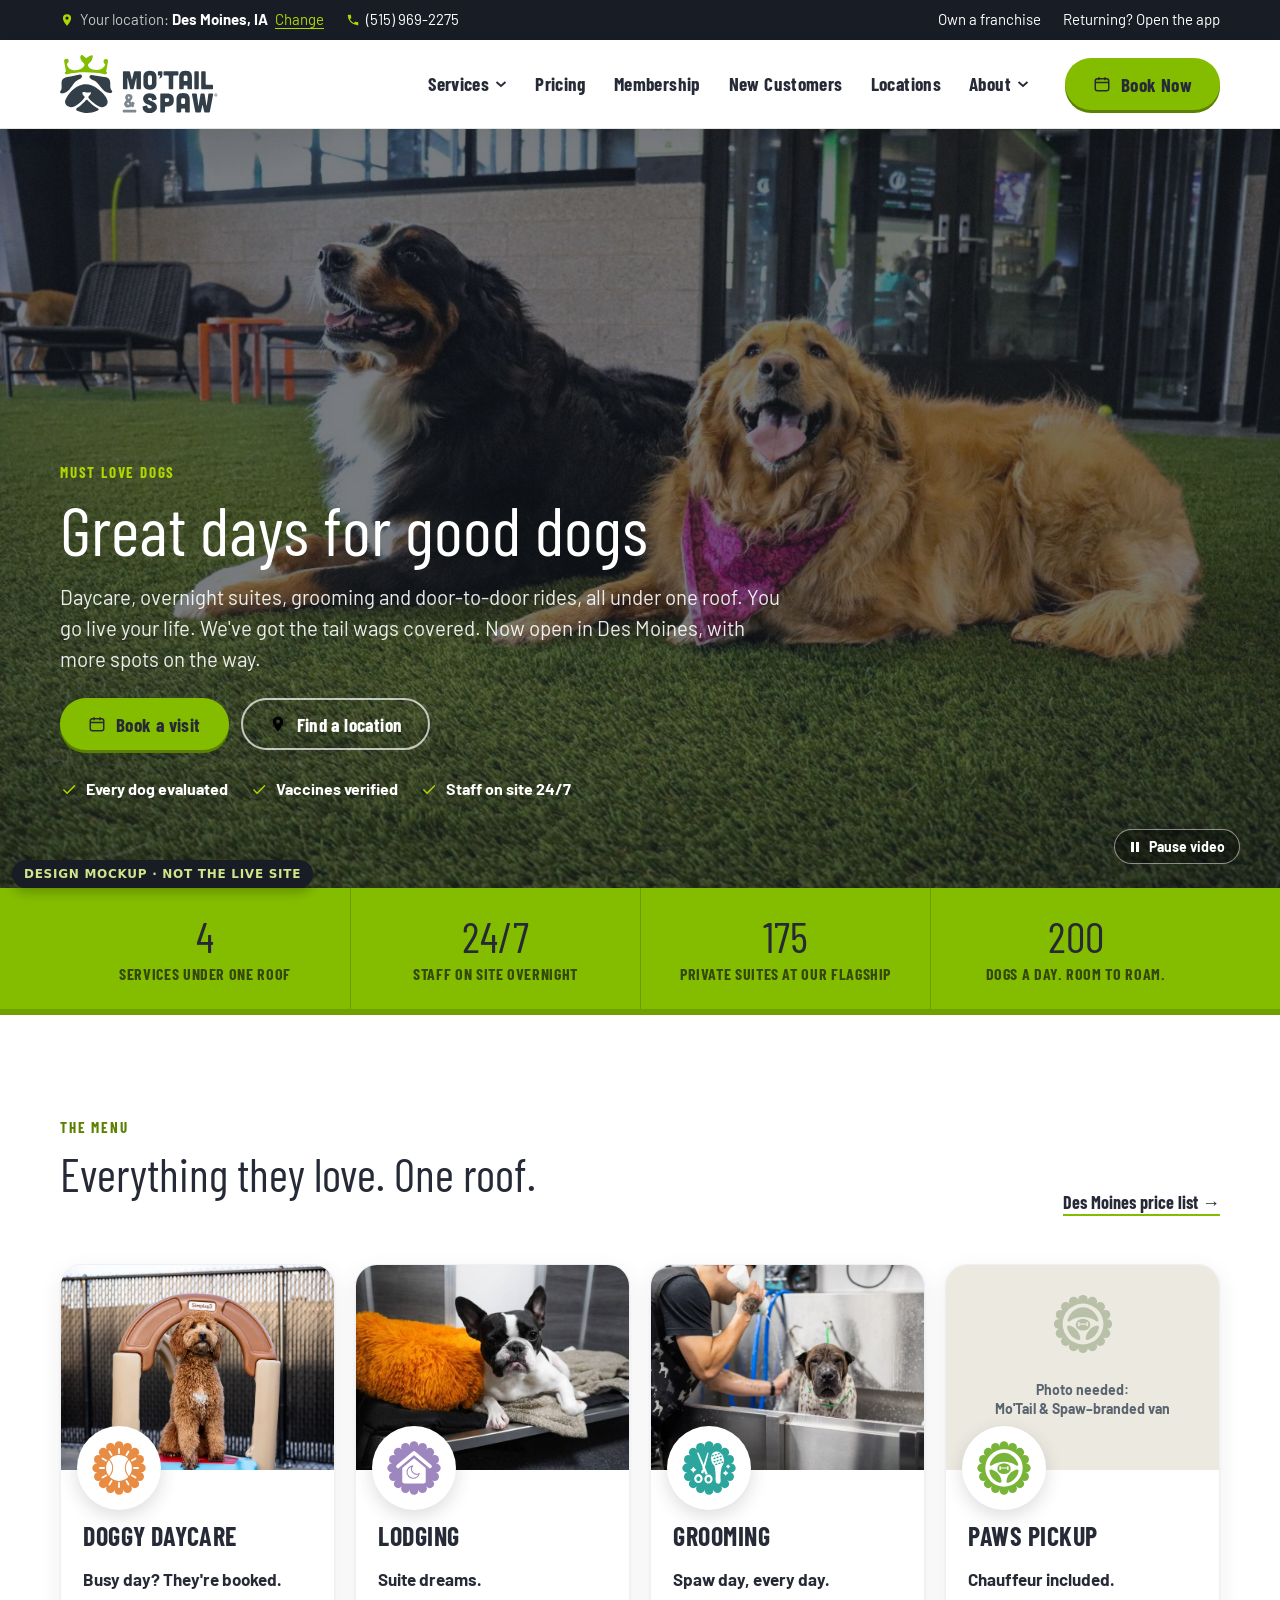
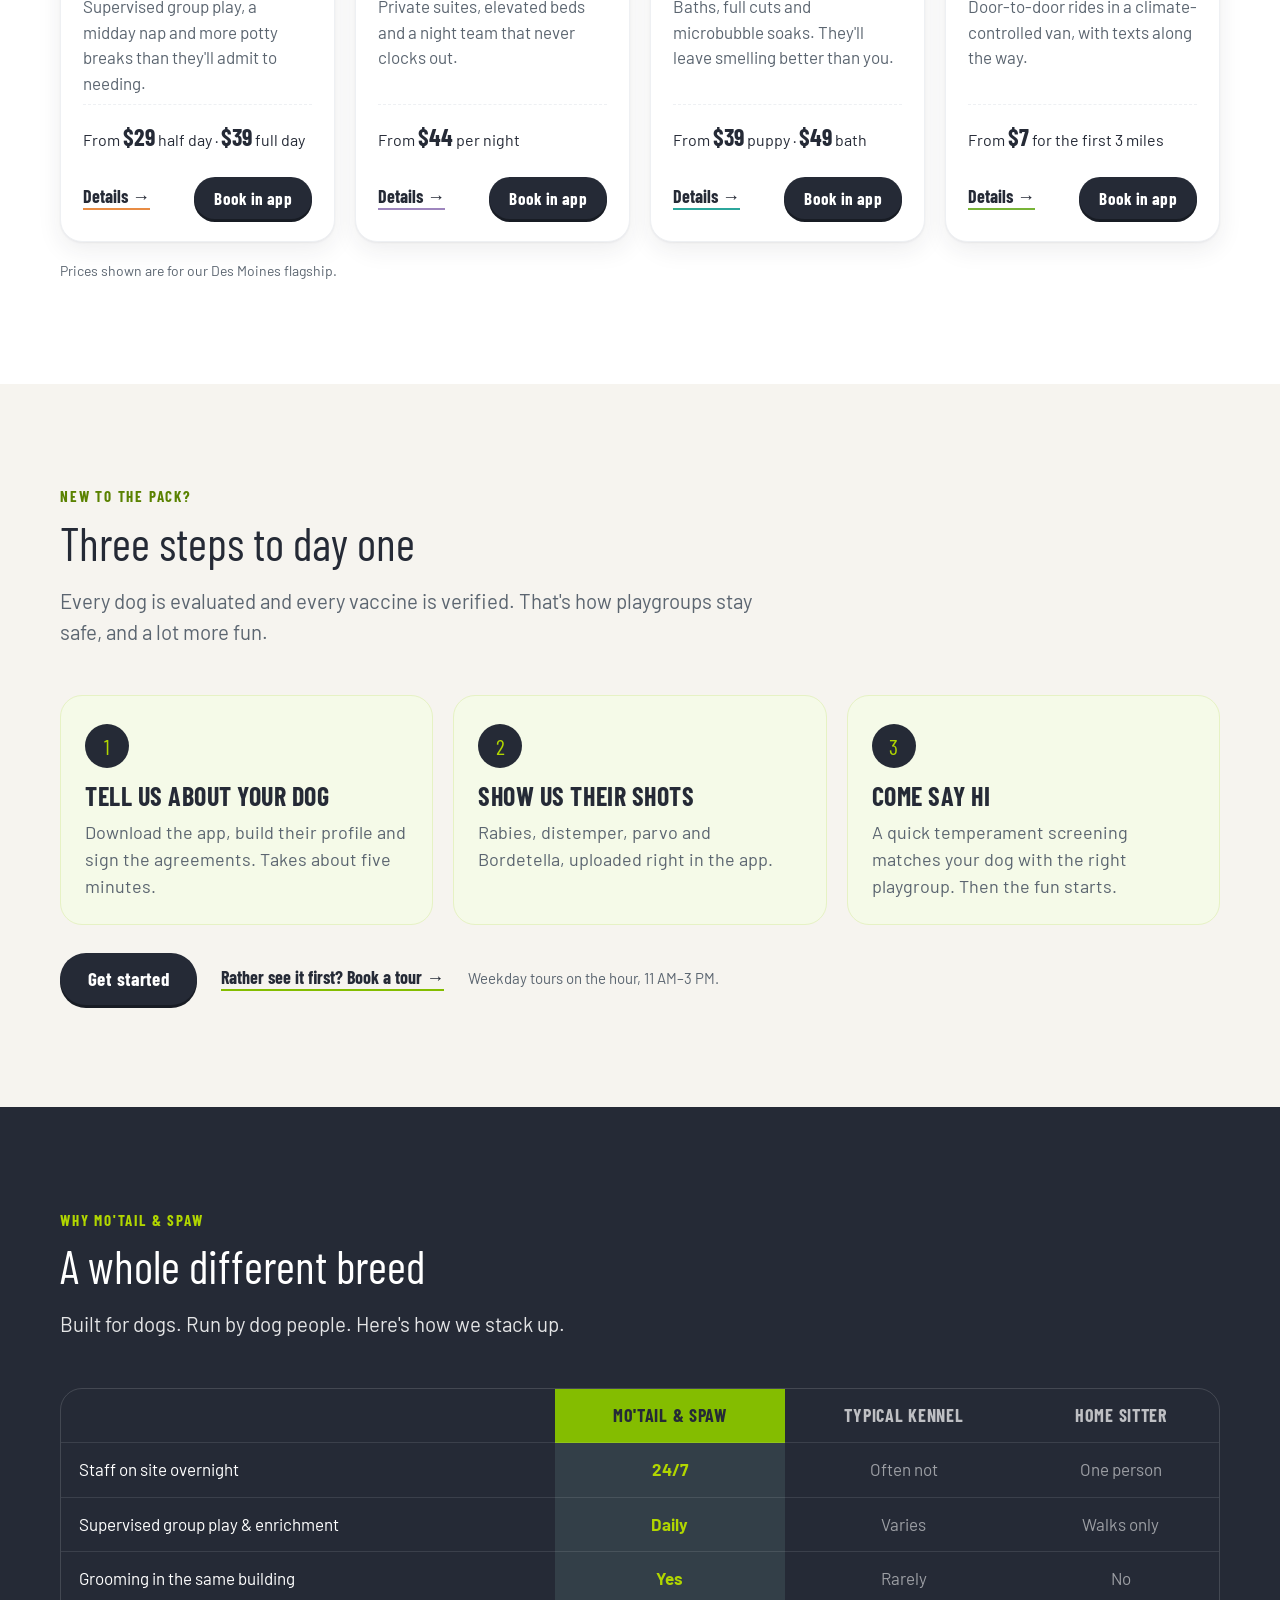
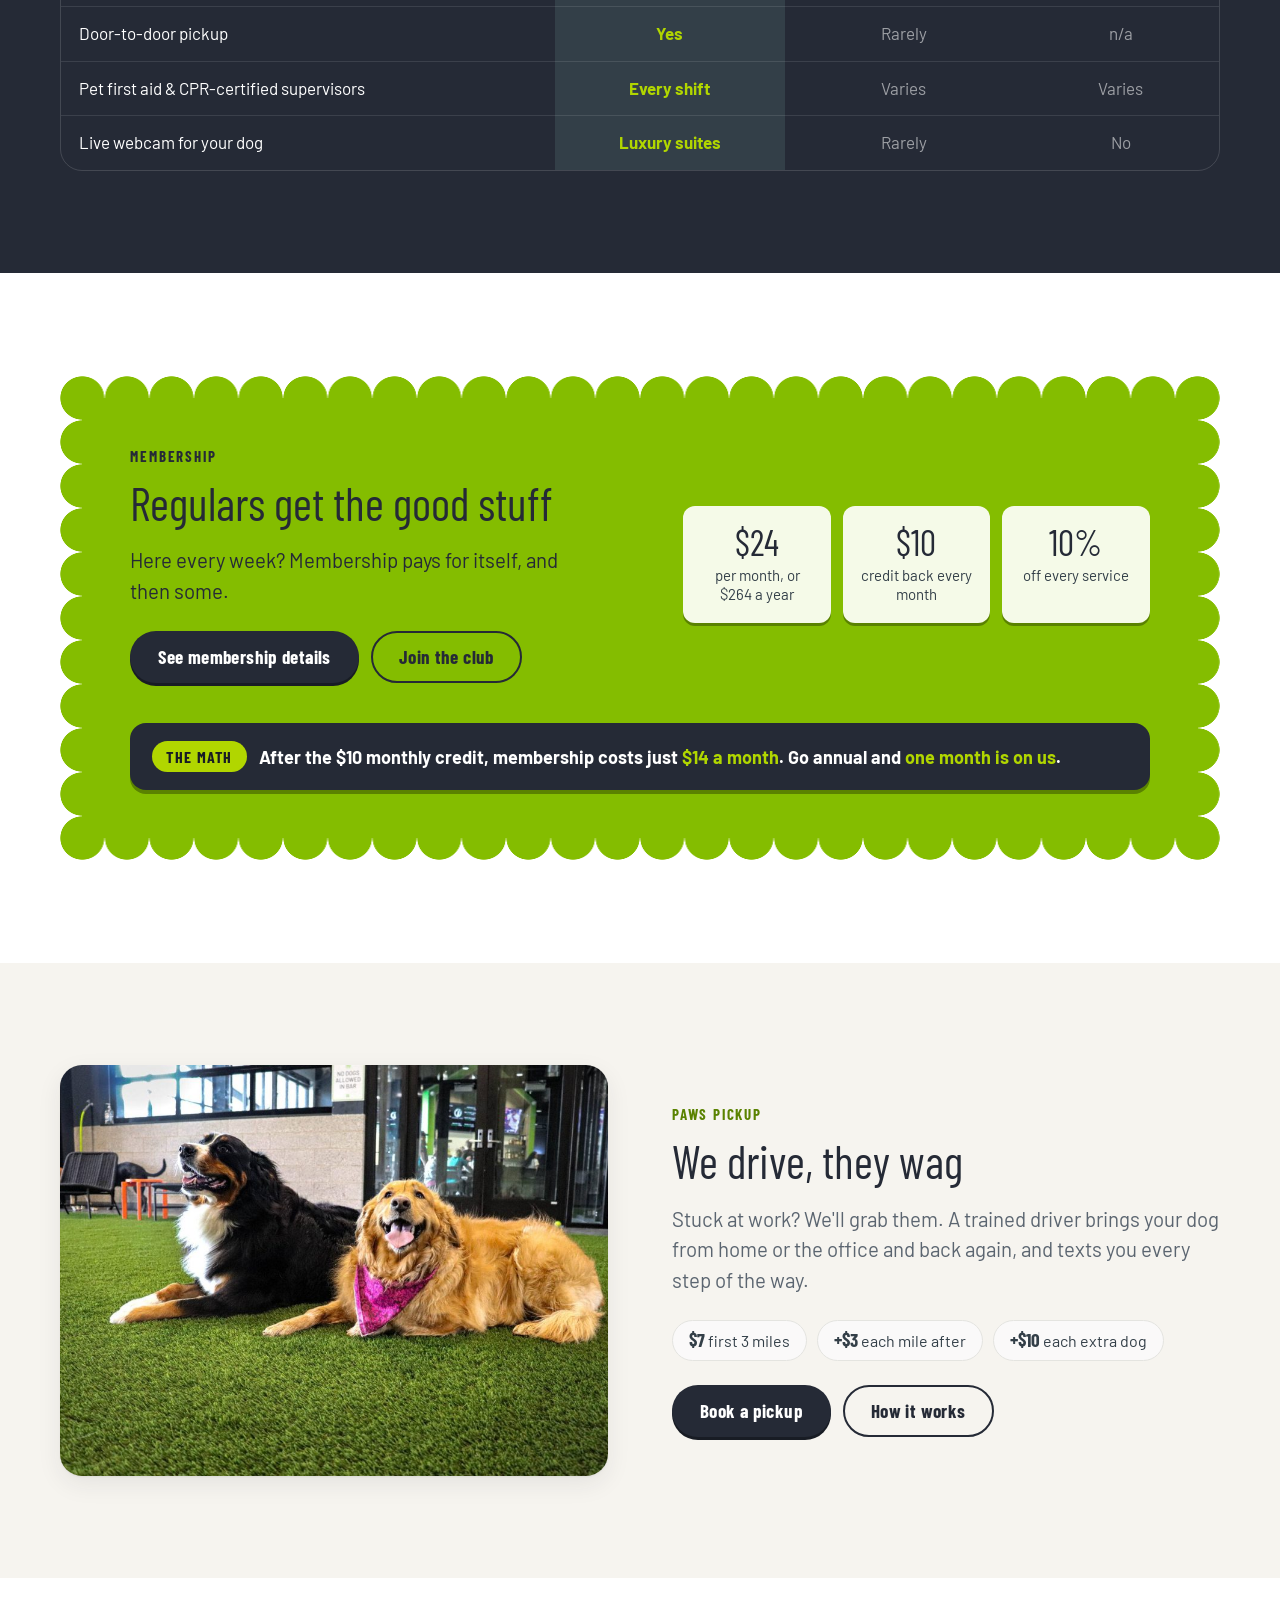
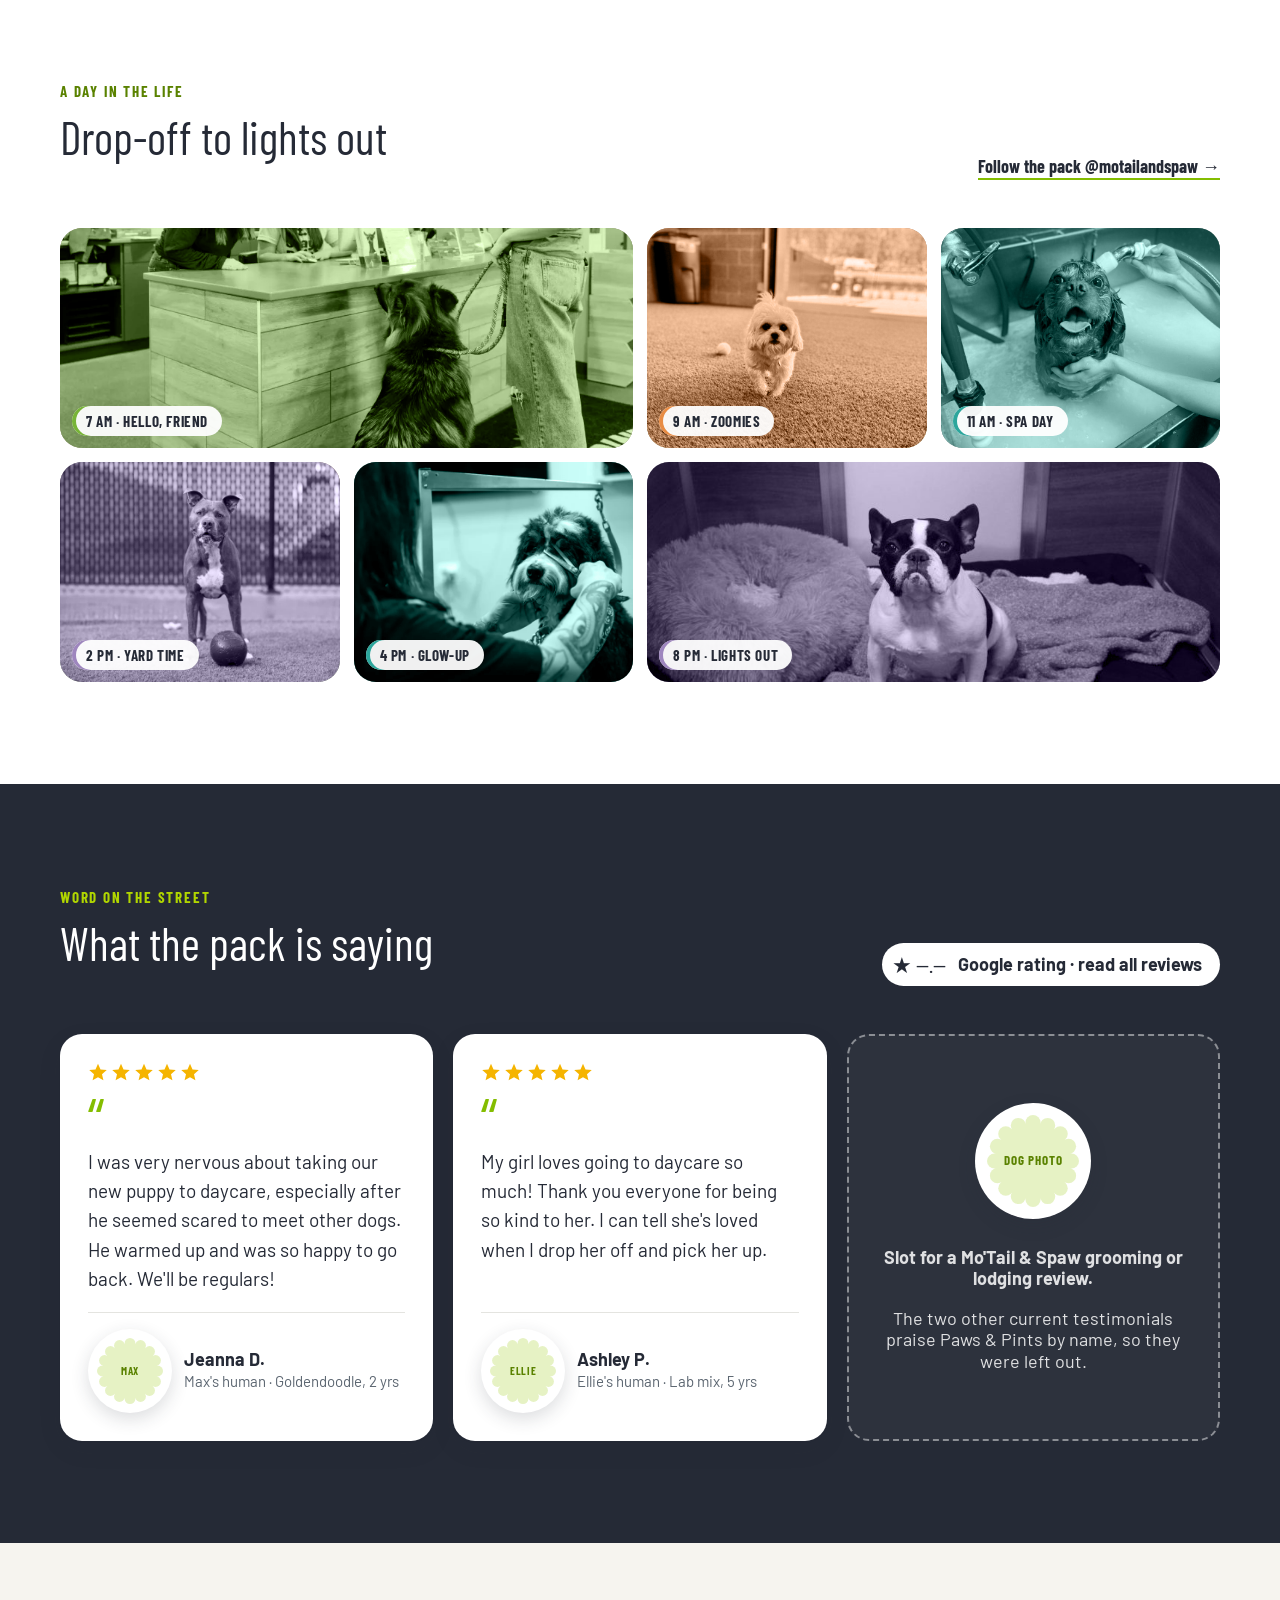
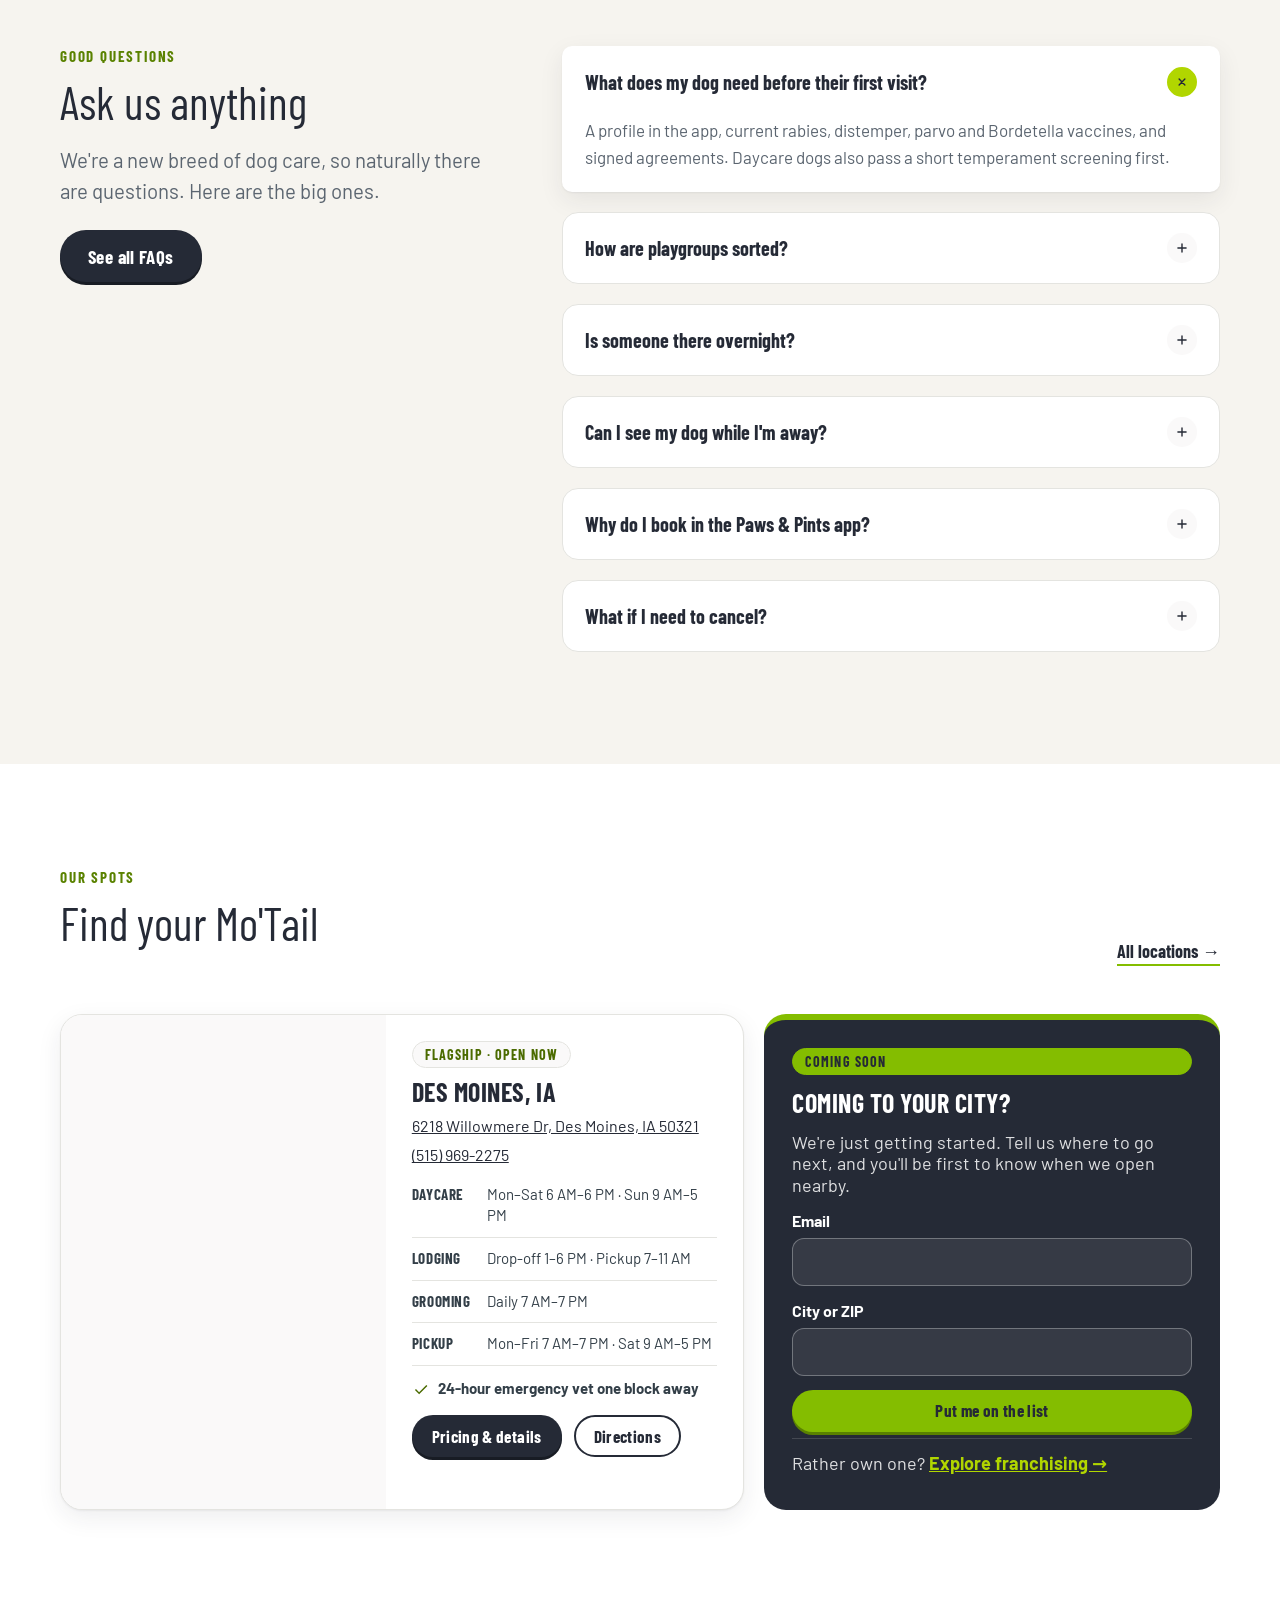
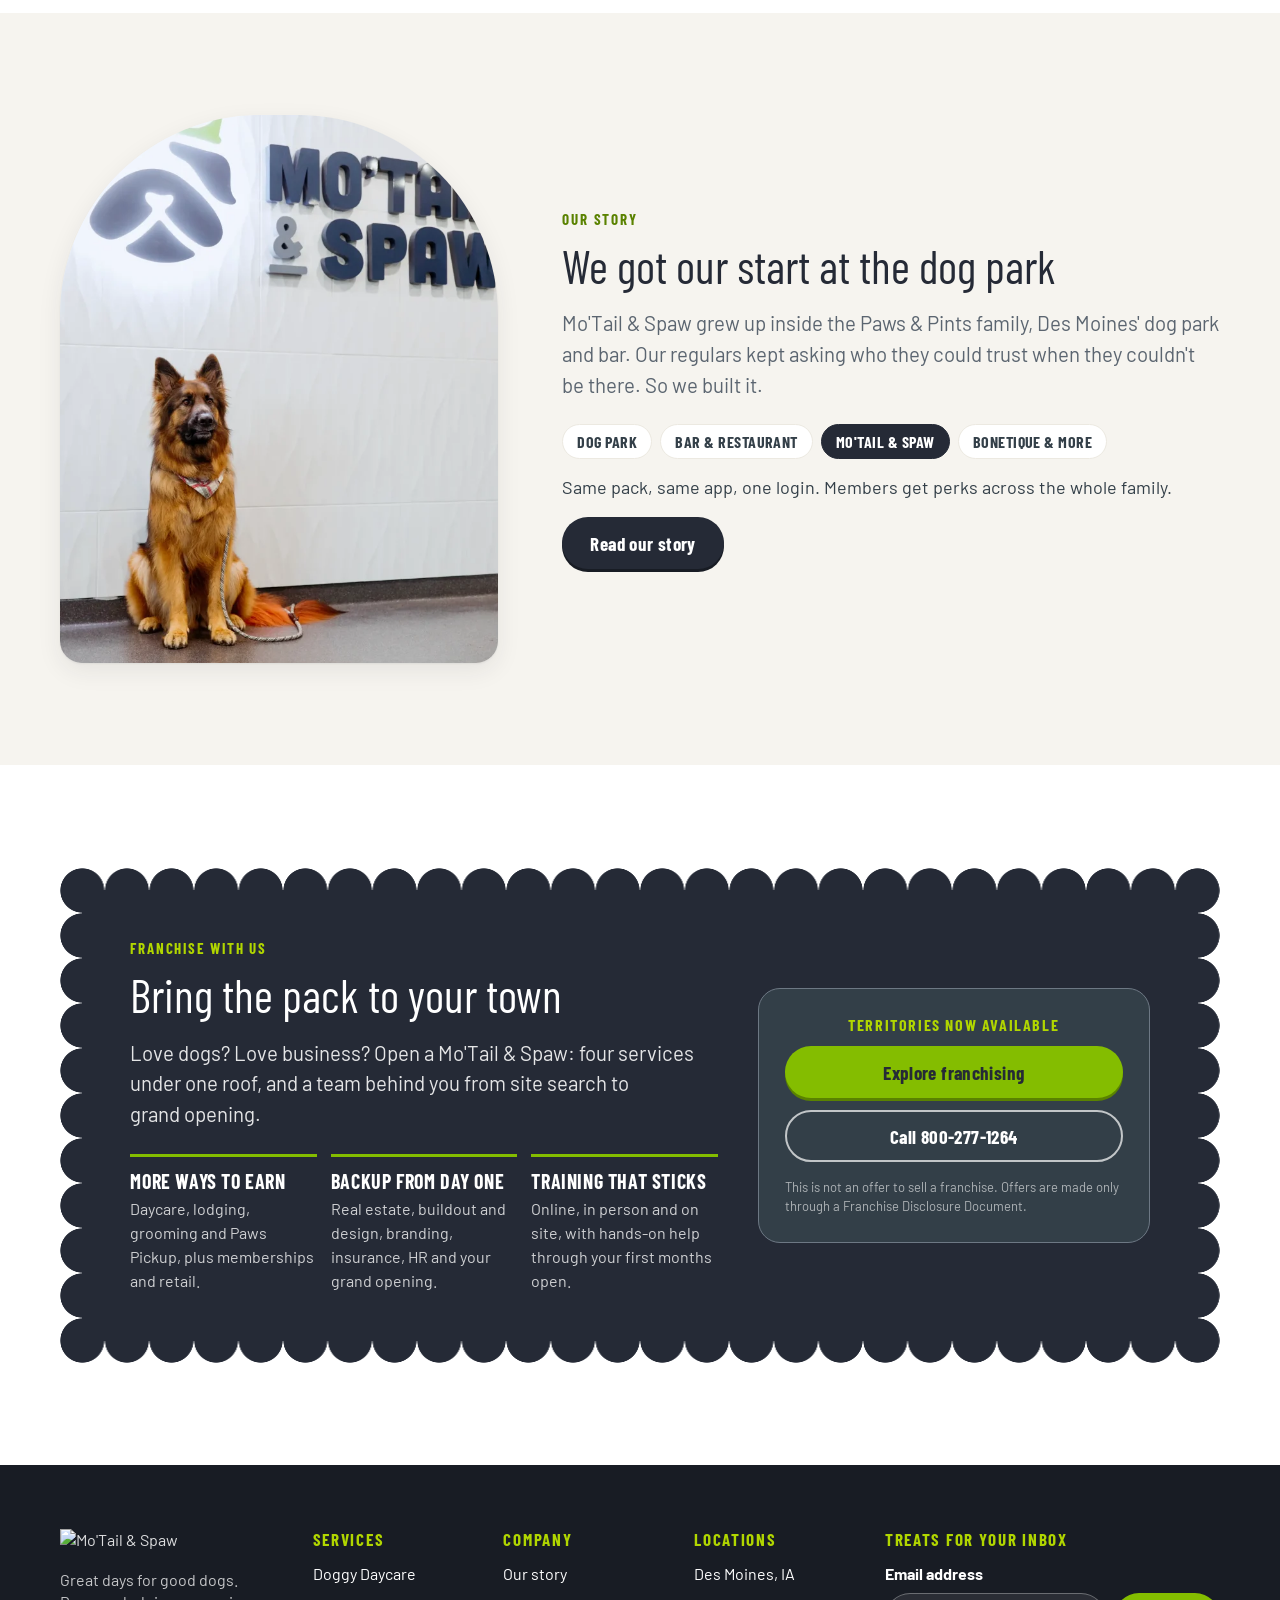
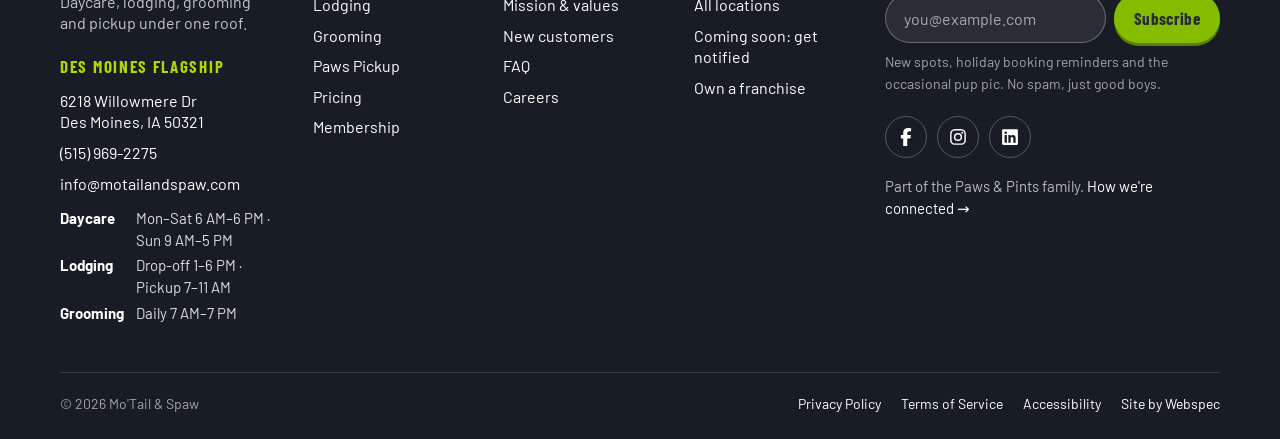
==== index.html @ 23d1eb72 "Add files via upload" ====
<!DOCTYPE html>
<html lang="en-US">
<head>
<meta name="robots" content="noindex, nofollow">
	<meta charset="UTF-8" />


	<meta name="viewport" content="width=device-width, initial-scale=1" />

<link rel="stylesheet" href="https://use.typekit.net/zso1pbc.css">
<title>Mo’Tail &amp; Spaw | Dog Daycare, Grooming &amp; Lodging</title>
<meta name="description" content="Premier dog daycare, grooming, lodging, and pickup services. Safe, fun, and caring experiences designed for happy, healthy pups.">
<meta name="robots" content="index, follow, max-snippet:-1, max-image-preview:large, max-video-preview:-1">
<link rel="canonical" href="index.html">

<meta property="og:url" content="https://motailandspaw.com/">
<meta property="og:site_name" content="MoTail and Spaw">
<meta property="og:locale" content="en_US">
<meta property="og:type" content="website">
<meta property="og:title" content="Mo’Tail &amp; Spaw | Dog Daycare, Grooming &amp; Lodging">
<meta property="og:description" content="Premier dog daycare, grooming, lodging, and pickup services. Safe, fun, and caring experiences designed for happy, healthy pups.">
<meta property="fb:pages" content="">
<meta property="fb:app_id" content="">
<meta name="twitter:card" content="summary">
<meta name="twitter:site" content="">
<meta name="twitter:creator" content="">
<meta name="twitter:title" content="Mo’Tail &amp; Spaw | Dog Daycare, Grooming &amp; Lodging">
<meta name="twitter:description" content="Premier dog daycare, grooming, lodging, and pickup services. Safe, fun, and caring experiences designed for happy, healthy pups.">
<link rel='dns-prefetch' href='https://use.fontawesome.com' />
<style id="wp-img-auto-sizes-contain-inline-css">img:is([sizes=auto i],[sizes^="auto," i]){contain-intrinsic-size:3000px 1500px}
/*# sourceURL=wp-img-auto-sizes-contain-inline-css */
</style>
<style id="wp-block-site-logo-inline-css">.wp-block-site-logo{box-sizing:border-box;line-height:0}.wp-block-site-logo a{display:inline-block;line-height:0}.wp-block-site-logo.is-default-size img{height:auto;width:120px}.wp-block-site-logo img{height:auto;max-width:100%}.wp-block-site-logo a,.wp-block-site-logo img{border-radius:inherit}.wp-block-site-logo.aligncenter{margin-left:auto;margin-right:auto;text-align:center}:root :where(.wp-block-site-logo.is-style-rounded){border-radius:9999px}
/*# sourceURL=https://motailandspaw.com/wp-includes/blocks/site-logo/style.min.css */
</style>
<style id="wp-block-image-inline-css">.wp-block-image>a,.wp-block-image>figure>a{display:inline-block}.wp-block-image img{box-sizing:border-box;height:auto;max-width:100%;vertical-align:bottom}@media not (prefers-reduced-motion){.wp-block-image img.hide{visibility:hidden}.wp-block-image img.show{animation:show-content-image .4s}}.wp-block-image[style*=border-radius] img,.wp-block-image[style*=border-radius]>a{border-radius:inherit}.wp-block-image.has-custom-border img{box-sizing:border-box}.wp-block-image.aligncenter{text-align:center}.wp-block-image.alignfull>a,.wp-block-image.alignwide>a{width:100%}.wp-block-image.alignfull img,.wp-block-image.alignwide img{height:auto;width:100%}.wp-block-image .aligncenter,.wp-block-image .alignleft,.wp-block-image .alignright,.wp-block-image.aligncenter,.wp-block-image.alignleft,.wp-block-image.alignright{display:table}.wp-block-image .aligncenter>figcaption,.wp-block-image .alignleft>figcaption,.wp-block-image .alignright>figcaption,.wp-block-image.aligncenter>figcaption,.wp-block-image.alignleft>figcaption,.wp-block-image.alignright>figcaption{caption-side:bottom;display:table-caption}.wp-block-image .alignleft{float:left;margin:.5em 1em .5em 0}.wp-block-image .alignright{float:right;margin:.5em 0 .5em 1em}.wp-block-image .aligncenter{margin-left:auto;margin-right:auto}.wp-block-image :where(figcaption){margin-bottom:1em;margin-top:.5em}.wp-block-image.is-style-circle-mask img{border-radius:9999px}@supports ((-webkit-mask-image:none) or (mask-image:none)) or (-webkit-mask-image:none){.wp-block-image.is-style-circle-mask img{border-radius:0;-webkit-mask-image:url('data:image/svg+xml;utf8,<svg viewBox="0 0 100 100" xmlns="http://www.w3.org/2000/svg"><circle cx="50" cy="50" r="50"/></svg>');mask-image:url('data:image/svg+xml;utf8,<svg viewBox="0 0 100 100" xmlns="http://www.w3.org/2000/svg"><circle cx="50" cy="50" r="50"/></svg>');mask-mode:alpha;-webkit-mask-position:center;mask-position:center;-webkit-mask-repeat:no-repeat;mask-repeat:no-repeat;-webkit-mask-size:contain;mask-size:contain}}:root :where(.wp-block-image.is-style-rounded img,.wp-block-image .is-style-rounded img){border-radius:9999px}.wp-block-image figure{margin:0}.wp-lightbox-container{display:flex;flex-direction:column;position:relative}.wp-lightbox-container img{cursor:zoom-in}.wp-lightbox-container img:hover+button{opacity:1}.wp-lightbox-container button{align-items:center;backdrop-filter:blur(16px) saturate(180%);background-color:rgba(90,90,90,.25);border:none;border-radius:4px;cursor:zoom-in;display:flex;height:20px;justify-content:center;opacity:0;padding:0;position:absolute;right:16px;text-align:center;top:16px;width:20px;z-index:100}@media not (prefers-reduced-motion){.wp-lightbox-container button{transition:opacity .2s ease}}.wp-lightbox-container button:focus-visible{outline:3px auto rgba(90,90,90,.25);outline:3px auto -webkit-focus-ring-color;outline-offset:3px}.wp-lightbox-container button:hover{cursor:pointer;opacity:1}.wp-lightbox-container button:focus{opacity:1}.wp-lightbox-container button:focus,.wp-lightbox-container button:hover,.wp-lightbox-container button:not(:hover):not(:active):not(.has-background){background-color:rgba(90,90,90,.25);border:none}.wp-lightbox-overlay{box-sizing:border-box;cursor:zoom-out;height:100vh;left:0;overflow:hidden;position:fixed;top:0;visibility:hidden;width:100%;z-index:100000}.wp-lightbox-overlay .wp-lightbox-close-button{align-items:center;cursor:pointer;display:flex;font-family:inherit;gap:8px;justify-content:center;line-height:1;min-height:40px;min-width:40px;padding:0 4px;position:absolute;right:calc(env(safe-area-inset-right) + 16px);top:calc(env(safe-area-inset-top) + 16px);z-index:5000000}.wp-lightbox-overlay .wp-lightbox-close-button:focus,.wp-lightbox-overlay .wp-lightbox-close-button:hover,.wp-lightbox-overlay .wp-lightbox-close-button:not(:hover):not(:active):not(.has-background){background:none;border:none}.wp-lightbox-overlay .wp-lightbox-close-button:has(.wp-lightbox-close-text:not([hidden])) .wp-lightbox-close-icon svg{height:1em;width:1em}.wp-lightbox-overlay .wp-lightbox-close-icon svg{display:block}.wp-lightbox-overlay .wp-lightbox-navigation-button-next,.wp-lightbox-overlay .wp-lightbox-navigation-button-prev{align-items:center;bottom:16px;cursor:pointer;display:flex;font-family:inherit;gap:4px;justify-content:center;line-height:1;min-height:40px;min-width:40px;padding:0 8px;position:absolute;z-index:2000002}.wp-lightbox-overlay .wp-lightbox-navigation-button-next[hidden],.wp-lightbox-overlay .wp-lightbox-navigation-button-prev[hidden]{display:none}@media (min-width:960px){.wp-lightbox-overlay .wp-lightbox-navigation-button-next,.wp-lightbox-overlay .wp-lightbox-navigation-button-prev{bottom:50%;transform:translateY(-50%)}}.wp-lightbox-overlay .wp-lightbox-navigation-button-next:focus,.wp-lightbox-overlay .wp-lightbox-navigation-button-next:hover,.wp-lightbox-overlay .wp-lightbox-navigation-button-next:not(:hover):not(:active):not(.has-background),.wp-lightbox-overlay .wp-lightbox-navigation-button-prev:focus,.wp-lightbox-overlay .wp-lightbox-navigation-button-prev:hover,.wp-lightbox-overlay .wp-lightbox-navigation-button-prev:not(:hover):not(:active):not(.has-background){background:none;border:none;padding:0 8px}.wp-lightbox-overlay .wp-lightbox-navigation-button-next:has(.wp-lightbox-navigation-text:not([hidden])) .wp-lightbox-navigation-icon svg,.wp-lightbox-overlay .wp-lightbox-navigation-button-prev:has(.wp-lightbox-navigation-text:not([hidden])) .wp-lightbox-navigation-icon svg{display:block;height:1.5em;width:1.5em}.wp-lightbox-overlay .wp-lightbox-navigation-button-prev{left:calc(env(safe-area-inset-left) + 16px)}.wp-lightbox-overlay .wp-lightbox-navigation-button-next{right:calc(env(safe-area-inset-right) + 16px)}.wp-lightbox-overlay .wp-lightbox-navigation-icon svg{vertical-align:middle}.wp-lightbox-overlay .lightbox-image-container{height:var(--wp--lightbox-container-height);left:50%;overflow:hidden;position:absolute;top:50%;transform:translate(-50%,-50%);transform-origin:top left;width:var(--wp--lightbox-container-width);z-index:2000001}.wp-lightbox-overlay .wp-block-image{align-items:center;box-sizing:border-box;display:flex;height:100%;justify-content:center;margin:0;position:relative;transform-origin:0 0;width:100%;z-index:3000000}.wp-lightbox-overlay .wp-block-image img{height:var(--wp--lightbox-image-height);min-height:var(--wp--lightbox-image-height);min-width:var(--wp--lightbox-image-width);width:var(--wp--lightbox-image-width)}.wp-lightbox-overlay .wp-block-image figcaption{display:none}.wp-lightbox-overlay button{background:none;border:none}.wp-lightbox-overlay .scrim{background-color:#fff;height:100%;opacity:.9;position:absolute;width:100%;z-index:2000000}.wp-lightbox-overlay.active{visibility:visible}@media not (prefers-reduced-motion){.wp-lightbox-overlay.active{animation:turn-on-visibility .25s both}.wp-lightbox-overlay.active img{animation:turn-on-visibility .35s both}.wp-lightbox-overlay.show-closing-animation:not(.active){animation:turn-off-visibility .35s both}.wp-lightbox-overlay.show-closing-animation:not(.active) img{animation:turn-off-visibility .25s both}.wp-lightbox-overlay.zoom.active{animation:none;opacity:1;visibility:visible}.wp-lightbox-overlay.zoom.active .lightbox-image-container{animation:lightbox-zoom-in .4s}.wp-lightbox-overlay.zoom.active .lightbox-image-container img{animation:none}.wp-lightbox-overlay.zoom.active .scrim{animation:turn-on-visibility .4s forwards}.wp-lightbox-overlay.zoom.show-closing-animation:not(.active){animation:none}.wp-lightbox-overlay.zoom.show-closing-animation:not(.active) .lightbox-image-container{animation:lightbox-zoom-out .4s}.wp-lightbox-overlay.zoom.show-closing-animation:not(.active) .lightbox-image-container img{animation:none}.wp-lightbox-overlay.zoom.show-closing-animation:not(.active) .scrim{animation:turn-off-visibility .4s forwards}}@keyframes show-content-image{0%{visibility:hidden}99%{visibility:hidden}to{visibility:visible}}@keyframes turn-on-visibility{0%{opacity:0}to{opacity:1}}@keyframes turn-off-visibility{0%{opacity:1;visibility:visible}99%{opacity:0;visibility:visible}to{opacity:0;visibility:hidden}}@keyframes lightbox-zoom-in{0%{transform:translate(calc((-100vw + var(--wp--lightbox-scrollbar-width))/2 + var(--wp--lightbox-initial-left-position)),calc(-50vh + var(--wp--lightbox-initial-top-position))) scale(var(--wp--lightbox-scale))}to{transform:translate(-50%,-50%) scale(1)}}@keyframes lightbox-zoom-out{0%{transform:translate(-50%,-50%) scale(1);visibility:visible}99%{visibility:visible}to{transform:translate(calc((-100vw + var(--wp--lightbox-scrollbar-width))/2 + var(--wp--lightbox-initial-left-position)),calc(-50vh + var(--wp--lightbox-initial-top-position))) scale(var(--wp--lightbox-scale));visibility:hidden}}
/*# sourceURL=https://motailandspaw.com/wp-includes/blocks/image/style.min.css */
</style>
<style id="wp-block-group-inline-css">.wp-block-group{box-sizing:border-box}:where(.wp-block-group.wp-block-group-is-layout-constrained){position:relative}
/*# sourceURL=https://motailandspaw.com/wp-includes/blocks/group/style.min.css */
</style>
<style id="wp-block-paragraph-inline-css">.is-small-text{font-size:.875em}.is-regular-text{font-size:1em}.is-large-text{font-size:2.25em}.is-larger-text{font-size:3em}.has-drop-cap:not(:focus):first-letter{float:left;font-size:8.4em;font-style:normal;font-weight:100;line-height:.68;margin:.05em .1em 0 0;text-transform:uppercase}body.rtl .has-drop-cap:not(:focus):first-letter{float:none;margin-left:.1em}p.has-drop-cap.has-background{overflow:hidden}:root :where(p.has-background){padding:1.25em 2.375em}:where(p.has-text-color:not(.has-link-color)) a{color:inherit}p.has-text-align-left[style*="writing-mode:vertical-lr"],p.has-text-align-right[style*="writing-mode:vertical-rl"]{rotate:180deg}
/*# sourceURL=https://motailandspaw.com/wp-includes/blocks/paragraph/style.min.css */
</style>
<style id="wp-block-navigation-link-inline-css">.wp-block-navigation .wp-block-navigation-item__label{overflow-wrap:break-word}.wp-block-navigation .wp-block-navigation-item__description{display:none}.link-ui-tools{outline:1px solid #f0f0f0;padding:8px}.link-ui-block-inserter{padding-top:8px}.link-ui-block-inserter__back{margin-left:8px;text-transform:uppercase}
/*# sourceURL=https://motailandspaw.com/wp-includes/blocks/navigation-link/style.min.css */
</style>
<link rel='stylesheet' id='wp-block-navigation-css' href='style.min-ver=7.1.2.css' media='all' />
<style id="wp-block-heading-inline-css">h1:where(.wp-block-heading).has-background,h2:where(.wp-block-heading).has-background,h3:where(.wp-block-heading).has-background,h4:where(.wp-block-heading).has-background,h5:where(.wp-block-heading).has-background,h6:where(.wp-block-heading).has-background{padding:1.25em 2.375em}h1.has-text-align-left[style*=writing-mode]:where([style*=vertical-lr]),h1.has-text-align-right[style*=writing-mode]:where([style*=vertical-rl]),h2.has-text-align-left[style*=writing-mode]:where([style*=vertical-lr]),h2.has-text-align-right[style*=writing-mode]:where([style*=vertical-rl]),h3.has-text-align-left[style*=writing-mode]:where([style*=vertical-lr]),h3.has-text-align-right[style*=writing-mode]:where([style*=vertical-rl]),h4.has-text-align-left[style*=writing-mode]:where([style*=vertical-lr]),h4.has-text-align-right[style*=writing-mode]:where([style*=vertical-rl]),h5.has-text-align-left[style*=writing-mode]:where([style*=vertical-lr]),h5.has-text-align-right[style*=writing-mode]:where([style*=vertical-rl]),h6.has-text-align-left[style*=writing-mode]:where([style*=vertical-lr]),h6.has-text-align-right[style*=writing-mode]:where([style*=vertical-rl]){rotate:180deg}
/*# sourceURL=https://motailandspaw.com/wp-includes/blocks/heading/style.min.css */
</style>
<style id="wp-block-button-inline-css">.wp-block-button__link{align-content:center;box-sizing:border-box;cursor:pointer;display:inline-block;height:100%;text-align:center;word-break:break-word}.wp-block-button__link.aligncenter{text-align:center}.wp-block-button__link.alignright{text-align:right}:where(.wp-block-button__link){border-radius:9999px;box-shadow:none;padding:calc(.667em + 2px) calc(1.333em + 2px);text-decoration:none}.wp-block-button[style*=text-decoration] .wp-block-button__link{text-decoration:inherit}.wp-block-buttons>.wp-block-button.has-custom-width{max-width:none}.wp-block-buttons>.wp-block-button.has-custom-width .wp-block-button__link{width:100%}.wp-block-buttons>.wp-block-button.has-custom-font-size .wp-block-button__link{font-size:inherit}.wp-block-buttons>.wp-block-button[class*=wp-block-button__width]{width:calc(var(--wp--block-button--width)*1% - var(--wp--style--block-gap, .5em)*(1 - var(--wp--block-button--width)/100))}.wp-block-buttons>.wp-block-button.wp-block-button__width-25{width:calc(25% - var(--wp--style--block-gap, .5em)*.75)}.wp-block-buttons>.wp-block-button.wp-block-button__width-50{width:calc(50% - var(--wp--style--block-gap, .5em)*.5)}.wp-block-buttons>.wp-block-button.wp-block-button__width-75{width:calc(75% - var(--wp--style--block-gap, .5em)*.25)}.wp-block-buttons>.wp-block-button.wp-block-button__width-100{flex-basis:100%;width:100%}.wp-block-buttons.is-vertical>.wp-block-button[class*=wp-block-button__width]{width:calc(var(--wp--block-button--width)*1%)}.wp-block-buttons.is-vertical>.wp-block-button.wp-block-button__width-25{width:25%}.wp-block-buttons.is-vertical>.wp-block-button.wp-block-button__width-50{width:50%}.wp-block-buttons.is-vertical>.wp-block-button.wp-block-button__width-75{width:75%}.wp-block-button.is-style-squared,.wp-block-button__link.wp-block-button.is-style-squared{border-radius:0}.wp-block-button.no-border-radius,.wp-block-button__link.no-border-radius{border-radius:0!important}:root :where(.wp-block-button .wp-block-button__link.is-style-outline),:root :where(.wp-block-button.is-style-outline>.wp-block-button__link){border:2px solid;padding:.667em 1.333em}:root :where(.wp-block-button .wp-block-button__link.is-style-outline:not(.has-text-color)),:root :where(.wp-block-button.is-style-outline>.wp-block-button__link:not(.has-text-color)){color:currentColor}:root :where(.wp-block-button .wp-block-button__link.is-style-outline:not(.has-background)),:root :where(.wp-block-button.is-style-outline>.wp-block-button__link:not(.has-background)){background-color:transparent;background-image:none}
/*# sourceURL=https://motailandspaw.com/wp-includes/blocks/button/style.min.css */
</style>
<style id="wp-block-buttons-inline-css">.wp-block-buttons{box-sizing:border-box}.wp-block-buttons.is-vertical{flex-direction:column}.wp-block-buttons.is-vertical>.wp-block-button:last-child{margin-bottom:0}.wp-block-buttons>.wp-block-button{display:inline-block;margin:0}.wp-block-buttons.is-content-justification-left{justify-content:flex-start}.wp-block-buttons.is-content-justification-left.is-vertical{align-items:flex-start}.wp-block-buttons.is-content-justification-center{justify-content:center}.wp-block-buttons.is-content-justification-center.is-vertical{align-items:center}.wp-block-buttons.is-content-justification-right{justify-content:flex-end}.wp-block-buttons.is-content-justification-right.is-vertical{align-items:flex-end}.wp-block-buttons.is-content-justification-space-between{justify-content:space-between}.wp-block-buttons.aligncenter{text-align:center}.wp-block-buttons:not(.is-content-justification-space-between,.is-content-justification-right,.is-content-justification-left,.is-content-justification-center) .wp-block-button.aligncenter{margin-left:auto;margin-right:auto;width:100%}.wp-block-buttons[style*=text-decoration] .wp-block-button,.wp-block-buttons[style*=text-decoration] .wp-block-button__link{text-decoration:inherit}.wp-block-buttons.has-custom-font-size .wp-block-button__link{font-size:inherit}.wp-block-buttons .wp-block-button__link{width:100%}.wp-block-button.aligncenter{text-align:center}
/*# sourceURL=https://motailandspaw.com/wp-includes/blocks/buttons/style.min.css */
</style>
<link rel='stylesheet' id='wp-block-cover-css' href='style.min-ver=7.1.2-2.css' media='all' />
<style id="wp-block-video-inline-css">.wp-block-video{box-sizing:border-box}.wp-block-video video{height:auto;vertical-align:middle;width:100%}@supports (position:sticky){.wp-block-video [poster]{-o-object-fit:cover;object-fit:cover}}.wp-block-video.aligncenter{text-align:center}.wp-block-video :where(figcaption){margin-bottom:1em;margin-top:.5em}
/*# sourceURL=https://motailandspaw.com/wp-includes/blocks/video/style.min.css */
</style>
<style id="wp-block-columns-inline-css">.wp-block-columns{box-sizing:border-box;display:flex;flex-wrap:wrap!important}@media (min-width:782px){.wp-block-columns{flex-wrap:nowrap!important}}.wp-block-columns{align-items:normal!important}.wp-block-columns.are-vertically-aligned-top{align-items:flex-start}.wp-block-columns.are-vertically-aligned-center{align-items:center}.wp-block-columns.are-vertically-aligned-bottom{align-items:flex-end}@media (max-width:781px){.wp-block-columns:not(.is-not-stacked-on-mobile)>.wp-block-column{flex-basis:100%!important}}@media (min-width:782px){.wp-block-columns:not(.is-not-stacked-on-mobile)>.wp-block-column{flex-basis:0;flex-grow:1}.wp-block-columns:not(.is-not-stacked-on-mobile)>.wp-block-column[style*=flex-basis]{flex-grow:0}}.wp-block-columns.is-not-stacked-on-mobile{flex-wrap:nowrap!important}.wp-block-columns.is-not-stacked-on-mobile>.wp-block-column{flex-basis:0;flex-grow:1}.wp-block-columns.is-not-stacked-on-mobile>.wp-block-column[style*=flex-basis]{flex-grow:0}:where(.wp-block-columns){margin-bottom:1.75em}:where(.wp-block-columns.has-background){padding:1.25em 2.375em}.wp-block-column{flex-grow:1;min-width:0;overflow-wrap:break-word;word-break:break-word}.wp-block-column.is-vertically-aligned-top{align-self:flex-start}.wp-block-column.is-vertically-aligned-center{align-self:center}.wp-block-column.is-vertically-aligned-bottom{align-self:flex-end}.wp-block-column.is-vertically-aligned-stretch{align-self:stretch}.wp-block-column.is-vertically-aligned-bottom,.wp-block-column.is-vertically-aligned-center,.wp-block-column.is-vertically-aligned-top{width:100%}
/*# sourceURL=https://motailandspaw.com/wp-includes/blocks/columns/style.min.css */
</style>
<style id="wp-block-media-text-inline-css">.wp-block-media-text{box-sizing:border-box;direction:ltr;display:grid;grid-template-columns:50% 1fr;grid-template-rows:auto}.wp-block-media-text.has-media-on-the-right{grid-template-columns:1fr 50%}.wp-block-media-text.is-vertically-aligned-top>.wp-block-media-text__content,.wp-block-media-text.is-vertically-aligned-top>.wp-block-media-text__media{align-self:start}.wp-block-media-text.is-vertically-aligned-center>.wp-block-media-text__content,.wp-block-media-text.is-vertically-aligned-center>.wp-block-media-text__media,.wp-block-media-text>.wp-block-media-text__content,.wp-block-media-text>.wp-block-media-text__media{align-self:center}.wp-block-media-text.is-vertically-aligned-bottom>.wp-block-media-text__content,.wp-block-media-text.is-vertically-aligned-bottom>.wp-block-media-text__media{align-self:end}.wp-block-media-text>.wp-block-media-text__media{grid-column:1;grid-row:1;margin:0}.wp-block-media-text>.wp-block-media-text__content{direction:ltr;grid-column:2;grid-row:1;padding:0 8%;word-break:break-word}.wp-block-media-text.has-media-on-the-right>.wp-block-media-text__media{grid-column:2;grid-row:1}.wp-block-media-text.has-media-on-the-right>.wp-block-media-text__content{grid-column:1;grid-row:1}.wp-block-media-text__media a{display:block}.wp-block-media-text__media img,.wp-block-media-text__media video{height:auto;max-width:unset;vertical-align:middle;width:100%}.wp-block-media-text.is-image-fill>.wp-block-media-text__media{background-size:cover;height:100%;min-height:250px}.wp-block-media-text.is-image-fill>.wp-block-media-text__media>a{display:block;height:100%}.wp-block-media-text.is-image-fill>.wp-block-media-text__media img{clip:rect(0,0,0,0);border:0;height:1px;margin:-1px;overflow:hidden;padding:0;position:absolute;width:1px}.wp-block-media-text.is-image-fill-element>.wp-block-media-text__media{height:100%;min-height:250px;position:relative}.wp-block-media-text.is-image-fill-element>.wp-block-media-text__media>a{display:block;height:100%}.wp-block-media-text.is-image-fill-element>.wp-block-media-text__media img{height:100%;-o-object-fit:cover;object-fit:cover;position:absolute;width:100%}@media (max-width:600px){.wp-block-media-text.is-stacked-on-mobile{grid-template-columns:100%!important}.wp-block-media-text.is-stacked-on-mobile>.wp-block-media-text__media{grid-column:1;grid-row:1}.wp-block-media-text.is-stacked-on-mobile>.wp-block-media-text__content{grid-column:1;grid-row:2}}
/*# sourceURL=https://motailandspaw.com/wp-includes/blocks/media-text/style.min.css */
</style>
<style id="wp-block-post-content-inline-css">.wp-block-post-content{display:flow-root}
/*# sourceURL=https://motailandspaw.com/wp-includes/blocks/post-content/style.min.css */
</style>
<link rel='stylesheet' id='gravity_forms_theme_reset-css' href='gravity-forms-theme-reset.min-ver=3.1.2.css' media='all' />
<link rel='stylesheet' id='gravity_forms_theme_foundation-css' href='gravity-forms-theme-foundation.min-ver=3.1.2.css' media='all' />
<link rel='stylesheet' id='gravity_forms_theme_framework-css' href='gravity-forms-theme-framework.min-ver=3.1.2.css' media='all' />
<link rel='stylesheet' id='gravity_forms_orbital_theme-css' href='gravity-forms-orbital-theme.min-ver=3.1.2.css' media='all' />
<style id="wp-emoji-styles-inline-css">img.wp-smiley, img.emoji {
		display: inline !important;
		border: none !important;
		box-shadow: none !important;
		height: 1em !important;
		width: 1em !important;
		margin: 0 0.07em !important;
		vertical-align: -0.1em !important;
		background: none !important;
		padding: 0 !important;
	}
/*# sourceURL=wp-emoji-styles-inline-css */
</style>
<style id="wp-block-library-inline-css">:root{--wp-block-synced-color:#7a00df;--wp-block-synced-color--rgb:122,0,223;--wp-bound-block-color:var(--wp-block-synced-color);--wp-editor-canvas-background:#ddd;--wp-admin-theme-color:#007cba;--wp-admin-theme-color--rgb:0,124,186;--wp-admin-theme-color-darker-10:#006ba1;--wp-admin-theme-color-darker-10--rgb:0,107,160.5;--wp-admin-theme-color-darker-20:#005a87;--wp-admin-theme-color-darker-20--rgb:0,90,135;--wp-admin-border-width-focus:2px}@media (min-resolution:192dpi){:root{--wp-admin-border-width-focus:1.5px}}.wp-element-button{cursor:pointer}:root .has-very-light-gray-background-color{background-color:#eee}:root .has-very-dark-gray-background-color{background-color:#313131}:root .has-very-light-gray-color{color:#eee}:root .has-very-dark-gray-color{color:#313131}:root .has-vivid-green-cyan-to-vivid-cyan-blue-gradient-background{background:linear-gradient(135deg,#00d084,#0693e3)}:root .has-purple-crush-gradient-background{background:linear-gradient(135deg,#34e2e4,#4721fb 50%,#ab1dfe)}:root .has-hazy-dawn-gradient-background{background:linear-gradient(135deg,#faaca8,#dad0ec)}:root .has-subdued-olive-gradient-background{background:linear-gradient(135deg,#fafae1,#67a671)}:root .has-atomic-cream-gradient-background{background:linear-gradient(135deg,#fdd79a,#004a59)}:root .has-nightshade-gradient-background{background:linear-gradient(135deg,#330968,#31cdcf)}:root .has-midnight-gradient-background{background:linear-gradient(135deg,#020381,#2874fc)}:root{--wp--preset--font-size--normal:16px;--wp--preset--font-size--huge:42px}.has-regular-font-size{font-size:1em}.has-larger-font-size{font-size:2.625em}.has-normal-font-size{font-size:var(--wp--preset--font-size--normal)}.has-huge-font-size{font-size:var(--wp--preset--font-size--huge)}:root .has-text-align-center{text-align:center}:root .has-text-align-left{text-align:left}:root .has-text-align-right{text-align:right}.has-fit-text{white-space:nowrap!important}#end-resizable-editor-section{display:none}.aligncenter{clear:both}.items-justified-left{justify-content:flex-start}.items-justified-center{justify-content:center}.items-justified-right{justify-content:flex-end}.items-justified-space-between{justify-content:space-between}.screen-reader-text{word-wrap:normal!important;border:0;clip-path:inset(50%);height:1px;margin:-1px;overflow:hidden;padding:0;position:absolute;width:1px;word-break:normal!important}.screen-reader-text:focus{background-color:#ddd;clip-path:none;color:#444;display:block;font-size:1em;height:auto;left:5px;line-height:normal;padding:15px 23px 14px;text-decoration:none;top:5px;width:auto;z-index:100000}html :where(.has-border-color){border-style:solid}html :where([style^=border-color],[style*=";border-color"],[style*="; border-color"]){border-style:solid}html :where([style^=border-top-color],[style*=";border-top-color"],[style*="; border-top-color"]){border-top-style:solid}html :where([style^=border-right-color],[style*=";border-right-color"],[style*="; border-right-color"]){border-right-style:solid}html :where([style^=border-bottom-color],[style*=";border-bottom-color"],[style*="; border-bottom-color"]){border-bottom-style:solid}html :where([style^=border-left-color],[style*=";border-left-color"],[style*="; border-left-color"]){border-left-style:solid}html :where([style^=border-width],[style*=";border-width"],[style*="; border-width"]){border-style:solid}html :where([style^=border-top-width],[style*=";border-top-width"],[style*="; border-top-width"]){border-top-style:solid}html :where([style^=border-right-width],[style*=";border-right-width"],[style*="; border-right-width"]){border-right-style:solid}html :where([style^=border-bottom-width],[style*=";border-bottom-width"],[style*="; border-bottom-width"]){border-bottom-style:solid}html :where([style^=border-left-width],[style*=";border-left-width"],[style*="; border-left-width"]){border-left-style:solid}html :where(img[class*=wp-image-]){height:auto;max-width:100%}:where(figure){margin:0 0 1em}html :where(.is-position-sticky){--wp-admin--admin-bar--position-offset:var(--wp-admin--admin-bar--height,0px)}@media screen and (max-width:600px){html :where(.is-position-sticky){--wp-admin--admin-bar--position-offset:0px}}
/*# sourceURL=/wp-includes/css/dist/block-library/common.min.css */
</style>
<link rel='stylesheet' id='moraw-plugin-style-css' href='moraw.front-end.min-ver=1.2.0.css' media='all' />
<style id="global-styles-inline-css">:root{--wp--preset--aspect-ratio--square: 1;--wp--preset--aspect-ratio--4-3: 4/3;--wp--preset--aspect-ratio--3-4: 3/4;--wp--preset--aspect-ratio--3-2: 3/2;--wp--preset--aspect-ratio--2-3: 2/3;--wp--preset--aspect-ratio--16-9: 16/9;--wp--preset--aspect-ratio--9-16: 9/16;--wp--preset--color--black: #000000;--wp--preset--color--cyan-bluish-gray: #abb8c3;--wp--preset--color--white: #ffffff;--wp--preset--color--pale-pink: #f78da7;--wp--preset--color--vivid-red: #cf2e2e;--wp--preset--color--luminous-vivid-orange: #ff6900;--wp--preset--color--luminous-vivid-amber: #fcb900;--wp--preset--color--light-green-cyan: #7bdcb5;--wp--preset--color--vivid-green-cyan: #00d084;--wp--preset--color--pale-cyan-blue: #8ed1fc;--wp--preset--color--vivid-cyan-blue: #0693e3;--wp--preset--color--vivid-purple: #9b51e0;--wp--preset--color--base: #ffffff;--wp--preset--color--base-80: #ffffffcc;--wp--preset--color--base-50: #ffffff80;--wp--preset--color--contrast: #333f48;--wp--preset--color--primary: #84BD00;--wp--preset--color--secondary: #252A36;--wp--preset--color--tertiary: #dddddd;--wp--preset--color--transparent: transparent;--wp--preset--color--charcoal-blue: #333f48;--wp--preset--color--carbon: #252A36;--wp--preset--color--lime: #84BD00;--wp--preset--color--cloud: #FAF9F9;--wp--preset--color--mint: #BDE9C9;--wp--preset--color--turquoise: #00B2A9;--wp--preset--color--lilac: #D7B9E4;--wp--preset--color--lavender: #AD96DC;--wp--preset--color--chartreuse: #B1D600;--wp--preset--color--orange: #FF8200;--wp--preset--gradient--vivid-cyan-blue-to-vivid-purple: linear-gradient(135deg,rgb(6,147,227) 0%,rgb(155,81,224) 100%);--wp--preset--gradient--light-green-cyan-to-vivid-green-cyan: linear-gradient(135deg,rgb(122,220,180) 0%,rgb(0,208,130) 100%);--wp--preset--gradient--luminous-vivid-amber-to-luminous-vivid-orange: linear-gradient(135deg,rgb(252,185,0) 0%,rgb(255,105,0) 100%);--wp--preset--gradient--luminous-vivid-orange-to-vivid-red: linear-gradient(135deg,rgb(255,105,0) 0%,rgb(207,46,46) 100%);--wp--preset--gradient--very-light-gray-to-cyan-bluish-gray: linear-gradient(135deg,rgb(238,238,238) 0%,rgb(169,184,195) 100%);--wp--preset--gradient--cool-to-warm-spectrum: linear-gradient(135deg,rgb(74,234,220) 0%,rgb(151,120,209) 20%,rgb(207,42,186) 40%,rgb(238,44,130) 60%,rgb(251,105,98) 80%,rgb(254,248,76) 100%);--wp--preset--gradient--blush-light-purple: linear-gradient(135deg,rgb(255,206,236) 0%,rgb(152,150,240) 100%);--wp--preset--gradient--blush-bordeaux: linear-gradient(135deg,rgb(254,205,165) 0%,rgb(254,45,45) 50%,rgb(107,0,62) 100%);--wp--preset--gradient--luminous-dusk: linear-gradient(135deg,rgb(255,203,112) 0%,rgb(199,81,192) 50%,rgb(65,88,208) 100%);--wp--preset--gradient--pale-ocean: linear-gradient(135deg,rgb(255,245,203) 0%,rgb(182,227,212) 50%,rgb(51,167,181) 100%);--wp--preset--gradient--electric-grass: linear-gradient(135deg,rgb(202,248,128) 0%,rgb(113,206,126) 100%);--wp--preset--gradient--midnight: linear-gradient(135deg,rgb(2,3,129) 0%,rgb(40,116,252) 100%);--wp--preset--gradient--primary-contrast: linear-gradient(0deg, var(--wp--preset--color--primary) 0%, var(--wp--preset--color--contrast) 100%);--wp--preset--font-size--small: .875rem;--wp--preset--font-size--medium: 1rem;--wp--preset--font-size--large: clamp(1rem, 1rem + ((1vw - 0.2rem) * 0.8), 1.5rem);--wp--preset--font-size--x-large: clamp(1.125rem, 1.125rem + ((1vw - 0.2rem) * 1.4), 2rem);--wp--preset--font-size--body-1: 1.125rem;--wp--preset--font-size--xx-large: clamp(1.5rem, 1.5rem + ((1vw - 0.2rem) * 1.6), 2.5rem);--wp--preset--font-size--hero: clamp(1.5rem, 1.5rem + ((1vw - 0.2rem) * 3.2), 3.5rem);--wp--preset--font-family--barlow: Barlow, sans-serif;--wp--preset--font-family--barlow-condensed: 'Barlow Condensed', sans-serif;--wp--preset--font-family--cubano: Cubano, sans-serif;--wp--preset--font-family--primary: Barlow, sans-serif;--wp--preset--font-family--secondary: Barlow, sans-serif;--wp--preset--font-family--tertiary: Cubano, sans-serif;--wp--preset--font-family--monospace: Consolas,Menlo,Monaco,"SF Mono","DejaVu Sans Mono","Roboto Mono","Courier New",Courier,monospace;--wp--preset--spacing--20: 0.5rem;--wp--preset--spacing--30: 0.75rem;--wp--preset--spacing--40: 1rem;--wp--preset--spacing--50: 1.5rem;--wp--preset--spacing--60: 2.25rem;--wp--preset--spacing--70: 3rem;--wp--preset--spacing--80: 4rem;--wp--preset--spacing--10: 0.25rem;--wp--preset--spacing--90: 5rem;--wp--preset--spacing--100: 6.25rem;--wp--preset--spacing--r-60: clamp(1rem, 6vw, 2.25rem);--wp--preset--spacing--r-70: clamp(1rem, 6vw, 3rem);--wp--preset--spacing--r-80: clamp(1rem, 6vw, 4rem);--wp--preset--spacing--r-90: clamp(1rem, 6vw, 5rem);--wp--preset--spacing--r-100: clamp(1rem, 6vw, 6.25rem);--wp--preset--spacing--neg-r-60: clamp(-2.25rem, -6vw, -1rem);--wp--preset--spacing--neg-r-70: clamp(-3rem, -6vw, -1rem);--wp--preset--spacing--neg-r-80: clamp(-4rem, -6vw, -1rem);--wp--preset--spacing--neg-r-90: clamp(-5rem, -6vw, -1rem);--wp--preset--spacing--neg-r-100: clamp(-6.25rem, -6vw, -1rem);--wp--preset--shadow--natural: 6px 6px 9px rgba(0, 0, 0, 0.2);--wp--preset--shadow--deep: 12px 12px 50px rgba(0, 0, 0, 0.4);--wp--preset--shadow--sharp: 6px 6px 0px rgba(0, 0, 0, 0.2);--wp--preset--shadow--outlined: 6px 6px 0px -3px rgb(255, 255, 255), 6px 6px rgb(0, 0, 0);--wp--preset--shadow--crisp: 6px 6px 0px rgb(0, 0, 0);}.wp-block-button{--wp--preset--dimension--25: 25%;--wp--preset--dimension--50: 50%;--wp--preset--dimension--75: 75%;--wp--preset--dimension--100: 100%;}:root { --wp--style--global--content-size: 992px;--wp--style--global--wide-size: 1320px; }:where(body) { margin: 0; }.wp-site-blocks { padding-top: var(--wp--style--root--padding-top); padding-bottom: var(--wp--style--root--padding-bottom); }.has-global-padding { padding-right: var(--wp--style--root--padding-right); padding-left: var(--wp--style--root--padding-left); }.has-global-padding > .alignfull { margin-right: calc(var(--wp--style--root--padding-right) * -1); margin-left: calc(var(--wp--style--root--padding-left) * -1); }.has-global-padding :where(:not(.alignfull.is-layout-flow) > .has-global-padding:not(.wp-block-block, .alignfull)) { padding-right: 0; padding-left: 0; }.has-global-padding :where(:not(.alignfull.is-layout-flow) > .has-global-padding:not(.wp-block-block, .alignfull)) > .alignfull { margin-left: 0; margin-right: 0; }.wp-site-blocks > .alignleft { float: left; margin-right: 2em; }.wp-site-blocks > .alignright { float: right; margin-left: 2em; }.wp-site-blocks > .aligncenter { justify-content: center; margin-left: auto; margin-right: auto; }:where(.is-layout-flex){gap: 0.5em;}:where(.is-layout-grid){gap: 0.5em;}.is-layout-flow > .alignleft{float: left;margin-inline-start: 0;margin-inline-end: 2em;}.is-layout-flow > .alignright{float: right;margin-inline-start: 2em;margin-inline-end: 0;}.is-layout-flow > .aligncenter{margin-left: auto !important;margin-right: auto !important;}.is-layout-constrained > .alignleft{float: left;margin-inline-start: 0;margin-inline-end: 2em;}.is-layout-constrained > .alignright{float: right;margin-inline-start: 2em;margin-inline-end: 0;}.is-layout-constrained > .aligncenter{margin-left: auto !important;margin-right: auto !important;}.is-layout-constrained > :where(:not(.alignleft):not(.alignright):not(.alignfull)){max-width: var(--wp--style--global--content-size);margin-left: auto !important;margin-right: auto !important;}.is-layout-constrained > .alignwide{max-width: var(--wp--style--global--wide-size);}body .is-layout-flex{display: flex;}.is-layout-flex{flex-wrap: wrap;align-items: center;}.is-layout-flex > :is(*, div){margin: 0;}body .is-layout-grid{display: grid;}.is-layout-grid > :is(*, div){margin: 0;}body{background-color: var(--wp--preset--color--base);color: var(--wp--preset--color--contrast);font-family: var(--wp--preset--font-family--base);font-size: var(--wp--preset--font-size--regular);line-height: 1.61;--wp--style--root--padding-top: 0px;--wp--style--root--padding-right: 0px;--wp--style--root--padding-bottom: 0px;--wp--style--root--padding-left: 0px;}:root :where(.wp-element-button, .wp-block-button__link){background-color: #32373c;border-width: 0;color: #fff;font-family: inherit;font-size: inherit;font-style: inherit;font-weight: inherit;letter-spacing: inherit;line-height: inherit;padding-top: calc(0.667em + 2px);padding-right: calc(1.333em + 2px);padding-bottom: calc(0.667em + 2px);padding-left: calc(1.333em + 2px);text-decoration: none;text-transform: inherit;}.has-black-color{color: var(--wp--preset--color--black) !important;}.has-cyan-bluish-gray-color{color: var(--wp--preset--color--cyan-bluish-gray) !important;}.has-white-color{color: var(--wp--preset--color--white) !important;}.has-pale-pink-color{color: var(--wp--preset--color--pale-pink) !important;}.has-vivid-red-color{color: var(--wp--preset--color--vivid-red) !important;}.has-luminous-vivid-orange-color{color: var(--wp--preset--color--luminous-vivid-orange) !important;}.has-luminous-vivid-amber-color{color: var(--wp--preset--color--luminous-vivid-amber) !important;}.has-light-green-cyan-color{color: var(--wp--preset--color--light-green-cyan) !important;}.has-vivid-green-cyan-color{color: var(--wp--preset--color--vivid-green-cyan) !important;}.has-pale-cyan-blue-color{color: var(--wp--preset--color--pale-cyan-blue) !important;}.has-vivid-cyan-blue-color{color: var(--wp--preset--color--vivid-cyan-blue) !important;}.has-vivid-purple-color{color: var(--wp--preset--color--vivid-purple) !important;}.has-base-color{color: var(--wp--preset--color--base) !important;}.has-base-80-color{color: var(--wp--preset--color--base-80) !important;}.has-base-50-color{color: var(--wp--preset--color--base-50) !important;}.has-contrast-color{color: var(--wp--preset--color--contrast) !important;}.has-primary-color{color: var(--wp--preset--color--primary) !important;}.has-secondary-color{color: var(--wp--preset--color--secondary) !important;}.has-tertiary-color{color: var(--wp--preset--color--tertiary) !important;}.has-transparent-color{color: var(--wp--preset--color--transparent) !important;}.has-charcoal-blue-color{color: var(--wp--preset--color--charcoal-blue) !important;}.has-carbon-color{color: var(--wp--preset--color--carbon) !important;}.has-lime-color{color: var(--wp--preset--color--lime) !important;}.has-cloud-color{color: var(--wp--preset--color--cloud) !important;}.has-mint-color{color: var(--wp--preset--color--mint) !important;}.has-turquoise-color{color: var(--wp--preset--color--turquoise) !important;}.has-lilac-color{color: var(--wp--preset--color--lilac) !important;}.has-lavender-color{color: var(--wp--preset--color--lavender) !important;}.has-chartreuse-color{color: var(--wp--preset--color--chartreuse) !important;}.has-orange-color{color: var(--wp--preset--color--orange) !important;}.has-black-background-color{background-color: var(--wp--preset--color--black) !important;}.has-cyan-bluish-gray-background-color{background-color: var(--wp--preset--color--cyan-bluish-gray) !important;}.has-white-background-color{background-color: var(--wp--preset--color--white) !important;}.has-pale-pink-background-color{background-color: var(--wp--preset--color--pale-pink) !important;}.has-vivid-red-background-color{background-color: var(--wp--preset--color--vivid-red) !important;}.has-luminous-vivid-orange-background-color{background-color: var(--wp--preset--color--luminous-vivid-orange) !important;}.has-luminous-vivid-amber-background-color{background-color: var(--wp--preset--color--luminous-vivid-amber) !important;}.has-light-green-cyan-background-color{background-color: var(--wp--preset--color--light-green-cyan) !important;}.has-vivid-green-cyan-background-color{background-color: var(--wp--preset--color--vivid-green-cyan) !important;}.has-pale-cyan-blue-background-color{background-color: var(--wp--preset--color--pale-cyan-blue) !important;}.has-vivid-cyan-blue-background-color{background-color: var(--wp--preset--color--vivid-cyan-blue) !important;}.has-vivid-purple-background-color{background-color: var(--wp--preset--color--vivid-purple) !important;}.has-base-background-color{background-color: var(--wp--preset--color--base) !important;}.has-base-80-background-color{background-color: var(--wp--preset--color--base-80) !important;}.has-base-50-background-color{background-color: var(--wp--preset--color--base-50) !important;}.has-contrast-background-color{background-color: var(--wp--preset--color--contrast) !important;}.has-primary-background-color{background-color: var(--wp--preset--color--primary) !important;}.has-secondary-background-color{background-color: var(--wp--preset--color--secondary) !important;}.has-tertiary-background-color{background-color: var(--wp--preset--color--tertiary) !important;}.has-transparent-background-color{background-color: var(--wp--preset--color--transparent) !important;}.has-charcoal-blue-background-color{background-color: var(--wp--preset--color--charcoal-blue) !important;}.has-carbon-background-color{background-color: var(--wp--preset--color--carbon) !important;}.has-lime-background-color{background-color: var(--wp--preset--color--lime) !important;}.has-cloud-background-color{background-color: var(--wp--preset--color--cloud) !important;}.has-mint-background-color{background-color: var(--wp--preset--color--mint) !important;}.has-turquoise-background-color{background-color: var(--wp--preset--color--turquoise) !important;}.has-lilac-background-color{background-color: var(--wp--preset--color--lilac) !important;}.has-lavender-background-color{background-color: var(--wp--preset--color--lavender) !important;}.has-chartreuse-background-color{background-color: var(--wp--preset--color--chartreuse) !important;}.has-orange-background-color{background-color: var(--wp--preset--color--orange) !important;}.has-black-border-color{border-color: var(--wp--preset--color--black) !important;}.has-cyan-bluish-gray-border-color{border-color: var(--wp--preset--color--cyan-bluish-gray) !important;}.has-white-border-color{border-color: var(--wp--preset--color--white) !important;}.has-pale-pink-border-color{border-color: var(--wp--preset--color--pale-pink) !important;}.has-vivid-red-border-color{border-color: var(--wp--preset--color--vivid-red) !important;}.has-luminous-vivid-orange-border-color{border-color: var(--wp--preset--color--luminous-vivid-orange) !important;}.has-luminous-vivid-amber-border-color{border-color: var(--wp--preset--color--luminous-vivid-amber) !important;}.has-light-green-cyan-border-color{border-color: var(--wp--preset--color--light-green-cyan) !important;}.has-vivid-green-cyan-border-color{border-color: var(--wp--preset--color--vivid-green-cyan) !important;}.has-pale-cyan-blue-border-color{border-color: var(--wp--preset--color--pale-cyan-blue) !important;}.has-vivid-cyan-blue-border-color{border-color: var(--wp--preset--color--vivid-cyan-blue) !important;}.has-vivid-purple-border-color{border-color: var(--wp--preset--color--vivid-purple) !important;}.has-base-border-color{border-color: var(--wp--preset--color--base) !important;}.has-base-80-border-color{border-color: var(--wp--preset--color--base-80) !important;}.has-base-50-border-color{border-color: var(--wp--preset--color--base-50) !important;}.has-contrast-border-color{border-color: var(--wp--preset--color--contrast) !important;}.has-primary-border-color{border-color: var(--wp--preset--color--primary) !important;}.has-secondary-border-color{border-color: var(--wp--preset--color--secondary) !important;}.has-tertiary-border-color{border-color: var(--wp--preset--color--tertiary) !important;}.has-transparent-border-color{border-color: var(--wp--preset--color--transparent) !important;}.has-charcoal-blue-border-color{border-color: var(--wp--preset--color--charcoal-blue) !important;}.has-carbon-border-color{border-color: var(--wp--preset--color--carbon) !important;}.has-lime-border-color{border-color: var(--wp--preset--color--lime) !important;}.has-cloud-border-color{border-color: var(--wp--preset--color--cloud) !important;}.has-mint-border-color{border-color: var(--wp--preset--color--mint) !important;}.has-turquoise-border-color{border-color: var(--wp--preset--color--turquoise) !important;}.has-lilac-border-color{border-color: var(--wp--preset--color--lilac) !important;}.has-lavender-border-color{border-color: var(--wp--preset--color--lavender) !important;}.has-chartreuse-border-color{border-color: var(--wp--preset--color--chartreuse) !important;}.has-orange-border-color{border-color: var(--wp--preset--color--orange) !important;}.has-vivid-cyan-blue-to-vivid-purple-gradient-background{background: var(--wp--preset--gradient--vivid-cyan-blue-to-vivid-purple) !important;}.has-light-green-cyan-to-vivid-green-cyan-gradient-background{background: var(--wp--preset--gradient--light-green-cyan-to-vivid-green-cyan) !important;}.has-luminous-vivid-amber-to-luminous-vivid-orange-gradient-background{background: var(--wp--preset--gradient--luminous-vivid-amber-to-luminous-vivid-orange) !important;}.has-luminous-vivid-orange-to-vivid-red-gradient-background{background: var(--wp--preset--gradient--luminous-vivid-orange-to-vivid-red) !important;}.has-very-light-gray-to-cyan-bluish-gray-gradient-background{background: var(--wp--preset--gradient--very-light-gray-to-cyan-bluish-gray) !important;}.has-cool-to-warm-spectrum-gradient-background{background: var(--wp--preset--gradient--cool-to-warm-spectrum) !important;}.has-blush-light-purple-gradient-background{background: var(--wp--preset--gradient--blush-light-purple) !important;}.has-blush-bordeaux-gradient-background{background: var(--wp--preset--gradient--blush-bordeaux) !important;}.has-luminous-dusk-gradient-background{background: var(--wp--preset--gradient--luminous-dusk) !important;}.has-pale-ocean-gradient-background{background: var(--wp--preset--gradient--pale-ocean) !important;}.has-electric-grass-gradient-background{background: var(--wp--preset--gradient--electric-grass) !important;}.has-midnight-gradient-background{background: var(--wp--preset--gradient--midnight) !important;}.has-primary-contrast-gradient-background{background: var(--wp--preset--gradient--primary-contrast) !important;}.has-small-font-size{font-size: var(--wp--preset--font-size--small) !important;}.has-medium-font-size{font-size: var(--wp--preset--font-size--medium) !important;}.has-large-font-size{font-size: var(--wp--preset--font-size--large) !important;}.has-x-large-font-size{font-size: var(--wp--preset--font-size--x-large) !important;}.has-body-1-font-size{font-size: var(--wp--preset--font-size--body-1) !important;}.has-xx-large-font-size{font-size: var(--wp--preset--font-size--xx-large) !important;}.has-hero-font-size{font-size: var(--wp--preset--font-size--hero) !important;}.has-barlow-font-family{font-family: var(--wp--preset--font-family--barlow) !important;}.has-barlow-condensed-font-family{font-family: var(--wp--preset--font-family--barlow-condensed) !important;}.has-cubano-font-family{font-family: var(--wp--preset--font-family--cubano) !important;}.has-primary-font-family{font-family: var(--wp--preset--font-family--primary) !important;}.has-secondary-font-family{font-family: var(--wp--preset--font-family--secondary) !important;}.has-tertiary-font-family{font-family: var(--wp--preset--font-family--tertiary) !important;}.has-monospace-font-family{font-family: var(--wp--preset--font-family--monospace) !important;}
:where(.wp-block-columns.is-layout-flex){gap: 2em;}:where(.wp-block-columns.is-layout-grid){gap: 2em;}
:root{--wp--preset--duotone--lime-and-white:url(#wp-duotone-lime-and-white);}
/*# sourceURL=global-styles-inline-css */
</style>
<style id="core-block-supports-inline-css">.wp-container-core-group-is-layout-8f186e88{flex-wrap:nowrap;justify-content:flex-end;}.wp-container-core-group-is-layout-e616b6fd{flex-wrap:nowrap;justify-content:flex-end;align-items:center;}.wp-container-content-759e20a8{flex-basis:100px;}.wp-container-core-group-is-layout-8f761849{flex-wrap:nowrap;}.wp-container-core-navigation-is-layout-89b4c9e9{justify-content:flex-end;}.wp-container-core-group-is-layout-2b4002ad{flex-direction:column;align-items:flex-end;}.wp-container-core-group-is-layout-725db651{flex-wrap:nowrap;justify-content:space-between;align-items:flex-end;}.wp-elements-1 a:where(:not(.wp-element-button)){color:var(--wp--preset--color--contrast);}.wp-container-core-group-is-layout-3fe3ecfb{flex-direction:column;align-items:flex-start;justify-content:center;}.wp-container-core-buttons-is-layout-89b4c9e9{justify-content:flex-end;}.wp-container-core-group-is-layout-3350038e{flex-direction:column;align-items:center;justify-content:center;}.wp-container-core-cover-is-layout-03061418 > .alignfull{margin-right:calc(0px * -1);margin-left:calc(0px * -1);}.wp-container-core-group-is-layout-efdcd2e1 > .alignfull{margin-right:calc(0px * -1);margin-left:calc(0px * -1);}.wp-container-core-group-is-layout-b590d2c1{flex-direction:column;align-items:flex-start;}.wp-container-core-columns-is-layout-8f761849{flex-wrap:nowrap;}.wp-container-core-group-is-layout-9d3e8bdf{flex-wrap:nowrap;}.wp-container-core-group-is-layout-1374db3b > .alignfull{margin-right:calc(var(--wp--preset--spacing--r-60) * -1);margin-left:calc(var(--wp--preset--spacing--r-60) * -1);}.wp-container-core-buttons-is-layout-fe48e5de{justify-content:center;}.wp-container-core-group-is-layout-7374356c > :where(:not(.alignleft):not(.alignright):not(.alignfull)){max-width:80%;margin-left:auto !important;margin-right:auto !important;}.wp-container-core-group-is-layout-7374356c > .alignwide{max-width:80%;}.wp-container-core-group-is-layout-7374356c .alignfull{max-width:none;}.wp-container-core-group-is-layout-c703152f{flex-direction:column;align-items:stretch;justify-content:space-between;}.wp-container-core-group-is-layout-0a662810{grid-template-columns:repeat(auto-fill, minmax(min(30rem, 100%), 1fr));container-type:inline-size;}.wp-elements-2 a:where(:not(.wp-element-button)){color:var(--wp--preset--color--contrast);}.wp-elements-3 a:where(:not(.wp-element-button)){color:var(--wp--preset--color--contrast);}.wp-elements-4 a:where(:not(.wp-element-button)){color:var(--wp--preset--color--contrast);}.wp-container-core-group-is-layout-a3408592 > .alignfull{margin-right:calc(var(--wp--preset--spacing--r-90) * -1);margin-left:calc(var(--wp--preset--spacing--r-90) * -1);}.wp-elements-5 a:where(:not(.wp-element-button)){color:var(--wp--preset--color--contrast);}.wp-elements-6 a:where(:not(.wp-element-button)){color:var(--wp--preset--color--contrast);}.wp-elements-7 a:where(:not(.wp-element-button)){color:var(--wp--preset--color--contrast);}.wp-elements-8 a:where(:not(.wp-element-button)){color:var(--wp--preset--color--contrast);}.wp-elements-9 a:where(:not(.wp-element-button)){color:var(--wp--preset--color--contrast);}.wp-elements-10 a:where(:not(.wp-element-button)){color:var(--wp--preset--color--contrast);}.wp-elements-11 a:where(:not(.wp-element-button)){color:var(--wp--preset--color--contrast);}.wp-elements-12 a:where(:not(.wp-element-button)){color:var(--wp--preset--color--contrast);}.wp-elements-13 a:where(:not(.wp-element-button)){color:var(--wp--preset--color--contrast);}.wp-elements-14 a:where(:not(.wp-element-button)){color:var(--wp--preset--color--contrast);}.wp-elements-15 a:where(:not(.wp-element-button)){color:var(--wp--preset--color--contrast);}.wp-elements-16 a:where(:not(.wp-element-button)){color:var(--wp--preset--color--contrast);}.wp-elements-17 a:where(:not(.wp-element-button)){color:var(--wp--preset--color--contrast);}.wp-elements-18 a:where(:not(.wp-element-button)){color:var(--wp--preset--color--contrast);}.wp-container-core-columns-is-layout-3dca9b5c{flex-wrap:nowrap;}.wp-container-core-group-is-layout-180fc936 > .alignfull{margin-right:calc(0px * -1);margin-left:calc(0px * -1);}.wp-elements-19 a:where(:not(.wp-element-button)){color:var(--wp--preset--color--base);}.wp-elements-20 a:where(:not(.wp-element-button)){color:var(--wp--preset--color--base);}.wp-container-core-navigation-is-layout-ed7c805a{flex-wrap:nowrap;flex-direction:column;align-items:flex-start;}.wp-elements-21 a:where(:not(.wp-element-button)){color:var(--wp--preset--color--base);}.wp-container-core-group-is-layout-33ccc8b1{flex-direction:column;align-items:stretch;}.wp-duotone-lime-and-white.wp-block-image img, .wp-duotone-lime-and-white.wp-block-image .components-placeholder{filter:var(--wp--preset--duotone--lime-and-white);}
/*# sourceURL=core-block-supports-inline-css */
</style>
<style id="wp-block-template-skip-link-inline-css">/*! This file is auto-generated */
.skip-link.screen-reader-text{border:0;clip-path:inset(50%);height:1px;margin:-1px;overflow:hidden;padding:0;position:absolute!important;width:1px;word-wrap:normal!important;word-break:normal!important}.skip-link.screen-reader-text:focus{background-color:#eee;clip-path:none;color:#444;display:block;font-size:1em;height:auto;left:5px;line-height:normal;padding:15px 23px 14px;text-decoration:none;top:5px;width:auto;z-index:100000}
/*# sourceURL=/wp-includes/css/wp-block-template-skip-link.min.css */
</style>
<link rel='stylesheet' id='font-awesome-5-css' href='https://use.fontawesome.com/releases/v5.15.4/css/all.css?ver=5.15.4' media='all' />
<link rel='stylesheet' id='moraw-theme-frontend-css-css' href='style-ver=1.1.0.css' media='all' />






<meta name="generator" content="WordPress 7.1.2" />
<link rel="icon" href="logo-mark-150x150.png" />
<link rel="icon" href="logo-mark-300x300.png" />
<link rel="apple-touch-icon" href="logo-mark-300x300.png" />
<meta name="msapplication-TileImage" content="wp-content/uploads/2026/01/logo-mark-300x300.png" />



<!-- Google Tag Manager -->

<!-- End Google Tag Manager --><link rel="stylesheet" href="redesign.css">
<meta property="og:image" content="https://motailandspaw.com/wp-content/uploads/2026/03/Edit-1-13-scaled-1-1536x1024.jpg">

</head>

<body class="home wp-singular page-template-default page page-id-281 wp-custom-logo wp-embed-responsive wp-theme-moraw-theme">

<!-- Google Tag Manager (noscript) -->

<!-- End Google Tag Manager (noscript) -->
<a class="skip-link screen-reader-text" id="wp-skip-link" href="#site-content">Skip to content</a><div class="wp-site-blocks">

<div class="rd-util" role="region" aria-label="Location and quick links">
  <div class="rd-wrap">
    <div class="rd-util__left">
      <a class="rd-loc" href="#" data-mock-off title="Not part of this homepage mockup"><svg viewBox="0 0 24 24" aria-hidden="true"><path d="M12 2a7 7 0 0 0-7 7c0 5.3 7 13 7 13s7-7.7 7-13a7 7 0 0 0-7-7zm0 9.5A2.5 2.5 0 1 1 12 6a2.5 2.5 0 0 1 0 5.5z"/></svg><span class="rd-util__hide-sm">Your location:</span> <b>Des Moines, IA</b> <u>Change</u></a>
      <a href="tel:+15159692275" class="rd-util__hide-sm"><svg viewBox="0 0 24 24" aria-hidden="true"><path d="M6.6 10.8a15.1 15.1 0 0 0 6.6 6.6l2.2-2.2c.3-.3.7-.4 1-.2 1.1.4 2.3.6 3.6.6.6 0 1 .4 1 1V20c0 .6-.4 1-1 1A17 17 0 0 1 3 4c0-.6.4-1 1-1h3.5c.6 0 1 .4 1 1 0 1.3.2 2.5.6 3.6.1.3 0 .7-.2 1z"/></svg>(515) 969-2275</a>
    </div>
    <div class="rd-util__right">
      <a href="#" data-mock-off title="Not part of this homepage mockup">Own a franchise</a>
      <a href="https://pawsandpints.app.link/app" data-book="login" data-book-label="your account">Returning? Open the app</a>
    </div>
  </div>
</div>
<header class="rd-header">
  <div class="rd-wrap">
    <a class="rd-logo" href="index.html" aria-current="page"><img src="Logo.svg" alt="Mo'Tail &amp; Spaw home"></a>
    <nav class="rd-nav" id="rd-nav" aria-label="Main">
      <button class="rd-burger rd-nav__close" type="button" aria-label="Close menu"><svg viewBox="0 0 24 24" aria-hidden="true"><path d="M6 6l12 12M18 6 6 18" stroke="currentColor" stroke-width="2"/></svg></button>
      <ul>
        <li class="rd-nav__item">
          <button class="rd-nav__parent" type="button" aria-expanded="false" aria-controls="rd-svc">Services <svg viewBox="0 0 12 12" aria-hidden="true"><path d="M1.5 4 6 8l4.5-4" fill="none" stroke="currentColor" stroke-width="1.8"/></svg></button>
          <ul class="rd-nav__menu" id="rd-svc"><li><a href="#" data-mock-off title="Not part of this homepage mockup">Doggy Daycare<small>Full & half days</small></a></li><li><a href="#" data-mock-off title="Not part of this homepage mockup">Lodging<small>Private suites, staffed 24/7</small></a></li><li><a href="#" data-mock-off title="Not part of this homepage mockup">Grooming<small>Baths, full grooms, microbubble</small></a></li><li><a href="#" data-mock-off title="Not part of this homepage mockup">Paws Pickup<small>Door-to-door rides</small></a></li></ul>
        </li>
        <li><a href="#" data-mock-off title="Not part of this homepage mockup">Pricing</a></li>
        <li><a href="#" data-mock-off title="Not part of this homepage mockup">Membership</a></li>
        <li><a href="#" data-mock-off title="Not part of this homepage mockup">New Customers</a></li>
        <li><a href="#" data-mock-off title="Not part of this homepage mockup">Locations</a></li>
        <li class="rd-nav__item">
          <button class="rd-nav__parent" type="button" aria-expanded="false" aria-controls="rd-about">About <svg viewBox="0 0 12 12" aria-hidden="true"><path d="M1.5 4 6 8l4.5-4" fill="none" stroke="currentColor" stroke-width="1.8"/></svg></button>
          <ul class="rd-nav__menu" id="rd-about"><li><a href="#" data-mock-off title="Not part of this homepage mockup">Our Story<small>Where we came from, and Paws & Pints</small></a></li><li><a href="#" data-mock-off title="Not part of this homepage mockup">Mission & Values<small>What we believe about dog care</small></a></li><li><a href="#" data-mock-off title="Not part of this homepage mockup">FAQ<small>Answers before you book</small></a></li></ul>
        </li>
      </ul>
    </nav>
    <a class="rd-btn rd-btn--primary rd-header__cta" href="https://pawsandpints.app.link/app" data-book="header" data-book-label="a visit"><svg viewBox="0 0 24 24" fill="none" stroke="currentColor" stroke-width="2" aria-hidden="true"><rect x="3" y="5" width="18" height="16" rx="3"/><path d="M3 10h18M8 3v4M16 3v4"/></svg>Book Now</a>
    <button class="rd-burger" type="button" aria-label="Open menu" aria-expanded="false" aria-controls="rd-nav"><svg viewBox="0 0 24 24" aria-hidden="true"><path d="M4 7h16M4 12h16M4 17h16" stroke="currentColor" stroke-width="2"/></svg></button>
  </div>
</header>
<div class="rd-scrim"></div>




<main id="site-content">

  <!-- HERO: brand-level, not city-level, so it works for every future location -->
  <section class="rd-hero rd-on-dark" aria-labelledby="rd-hero-h1">
    <div class="rd-hero__media">
      <video autoplay muted loop playsinline preload="metadata" poster="Edit-1-13-scaled-1-1536x1024.jpg" aria-hidden="true">
        <source src="MoTail_Edited.mp4" type="video/mp4">
      </video>
    </div>
    <div class="rd-wrap rd-hero__body">
      <div class="rd-hero__inner">
        <p class="rd-eyebrow">Must love dogs</p>
        <h1 class="rd-h1" id="rd-hero-h1">Great days for good dogs</h1>
        <p class="rd-lead">Daycare, overnight suites, grooming and door-to-door rides, all under one roof. You go live your life. We've got the tail wags covered. Now open in Des Moines, with more spots on the way.</p>
        <div class="rd-btns">
          <a class="rd-btn rd-btn--primary" href="https://pawsandpints.app.link/app" data-book="hero" data-book-label="a visit"><svg viewBox="0 0 24 24" fill="none" stroke="currentColor" stroke-width="2" aria-hidden="true"><rect x="3" y="5" width="18" height="16" rx="3"/><path d="M3 10h18M8 3v4M16 3v4"/></svg>Book a visit</a>
          <a class="rd-btn rd-btn--ghost" href="#" data-mock-off title="Not part of this homepage mockup"><svg viewBox="0 0 24 24" aria-hidden="true"><path d="M12 2a7 7 0 0 0-7 7c0 5.3 7 13 7 13s7-7.7 7-13a7 7 0 0 0-7-7zm0 9.5A2.5 2.5 0 1 1 12 6a2.5 2.5 0 0 1 0 5.5z"/></svg>Find a location</a>
        </div>
        <ul class="rd-hero__proof">
          <li><svg viewBox="0 0 24 24" aria-hidden="true"><path d="M9.5 16.2 5.3 12l-1.4 1.4 5.6 5.6 11-11-1.4-1.4z"/></svg>Every dog evaluated</li>
          <li><svg viewBox="0 0 24 24" aria-hidden="true"><path d="M9.5 16.2 5.3 12l-1.4 1.4 5.6 5.6 11-11-1.4-1.4z"/></svg>Vaccines verified</li>
          <li><svg viewBox="0 0 24 24" aria-hidden="true"><path d="M9.5 16.2 5.3 12l-1.4 1.4 5.6 5.6 11-11-1.4-1.4z"/></svg>Staff on site 24/7</li>
        </ul>
      </div>
    </div>
    <button class="rd-hero__pause" type="button" aria-pressed="false"><svg viewBox="0 0 12 12" aria-hidden="true"><path d="M2 1h3v10H2zM7 1h3v10H7z"/></svg><span>Pause video</span></button>
  </section>

  <!-- STATS BAND -->
  <section class="rd-stats" aria-label="Mo'Tail &amp; Spaw at a glance">
    <div class="rd-wrap rd-stats__row">
      <div><strong>4</strong><span>services under one roof</span></div>
      <div><strong>24/7</strong><span>staff on site overnight</span></div>
      <div><strong>175</strong><span>private suites at our flagship</span></div>
      <div><strong>200</strong><span>dogs a day. Room to roam.</span></div>
    </div>
  </section>

  <!-- SERVICES 4-up -->
  <section class="rd-section" aria-labelledby="rd-svc-h">
    <div class="rd-wrap">
      <div class="rd-section__head rd-section__head--split">
        <div>
          <p class="rd-eyebrow">The menu</p>
          <h2 class="rd-h2" id="rd-svc-h">Everything they love. One roof.</h2>
        </div>
        <a class="rd-link" href="#" data-mock-off title="Not part of this homepage mockup">Des Moines price list</a>
      </div>
      <div class="rd-services">
        
      <article class="rd-card rd-card--daycare">
        <div class="rd-card__img"><img style="object-position:50% 6%" src="Daycare_0030-731x1024.webp" alt="Doodle sitting on a playground arch in the outdoor play yard" loading="lazy"></div>
        <div class="rd-card__body">
          <span class="rd-card__icon rd-card__icon--daycare"><svg xmlns="http://www.w3.org/2000/svg" viewBox="0 0 64 64" aria-hidden="true" focusable="false" ><defs><mask id="rd-m-daycare" maskUnits="userSpaceOnUse" x="0" y="0" width="1024" height="1024"><rect width="1024" height="1024" fill="#fff"/><g fill="#000" stroke="#000"><circle cx="512" cy="512" r="200" stroke="none"/><line x1="512.0" y1="744.0" x2="512.0" y2="808.0" stroke-width="28" stroke-linecap="round"/><line x1="396.0" y1="712.9" x2="364.0" y2="768.3" stroke-width="28" stroke-linecap="round"/><line x1="311.1" y1="628.0" x2="255.7" y2="660.0" stroke-width="28" stroke-linecap="round"/><line x1="280.0" y1="512.0" x2="216.0" y2="512.0" stroke-width="28" stroke-linecap="round"/><line x1="311.1" y1="396.0" x2="255.7" y2="364.0" stroke-width="28" stroke-linecap="round"/><line x1="396.0" y1="311.1" x2="364.0" y2="255.7" stroke-width="28" stroke-linecap="round"/><line x1="512.0" y1="280.0" x2="512.0" y2="216.0" stroke-width="28" stroke-linecap="round"/><line x1="628.0" y1="311.1" x2="660.0" y2="255.7" stroke-width="28" stroke-linecap="round"/><line x1="712.9" y1="396.0" x2="768.3" y2="364.0" stroke-width="28" stroke-linecap="round"/><line x1="744.0" y1="512.0" x2="808.0" y2="512.0" stroke-width="28" stroke-linecap="round"/><line x1="712.9" y1="628.0" x2="768.3" y2="660.0" stroke-width="28" stroke-linecap="round"/><line x1="628.0" y1="712.9" x2="660.0" y2="768.3" stroke-width="28" stroke-linecap="round"/></g><g fill="#fff" stroke="#fff"><path d="M356 380C432 450 432 574 356 644M668 380C592 450 592 574 668 644" fill="none" stroke-width="16" stroke-linecap="round"/></g></mask></defs><g transform="scale(.0625)" fill="currentColor"><g mask="url(#rd-m-daycare)"><circle cx="512" cy="512" r="346"/><circle cx="858.0" cy="512.0" r="68"/><circle cx="831.7" cy="644.4" r="68"/><circle cx="756.7" cy="756.7" r="68"/><circle cx="644.4" cy="831.7" r="68"/><circle cx="512.0" cy="858.0" r="68"/><circle cx="379.6" cy="831.7" r="68"/><circle cx="267.3" cy="756.7" r="68"/><circle cx="192.3" cy="644.4" r="68"/><circle cx="166.0" cy="512.0" r="68"/><circle cx="192.3" cy="379.6" r="68"/><circle cx="267.3" cy="267.3" r="68"/><circle cx="379.6" cy="192.3" r="68"/><circle cx="512.0" cy="166.0" r="68"/><circle cx="644.4" cy="192.3" r="68"/><circle cx="756.7" cy="267.3" r="68"/><circle cx="831.7" cy="379.6" r="68"/></g></g></svg></span>
          <h3 class="rd-h3">Doggy Daycare</h3>
          <p><b>Busy day? They're booked.</b> Supervised group play, a midday nap and more potty breaks than they'll admit to needing.</p>
          <p class="rd-card__price">From <strong>$29</strong> half day · <strong>$39</strong> full day</p>
        </div>
        <div class="rd-card__actions">
          <a class="rd-link" href="#" data-mock-off title="Not part of this homepage mockup">Details<span class="rd-sr"> about Doggy Daycare</span></a>
          <a class="rd-btn rd-btn--dark rd-btn--sm" href="https://pawsandpints.app.link/app" data-book="daycare" data-book-label="daycare">Book in app</a>
        </div>
      </article>
        
      <article class="rd-card rd-card--lodging">
        <div class="rd-card__img"><img style="object-position:60% 30%" src="DSC08694-2-768x512.jpg" alt="French bulldog relaxing on an elevated bed in a lodging suite" loading="lazy"></div>
        <div class="rd-card__body">
          <span class="rd-card__icon rd-card__icon--lodging"><svg xmlns="http://www.w3.org/2000/svg" viewBox="0 0 64 64" aria-hidden="true" focusable="false" ><defs><mask id="rd-m-lodging" maskUnits="userSpaceOnUse" x="0" y="0" width="1024" height="1024"><rect width="1024" height="1024" fill="#fff"/><g fill="#000" stroke="#000"><path d="M262 488 512 278 762 488" fill="none" stroke-width="54" stroke-linecap="round" stroke-linejoin="round"/><path d="M330 512 512 360 694 512V718a34 34 0 0 1-34 34H364a34 34 0 0 1-34-34z" stroke="none"/></g><g fill="#fff" stroke="#fff"><path d="M492.7 479.3A96 96 0 1 0 593.7 595.9A78 78 0 0 1 492.7 479.3Z" fill="none" stroke-width="16" stroke-linejoin="round"/></g></mask></defs><g transform="scale(.0625)" fill="currentColor"><g mask="url(#rd-m-lodging)"><circle cx="512" cy="512" r="346"/><circle cx="858.0" cy="512.0" r="68"/><circle cx="831.7" cy="644.4" r="68"/><circle cx="756.7" cy="756.7" r="68"/><circle cx="644.4" cy="831.7" r="68"/><circle cx="512.0" cy="858.0" r="68"/><circle cx="379.6" cy="831.7" r="68"/><circle cx="267.3" cy="756.7" r="68"/><circle cx="192.3" cy="644.4" r="68"/><circle cx="166.0" cy="512.0" r="68"/><circle cx="192.3" cy="379.6" r="68"/><circle cx="267.3" cy="267.3" r="68"/><circle cx="379.6" cy="192.3" r="68"/><circle cx="512.0" cy="166.0" r="68"/><circle cx="644.4" cy="192.3" r="68"/><circle cx="756.7" cy="267.3" r="68"/><circle cx="831.7" cy="379.6" r="68"/></g></g></svg></span>
          <h3 class="rd-h3">Lodging</h3>
          <p><b>Suite dreams.</b> Private suites, elevated beds and a night team that never clocks out.</p>
          <p class="rd-card__price">From <strong>$44</strong> per night</p>
        </div>
        <div class="rd-card__actions">
          <a class="rd-link" href="#" data-mock-off title="Not part of this homepage mockup">Details<span class="rd-sr"> about Lodging</span></a>
          <a class="rd-btn rd-btn--dark rd-btn--sm" href="https://pawsandpints.app.link/app" data-book="lodging" data-book-label="lodging">Book in app</a>
        </div>
      </article>
        
      <article class="rd-card rd-card--grooming">
        <div class="rd-card__img"><img style="object-position:55% 38%" src="grooming_0033-768x512.webp" alt="Groomer bathing a smiling shar-pei mix in the grooming tub" loading="lazy"></div>
        <div class="rd-card__body">
          <span class="rd-card__icon rd-card__icon--grooming"><svg xmlns="http://www.w3.org/2000/svg" viewBox="0 0 64 64" aria-hidden="true" focusable="false" ><defs><mask id="rd-m-grooming" maskUnits="userSpaceOnUse" x="0" y="0" width="1024" height="1024"><rect width="1024" height="1024" fill="#fff"/><g fill="#000" stroke="#000"><g stroke="none"><path d="M330 286c-4-16 14-22 22-8l140 324-34 16z"/><path d="M484 282c4-16 22-12 20 4L424 596l-36-12z"/><path fill-rule="evenodd" d="M348 606a66 70 0 1 1 0 140 66 70 0 0 1 0-140zm0 38a32 36 0 1 0 0 72 32 36 0 0 0 0-72z"/><path fill-rule="evenodd" d="M504 614a64 70 0 1 1 0 140 64 70 0 0 1 0-140zm0 38a31 36 0 1 0 0 72 31 36 0 0 0 0-72z"/><ellipse cx="644" cy="380" rx="98" ry="128" transform="rotate(-18 644 380)"/><path d="M598 480c14 70 20 140 16 214-2 44 20 66 44 64 26-2 38-26 34-64-6-74 0-146 22-214z"/><path d="M270,492 Q284.4,525.6 318,540 Q284.4,554.4 270,588 Q255.6,554.4 222,540 Q255.6,525.6 270,492 Z"/><path d="M808,454 Q818.2,477.8 842,488 Q818.2,498.2 808,522 Q797.8,498.2 774,488 Q797.8,477.8 808,454 Z"/><path d="M770,546 Q783.2,576.8 814,590 Q783.2,603.2 770,634 Q756.8,603.2 726,590 Q756.8,576.8 770,546 Z"/></g></g><g fill="#fff" stroke="#fff"><circle cx="410" cy="530" r="11" stroke="none"/><g transform="translate(640 384) rotate(-18)" stroke="none"><rect x="-66" y="-92" width="36" height="22" rx="11"/><rect x="-16" y="-92" width="36" height="22" rx="11"/><rect x="34" y="-92" width="36" height="22" rx="11"/><rect x="-52" y="-44" width="36" height="22" rx="11"/><rect x="-2" y="-44" width="36" height="22" rx="11"/><rect x="48" y="-44" width="36" height="22" rx="11"/><rect x="-66" y="4" width="36" height="22" rx="11"/><rect x="-16" y="4" width="36" height="22" rx="11"/><rect x="34" y="4" width="36" height="22" rx="11"/><rect x="-52" y="52" width="36" height="22" rx="11"/><rect x="-2" y="52" width="36" height="22" rx="11"/><rect x="48" y="52" width="36" height="22" rx="11"/></g></g></mask></defs><g transform="scale(.0625)" fill="currentColor"><g mask="url(#rd-m-grooming)"><circle cx="512" cy="512" r="346"/><circle cx="858.0" cy="512.0" r="68"/><circle cx="831.7" cy="644.4" r="68"/><circle cx="756.7" cy="756.7" r="68"/><circle cx="644.4" cy="831.7" r="68"/><circle cx="512.0" cy="858.0" r="68"/><circle cx="379.6" cy="831.7" r="68"/><circle cx="267.3" cy="756.7" r="68"/><circle cx="192.3" cy="644.4" r="68"/><circle cx="166.0" cy="512.0" r="68"/><circle cx="192.3" cy="379.6" r="68"/><circle cx="267.3" cy="267.3" r="68"/><circle cx="379.6" cy="192.3" r="68"/><circle cx="512.0" cy="166.0" r="68"/><circle cx="644.4" cy="192.3" r="68"/><circle cx="756.7" cy="267.3" r="68"/><circle cx="831.7" cy="379.6" r="68"/></g></g></svg></span>
          <h3 class="rd-h3">Grooming</h3>
          <p><b>Spaw day, every day.</b> Baths, full cuts and microbubble soaks. They'll leave smelling better than you.</p>
          <p class="rd-card__price">From <strong>$39</strong> puppy · <strong>$49</strong> bath</p>
        </div>
        <div class="rd-card__actions">
          <a class="rd-link" href="#" data-mock-off title="Not part of this homepage mockup">Details<span class="rd-sr"> about Grooming</span></a>
          <a class="rd-btn rd-btn--dark rd-btn--sm" href="https://pawsandpints.app.link/app" data-book="grooming" data-book-label="grooming">Book in app</a>
        </div>
      </article>
        
      <article class="rd-card rd-card--pickup">
        <div class="rd-card__img"><div class="rd-ph"><svg xmlns="http://www.w3.org/2000/svg" viewBox="0 0 64 64" aria-hidden="true" focusable="false" ><defs><mask id="rd-p-pickup" maskUnits="userSpaceOnUse" x="0" y="0" width="1024" height="1024"><rect width="1024" height="1024" fill="#fff"/><g fill="#000" stroke="#000"><circle cx="512" cy="512" r="290" stroke="none"/></g><g fill="#fff" stroke="#fff"><g stroke="none"><path d="M292 450C330 340 420 274 512 274S694 340 732 450c6 18-12 32-30 22-60-38-120-58-190-58s-130 20-190 58c-18 10-36-4-30-22z"/><ellipse cx="512" cy="522" rx="104" ry="84"/><path d="M286 566c-6-22 12-36 32-31 84 22 146 96 156 176 3 22-14 34-34 28-80-26-138-92-154-173z"/><path d="M738 566c6-22-12-36-32-31-84 22-146 96-156 176-3 22 14 34 34 28 80-26 138-92 154-173z"/></g></g><g fill="#000" stroke="none"><rect x="452" y="505" width="120" height="16" rx="8"/><circle cx="452" cy="498" r="15"/><circle cx="452" cy="528" r="15"/><circle cx="572" cy="498" r="15"/><circle cx="572" cy="528" r="15"/></g></mask></defs><g transform="scale(.0625)" fill="currentColor"><g mask="url(#rd-p-pickup)"><circle cx="512" cy="512" r="346"/><circle cx="858.0" cy="512.0" r="68"/><circle cx="831.7" cy="644.4" r="68"/><circle cx="756.7" cy="756.7" r="68"/><circle cx="644.4" cy="831.7" r="68"/><circle cx="512.0" cy="858.0" r="68"/><circle cx="379.6" cy="831.7" r="68"/><circle cx="267.3" cy="756.7" r="68"/><circle cx="192.3" cy="644.4" r="68"/><circle cx="166.0" cy="512.0" r="68"/><circle cx="192.3" cy="379.6" r="68"/><circle cx="267.3" cy="267.3" r="68"/><circle cx="379.6" cy="192.3" r="68"/><circle cx="512.0" cy="166.0" r="68"/><circle cx="644.4" cy="192.3" r="68"/><circle cx="756.7" cy="267.3" r="68"/><circle cx="831.7" cy="379.6" r="68"/></g></g></svg>Photo needed:<br>Mo'Tail &amp; Spaw–branded van</div></div>
        <div class="rd-card__body">
          <span class="rd-card__icon rd-card__icon--pickup"><svg xmlns="http://www.w3.org/2000/svg" viewBox="0 0 64 64" aria-hidden="true" focusable="false" ><defs><mask id="rd-m-pickup" maskUnits="userSpaceOnUse" x="0" y="0" width="1024" height="1024"><rect width="1024" height="1024" fill="#fff"/><g fill="#000" stroke="#000"><circle cx="512" cy="512" r="290" stroke="none"/></g><g fill="#fff" stroke="#fff"><g stroke="none"><path d="M292 450C330 340 420 274 512 274S694 340 732 450c6 18-12 32-30 22-60-38-120-58-190-58s-130 20-190 58c-18 10-36-4-30-22z"/><ellipse cx="512" cy="522" rx="104" ry="84"/><path d="M286 566c-6-22 12-36 32-31 84 22 146 96 156 176 3 22-14 34-34 28-80-26-138-92-154-173z"/><path d="M738 566c6-22-12-36-32-31-84 22-146 96-156 176-3 22 14 34 34 28 80-26 138-92 154-173z"/></g></g><g fill="#000" stroke="none"><rect x="452" y="505" width="120" height="16" rx="8"/><circle cx="452" cy="498" r="15"/><circle cx="452" cy="528" r="15"/><circle cx="572" cy="498" r="15"/><circle cx="572" cy="528" r="15"/></g></mask></defs><g transform="scale(.0625)" fill="currentColor"><g mask="url(#rd-m-pickup)"><circle cx="512" cy="512" r="346"/><circle cx="858.0" cy="512.0" r="68"/><circle cx="831.7" cy="644.4" r="68"/><circle cx="756.7" cy="756.7" r="68"/><circle cx="644.4" cy="831.7" r="68"/><circle cx="512.0" cy="858.0" r="68"/><circle cx="379.6" cy="831.7" r="68"/><circle cx="267.3" cy="756.7" r="68"/><circle cx="192.3" cy="644.4" r="68"/><circle cx="166.0" cy="512.0" r="68"/><circle cx="192.3" cy="379.6" r="68"/><circle cx="267.3" cy="267.3" r="68"/><circle cx="379.6" cy="192.3" r="68"/><circle cx="512.0" cy="166.0" r="68"/><circle cx="644.4" cy="192.3" r="68"/><circle cx="756.7" cy="267.3" r="68"/><circle cx="831.7" cy="379.6" r="68"/></g></g></svg></span>
          <h3 class="rd-h3">Paws Pickup</h3>
          <p><b>Chauffeur included.</b> Door-to-door rides in a climate-controlled van, with texts along the way.</p>
          <p class="rd-card__price">From <strong>$7</strong> for the first 3 miles</p>
        </div>
        <div class="rd-card__actions">
          <a class="rd-link" href="#" data-mock-off title="Not part of this homepage mockup">Details<span class="rd-sr"> about Paws Pickup</span></a>
          <a class="rd-btn rd-btn--dark rd-btn--sm" href="https://pawsandpints.app.link/app" data-book="pickup" data-book-label="a pickup">Book in app</a>
        </div>
      </article>
      </div>
      <p class="rd-fineprint">Prices shown are for our Des Moines flagship.</p>
    </div>
  </section>

  <!-- FIRST VISIT -->
  <section class="rd-section rd-section--cloud" aria-labelledby="rd-first-h">
    <div class="rd-wrap">
      <div class="rd-section__head">
        <p class="rd-eyebrow">New to the pack?</p>
        <h2 class="rd-h2" id="rd-first-h">Three steps to day one</h2>
        <p class="rd-lead">Every dog is evaluated and every vaccine is verified. That's how playgroups stay safe, and a lot more fun.</p>
      </div>
      <ol class="rd-steps">
        <li class="rd-step"><h3 class="rd-h3">Tell us about your dog</h3><p>Download the app, build their profile and sign the agreements. Takes about five minutes.</p></li>
        <li class="rd-step"><h3 class="rd-h3">Show us their shots</h3><p>Rabies, distemper, parvo and Bordetella, uploaded right in the app.</p></li>
        <li class="rd-step"><h3 class="rd-h3">Come say hi</h3><p>A quick temperament screening matches your dog with the right playgroup. Then the fun starts.</p></li>
      </ol>
      <div class="rd-steps-cta">
        <a class="rd-btn rd-btn--dark" href="#" data-mock-off title="Not part of this homepage mockup">Get started</a>
        <a class="rd-link" href="#" data-mock-off title="Not part of this homepage mockup">Rather see it first? Book a tour</a>
        <small>Weekday tours on the hour, 11 AM–3 PM.</small>
      </div>
    </div>
  </section>

  <!-- WHY US -->
  <section class="rd-section rd-section--dark rd-on-dark" aria-labelledby="rd-why-h">
    <div class="rd-wrap">
      <div class="rd-section__head">
        <p class="rd-eyebrow">Why Mo'Tail &amp; Spaw</p>
        <h2 class="rd-h2" id="rd-why-h">A whole different breed</h2>
        <p class="rd-lead">Built for dogs. Run by dog people. Here's how we stack up.</p>
      </div>
      <div class="rd-compare-wrap" tabindex="0" role="region" aria-label="Comparison table, scrolls sideways on small screens">
        <table class="rd-compare">
          <thead><tr><th scope="col"><span class="rd-sr">Feature</span></th><th scope="col" class="rd-us">Mo'Tail &amp; Spaw</th><th scope="col">Typical kennel</th><th scope="col">Home sitter</th></tr></thead>
          <tbody>
            <tr><td>Staff on site overnight</td><td class="rd-us"><span class="rd-yes">24/7</span></td><td class="rd-dim">Often not</td><td class="rd-dim">One person</td></tr>
            <tr><td>Supervised group play &amp; enrichment</td><td class="rd-us"><span class="rd-yes">Daily</span></td><td class="rd-dim">Varies</td><td class="rd-dim">Walks only</td></tr>
            <tr><td>Grooming in the same building</td><td class="rd-us"><span class="rd-yes">Yes</span></td><td class="rd-dim">Rarely</td><td class="rd-dim">No</td></tr>
            <tr><td>Door-to-door pickup</td><td class="rd-us"><span class="rd-yes">Yes</span></td><td class="rd-dim">Rarely</td><td class="rd-dim">n/a</td></tr>
            <tr><td>Pet first aid &amp; CPR-certified supervisors</td><td class="rd-us"><span class="rd-yes">Every shift</span></td><td class="rd-dim">Varies</td><td class="rd-dim">Varies</td></tr>
            <tr><td>Live webcam for your dog</td><td class="rd-us"><span class="rd-yes">Luxury suites</span></td><td class="rd-dim">Rarely</td><td class="rd-dim">No</td></tr>
          </tbody>
        </table>
      </div>
    </div>
  </section>

  <!-- MEMBERSHIP -->
  <section class="rd-section" aria-labelledby="rd-mem-h">
    <div class="rd-wrap">
      <div class="rd-member">
        <div>
          <p class="rd-eyebrow" style="color:var(--rd-carbon)">Membership</p>
          <h2 class="rd-h2" id="rd-mem-h">Regulars get the good stuff</h2>
          <p class="rd-lead">Here every week? Membership pays for itself, and then some.</p>
          <div class="rd-btns">
            <a class="rd-btn rd-btn--dark" href="#" data-mock-off title="Not part of this homepage mockup">See membership details</a>
            <a class="rd-btn rd-btn--ghost" href="https://pawsandpints.app.link/app" data-book="membership" data-book-label="a membership">Join the club</a>
          </div>
        </div>
        <div class="rd-member__stats">
          <div class="rd-stat"><strong>$24</strong><span>per month, or $264 a year</span></div>
          <div class="rd-stat"><strong>$10</strong><span>credit back every month</span></div>
          <div class="rd-stat"><strong>10%</strong><span>off every service</span></div>
        </div>
        <p class="rd-member__math"><span>The math</span>After the $10 monthly credit, membership costs just <b>$14 a month</b>. Go annual and <b>one month is on us</b>.</p>
      </div>
    </div>
  </section>

  <!-- PAWS PICKUP -->
  <section class="rd-section rd-section--cloud" aria-labelledby="rd-pick-h">
    <div class="rd-wrap rd-split">
      <div class="rd-split__media"><img style="object-position:50% 48%" src="Edit-1-13-scaled-1-1024x683.jpg" alt="Bernese mountain dog and golden retriever lying on the turf in the indoor play yard" loading="lazy"></div>
      <div>
        <p class="rd-eyebrow">Paws Pickup</p>
        <h2 class="rd-h2" id="rd-pick-h">We drive, they wag</h2>
        <p class="rd-lead">Stuck at work? We'll grab them. A trained driver brings your dog from home or the office and back again, and texts you every step of the way.</p>
        <ul class="rd-pricechips">
          <li><strong>$7</strong> first 3 miles</li>
          <li><strong>+$3</strong> each mile after</li>
          <li><strong>+$10</strong> each extra dog</li>
        </ul>
        <div class="rd-btns">
          <a class="rd-btn rd-btn--dark" href="https://pawsandpints.app.link/app" data-book="pickup" data-book-label="a pickup">Book a pickup</a>
          <a class="rd-btn rd-btn--ghost" href="#" data-mock-off title="Not part of this homepage mockup">How it works</a>
        </div>
      </div>
    </div>
  </section>

  <!-- A DAY AT MO'TAIL: real photography, no stock -->
  <section class="rd-section" aria-labelledby="rd-day-h">
    <div class="rd-wrap">
      <div class="rd-section__head rd-section__head--split">
        <div>
          <p class="rd-eyebrow">A day in the life</p>
          <h2 class="rd-h2" id="rd-day-h">Drop-off to lights out</h2>
        </div>
        <a class="rd-link" href="https://www.instagram.com/motailandspaw/" target="_blank" rel="noopener">Follow the pack @motailandspaw</a>
      </div>
      <div class="rd-gallery">
        <figure class="rd-shot rd-shot--wide rd-tone--green"><img style="object-position:55% 82%" src="general-1-768x512.webp" alt="Front desk staff greeting a dog and owner at check-in" loading="lazy"><figcaption>7 AM · Hello, friend</figcaption></figure>
        <figure class="rd-shot rd-tone--orange"><img style="object-position:50% 62%" src="IMG_5407-1-scaled-1-768x768.jpeg" alt="Small fluffy dog trotting across the indoor turf" loading="lazy"><figcaption>9 AM · Zoomies</figcaption></figure>
        <figure class="rd-shot rd-tone--teal"><img style="object-position:45% 32%" src="IMG_4110-2-scaled-1-768x656.jpeg" alt="Soapy dog enjoying a bath" loading="lazy"><figcaption>11 AM · Spa day</figcaption></figure>
        <figure class="rd-shot rd-tone--purple"><img style="object-position:50% 28%" src="Daycare_0012-768x512.webp" alt="Pit bull mix with a ball in the outdoor play yard" loading="lazy"><figcaption>2 PM · Yard time</figcaption></figure>
        <figure class="rd-shot rd-tone--teal"><img style="object-position:72% 38%" src="Grooming_0014-768x512.webp" alt="Groomer brushing a Bernedoodle on the grooming table" loading="lazy"><figcaption>4 PM · Glow-up</figcaption></figure>
        <figure class="rd-shot rd-shot--wide rd-tone--purple"><img style="object-position:50% 34%" src="DSC08709-768x512.jpg" alt="French bulldog resting in a lodging suite" loading="lazy"><figcaption>8 PM · Lights out</figcaption></figure>
      </div>
    </div>
  </section>

  <!-- REVIEWS -->
  <section class="rd-section rd-section--dark rd-on-dark" aria-labelledby="rd-rev-h">
    <div class="rd-wrap">
      <div class="rd-section__head rd-section__head--split">
        <div>
          <p class="rd-eyebrow">Word on the street</p>
          <h2 class="rd-h2" id="rd-rev-h">What the pack is saying</h2>
        </div>
        <a class="rd-rating" href="https://maps.app.goo.gl/TuUTK9XTyUs4bWcH9" target="_blank" rel="noopener"><b>★ —.—</b> Google rating · read all reviews</a>
      </div>
      <div class="rd-reviews">
        <figure class="rd-review">
          <div class="rd-stars" aria-label="5 out of 5 stars"><svg viewBox="0 0 24 24" aria-hidden="true"><path d="M12 2l3 6.9 7.5.7-5.7 5 1.7 7.4L12 18.3 5.5 22l1.7-7.4-5.7-5 7.5-.7z"/></svg><svg viewBox="0 0 24 24" aria-hidden="true"><path d="M12 2l3 6.9 7.5.7-5.7 5 1.7 7.4L12 18.3 5.5 22l1.7-7.4-5.7-5 7.5-.7z"/></svg><svg viewBox="0 0 24 24" aria-hidden="true"><path d="M12 2l3 6.9 7.5.7-5.7 5 1.7 7.4L12 18.3 5.5 22l1.7-7.4-5.7-5 7.5-.7z"/></svg><svg viewBox="0 0 24 24" aria-hidden="true"><path d="M12 2l3 6.9 7.5.7-5.7 5 1.7 7.4L12 18.3 5.5 22l1.7-7.4-5.7-5 7.5-.7z"/></svg><svg viewBox="0 0 24 24" aria-hidden="true"><path d="M12 2l3 6.9 7.5.7-5.7 5 1.7 7.4L12 18.3 5.5 22l1.7-7.4-5.7-5 7.5-.7z"/></svg></div>
          <blockquote>I was very nervous about taking our new puppy to daycare, especially after he seemed scared to meet other dogs. He warmed up and was so happy to go back. We'll be regulars!</blockquote>
          <figcaption><span class="rd-ring"><span class="rd-dogpic" role="img" aria-label="Photo of Max (placeholder)"><span>Max</span></span></span><div><cite>Jeanna D.</cite><small>Max's human · Goldendoodle, 2 yrs</small></div></figcaption>
        </figure>
        <figure class="rd-review">
          <div class="rd-stars" aria-label="5 out of 5 stars"><svg viewBox="0 0 24 24" aria-hidden="true"><path d="M12 2l3 6.9 7.5.7-5.7 5 1.7 7.4L12 18.3 5.5 22l1.7-7.4-5.7-5 7.5-.7z"/></svg><svg viewBox="0 0 24 24" aria-hidden="true"><path d="M12 2l3 6.9 7.5.7-5.7 5 1.7 7.4L12 18.3 5.5 22l1.7-7.4-5.7-5 7.5-.7z"/></svg><svg viewBox="0 0 24 24" aria-hidden="true"><path d="M12 2l3 6.9 7.5.7-5.7 5 1.7 7.4L12 18.3 5.5 22l1.7-7.4-5.7-5 7.5-.7z"/></svg><svg viewBox="0 0 24 24" aria-hidden="true"><path d="M12 2l3 6.9 7.5.7-5.7 5 1.7 7.4L12 18.3 5.5 22l1.7-7.4-5.7-5 7.5-.7z"/></svg><svg viewBox="0 0 24 24" aria-hidden="true"><path d="M12 2l3 6.9 7.5.7-5.7 5 1.7 7.4L12 18.3 5.5 22l1.7-7.4-5.7-5 7.5-.7z"/></svg></div>
          <blockquote>My girl loves going to daycare so much! Thank you everyone for being so kind to her. I can tell she's loved when I drop her off and pick her up.</blockquote>
          <figcaption><span class="rd-ring"><span class="rd-dogpic" role="img" aria-label="Photo of Ellie (placeholder)"><span>Ellie</span></span></span><div><cite>Ashley P.</cite><small>Ellie's human · Lab mix, 5 yrs</small></div></figcaption>
        </figure>
        <div class="rd-review rd-review--todo">
          <span class="rd-ring rd-ring--lg"><span class="rd-dogpic rd-dogpic--lg" aria-hidden="true"><span>Dog photo</span></span></span>
          <p><strong>Slot for a Mo'Tail &amp; Spaw grooming or lodging review.</strong></p>
          <p>The two other current testimonials praise Paws &amp; Pints by name, so they were left out.</p>
        </div>
      </div>
    </div>
  </section>

  <!-- FAQ (sample accordion) -->
  <section class="rd-section rd-section--cloud" aria-labelledby="rd-hfaq-h">
    <div class="rd-wrap rd-hfaq">
      <div class="rd-hfaq__intro">
        <p class="rd-eyebrow">Good questions</p>
        <h2 class="rd-h2" id="rd-hfaq-h">Ask us anything</h2>
        <p class="rd-lead">We're a new breed of dog care, so naturally there are questions. Here are the big ones.</p>
        <div class="rd-btns"><a class="rd-btn rd-btn--dark" href="#" data-mock-off title="Not part of this homepage mockup">See all FAQs</a></div>
      </div>
      <div class="rd-accordion">
        <details class="rd-acc" open><summary>What does my dog need before their first visit?</summary><div><p>A profile in the app, current rabies, distemper, parvo and Bordetella vaccines, and signed agreements. Daycare dogs also pass a short temperament screening first.</p></div></details>
        <details class="rd-acc"><summary>How are playgroups sorted?</summary><div><p>By size, age and play style, based on the temperament screening. Dogs who prefer a quieter day can book a Day Stay instead of group play.</p></div></details>
        <details class="rd-acc"><summary>Is someone there overnight?</summary><div><p>Yes. Our lodging is staffed 24 hours a day, 7 days a week, and every supervisor is certified in pet first aid and CPR.</p></div></details>
        <details class="rd-acc"><summary>Can I see my dog while I'm away?</summary><div><p>Luxury suites include a live webcam, and our team is happy to send updates during business hours.</p></div></details>
        <details class="rd-acc"><summary>Why do I book in the Paws &amp; Pints app?</summary><div><p>Mo'Tail &amp; Spaw is part of the Paws &amp; Pints family, so both share one app and one login. <a href="#" data-mock-off title="Not part of this homepage mockup">Read our story</a>.</p></div></details>
        <details class="rd-acc"><summary>What if I need to cancel?</summary><div><p>Lodging needs 48 hours' notice. Paws Pickup can be cancelled up to 2 hours before the trip.</p></div></details>
      </div>
    </div>
  </section>

  <!-- LOCATIONS: flagship today, built to list more -->
  <section class="rd-section" aria-labelledby="rd-loc-h">
    <div class="rd-wrap">
      <div class="rd-section__head rd-section__head--split">
        <div>
          <p class="rd-eyebrow">Our spots</p>
          <h2 class="rd-h2" id="rd-loc-h">Find your Mo'Tail</h2>
        </div>
        <a class="rd-link" href="#" data-mock-off title="Not part of this homepage mockup">All locations</a>
      </div>
      
      <div class="rd-locs">
        <article class="rd-loc-card">
          <div class="rd-loc-card__map"><iframe title="Map to Mo'Tail &amp; Spaw Des Moines" loading="lazy" referrerpolicy="no-referrer-when-downgrade" src="https://maps.google.com/maps?q=6218%20Willowmere%20Dr%2C%20Des%20Moines%2C%20IA%2050321&amp;z=14&amp;output=embed"></iframe></div>
          <div class="rd-loc-card__body">
            <p class="rd-badge">Flagship · Open now</p>
            <h3 class="rd-h3">Des Moines, IA</h3>
            <ul class="rd-contact-list">
              <li><a href="https://maps.app.goo.gl/TuUTK9XTyUs4bWcH9" target="_blank" rel="noopener">6218 Willowmere Dr, Des Moines, IA 50321</a></li>
              <li><a href="tel:+15159692275">(515) 969-2275</a></li>
            </ul>
            <table class="rd-hours">
              <caption class="rd-sr">Des Moines hours by service</caption>
              <tr><th scope="row">Daycare</th><td>Mon–Sat 6 AM–6 PM · Sun 9 AM–5 PM</td></tr>
              <tr><th scope="row">Lodging</th><td>Drop-off 1–6 PM · Pickup 7–11 AM</td></tr>
              <tr><th scope="row">Grooming</th><td>Daily 7 AM–7 PM</td></tr>
              <tr><th scope="row">Pickup</th><td>Mon–Fri 7 AM–7 PM · Sat 9 AM–5 PM</td></tr>
            </table>
            <p class="rd-loc-card__note"><svg viewBox="0 0 24 24" aria-hidden="true"><path d="M9.5 16.2 5.3 12l-1.4 1.4 5.6 5.6 11-11-1.4-1.4z"/></svg>24-hour emergency vet one block away</p>
            <div class="rd-btns">
              <a class="rd-btn rd-btn--dark rd-btn--sm" href="#" data-mock-off title="Not part of this homepage mockup">Pricing &amp; details</a>
              <a class="rd-btn rd-btn--ghost rd-btn--sm" href="https://maps.app.goo.gl/TuUTK9XTyUs4bWcH9" target="_blank" rel="noopener">Directions</a>
            </div>
          </div>
        </article>
        <aside class="rd-loc-next rd-on-dark" id="notify">
          <p class="rd-badge rd-badge--lime">Coming soon</p>
          <h3 class="rd-h3">Coming to your city?</h3>
          <p>We're just getting started. Tell us where to go next, and you'll be first to know when we open nearby.</p>
          <form class="rd-form rd-form--dark" data-mock>
            <label>Email<input type="email" autocomplete="email" required></label>
            <label>City or ZIP<input autocomplete="postal-code" required></label>
            <button class="rd-btn rd-btn--primary rd-btn--sm" type="submit">Put me on the list</button>
            <p class="rd-note" data-mock-msg hidden tabindex="-1">Mockup only: this form isn't connected.</p>
          </form>
          <p class="rd-loc-next__fr">Rather own one? <a href="#" data-mock-off title="Not part of this homepage mockup">Explore franchising →</a></p>
        </aside>
      </div>
    </div>
  </section>

  <!-- OUR STORY: explains the Paws & Pints overlap and points to the story page -->
  <section class="rd-section rd-section--cloud" aria-labelledby="rd-story-h">
    <div class="rd-wrap rd-story">
      <div class="rd-story__media"><img style="object-position:50% 64%" src="general-3-683x1024.webp" alt="German shepherd sitting in front of the Mo'Tail &amp; Spaw logo wall" loading="lazy"></div>
      <div>
        <p class="rd-eyebrow">Our story</p>
        <h2 class="rd-h2" id="rd-story-h">We got our start at the dog park</h2>
        <p class="rd-lead">Mo'Tail &amp; Spaw grew up inside the Paws &amp; Pints family, Des Moines' dog park and bar. Our regulars kept asking who they could trust when they couldn't be there. So we built it.</p>
        <ul class="rd-family" aria-label="The Paws &amp; Pints family">
          <li>Dog park</li><li>Bar &amp; restaurant</li><li class="is-us">Mo'Tail &amp; Spaw</li><li>Bonetique &amp; more</li>
        </ul>
        <p>Same pack, same app, one login. Members get perks across the whole family.</p>
        <div class="rd-btns"><a class="rd-btn rd-btn--dark" href="#" data-mock-off title="Not part of this homepage mockup">Read our story</a></div>
      </div>
    </div>
  </section>

  <!-- FRANCHISE -->
  
  <section class="rd-section" aria-labelledby="rd-fr-h">
    <div class="rd-wrap">
      <div class="rd-fr rd-on-dark">
        <div class="rd-fr__main">
          <p class="rd-eyebrow">Franchise with us</p>
          <h2 class="rd-h2" id="rd-fr-h">Bring the pack to your town</h2>
          <p class="rd-lead">Love dogs? Love business? Open a Mo'Tail &amp; Spaw: four services under one roof, and a team behind you from site search to grand opening.</p>
          <ul class="rd-fr__pillars">
            <li><strong>More ways to earn</strong><span>Daycare, lodging, grooming and Paws Pickup, plus memberships and retail.</span></li>
            <li><strong>Backup from day one</strong><span>Real estate, buildout and design, branding, insurance, HR and your grand opening.</span></li>
            <li><strong>Training that sticks</strong><span>Online, in person and on site, with hands-on help through your first months open.</span></li>
          </ul>
        </div>
        <div class="rd-fr__cta">
          <p class="rd-fr__kicker">Territories now available</p>
          <a class="rd-btn rd-btn--primary" href="#" data-mock-off title="Not part of this homepage mockup">Explore franchising</a>
          <a class="rd-btn rd-btn--ghost" href="tel:+18002771264">Call 800-277-1264</a>
          <p class="rd-fr__fine">This is not an offer to sell a franchise. Offers are made only through a Franchise Disclosure Document.</p>
        </div>
      </div>
    </div>
  </section>
</main>




<footer class="rd-footer">
  <div class="rd-wrap">
    <div class="rd-footer__grid">
      <div>
        <img class="rd-footer__logo" src="Logo-white.svg" alt="Mo'Tail &amp; Spaw">
        <p class="rd-footer__tag">Great days for good dogs. Daycare, lodging, grooming and pickup under one roof.</p>
        <h2>Des Moines flagship</h2>
        <ul>
          <li><a href="https://maps.app.goo.gl/TuUTK9XTyUs4bWcH9" target="_blank" rel="noopener">6218 Willowmere Dr<br>Des Moines, IA 50321</a></li>
          <li><a href="tel:+15159692275">(515) 969-2275</a></li>
          <li><a href="mailto:info@motailandspaw.com">info@motailandspaw.com</a></li>
        </ul>
        <dl class="rd-footer__hours">
          <dt>Daycare</dt><dd>Mon–Sat 6 AM–6 PM · Sun 9 AM–5 PM</dd>
          <dt>Lodging</dt><dd>Drop-off 1–6 PM · Pickup 7–11 AM</dd>
          <dt>Grooming</dt><dd>Daily 7 AM–7 PM</dd>
        </dl>
      </div>
      <div>
        <h2>Services</h2>
        <ul>
          <li><a href="#" data-mock-off title="Not part of this homepage mockup">Doggy Daycare</a></li>
          <li><a href="#" data-mock-off title="Not part of this homepage mockup">Lodging</a></li>
          <li><a href="#" data-mock-off title="Not part of this homepage mockup">Grooming</a></li>
          <li><a href="#" data-mock-off title="Not part of this homepage mockup">Paws Pickup</a></li>
          <li><a href="#" data-mock-off title="Not part of this homepage mockup">Pricing</a></li>
          <li><a href="#" data-mock-off title="Not part of this homepage mockup">Membership</a></li>
        </ul>
      </div>
      <div>
        <h2>Company</h2>
        <ul>
          <li><a href="#" data-mock-off title="Not part of this homepage mockup">Our story</a></li>
          <li><a href="#" data-mock-off title="Not part of this homepage mockup">Mission &amp; values</a></li>
          <li><a href="#" data-mock-off title="Not part of this homepage mockup">New customers</a></li>
          <li><a href="#" data-mock-off title="Not part of this homepage mockup">FAQ</a></li>
          <li><a href="#" data-mock-off title="Not part of this homepage mockup">Careers</a></li>
        </ul>
      </div>
      <div>
        <h2>Locations</h2>
        <ul>
          <li><a href="#" data-mock-off title="Not part of this homepage mockup">Des Moines, IA</a></li>
          <li><a href="#" data-mock-off title="Not part of this homepage mockup">All locations</a></li>
          <li><a href="#" data-mock-off title="Not part of this homepage mockup">Coming soon: get notified</a></li>
          <li><a href="#" data-mock-off title="Not part of this homepage mockup">Own a franchise</a></li>
        </ul>
      </div>
      <div>
        <h2>Treats for your inbox</h2>
        <form class="rd-subscribe" data-mock>
          <label for="rd-sub-email">Email address</label>
          <div class="rd-subscribe__row">
            <input id="rd-sub-email" type="email" autocomplete="email" placeholder="you@example.com" required>
            <button class="rd-btn rd-btn--primary rd-btn--sm" type="submit">Subscribe</button>
          </div>
          <small>New spots, holiday booking reminders and the occasional pup pic. No spam, just good boys.</small>
          <small data-mock-msg hidden tabindex="-1">Mockup only: this form isn't connected.</small>
        </form>
        <div class="rd-social">
          <a href="https://www.facebook.com/motailandspaw/" target="_blank" rel="noopener" aria-label="Facebook"><img src="facebook-f-brands-solid.svg" alt=""></a>
          <a href="https://www.instagram.com/motailandspaw/" target="_blank" rel="noopener" aria-label="Instagram"><img src="instagram-brands-solid.svg" alt=""></a>
          <a href="https://www.linkedin.com/company/mo-tail-and-spaw/" target="_blank" rel="noopener" aria-label="LinkedIn"><img src="linkedin-brands-solid.svg" alt=""></a>
        </div>
        <p class="rd-footer__sister">Part of the Paws &amp; Pints family. <a href="#" data-mock-off title="Not part of this homepage mockup">How we're connected →</a></p>
      </div>
    </div>
    <div class="rd-footer__bottom">
      <span>© 2026 Mo'Tail &amp; Spaw</span>
      <ul>
        <li><a href="#" data-mock-off title="Not part of this homepage mockup">Privacy Policy</a></li>
        <li><a href="#" data-mock-off title="Not part of this homepage mockup">Terms of Service</a></li>
        <li><a href="#" data-mock-off title="Not part of this homepage mockup">Accessibility</a></li>
        <li><a href="https://www.webspec.com" target="_blank" rel="noopener">Site by Webspec</a></li>
      </ul>
    </div>
  </div>
</footer>
<nav class="rd-actionbar" aria-label="Quick actions">
  <a class="rd-btn rd-btn--ghost" href="tel:+15159692275">Call</a>
  <a class="rd-btn rd-btn--primary" href="https://pawsandpints.app.link/app" data-book="mobilebar" data-book-label="a visit">Book</a>
  <a class="rd-btn rd-btn--ghost" href="https://maps.app.goo.gl/TuUTK9XTyUs4bWcH9" target="_blank" rel="noopener">Directions</a>
</nav>
<dialog class="rd-modal" id="rd-book" aria-labelledby="rd-book-title">
  <button class="rd-modal__close" type="button" aria-label="Close">×</button>
  <div class="rd-modal__body">
    <p class="rd-eyebrow">Book <span data-intent>a visit</span></p>
    <h2 class="rd-h3" id="rd-book-title">Booking happens in our app</h2>
    <p>Scan with your phone's camera to open it. New here? You'll create your dog's profile first.</p>
    <div class="rd-modal__qr" aria-hidden="true"></div>
    <p>Prefer to talk to a person? Call <a href="tel:+15159692275">(515) 969-2275</a>.</p>
    <div class="rd-btns">
      <a class="rd-btn rd-btn--primary rd-btn--sm" data-open-app href="https://pawsandpints.app.link/app" target="_blank" rel="noopener">Open the app link</a>
      <a class="rd-btn rd-btn--ghost rd-btn--sm" href="#" data-mock-off title="Not part of this homepage mockup">First time? Start here</a>
    </div>
  </div>
</dialog>

</div>

<svg xmlns="http://www.w3.org/2000/svg" viewBox="0 0 0 0" width="0" height="0" focusable="false" role="none" style="visibility: hidden; position: absolute; left: -9999px; overflow: hidden;" ><defs><filter id="wp-duotone-lime-and-white"><feColorMatrix color-interpolation-filters="sRGB" type="matrix" values=" .299 .587 .114 0 0 .299 .587 .114 0 0 .299 .587 .114 0 0 .299 .587 .114 0 0 " /><feComponentTransfer color-interpolation-filters="sRGB" ><feFuncR type="table" tableValues="0.51764705882353 1" /><feFuncG type="table" tableValues="0.74117647058824 1" /><feFuncB type="table" tableValues="0 1" /><feFuncA type="table" tableValues="1 1" /></feComponentTransfer><feComposite in2="SourceGraphic" operator="in" /></filter></defs></svg>
















<script src="https://cdnjs.cloudflare.com/ajax/libs/qrcodejs/1.0.0/qrcode.min.js"></script>
<script src="redesign.js"></script>
<div style="position:fixed;left:12px;bottom:12px;z-index:2000;background:#181C24;color:#CFE68A;font:700 12px/1 system-ui,sans-serif;letter-spacing:.06em;text-transform:uppercase;padding:8px 12px;border-radius:999px;box-shadow:0 4px 12px rgba(0,0,0,.25);pointer-events:none">Design mockup · not the live site</div><script>
document.addEventListener('click', function (e) {
  var a = e.target.closest('a[data-mock-off]');
  if (!a) return;
  e.preventDefault();
  var t = document.getElementById('rd-mock-toast');
  if (!t) { t = document.createElement('div'); t.id = 'rd-mock-toast'; t.setAttribute('role', 'status');
    t.style.cssText = 'position:fixed;left:50%;bottom:24px;transform:translateX(-50%);z-index:2001;background:#181C24;color:#fff;font:600 15px system-ui,sans-serif;padding:12px 18px;border-radius:12px;box-shadow:0 8px 24px rgba(0,0,0,.3)';
    document.body.appendChild(t); }
  t.textContent = 'This mockup covers the homepage only.';
  clearTimeout(t._h); t._h = setTimeout(function () { t.remove(); }, 2200);
});
</script></body>
</html>
---- style.min-ver=7.1.2.css ----
.wp-block-navigation{position:relative}.wp-block-navigation ul{margin-bottom:0;margin-left:0;margin-top:0;padding-left:0}.wp-block-navigation ul,.wp-block-navigation ul li{list-style:none}.wp-block-navigation .wp-block-navigation-item{align-items:center;background-color:inherit;display:flex;position:relative}.wp-block-navigation .wp-block-navigation-item .wp-block-navigation__submenu-container:empty{display:none}.wp-block-navigation .wp-block-navigation-item__content{display:block;z-index:1}.wp-block-navigation .wp-block-navigation-item__content.wp-block-navigation-item__content{color:inherit}.wp-block-navigation.has-text-decoration-underline .wp-block-navigation-item__content,.wp-block-navigation.has-text-decoration-underline .wp-block-navigation-item__content:active,.wp-block-navigation.has-text-decoration-underline .wp-block-navigation-item__content:focus{text-decoration:underline}.wp-block-navigation.has-text-decoration-line-through .wp-block-navigation-item__content,.wp-block-navigation.has-text-decoration-line-through .wp-block-navigation-item__content:active,.wp-block-navigation.has-text-decoration-line-through .wp-block-navigation-item__content:focus{text-decoration:line-through}.wp-block-navigation :where(a),.wp-block-navigation :where(a:active),.wp-block-navigation :where(a:focus){text-decoration:none}.wp-block-navigation .wp-block-navigation__submenu-icon{align-self:center;background-color:inherit;border:none;color:currentColor;display:inline-block;font-size:inherit;height:.6em;line-height:0;margin-left:.25em;padding:0;width:.6em}.wp-block-navigation .wp-block-navigation__submenu-icon svg{stroke:currentColor;display:inline-block;height:inherit;margin-top:.075em;width:inherit}.wp-block-navigation{--navigation-layout-justification-setting:flex-start;--navigation-layout-direction:row;--navigation-layout-wrap:wrap;--navigation-layout-justify:flex-start;--navigation-layout-align:center}.wp-block-navigation.is-vertical{--navigation-layout-direction:column;--navigation-layout-justify:initial;--navigation-layout-align:flex-start}.wp-block-navigation.no-wrap{--navigation-layout-wrap:nowrap}.wp-block-navigation.items-justified-center{--navigation-layout-justification-setting:center;--navigation-layout-justify:center}.wp-block-navigation.items-justified-center.is-vertical{--navigation-layout-align:center}.wp-block-navigation.items-justified-right{--navigation-layout-justification-setting:flex-end;--navigation-layout-justify:flex-end}.wp-block-navigation.items-justified-right.is-vertical{--navigation-layout-align:flex-end}.wp-block-navigation.items-justified-space-between{--navigation-layout-justification-setting:space-between;--navigation-layout-justify:space-between}:where(.wp-block-navigation) ul li{padding:0}.wp-block-navigation .has-child .wp-block-navigation__submenu-container{align-items:normal;background-color:inherit;color:inherit;display:flex;flex-direction:column;opacity:0;position:absolute;z-index:2}@media not (prefers-reduced-motion){.wp-block-navigation .has-child .wp-block-navigation__submenu-container{transition:opacity .1s linear}}.wp-block-navigation .has-child .wp-block-navigation__submenu-container{height:0;overflow:hidden;visibility:hidden;width:0}.wp-block-navigation .has-child .wp-block-navigation__submenu-container>.wp-block-navigation-item>.wp-block-navigation-item__content{display:flex;flex-grow:1;padding:.5em 1em}.wp-block-navigation .has-child .wp-block-navigation__submenu-container>.wp-block-navigation-item>.wp-block-navigation-item__content .wp-block-navigation__submenu-icon{margin-left:auto;margin-right:0}.wp-block-navigation .has-child .wp-block-navigation__submenu-container .wp-block-navigation-item__content{margin:0}.wp-block-navigation .has-child .wp-block-navigation__submenu-container{left:-1px;top:100%}@media (min-width:782px){.wp-block-navigation .has-child .wp-block-navigation__submenu-container .wp-block-navigation__submenu-container{left:100%;top:-1px}.wp-block-navigation .has-child .wp-block-navigation__submenu-container .wp-block-navigation__submenu-container:before{background:transparent;content:"";display:block;height:100%;position:absolute;right:100%;width:.5em}.wp-block-navigation .has-child .wp-block-navigation__submenu-container .wp-block-navigation__submenu-icon{margin-right:.25em}.wp-block-navigation .has-child .wp-block-navigation__submenu-container .wp-block-navigation__submenu-icon svg{transform:rotate(-90deg)}}@media (hover:hover){.wp-block-navigation .has-child:not(.open-on-click):hover>.wp-block-navigation__submenu-container{height:auto;min-width:200px;opacity:1;overflow:visible;visibility:visible;width:auto}}.wp-block-navigation .has-child .wp-block-navigation-submenu__toggle[aria-expanded=true]~.wp-block-navigation__submenu-container,.wp-block-navigation .has-child:not(.open-on-click):not(.open-on-hover-click):focus-within>.wp-block-navigation__submenu-container{height:auto;min-width:200px;opacity:1;overflow:visible;visibility:visible;width:auto}.wp-block-navigation .has-child.open-always{align-items:var(--navigation-layout-align,initial);flex-direction:var(--navigation-layout-direction,initial);flex-wrap:var(--navigation-layout-wrap,wrap);gap:var(--wp--style--block-gap,2em)}.wp-block-navigation .has-child.open-always,.wp-block-navigation .has-child.open-always .wp-block-navigation-item{justify-content:var(--navigation-layout-justify,initial)}.wp-block-navigation .has-child.open-always .wp-block-navigation__submenu-container,.wp-block-navigation .has-child.open-always.wp-block-navigation-submenu{gap:var(--wp--style--block-gap,2em)}.wp-block-navigation .has-child.open-always .wp-block-navigation-item,.wp-block-navigation .has-child.open-always .wp-block-navigation__submenu-container,.wp-block-navigation .has-child.open-always.wp-block-navigation-submenu{padding-bottom:0;padding-top:0}.wp-block-navigation .has-child.open-always .wp-block-navigation__submenu-container{padding-left:var(--wp--style--block-gap,2em);padding-right:var(--wp--style--block-gap,2em)}.wp-block-navigation .has-child.open-always .wp-block-navigation__submenu-container .wp-block-navigation-item__content{padding:0}.wp-block-navigation .has-child.open-always .wp-block-navigation__submenu-container>.wp-block-navigation-item>.wp-block-navigation-item__content,.wp-block-navigation .has-child.open-always>.wp-block-navigation-item__content{flex-grow:0}.wp-block-navigation .has-child.open-always>.wp-block-navigation__submenu-container{background-color:transparent;border:none;color:inherit;flex-basis:100%;height:auto;opacity:1;overflow:visible;position:static;visibility:visible;width:auto}.wp-block-navigation.has-background .has-child .wp-block-navigation__submenu-container{left:0;top:100%}@media (min-width:782px){.wp-block-navigation.has-background .has-child .wp-block-navigation__submenu-container .wp-block-navigation__submenu-container{left:100%;top:0}}.wp-block-navigation-submenu{display:flex;position:relative}.wp-block-navigation-submenu .wp-block-navigation__submenu-icon svg{stroke:currentColor}button.wp-block-navigation-item__content{background-color:transparent;border:none;color:currentColor;font-family:inherit;font-size:inherit;font-style:inherit;font-weight:inherit;letter-spacing:inherit;line-height:inherit;text-align:left;text-transform:inherit}.wp-block-navigation-submenu__toggle{cursor:pointer}.wp-block-navigation-submenu__toggle[aria-expanded=true]+.wp-block-navigation__submenu-icon>svg,.wp-block-navigation-submenu__toggle[aria-expanded=true]>svg{transform:rotate(180deg)}.wp-block-navigation-item.open-on-click .wp-block-navigation-submenu__toggle{padding-left:0;padding-right:.85em}.wp-block-navigation-item.open-on-click .wp-block-navigation-submenu__toggle+.wp-block-navigation__submenu-icon{margin-left:-.6em;pointer-events:none}.wp-block-navigation-item.open-on-click button.wp-block-navigation-item__content:not(.wp-block-navigation-submenu__toggle){padding:0}.wp-block-navigation .wp-block-page-list,.wp-block-navigation__container,.wp-block-navigation__responsive-close,.wp-block-navigation__responsive-container,.wp-block-navigation__responsive-container-content,.wp-block-navigation__responsive-dialog{gap:inherit}:where(.wp-block-navigation.has-background .wp-block-navigation-item a:not(.wp-element-button)),:where(.wp-block-navigation.has-background .wp-block-navigation-submenu a:not(.wp-element-button)){padding:.5em 1em}:where(.wp-block-navigation .wp-block-navigation__submenu-container .wp-block-navigation-item a:not(.wp-element-button)),:where(.wp-block-navigation .wp-block-navigation__submenu-container .wp-block-navigation-submenu a:not(.wp-element-button)),:where(.wp-block-navigation .wp-block-navigation__submenu-container .wp-block-navigation-submenu button.wp-block-navigation-item__content),:where(.wp-block-navigation .wp-block-navigation__submenu-container .wp-block-pages-list__item button.wp-block-navigation-item__content){padding:.5em 1em}.wp-block-navigation.items-justified-right .wp-block-navigation__container .has-child .wp-block-navigation__submenu-container,.wp-block-navigation.items-justified-right .wp-block-page-list>.has-child .wp-block-navigation__submenu-container,.wp-block-navigation.items-justified-space-between .wp-block-page-list>.has-child:last-child .wp-block-navigation__submenu-container,.wp-block-navigation.items-justified-space-between>.wp-block-navigation__container>.has-child:last-child .wp-block-navigation__submenu-container{left:auto;right:0}.wp-block-navigation.items-justified-right .wp-block-navigation__container .has-child .wp-block-navigation__submenu-container .wp-block-navigation__submenu-container,.wp-block-navigation.items-justified-right .wp-block-page-list>.has-child .wp-block-navigation__submenu-container .wp-block-navigation__submenu-container,.wp-block-navigation.items-justified-space-between .wp-block-page-list>.has-child:last-child .wp-block-navigation__submenu-container .wp-block-navigation__submenu-container,.wp-block-navigation.items-justified-space-between>.wp-block-navigation__container>.has-child:last-child .wp-block-navigation__submenu-container .wp-block-navigation__submenu-container{left:-1px;right:-1px}@media (min-width:782px){.wp-block-navigation.items-justified-right .wp-block-navigation__container .has-child .wp-block-navigation__submenu-container .wp-block-navigation__submenu-container,.wp-block-navigation.items-justified-right .wp-block-page-list>.has-child .wp-block-navigation__submenu-container .wp-block-navigation__submenu-container,.wp-block-navigation.items-justified-space-between .wp-block-page-list>.has-child:last-child .wp-block-navigation__submenu-container .wp-block-navigation__submenu-container,.wp-block-navigation.items-justified-space-between>.wp-block-navigation__container>.has-child:last-child .wp-block-navigation__submenu-container .wp-block-navigation__submenu-container{left:auto;right:100%}}.wp-block-navigation:not(.has-background) .wp-block-navigation__submenu-container{background-color:#fff;border:1px solid rgba(0,0,0,.15)}.wp-block-navigation.has-background .wp-block-navigation__submenu-container{background-color:inherit}.wp-block-navigation:not(.has-text-color) .wp-block-navigation__submenu-container{color:#000}.wp-block-navigation__container{align-items:var(--navigation-layout-align,initial);display:flex;flex-direction:var(--navigation-layout-direction,initial);flex-wrap:var(--navigation-layout-wrap,wrap);justify-content:var(--navigation-layout-justify,initial);list-style:none;margin:0;padding-left:0}.wp-block-navigation__container .is-responsive{display:none}.wp-block-navigation__container:only-child,.wp-block-page-list:only-child{flex-grow:1}@keyframes overlay-menu__fade-in-animation{0%{opacity:0;transform:translateY(.5em)}to{opacity:1;transform:translateY(0)}}.wp-block-navigation__responsive-container{bottom:0;display:none;left:0;position:fixed;right:0;top:0}.wp-block-navigation__responsive-container :where(.wp-block-navigation-item a){color:inherit}.wp-block-navigation__responsive-container .wp-block-navigation__responsive-container-content{align-items:var(--navigation-layout-align,initial);display:flex;flex-direction:var(--navigation-layout-direction,initial);flex-wrap:var(--navigation-layout-wrap,wrap);justify-content:var(--navigation-layout-justify,initial)}.wp-block-navigation__responsive-container:not(.is-menu-open.is-menu-open){background-color:inherit!important;color:inherit!important}.wp-block-navigation__responsive-container.is-menu-open{background-color:inherit;display:flex;flex-direction:column}@media not (prefers-reduced-motion){.wp-block-navigation__responsive-container.is-menu-open{animation:overlay-menu__fade-in-animation .1s ease-out;animation-fill-mode:forwards}}.wp-block-navigation__responsive-container.is-menu-open:not(.disable-default-overlay){padding:clamp(1rem,var(--wp--style--root--padding-top),20rem) clamp(1rem,var(--wp--style--root--padding-right),20rem) clamp(1rem,var(--wp--style--root--padding-bottom),20rem) clamp(1rem,var(--wp--style--root--padding-left),20rem)}.wp-block-navigation__responsive-container.is-menu-open{overflow:auto;z-index:100000}.wp-block-navigation__responsive-container.is-menu-open:not(.disable-default-overlay) .wp-block-navigation__responsive-container-content{padding-top:calc(2rem + 24px)}.wp-block-navigation__responsive-container.is-menu-open:where(:not(.disable-default-overlay)) .wp-block-navigation__responsive-container-content{align-items:var(--navigation-layout-justification-setting,inherit);display:flex;flex-direction:column;flex-wrap:nowrap;overflow:visible}.wp-block-navigation__responsive-container.is-menu-open:where(:not(.disable-default-overlay)) .wp-block-navigation__responsive-container-content,.wp-block-navigation__responsive-container.is-menu-open:where(:not(.disable-default-overlay)) .wp-block-navigation__responsive-container-content .wp-block-navigation__container,.wp-block-navigation__responsive-container.is-menu-open:where(:not(.disable-default-overlay)) .wp-block-navigation__responsive-container-content .wp-block-page-list{justify-content:flex-start}.wp-block-navigation__responsive-container.is-menu-open:where(:not(.disable-default-overlay)) .wp-block-navigation__responsive-container-content .wp-block-navigation__submenu-icon{display:none}.wp-block-navigation__responsive-container.is-menu-open:where(:not(.disable-default-overlay)) .wp-block-navigation__responsive-container-content .has-child .wp-block-navigation__submenu-container{border:none;height:auto;min-width:200px;opacity:1;overflow:initial;padding-left:2rem;padding-right:2rem;position:static;visibility:visible;width:auto}.wp-block-navigation__responsive-container.is-menu-open:where(:not(.disable-default-overlay)) .wp-block-navigation__responsive-container-content .wp-block-navigation__container,.wp-block-navigation__responsive-container.is-menu-open:where(:not(.disable-default-overlay)) .wp-block-navigation__responsive-container-content .wp-block-navigation__submenu-container{gap:inherit}.wp-block-navigation__responsive-container.is-menu-open:where(:not(.disable-default-overlay)) .wp-block-navigation__responsive-container-content .wp-block-navigation__submenu-container{padding-top:var(--wp--style--block-gap,2em)}.wp-block-navigation__responsive-container.is-menu-open:where(:not(.disable-default-overlay)) .wp-block-navigation__responsive-container-content .wp-block-navigation-item__content{padding:0}.wp-block-navigation__responsive-container.is-menu-open:where(:not(.disable-default-overlay)) .wp-block-navigation__responsive-container-content .wp-block-navigation-item,.wp-block-navigation__responsive-container.is-menu-open:where(:not(.disable-default-overlay)) .wp-block-navigation__responsive-container-content .wp-block-navigation__container,.wp-block-navigation__responsive-container.is-menu-open:where(:not(.disable-default-overlay)) .wp-block-navigation__responsive-container-content .wp-block-page-list{align-items:var(--navigation-layout-justification-setting,initial);display:flex;flex-direction:column}.wp-block-navigation__responsive-container.is-menu-open:where(:not(.disable-default-overlay)) .wp-block-navigation-item,.wp-block-navigation__responsive-container.is-menu-open:where(:not(.disable-default-overlay)) .wp-block-navigation-item .wp-block-navigation__submenu-container,.wp-block-navigation__responsive-container.is-menu-open:where(:not(.disable-default-overlay)) .wp-block-navigation__container,.wp-block-navigation__responsive-container.is-menu-open:where(:not(.disable-default-overlay)) .wp-block-page-list{background:transparent!important;color:inherit!important}.wp-block-navigation__responsive-container.is-menu-open:where(:not(.disable-default-overlay)) .wp-block-navigation__submenu-container.wp-block-navigation__submenu-container.wp-block-navigation__submenu-container.wp-block-navigation__submenu-container{left:auto;right:auto}.wp-block-navigation__responsive-container.disable-default-overlay .wp-block-navigation__overlay-container{display:none;width:100%}.wp-block-navigation__responsive-container.disable-default-overlay .wp-block-navigation__responsive-close{max-width:none}.wp-block-navigation__responsive-container.disable-default-overlay.is-menu-open .wp-block-navigation__responsive-container-content>:not(.wp-block-navigation__overlay-container){display:none}.wp-block-navigation__responsive-container.disable-default-overlay.is-menu-open .wp-block-navigation__responsive-container-content .wp-block-navigation__overlay-container{display:block}.wp-block-navigation__responsive-container.disable-default-overlay.is-menu-open .wp-block-navigation__responsive-container-content .wp-block-navigation__overlay-container .wp-block-navigation__submenu-container{left:0;right:auto}@media (min-width:600px){.wp-block-navigation__responsive-container:not(.hidden-by-default):not(.is-menu-open){background-color:inherit;display:block;position:relative;width:100%;z-index:auto}.wp-block-navigation__responsive-container:not(.hidden-by-default):not(.is-menu-open) .wp-block-navigation__responsive-container-close{display:none}.wp-block-navigation__responsive-container.is-menu-open .wp-block-navigation__submenu-container.wp-block-navigation__submenu-container.wp-block-navigation__submenu-container.wp-block-navigation__submenu-container{left:0}}.wp-block-navigation:not(.has-background) .wp-block-navigation__responsive-container.is-menu-open:not(.disable-default-overlay){background-color:#fff}.wp-block-navigation:not(.has-text-color) .wp-block-navigation__responsive-container.is-menu-open:not(.disable-default-overlay){color:#000}.wp-block-navigation__toggle_button_label{font-size:1rem;font-weight:700}.wp-block-navigation__responsive-container-close,.wp-block-navigation__responsive-container-open{background:transparent;border:none;color:currentColor;cursor:pointer;margin:0;padding:0;text-transform:inherit;vertical-align:middle}.wp-block-navigation__responsive-container-close svg,.wp-block-navigation__responsive-container-open svg{fill:currentColor;display:block;height:24px;pointer-events:none;width:24px}.wp-block-navigation__responsive-container-open{display:flex}.wp-block-navigation__responsive-container-open.wp-block-navigation__responsive-container-open.wp-block-navigation__responsive-container-open{font-family:inherit;font-size:inherit;font-weight:inherit}@media (min-width:600px){.wp-block-navigation__responsive-container-open:not(.always-shown){display:none}}.wp-block-navigation__responsive-container-close{position:absolute;right:0;top:0;z-index:2}.wp-block-navigation__responsive-container-close.wp-block-navigation__responsive-container-close.wp-block-navigation__responsive-container-close{font-family:inherit;font-size:inherit;font-weight:inherit}.disable-default-overlay .wp-block-navigation__responsive-container-close{right:clamp(1rem,var(--wp--style--root--padding-left),20rem);top:clamp(1rem,var(--wp--style--root--padding-left),20rem)}.wp-block-navigation__responsive-close{width:100%}.has-modal-open .wp-block-navigation__responsive-close{margin-left:auto;margin-right:auto;max-width:var(--wp--style--global--wide-size,100%)}.wp-block-navigation__responsive-close:focus{outline:none}.is-menu-open .wp-block-navigation__responsive-close,.is-menu-open .wp-block-navigation__responsive-container-content,.is-menu-open .wp-block-navigation__responsive-dialog{box-sizing:border-box}.wp-block-navigation__responsive-dialog{position:relative}.has-modal-open .admin-bar .is-menu-open:where(:not(.disable-default-overlay)) .wp-block-navigation__responsive-dialog{margin-top:46px}@media (min-width:782px){.has-modal-open .admin-bar .is-menu-open:where(:not(.disable-default-overlay)) .wp-block-navigation__responsive-dialog{margin-top:32px}}html.has-modal-open{overflow:hidden}
---- style.min-ver=7.1.2-2.css ----
.wp-block-cover,.wp-block-cover-image{align-items:center;background-position:50%;box-sizing:border-box;display:flex;justify-content:center;min-height:430px;overflow:hidden;overflow:clip;padding:1em;position:relative}.wp-block-cover .has-background-dim:not([class*=-background-color]),.wp-block-cover-image .has-background-dim:not([class*=-background-color]),.wp-block-cover-image.has-background-dim:not([class*=-background-color]),.wp-block-cover.has-background-dim:not([class*=-background-color]){background-color:#000}.wp-block-cover .has-background-dim.has-background-gradient,.wp-block-cover-image .has-background-dim.has-background-gradient{background-color:transparent}.wp-block-cover-image.has-background-dim:before,.wp-block-cover.has-background-dim:before{background-color:inherit;content:""}.wp-block-cover .wp-block-cover__background,.wp-block-cover .wp-block-cover__gradient-background,.wp-block-cover-image .wp-block-cover__background,.wp-block-cover-image .wp-block-cover__gradient-background,.wp-block-cover-image.has-background-dim:not(.has-background-gradient):before,.wp-block-cover.has-background-dim:not(.has-background-gradient):before{bottom:0;left:0;opacity:.5;position:absolute;right:0;top:0}.wp-block-cover-image.has-background-dim.has-background-dim-10 .wp-block-cover__background,.wp-block-cover-image.has-background-dim.has-background-dim-10 .wp-block-cover__gradient-background,.wp-block-cover-image.has-background-dim.has-background-dim-10:not(.has-background-gradient):before,.wp-block-cover.has-background-dim.has-background-dim-10 .wp-block-cover__background,.wp-block-cover.has-background-dim.has-background-dim-10 .wp-block-cover__gradient-background,.wp-block-cover.has-background-dim.has-background-dim-10:not(.has-background-gradient):before{opacity:.1}.wp-block-cover-image.has-background-dim.has-background-dim-20 .wp-block-cover__background,.wp-block-cover-image.has-background-dim.has-background-dim-20 .wp-block-cover__gradient-background,.wp-block-cover-image.has-background-dim.has-background-dim-20:not(.has-background-gradient):before,.wp-block-cover.has-background-dim.has-background-dim-20 .wp-block-cover__background,.wp-block-cover.has-background-dim.has-background-dim-20 .wp-block-cover__gradient-background,.wp-block-cover.has-background-dim.has-background-dim-20:not(.has-background-gradient):before{opacity:.2}.wp-block-cover-image.has-background-dim.has-background-dim-30 .wp-block-cover__background,.wp-block-cover-image.has-background-dim.has-background-dim-30 .wp-block-cover__gradient-background,.wp-block-cover-image.has-background-dim.has-background-dim-30:not(.has-background-gradient):before,.wp-block-cover.has-background-dim.has-background-dim-30 .wp-block-cover__background,.wp-block-cover.has-background-dim.has-background-dim-30 .wp-block-cover__gradient-background,.wp-block-cover.has-background-dim.has-background-dim-30:not(.has-background-gradient):before{opacity:.3}.wp-block-cover-image.has-background-dim.has-background-dim-40 .wp-block-cover__background,.wp-block-cover-image.has-background-dim.has-background-dim-40 .wp-block-cover__gradient-background,.wp-block-cover-image.has-background-dim.has-background-dim-40:not(.has-background-gradient):before,.wp-block-cover.has-background-dim.has-background-dim-40 .wp-block-cover__background,.wp-block-cover.has-background-dim.has-background-dim-40 .wp-block-cover__gradient-background,.wp-block-cover.has-background-dim.has-background-dim-40:not(.has-background-gradient):before{opacity:.4}.wp-block-cover-image.has-background-dim.has-background-dim-50 .wp-block-cover__background,.wp-block-cover-image.has-background-dim.has-background-dim-50 .wp-block-cover__gradient-background,.wp-block-cover-image.has-background-dim.has-background-dim-50:not(.has-background-gradient):before,.wp-block-cover.has-background-dim.has-background-dim-50 .wp-block-cover__background,.wp-block-cover.has-background-dim.has-background-dim-50 .wp-block-cover__gradient-background,.wp-block-cover.has-background-dim.has-background-dim-50:not(.has-background-gradient):before{opacity:.5}.wp-block-cover-image.has-background-dim.has-background-dim-60 .wp-block-cover__background,.wp-block-cover-image.has-background-dim.has-background-dim-60 .wp-block-cover__gradient-background,.wp-block-cover-image.has-background-dim.has-background-dim-60:not(.has-background-gradient):before,.wp-block-cover.has-background-dim.has-background-dim-60 .wp-block-cover__background,.wp-block-cover.has-background-dim.has-background-dim-60 .wp-block-cover__gradient-background,.wp-block-cover.has-background-dim.has-background-dim-60:not(.has-background-gradient):before{opacity:.6}.wp-block-cover-image.has-background-dim.has-background-dim-70 .wp-block-cover__background,.wp-block-cover-image.has-background-dim.has-background-dim-70 .wp-block-cover__gradient-background,.wp-block-cover-image.has-background-dim.has-background-dim-70:not(.has-background-gradient):before,.wp-block-cover.has-background-dim.has-background-dim-70 .wp-block-cover__background,.wp-block-cover.has-background-dim.has-background-dim-70 .wp-block-cover__gradient-background,.wp-block-cover.has-background-dim.has-background-dim-70:not(.has-background-gradient):before{opacity:.7}.wp-block-cover-image.has-background-dim.has-background-dim-80 .wp-block-cover__background,.wp-block-cover-image.has-background-dim.has-background-dim-80 .wp-block-cover__gradient-background,.wp-block-cover-image.has-background-dim.has-background-dim-80:not(.has-background-gradient):before,.wp-block-cover.has-background-dim.has-background-dim-80 .wp-block-cover__background,.wp-block-cover.has-background-dim.has-background-dim-80 .wp-block-cover__gradient-background,.wp-block-cover.has-background-dim.has-background-dim-80:not(.has-background-gradient):before{opacity:.8}.wp-block-cover-image.has-background-dim.has-background-dim-90 .wp-block-cover__background,.wp-block-cover-image.has-background-dim.has-background-dim-90 .wp-block-cover__gradient-background,.wp-block-cover-image.has-background-dim.has-background-dim-90:not(.has-background-gradient):before,.wp-block-cover.has-background-dim.has-background-dim-90 .wp-block-cover__background,.wp-block-cover.has-background-dim.has-background-dim-90 .wp-block-cover__gradient-background,.wp-block-cover.has-background-dim.has-background-dim-90:not(.has-background-gradient):before{opacity:.9}.wp-block-cover-image.has-background-dim.has-background-dim-100 .wp-block-cover__background,.wp-block-cover-image.has-background-dim.has-background-dim-100 .wp-block-cover__gradient-background,.wp-block-cover-image.has-background-dim.has-background-dim-100:not(.has-background-gradient):before,.wp-block-cover.has-background-dim.has-background-dim-100 .wp-block-cover__background,.wp-block-cover.has-background-dim.has-background-dim-100 .wp-block-cover__gradient-background,.wp-block-cover.has-background-dim.has-background-dim-100:not(.has-background-gradient):before{opacity:1}.wp-block-cover .wp-block-cover__background.has-background-dim.has-background-dim-0,.wp-block-cover .wp-block-cover__gradient-background.has-background-dim.has-background-dim-0,.wp-block-cover-image .wp-block-cover__background.has-background-dim.has-background-dim-0,.wp-block-cover-image .wp-block-cover__gradient-background.has-background-dim.has-background-dim-0{opacity:0}.wp-block-cover .wp-block-cover__background.has-background-dim.has-background-dim-10,.wp-block-cover .wp-block-cover__gradient-background.has-background-dim.has-background-dim-10,.wp-block-cover-image .wp-block-cover__background.has-background-dim.has-background-dim-10,.wp-block-cover-image .wp-block-cover__gradient-background.has-background-dim.has-background-dim-10{opacity:.1}.wp-block-cover .wp-block-cover__background.has-background-dim.has-background-dim-20,.wp-block-cover .wp-block-cover__gradient-background.has-background-dim.has-background-dim-20,.wp-block-cover-image .wp-block-cover__background.has-background-dim.has-background-dim-20,.wp-block-cover-image .wp-block-cover__gradient-background.has-background-dim.has-background-dim-20{opacity:.2}.wp-block-cover .wp-block-cover__background.has-background-dim.has-background-dim-30,.wp-block-cover .wp-block-cover__gradient-background.has-background-dim.has-background-dim-30,.wp-block-cover-image .wp-block-cover__background.has-background-dim.has-background-dim-30,.wp-block-cover-image .wp-block-cover__gradient-background.has-background-dim.has-background-dim-30{opacity:.3}.wp-block-cover .wp-block-cover__background.has-background-dim.has-background-dim-40,.wp-block-cover .wp-block-cover__gradient-background.has-background-dim.has-background-dim-40,.wp-block-cover-image .wp-block-cover__background.has-background-dim.has-background-dim-40,.wp-block-cover-image .wp-block-cover__gradient-background.has-background-dim.has-background-dim-40{opacity:.4}.wp-block-cover .wp-block-cover__background.has-background-dim.has-background-dim-50,.wp-block-cover .wp-block-cover__gradient-background.has-background-dim.has-background-dim-50,.wp-block-cover-image .wp-block-cover__background.has-background-dim.has-background-dim-50,.wp-block-cover-image .wp-block-cover__gradient-background.has-background-dim.has-background-dim-50{opacity:.5}.wp-block-cover .wp-block-cover__background.has-background-dim.has-background-dim-60,.wp-block-cover .wp-block-cover__gradient-background.has-background-dim.has-background-dim-60,.wp-block-cover-image .wp-block-cover__background.has-background-dim.has-background-dim-60,.wp-block-cover-image .wp-block-cover__gradient-background.has-background-dim.has-background-dim-60{opacity:.6}.wp-block-cover .wp-block-cover__background.has-background-dim.has-background-dim-70,.wp-block-cover .wp-block-cover__gradient-background.has-background-dim.has-background-dim-70,.wp-block-cover-image .wp-block-cover__background.has-background-dim.has-background-dim-70,.wp-block-cover-image .wp-block-cover__gradient-background.has-background-dim.has-background-dim-70{opacity:.7}.wp-block-cover .wp-block-cover__background.has-background-dim.has-background-dim-80,.wp-block-cover .wp-block-cover__gradient-background.has-background-dim.has-background-dim-80,.wp-block-cover-image .wp-block-cover__background.has-background-dim.has-background-dim-80,.wp-block-cover-image .wp-block-cover__gradient-background.has-background-dim.has-background-dim-80{opacity:.8}.wp-block-cover .wp-block-cover__background.has-background-dim.has-background-dim-90,.wp-block-cover .wp-block-cover__gradient-background.has-background-dim.has-background-dim-90,.wp-block-cover-image .wp-block-cover__background.has-background-dim.has-background-dim-90,.wp-block-cover-image .wp-block-cover__gradient-background.has-background-dim.has-background-dim-90{opacity:.9}.wp-block-cover .wp-block-cover__background.has-background-dim.has-background-dim-100,.wp-block-cover .wp-block-cover__gradient-background.has-background-dim.has-background-dim-100,.wp-block-cover-image .wp-block-cover__background.has-background-dim.has-background-dim-100,.wp-block-cover-image .wp-block-cover__gradient-background.has-background-dim.has-background-dim-100{opacity:1}.wp-block-cover-image.alignleft,.wp-block-cover-image.alignright,.wp-block-cover.alignleft,.wp-block-cover.alignright{max-width:420px;width:100%}.wp-block-cover-image.aligncenter,.wp-block-cover-image.alignleft,.wp-block-cover-image.alignright,.wp-block-cover.aligncenter,.wp-block-cover.alignleft,.wp-block-cover.alignright{display:flex}.wp-block-cover .wp-block-cover__inner-container,.wp-block-cover-image .wp-block-cover__inner-container{color:inherit;position:relative;width:100%}.wp-block-cover-image.is-position-top-left,.wp-block-cover.is-position-top-left{align-items:flex-start;justify-content:flex-start}.wp-block-cover-image.is-position-top-center,.wp-block-cover.is-position-top-center{align-items:flex-start;justify-content:center}.wp-block-cover-image.is-position-top-right,.wp-block-cover.is-position-top-right{align-items:flex-start;justify-content:flex-end}.wp-block-cover-image.is-position-center-left,.wp-block-cover.is-position-center-left{align-items:center;justify-content:flex-start}.wp-block-cover-image.is-position-center-center,.wp-block-cover.is-position-center-center{align-items:center;justify-content:center}.wp-block-cover-image.is-position-center-right,.wp-block-cover.is-position-center-right{align-items:center;justify-content:flex-end}.wp-block-cover-image.is-position-bottom-left,.wp-block-cover.is-position-bottom-left{align-items:flex-end;justify-content:flex-start}.wp-block-cover-image.is-position-bottom-center,.wp-block-cover.is-position-bottom-center{align-items:flex-end;justify-content:center}.wp-block-cover-image.is-position-bottom-right,.wp-block-cover.is-position-bottom-right{align-items:flex-end;justify-content:flex-end}.wp-block-cover-image.has-custom-content-position.has-custom-content-position .wp-block-cover__inner-container,.wp-block-cover.has-custom-content-position.has-custom-content-position .wp-block-cover__inner-container{margin:0}.wp-block-cover-image.has-custom-content-position.has-custom-content-position.is-position-bottom-left .wp-block-cover__inner-container,.wp-block-cover-image.has-custom-content-position.has-custom-content-position.is-position-bottom-right .wp-block-cover__inner-container,.wp-block-cover-image.has-custom-content-position.has-custom-content-position.is-position-center-left .wp-block-cover__inner-container,.wp-block-cover-image.has-custom-content-position.has-custom-content-position.is-position-center-right .wp-block-cover__inner-container,.wp-block-cover-image.has-custom-content-position.has-custom-content-position.is-position-top-left .wp-block-cover__inner-container,.wp-block-cover-image.has-custom-content-position.has-custom-content-position.is-position-top-right .wp-block-cover__inner-container,.wp-block-cover.has-custom-content-position.has-custom-content-position.is-position-bottom-left .wp-block-cover__inner-container,.wp-block-cover.has-custom-content-position.has-custom-content-position.is-position-bottom-right .wp-block-cover__inner-container,.wp-block-cover.has-custom-content-position.has-custom-content-position.is-position-center-left .wp-block-cover__inner-container,.wp-block-cover.has-custom-content-position.has-custom-content-position.is-position-center-right .wp-block-cover__inner-container,.wp-block-cover.has-custom-content-position.has-custom-content-position.is-position-top-left .wp-block-cover__inner-container,.wp-block-cover.has-custom-content-position.has-custom-content-position.is-position-top-right .wp-block-cover__inner-container{margin:0;width:auto}.wp-block-cover .wp-block-cover__image-background,.wp-block-cover video.wp-block-cover__video-background,.wp-block-cover-image .wp-block-cover__image-background,.wp-block-cover-image video.wp-block-cover__video-background{border:none;bottom:0;box-shadow:none;height:100%;left:0;margin:0;max-height:none;max-width:none;-o-object-fit:cover;object-fit:cover;outline:none;padding:0;position:absolute;right:0;top:0;width:100%}.wp-block-cover .wp-block-cover__embed-background,.wp-block-cover-image .wp-block-cover__embed-background{border:none;bottom:0;box-shadow:none;height:100%;left:0;margin:0;max-height:none;max-width:none;outline:none;padding:0;pointer-events:none;position:absolute;right:0;top:0;width:100%}.wp-block-cover .wp-block-cover__embed-background .wp-block-embed__wrapper,.wp-block-cover-image .wp-block-cover__embed-background .wp-block-embed__wrapper{bottom:0;height:100%;left:0;margin:0;padding:0;position:absolute;right:0;top:0;width:100%}.wp-block-cover .wp-block-cover__embed-background .wp-block-embed__wrapper iframe,.wp-block-cover .wp-block-cover__embed-background iframe,.wp-block-cover-image .wp-block-cover__embed-background .wp-block-embed__wrapper iframe,.wp-block-cover-image .wp-block-cover__embed-background iframe{height:100vh;left:50%;min-height:100%;min-width:100%;pointer-events:none;position:absolute;top:50%;transform:translate(-50%,-50%);width:100vw}.wp-block-cover-image.has-parallax,.wp-block-cover.has-parallax,.wp-block-cover__image-background.has-parallax,video.wp-block-cover__video-background.has-parallax{background-attachment:fixed;background-repeat:no-repeat;background-size:cover}@supports (-webkit-touch-callout:inherit){.wp-block-cover-image.has-parallax,.wp-block-cover.has-parallax,.wp-block-cover__image-background.has-parallax,video.wp-block-cover__video-background.has-parallax{background-attachment:scroll}}@media (prefers-reduced-motion:reduce){.wp-block-cover-image.has-parallax,.wp-block-cover.has-parallax,.wp-block-cover__image-background.has-parallax,video.wp-block-cover__video-background.has-parallax{background-attachment:scroll}}.wp-block-cover-image.is-repeated,.wp-block-cover.is-repeated,.wp-block-cover__image-background.is-repeated,video.wp-block-cover__video-background.is-repeated{background-repeat:repeat;background-size:auto}.wp-block-cover-image-text,.wp-block-cover-image-text a,.wp-block-cover-image-text a:active,.wp-block-cover-image-text a:focus,.wp-block-cover-image-text a:hover,.wp-block-cover-text,.wp-block-cover-text a,.wp-block-cover-text a:active,.wp-block-cover-text a:focus,.wp-block-cover-text a:hover,section.wp-block-cover-image h2,section.wp-block-cover-image h2 a,section.wp-block-cover-image h2 a:active,section.wp-block-cover-image h2 a:focus,section.wp-block-cover-image h2 a:hover{color:#fff}.wp-block-cover-image .wp-block-cover.has-left-content{justify-content:flex-start}.wp-block-cover-image .wp-block-cover.has-right-content{justify-content:flex-end}.wp-block-cover-image.has-left-content .wp-block-cover-image-text,.wp-block-cover.has-left-content .wp-block-cover-text,section.wp-block-cover-image.has-left-content>h2{margin-left:0;text-align:left}.wp-block-cover-image.has-right-content .wp-block-cover-image-text,.wp-block-cover.has-right-content .wp-block-cover-text,section.wp-block-cover-image.has-right-content>h2{margin-right:0;text-align:right}.wp-block-cover .wp-block-cover-text,.wp-block-cover-image .wp-block-cover-image-text,section.wp-block-cover-image>h2{font-size:2em;line-height:1.25;margin-bottom:0;max-width:840px;padding:.44em;text-align:center;z-index:1}:where(.wp-block-cover-image:not(.has-text-color)),:where(.wp-block-cover:not(.has-text-color)){color:#fff}:where(.wp-block-cover-image.is-light:not(.has-text-color)),:where(.wp-block-cover.is-light:not(.has-text-color)){color:#000}:root :where(.wp-block-cover h1:not(.has-text-color)),:root :where(.wp-block-cover h2:not(.has-text-color)),:root :where(.wp-block-cover h3:not(.has-text-color)),:root :where(.wp-block-cover h4:not(.has-text-color)),:root :where(.wp-block-cover h5:not(.has-text-color)),:root :where(.wp-block-cover h6:not(.has-text-color)),:root :where(.wp-block-cover p:not(.has-text-color)){color:inherit}body:not(.editor-styles-wrapper) .wp-block-cover:not(.wp-block-cover:has(.wp-block-cover__background+.wp-block-cover__inner-container)) .wp-block-cover__video-background{z-index:0}body:not(.editor-styles-wrapper) .wp-block-cover:not(.wp-block-cover:has(.wp-block-cover__background+.wp-block-cover__inner-container)) .wp-block-cover__embed-background{z-index:0}body:not(.editor-styles-wrapper) .wp-block-cover:not(.wp-block-cover:has(.wp-block-cover__background+.wp-block-cover__inner-container)) .wp-block-cover__image-background{z-index:0}body:not(.editor-styles-wrapper) .wp-block-cover:not(.wp-block-cover:has(.wp-block-cover__background+.wp-block-cover__inner-container)) .wp-block-cover__background,body:not(.editor-styles-wrapper) .wp-block-cover:not(.wp-block-cover:has(.wp-block-cover__background+.wp-block-cover__inner-container)) .wp-block-cover__gradient-background,body:not(.editor-styles-wrapper) .wp-block-cover:not(.wp-block-cover:has(.wp-block-cover__background+.wp-block-cover__inner-container)).has-background-dim:not(.has-background-gradient):before{z-index:1}body:not(.editor-styles-wrapper) .wp-block-cover:not(.wp-block-cover:has(.wp-block-cover__background+.wp-block-cover__inner-container)) .wp-block-cover__inner-container{z-index:1}.has-modal-open body:not(.editor-styles-wrapper) .wp-block-cover:not(.wp-block-cover:has(.wp-block-cover__background+.wp-block-cover__inner-container)) .wp-block-cover__inner-container{z-index:auto}
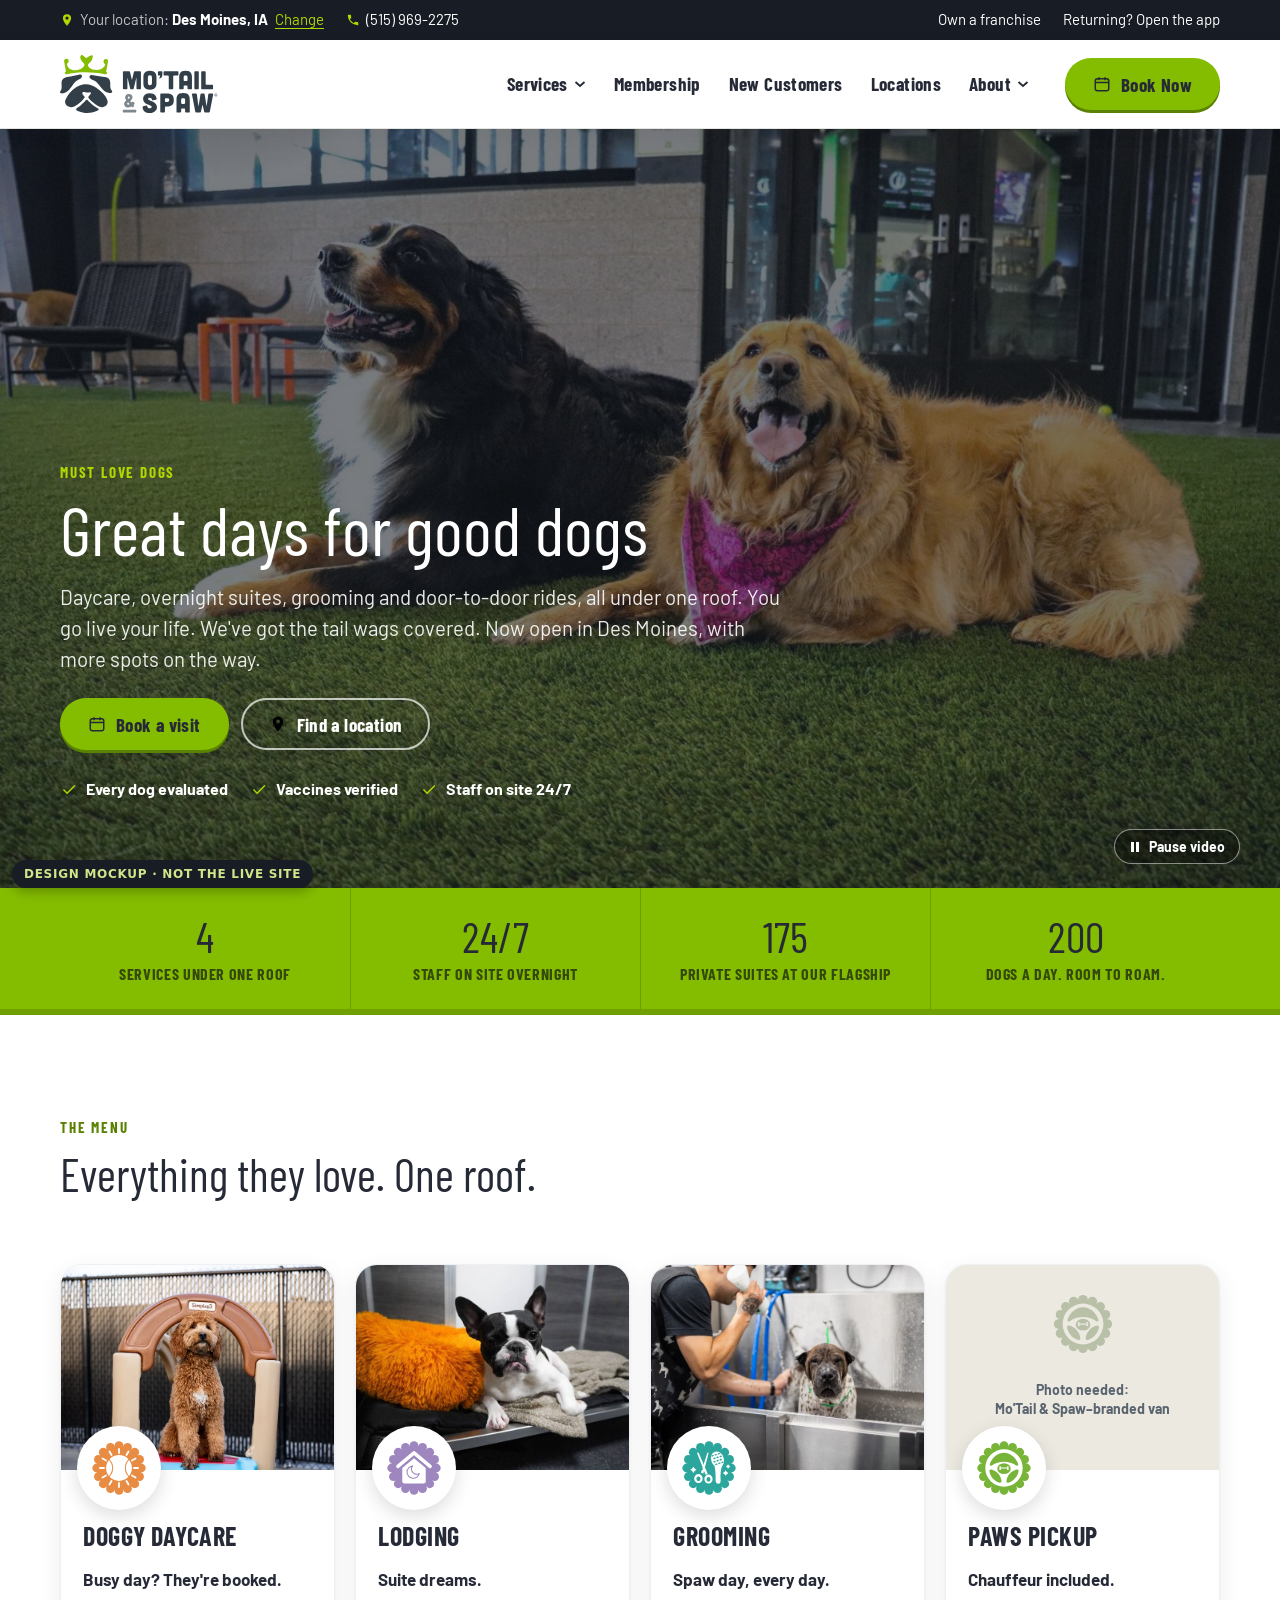
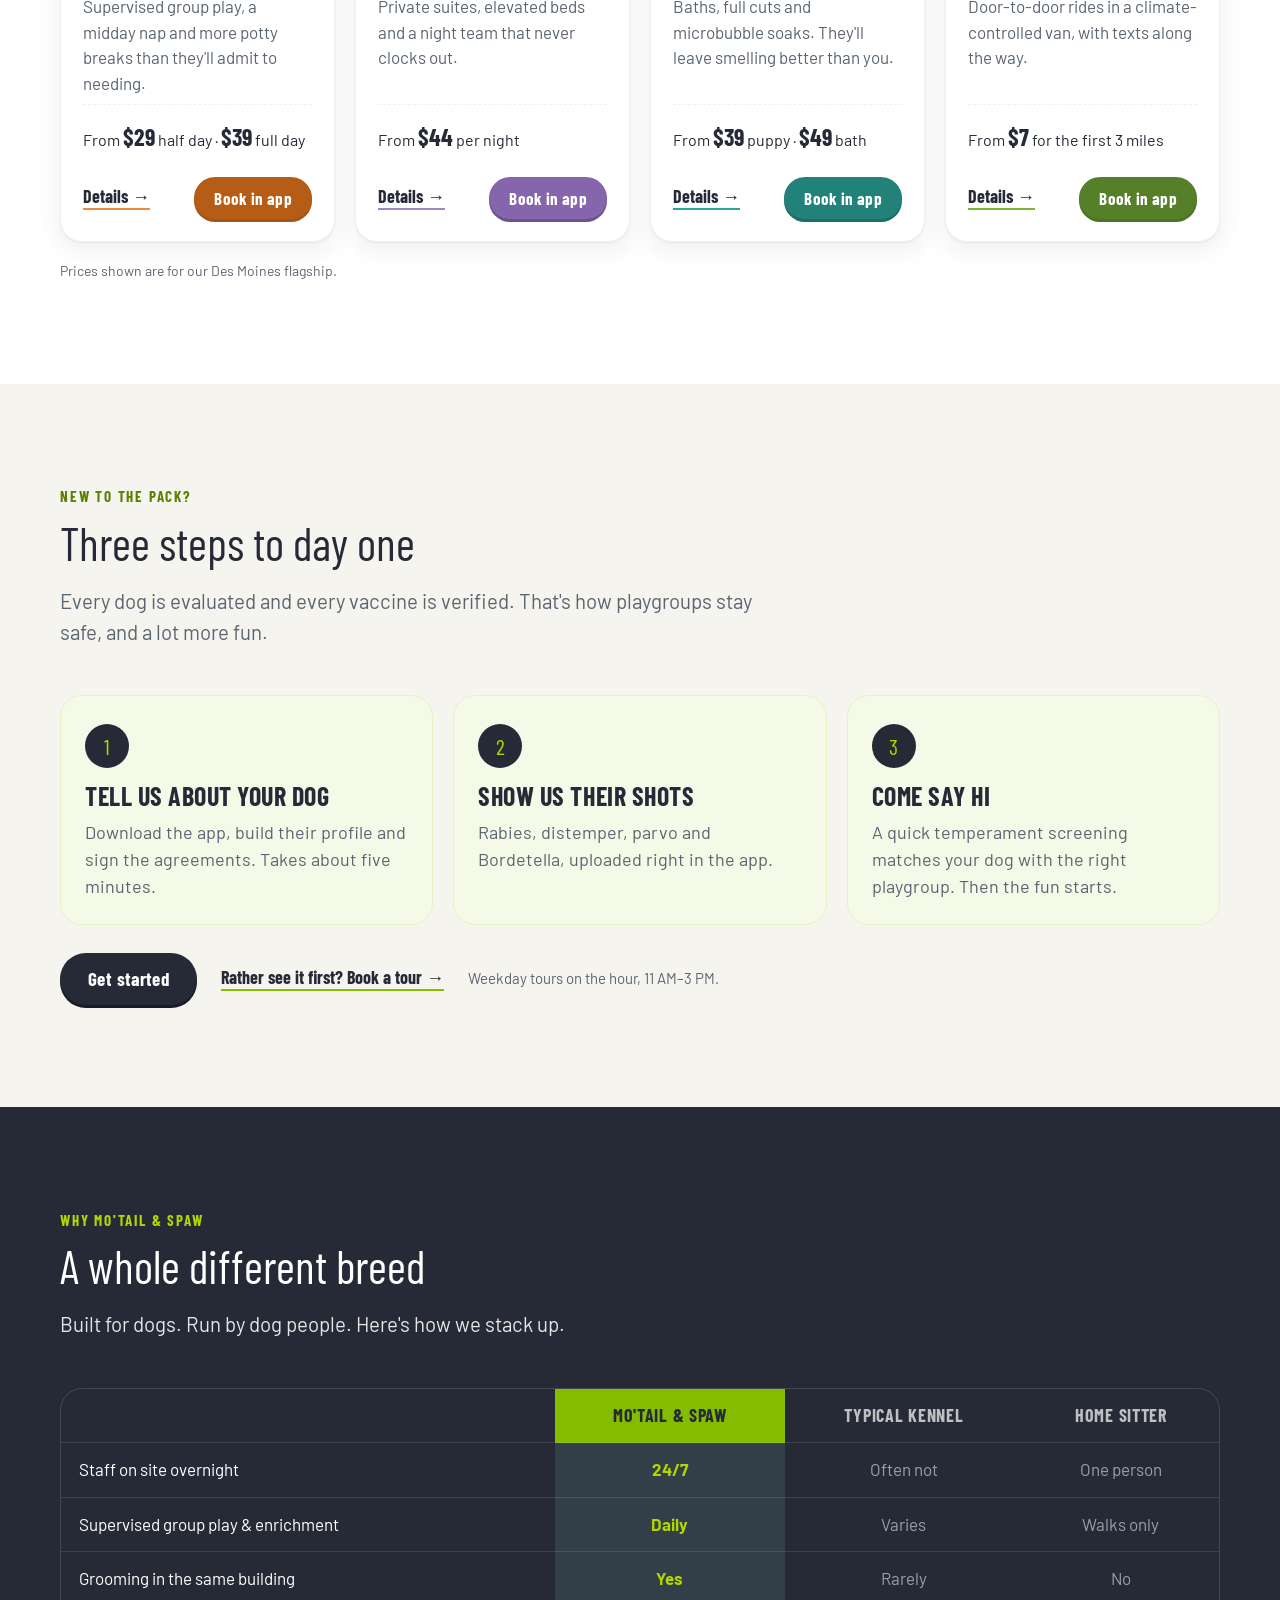
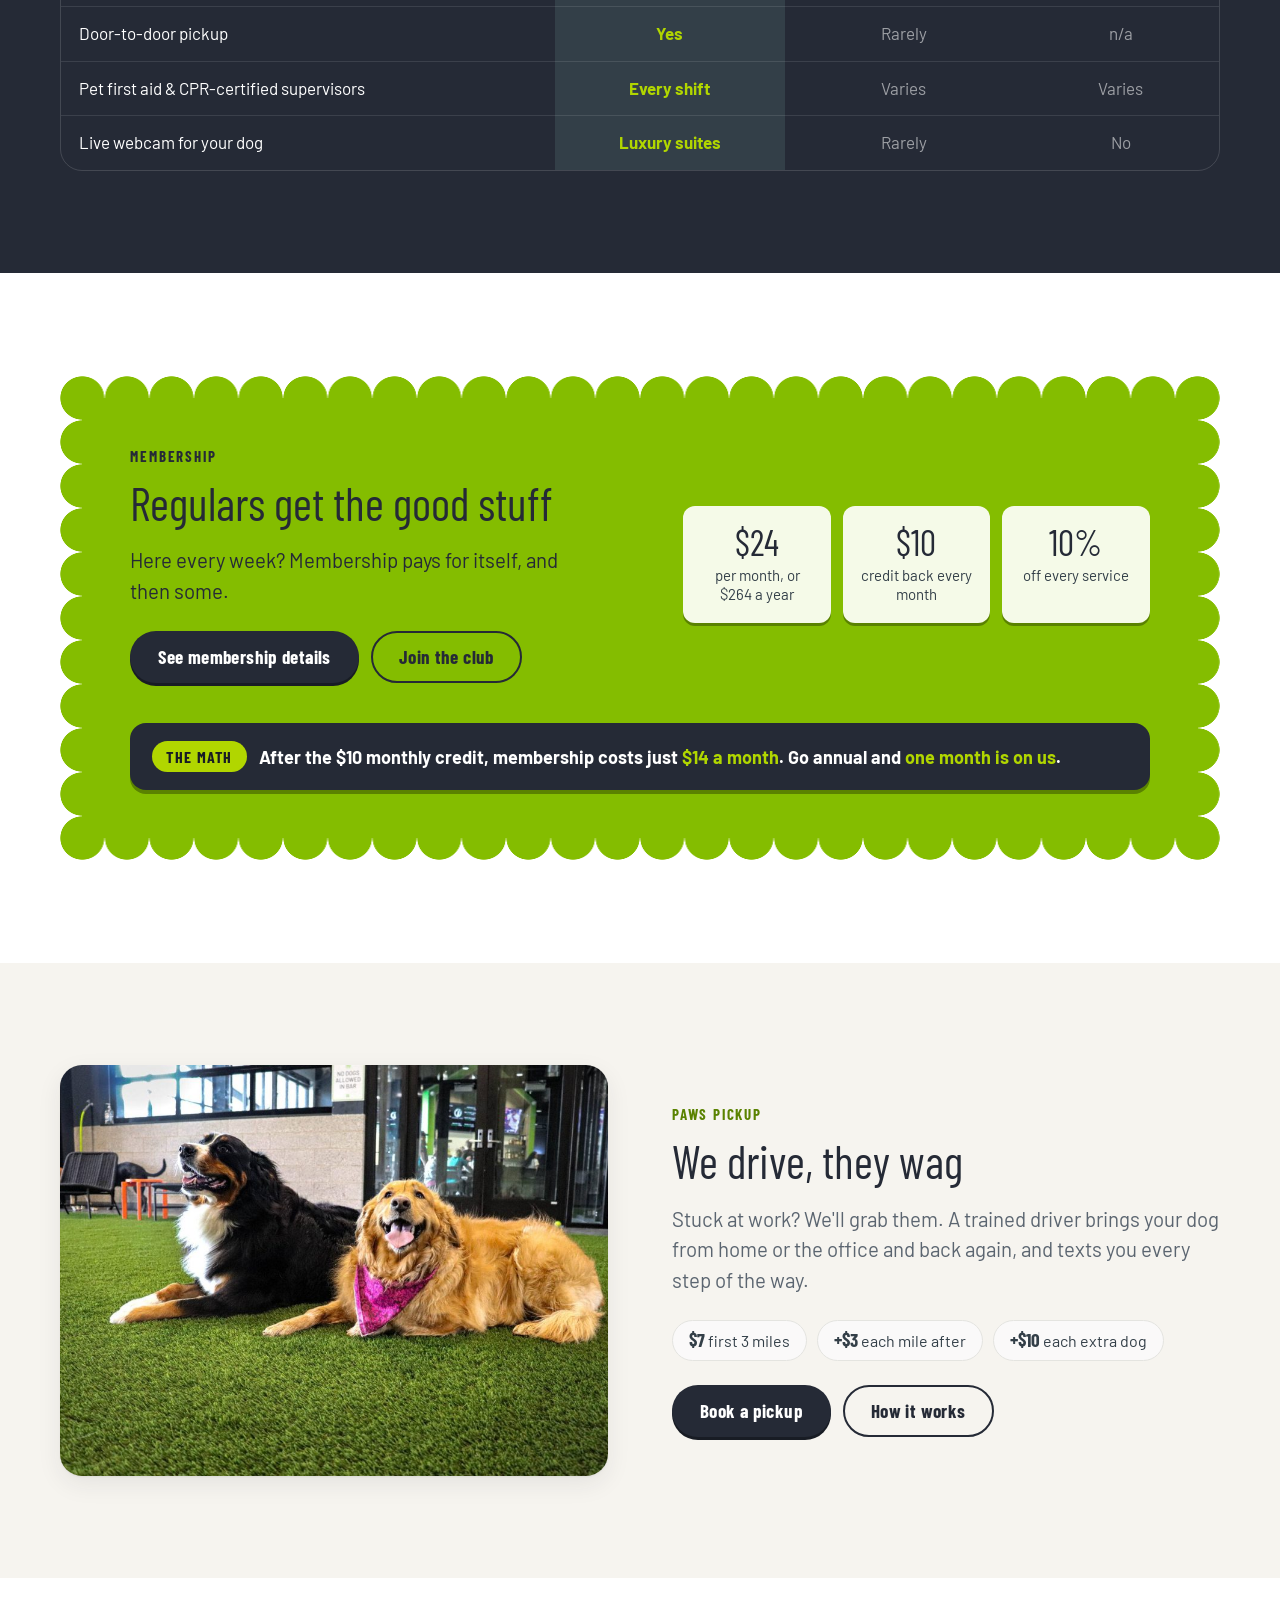
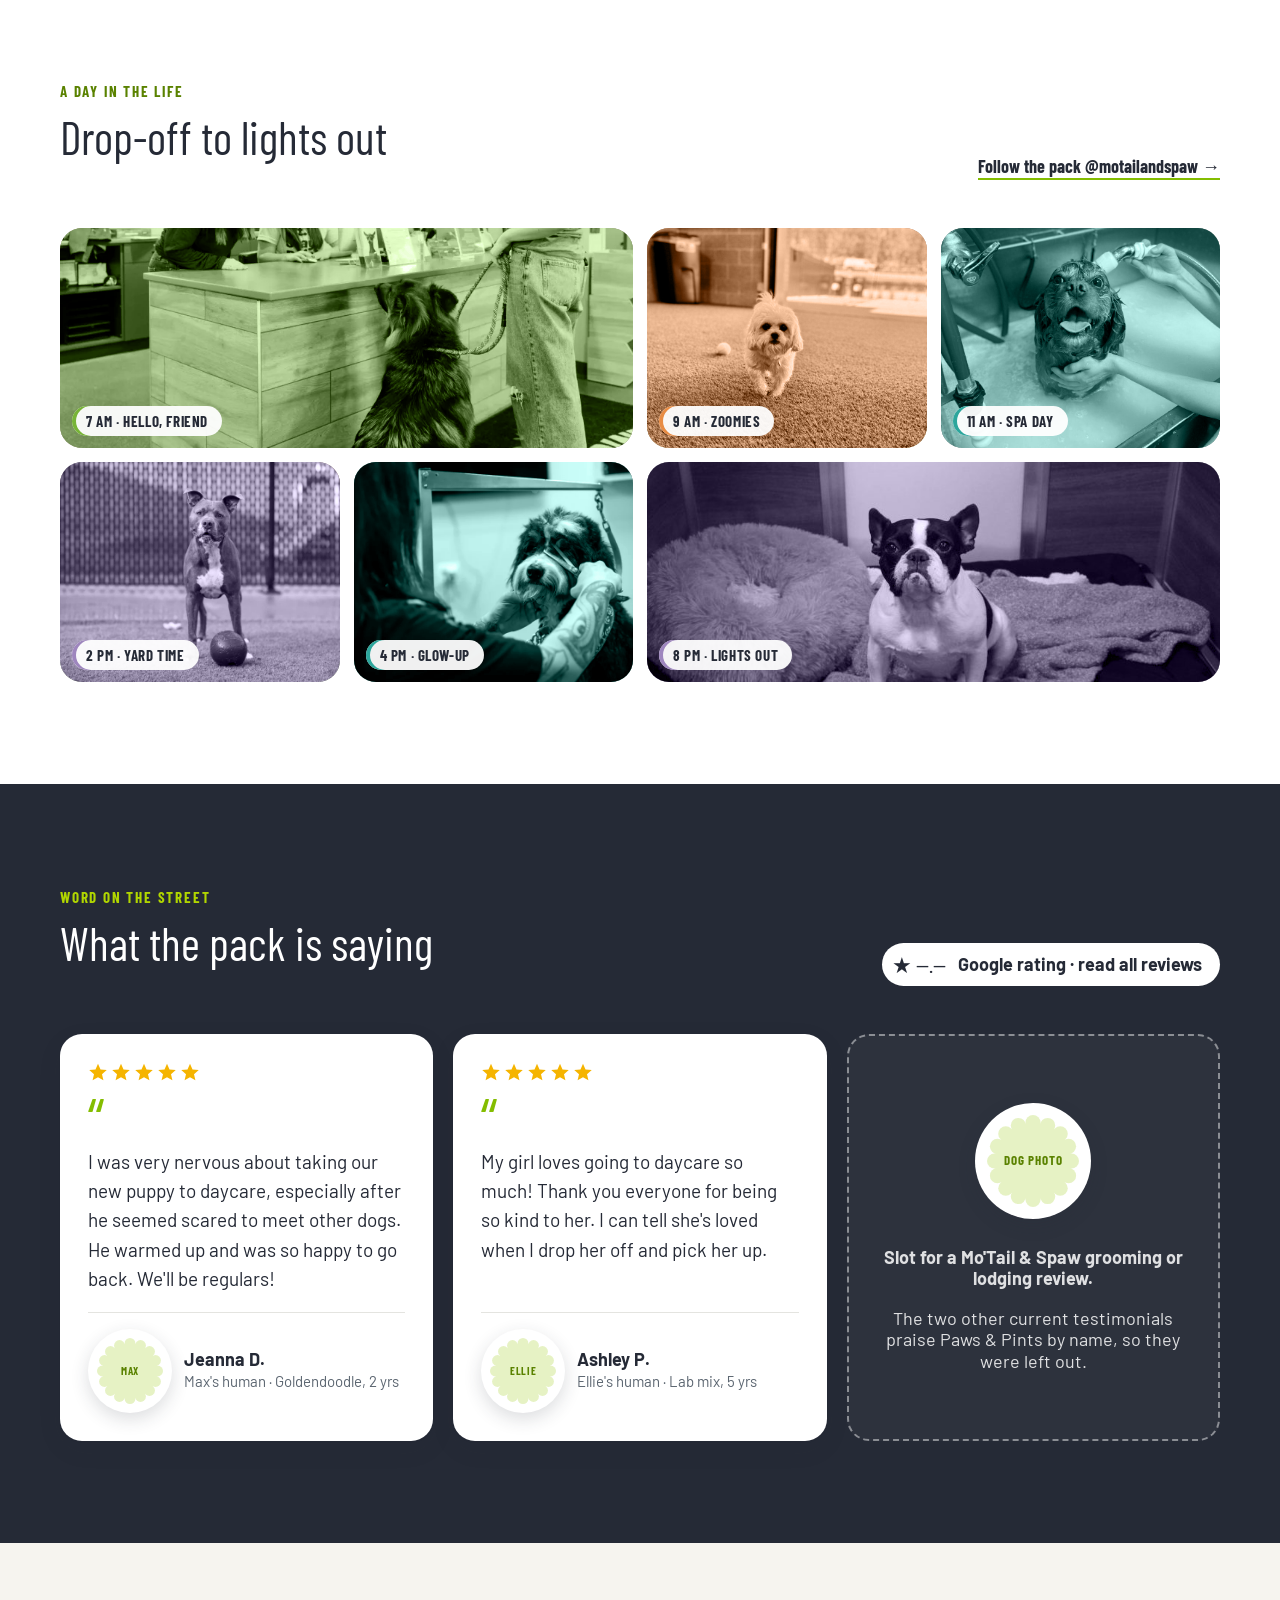
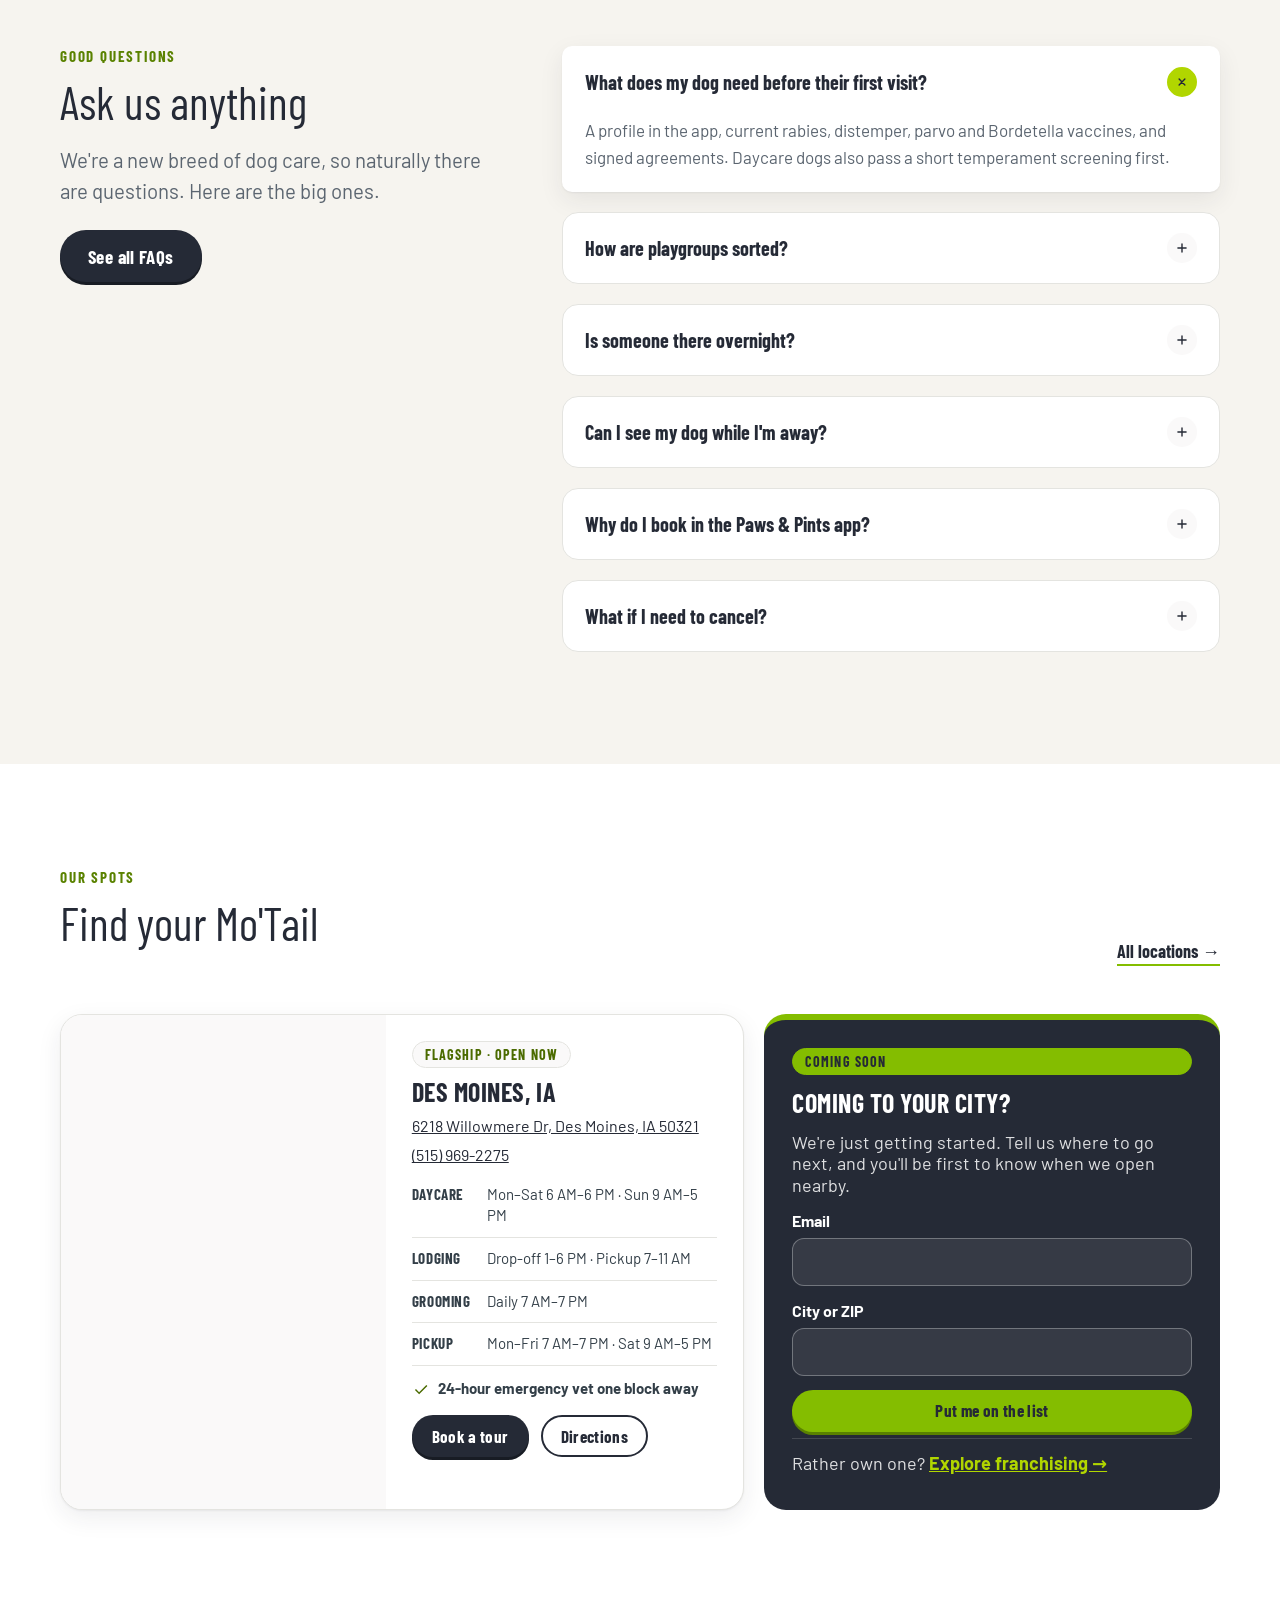
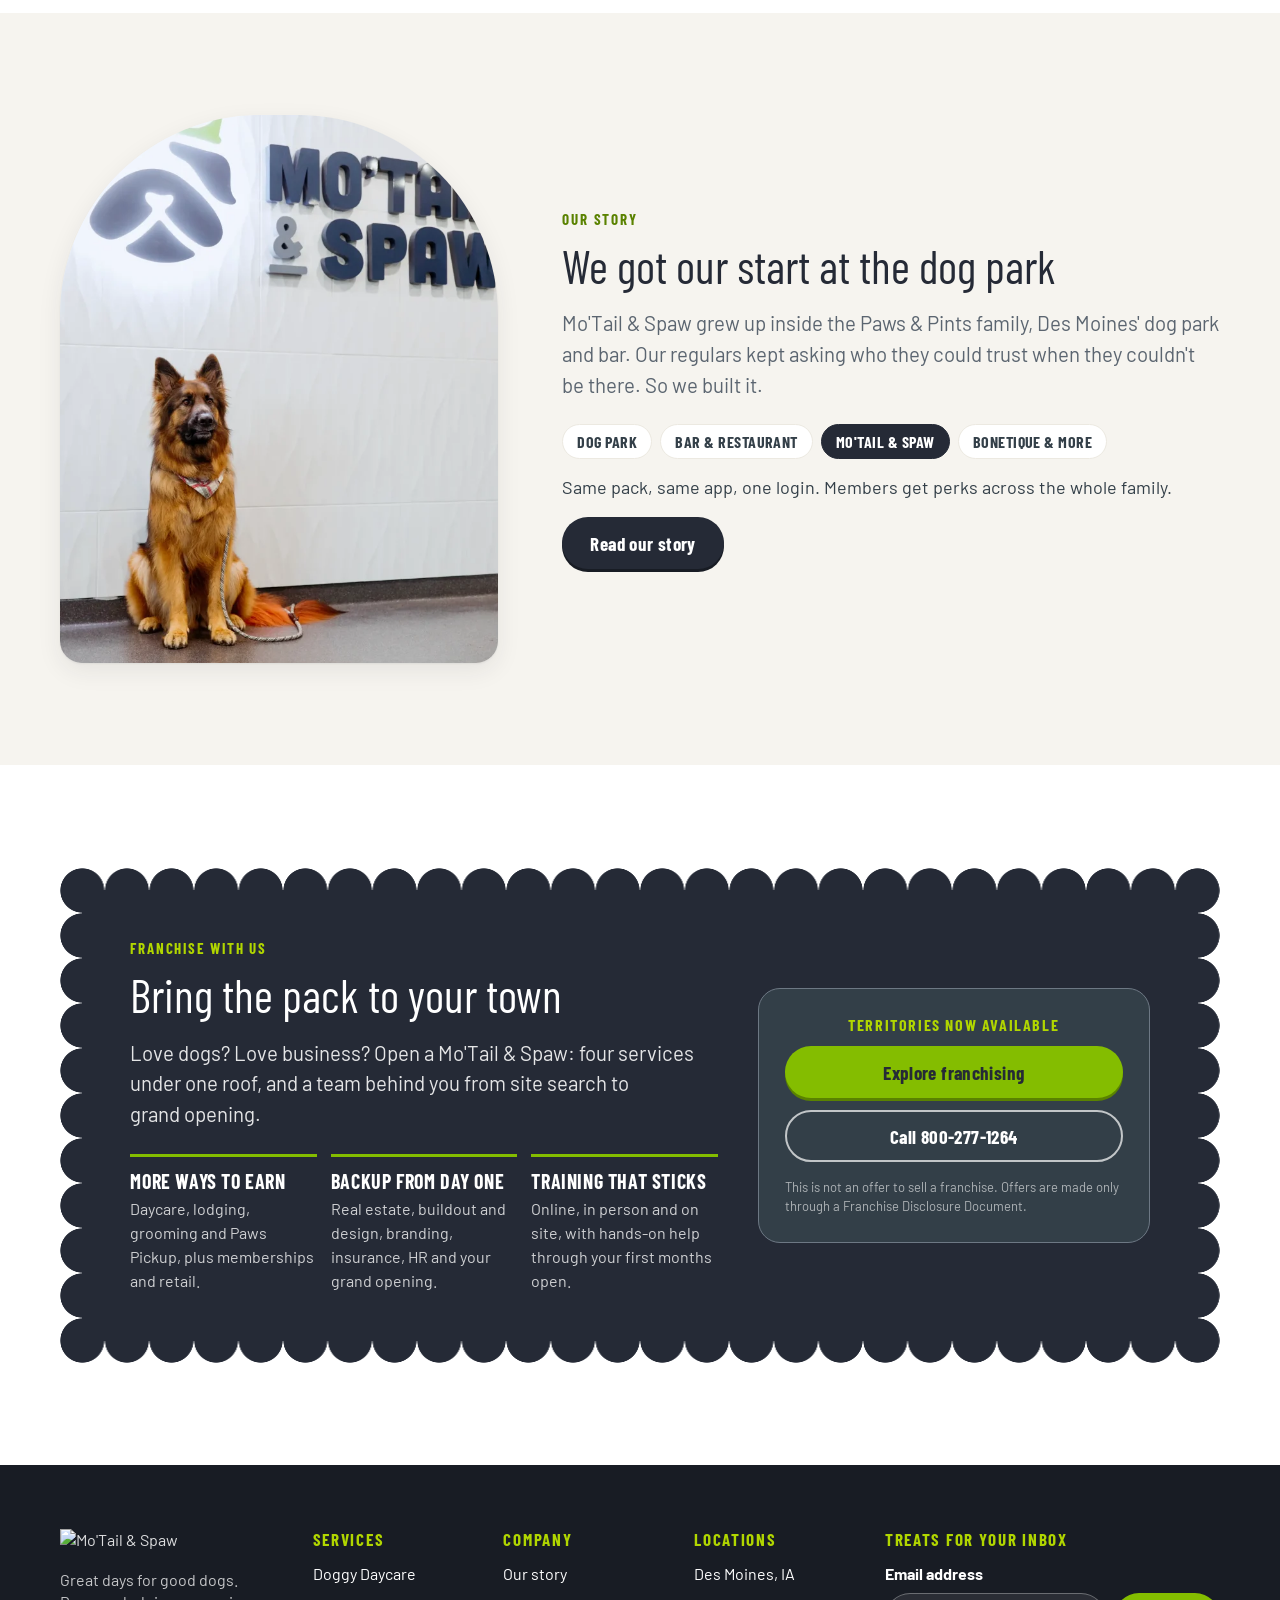
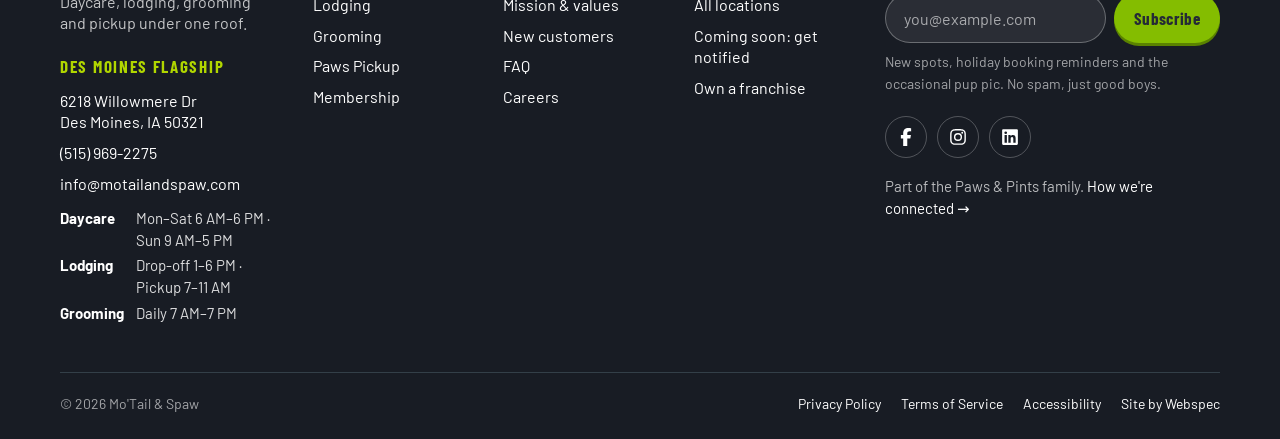
==== commit de9e82d0: "Add rebuilt Grooming and Membership pages; park Pricing page Co-Authored-By: Claude Opus 5.5 <norepl" ====
--- a/index.html
+++ b/index.html
@@ -134,11 +134,11 @@
 <div class="rd-util" role="region" aria-label="Location and quick links">
   <div class="rd-wrap">
     <div class="rd-util__left">
-      <a class="rd-loc" href="#" data-mock-off title="Not part of this homepage mockup"><svg viewBox="0 0 24 24" aria-hidden="true"><path d="M12 2a7 7 0 0 0-7 7c0 5.3 7 13 7 13s7-7.7 7-13a7 7 0 0 0-7-7zm0 9.5A2.5 2.5 0 1 1 12 6a2.5 2.5 0 0 1 0 5.5z"/></svg><span class="rd-util__hide-sm">Your location:</span> <b>Des Moines, IA</b> <u>Change</u></a>
+      <a class="rd-loc" href="#" data-mock-off title="Not part of this mockup yet"><svg viewBox="0 0 24 24" aria-hidden="true"><path d="M12 2a7 7 0 0 0-7 7c0 5.3 7 13 7 13s7-7.7 7-13a7 7 0 0 0-7-7zm0 9.5A2.5 2.5 0 1 1 12 6a2.5 2.5 0 0 1 0 5.5z"/></svg><span class="rd-util__hide-sm">Your location:</span> <b>Des Moines, IA</b> <u>Change</u></a>
       <a href="tel:+15159692275" class="rd-util__hide-sm"><svg viewBox="0 0 24 24" aria-hidden="true"><path d="M6.6 10.8a15.1 15.1 0 0 0 6.6 6.6l2.2-2.2c.3-.3.7-.4 1-.2 1.1.4 2.3.6 3.6.6.6 0 1 .4 1 1V20c0 .6-.4 1-1 1A17 17 0 0 1 3 4c0-.6.4-1 1-1h3.5c.6 0 1 .4 1 1 0 1.3.2 2.5.6 3.6.1.3 0 .7-.2 1z"/></svg>(515) 969-2275</a>
     </div>
     <div class="rd-util__right">
-      <a href="#" data-mock-off title="Not part of this homepage mockup">Own a franchise</a>
+      <a href="franchise.html">Own a franchise</a>
       <a href="https://pawsandpints.app.link/app" data-book="login" data-book-label="your account">Returning? Open the app</a>
     </div>
   </div>
@@ -151,15 +151,14 @@
       <ul>
         <li class="rd-nav__item">
           <button class="rd-nav__parent" type="button" aria-expanded="false" aria-controls="rd-svc">Services <svg viewBox="0 0 12 12" aria-hidden="true"><path d="M1.5 4 6 8l4.5-4" fill="none" stroke="currentColor" stroke-width="1.8"/></svg></button>
-          <ul class="rd-nav__menu" id="rd-svc"><li><a href="#" data-mock-off title="Not part of this homepage mockup">Doggy Daycare<small>Full & half days</small></a></li><li><a href="#" data-mock-off title="Not part of this homepage mockup">Lodging<small>Private suites, staffed 24/7</small></a></li><li><a href="#" data-mock-off title="Not part of this homepage mockup">Grooming<small>Baths, full grooms, microbubble</small></a></li><li><a href="#" data-mock-off title="Not part of this homepage mockup">Paws Pickup<small>Door-to-door rides</small></a></li></ul>
+          <ul class="rd-nav__menu" id="rd-svc"><li><a href="doggy-daycare.html">Doggy Daycare<small>Full & half days</small></a></li><li><a href="lodging.html">Lodging<small>Private suites, staffed 24/7</small></a></li><li><a href="grooming.html">Grooming<small>Baths, full grooms, microbubble</small></a></li><li><a href="#" data-mock-off title="Not part of this mockup yet">Paws Pickup<small>Door-to-door rides</small></a></li></ul>
         </li>
-        <li><a href="#" data-mock-off title="Not part of this homepage mockup">Pricing</a></li>
-        <li><a href="#" data-mock-off title="Not part of this homepage mockup">Membership</a></li>
-        <li><a href="#" data-mock-off title="Not part of this homepage mockup">New Customers</a></li>
-        <li><a href="#" data-mock-off title="Not part of this homepage mockup">Locations</a></li>
+        <li><a href="membership.html">Membership</a></li>
+        <li><a href="#" data-mock-off title="Not part of this mockup yet">New Customers</a></li>
+        <li><a href="#" data-mock-off title="Not part of this mockup yet">Locations</a></li>
         <li class="rd-nav__item">
           <button class="rd-nav__parent" type="button" aria-expanded="false" aria-controls="rd-about">About <svg viewBox="0 0 12 12" aria-hidden="true"><path d="M1.5 4 6 8l4.5-4" fill="none" stroke="currentColor" stroke-width="1.8"/></svg></button>
-          <ul class="rd-nav__menu" id="rd-about"><li><a href="#" data-mock-off title="Not part of this homepage mockup">Our Story<small>Where we came from, and Paws & Pints</small></a></li><li><a href="#" data-mock-off title="Not part of this homepage mockup">Mission & Values<small>What we believe about dog care</small></a></li><li><a href="#" data-mock-off title="Not part of this homepage mockup">FAQ<small>Answers before you book</small></a></li></ul>
+          <ul class="rd-nav__menu" id="rd-about"><li><a href="#" data-mock-off title="Not part of this mockup yet">Our Story<small>Where we came from, and Paws & Pints</small></a></li><li><a href="#" data-mock-off title="Not part of this mockup yet">Mission & Values<small>What we believe about dog care</small></a></li><li><a href="#" data-mock-off title="Not part of this mockup yet">FAQ<small>Answers before you book</small></a></li></ul>
         </li>
       </ul>
     </nav>
@@ -188,7 +187,7 @@
         <p class="rd-lead">Daycare, overnight suites, grooming and door-to-door rides, all under one roof. You go live your life. We've got the tail wags covered. Now open in Des Moines, with more spots on the way.</p>
         <div class="rd-btns">
           <a class="rd-btn rd-btn--primary" href="https://pawsandpints.app.link/app" data-book="hero" data-book-label="a visit"><svg viewBox="0 0 24 24" fill="none" stroke="currentColor" stroke-width="2" aria-hidden="true"><rect x="3" y="5" width="18" height="16" rx="3"/><path d="M3 10h18M8 3v4M16 3v4"/></svg>Book a visit</a>
-          <a class="rd-btn rd-btn--ghost" href="#" data-mock-off title="Not part of this homepage mockup"><svg viewBox="0 0 24 24" aria-hidden="true"><path d="M12 2a7 7 0 0 0-7 7c0 5.3 7 13 7 13s7-7.7 7-13a7 7 0 0 0-7-7zm0 9.5A2.5 2.5 0 1 1 12 6a2.5 2.5 0 0 1 0 5.5z"/></svg>Find a location</a>
+          <a class="rd-btn rd-btn--ghost" href="#" data-mock-off title="Not part of this mockup yet"><svg viewBox="0 0 24 24" aria-hidden="true"><path d="M12 2a7 7 0 0 0-7 7c0 5.3 7 13 7 13s7-7.7 7-13a7 7 0 0 0-7-7zm0 9.5A2.5 2.5 0 1 1 12 6a2.5 2.5 0 0 1 0 5.5z"/></svg>Find a location</a>
         </div>
         <ul class="rd-hero__proof">
           <li><svg viewBox="0 0 24 24" aria-hidden="true"><path d="M9.5 16.2 5.3 12l-1.4 1.4 5.6 5.6 11-11-1.4-1.4z"/></svg>Every dog evaluated</li>
@@ -218,7 +217,6 @@
           <p class="rd-eyebrow">The menu</p>
           <h2 class="rd-h2" id="rd-svc-h">Everything they love. One roof.</h2>
         </div>
-        <a class="rd-link" href="#" data-mock-off title="Not part of this homepage mockup">Des Moines price list</a>
       </div>
       <div class="rd-services">
         
@@ -231,7 +229,7 @@
           <p class="rd-card__price">From <strong>$29</strong> half day · <strong>$39</strong> full day</p>
         </div>
         <div class="rd-card__actions">
-          <a class="rd-link" href="#" data-mock-off title="Not part of this homepage mockup">Details<span class="rd-sr"> about Doggy Daycare</span></a>
+          <a class="rd-link" href="doggy-daycare.html">Details<span class="rd-sr"> about Doggy Daycare</span></a>
           <a class="rd-btn rd-btn--dark rd-btn--sm" href="https://pawsandpints.app.link/app" data-book="daycare" data-book-label="daycare">Book in app</a>
         </div>
       </article>
@@ -245,7 +243,7 @@
           <p class="rd-card__price">From <strong>$44</strong> per night</p>
         </div>
         <div class="rd-card__actions">
-          <a class="rd-link" href="#" data-mock-off title="Not part of this homepage mockup">Details<span class="rd-sr"> about Lodging</span></a>
+          <a class="rd-link" href="lodging.html">Details<span class="rd-sr"> about Lodging</span></a>
           <a class="rd-btn rd-btn--dark rd-btn--sm" href="https://pawsandpints.app.link/app" data-book="lodging" data-book-label="lodging">Book in app</a>
         </div>
       </article>
@@ -259,7 +257,7 @@
           <p class="rd-card__price">From <strong>$39</strong> puppy · <strong>$49</strong> bath</p>
         </div>
         <div class="rd-card__actions">
-          <a class="rd-link" href="#" data-mock-off title="Not part of this homepage mockup">Details<span class="rd-sr"> about Grooming</span></a>
+          <a class="rd-link" href="grooming.html">Details<span class="rd-sr"> about Grooming</span></a>
           <a class="rd-btn rd-btn--dark rd-btn--sm" href="https://pawsandpints.app.link/app" data-book="grooming" data-book-label="grooming">Book in app</a>
         </div>
       </article>
@@ -273,7 +271,7 @@
           <p class="rd-card__price">From <strong>$7</strong> for the first 3 miles</p>
         </div>
         <div class="rd-card__actions">
-          <a class="rd-link" href="#" data-mock-off title="Not part of this homepage mockup">Details<span class="rd-sr"> about Paws Pickup</span></a>
+          <a class="rd-link" href="#" data-mock-off title="Not part of this mockup yet">Details<span class="rd-sr"> about Paws Pickup</span></a>
           <a class="rd-btn rd-btn--dark rd-btn--sm" href="https://pawsandpints.app.link/app" data-book="pickup" data-book-label="a pickup">Book in app</a>
         </div>
       </article>
@@ -296,8 +294,8 @@
         <li class="rd-step"><h3 class="rd-h3">Come say hi</h3><p>A quick temperament screening matches your dog with the right playgroup. Then the fun starts.</p></li>
       </ol>
       <div class="rd-steps-cta">
-        <a class="rd-btn rd-btn--dark" href="#" data-mock-off title="Not part of this homepage mockup">Get started</a>
-        <a class="rd-link" href="#" data-mock-off title="Not part of this homepage mockup">Rather see it first? Book a tour</a>
+        <a class="rd-btn rd-btn--dark" href="#" data-mock-off title="Not part of this mockup yet">Get started</a>
+        <a class="rd-link" href="#" data-mock-off title="Not part of this mockup yet">Rather see it first? Book a tour</a>
         <small>Weekday tours on the hour, 11 AM–3 PM.</small>
       </div>
     </div>
@@ -336,7 +334,7 @@
           <h2 class="rd-h2" id="rd-mem-h">Regulars get the good stuff</h2>
           <p class="rd-lead">Here every week? Membership pays for itself, and then some.</p>
           <div class="rd-btns">
-            <a class="rd-btn rd-btn--dark" href="#" data-mock-off title="Not part of this homepage mockup">See membership details</a>
+            <a class="rd-btn rd-btn--dark" href="membership.html">See membership details</a>
             <a class="rd-btn rd-btn--ghost" href="https://pawsandpints.app.link/app" data-book="membership" data-book-label="a membership">Join the club</a>
           </div>
         </div>
@@ -365,7 +363,7 @@
         </ul>
         <div class="rd-btns">
           <a class="rd-btn rd-btn--dark" href="https://pawsandpints.app.link/app" data-book="pickup" data-book-label="a pickup">Book a pickup</a>
-          <a class="rd-btn rd-btn--ghost" href="#" data-mock-off title="Not part of this homepage mockup">How it works</a>
+          <a class="rd-btn rd-btn--ghost" href="#" data-mock-off title="Not part of this mockup yet">How it works</a>
         </div>
       </div>
     </div>
@@ -429,14 +427,14 @@
         <p class="rd-eyebrow">Good questions</p>
         <h2 class="rd-h2" id="rd-hfaq-h">Ask us anything</h2>
         <p class="rd-lead">We're a new breed of dog care, so naturally there are questions. Here are the big ones.</p>
-        <div class="rd-btns"><a class="rd-btn rd-btn--dark" href="#" data-mock-off title="Not part of this homepage mockup">See all FAQs</a></div>
+        <div class="rd-btns"><a class="rd-btn rd-btn--dark" href="#" data-mock-off title="Not part of this mockup yet">See all FAQs</a></div>
       </div>
       <div class="rd-accordion">
         <details class="rd-acc" open><summary>What does my dog need before their first visit?</summary><div><p>A profile in the app, current rabies, distemper, parvo and Bordetella vaccines, and signed agreements. Daycare dogs also pass a short temperament screening first.</p></div></details>
         <details class="rd-acc"><summary>How are playgroups sorted?</summary><div><p>By size, age and play style, based on the temperament screening. Dogs who prefer a quieter day can book a Day Stay instead of group play.</p></div></details>
         <details class="rd-acc"><summary>Is someone there overnight?</summary><div><p>Yes. Our lodging is staffed 24 hours a day, 7 days a week, and every supervisor is certified in pet first aid and CPR.</p></div></details>
         <details class="rd-acc"><summary>Can I see my dog while I'm away?</summary><div><p>Luxury suites include a live webcam, and our team is happy to send updates during business hours.</p></div></details>
-        <details class="rd-acc"><summary>Why do I book in the Paws &amp; Pints app?</summary><div><p>Mo'Tail &amp; Spaw is part of the Paws &amp; Pints family, so both share one app and one login. <a href="#" data-mock-off title="Not part of this homepage mockup">Read our story</a>.</p></div></details>
+        <details class="rd-acc"><summary>Why do I book in the Paws &amp; Pints app?</summary><div><p>Mo'Tail &amp; Spaw is part of the Paws &amp; Pints family, so both share one app and one login. <a href="#" data-mock-off title="Not part of this mockup yet">Read our story</a>.</p></div></details>
         <details class="rd-acc"><summary>What if I need to cancel?</summary><div><p>Lodging needs 48 hours' notice. Paws Pickup can be cancelled up to 2 hours before the trip.</p></div></details>
       </div>
     </div>
@@ -450,7 +448,7 @@
           <p class="rd-eyebrow">Our spots</p>
           <h2 class="rd-h2" id="rd-loc-h">Find your Mo'Tail</h2>
         </div>
-        <a class="rd-link" href="#" data-mock-off title="Not part of this homepage mockup">All locations</a>
+        <a class="rd-link" href="#" data-mock-off title="Not part of this mockup yet">All locations</a>
       </div>
       
       <div class="rd-locs">
@@ -472,7 +470,7 @@
             </table>
             <p class="rd-loc-card__note"><svg viewBox="0 0 24 24" aria-hidden="true"><path d="M9.5 16.2 5.3 12l-1.4 1.4 5.6 5.6 11-11-1.4-1.4z"/></svg>24-hour emergency vet one block away</p>
             <div class="rd-btns">
-              <a class="rd-btn rd-btn--dark rd-btn--sm" href="#" data-mock-off title="Not part of this homepage mockup">Pricing &amp; details</a>
+              <a class="rd-btn rd-btn--dark rd-btn--sm" href="#" data-mock-off title="Not part of this mockup yet">Book a tour</a>
               <a class="rd-btn rd-btn--ghost rd-btn--sm" href="https://maps.app.goo.gl/TuUTK9XTyUs4bWcH9" target="_blank" rel="noopener">Directions</a>
             </div>
           </div>
@@ -487,7 +485,7 @@
             <button class="rd-btn rd-btn--primary rd-btn--sm" type="submit">Put me on the list</button>
             <p class="rd-note" data-mock-msg hidden tabindex="-1">Mockup only: this form isn't connected.</p>
           </form>
-          <p class="rd-loc-next__fr">Rather own one? <a href="#" data-mock-off title="Not part of this homepage mockup">Explore franchising →</a></p>
+          <p class="rd-loc-next__fr">Rather own one? <a href="franchise.html">Explore franchising →</a></p>
         </aside>
       </div>
     </div>
@@ -505,7 +503,7 @@
           <li>Dog park</li><li>Bar &amp; restaurant</li><li class="is-us">Mo'Tail &amp; Spaw</li><li>Bonetique &amp; more</li>
         </ul>
         <p>Same pack, same app, one login. Members get perks across the whole family.</p>
-        <div class="rd-btns"><a class="rd-btn rd-btn--dark" href="#" data-mock-off title="Not part of this homepage mockup">Read our story</a></div>
+        <div class="rd-btns"><a class="rd-btn rd-btn--dark" href="#" data-mock-off title="Not part of this mockup yet">Read our story</a></div>
       </div>
     </div>
   </section>
@@ -527,7 +525,7 @@
         </div>
         <div class="rd-fr__cta">
           <p class="rd-fr__kicker">Territories now available</p>
-          <a class="rd-btn rd-btn--primary" href="#" data-mock-off title="Not part of this homepage mockup">Explore franchising</a>
+          <a class="rd-btn rd-btn--primary" href="franchise.html">Explore franchising</a>
           <a class="rd-btn rd-btn--ghost" href="tel:+18002771264">Call 800-277-1264</a>
           <p class="rd-fr__fine">This is not an offer to sell a franchise. Offers are made only through a Franchise Disclosure Document.</p>
         </div>
@@ -560,31 +558,30 @@
       <div>
         <h2>Services</h2>
         <ul>
-          <li><a href="#" data-mock-off title="Not part of this homepage mockup">Doggy Daycare</a></li>
-          <li><a href="#" data-mock-off title="Not part of this homepage mockup">Lodging</a></li>
-          <li><a href="#" data-mock-off title="Not part of this homepage mockup">Grooming</a></li>
-          <li><a href="#" data-mock-off title="Not part of this homepage mockup">Paws Pickup</a></li>
-          <li><a href="#" data-mock-off title="Not part of this homepage mockup">Pricing</a></li>
-          <li><a href="#" data-mock-off title="Not part of this homepage mockup">Membership</a></li>
+          <li><a href="doggy-daycare.html">Doggy Daycare</a></li>
+          <li><a href="lodging.html">Lodging</a></li>
+          <li><a href="grooming.html">Grooming</a></li>
+          <li><a href="#" data-mock-off title="Not part of this mockup yet">Paws Pickup</a></li>
+          <li><a href="membership.html">Membership</a></li>
         </ul>
       </div>
       <div>
         <h2>Company</h2>
         <ul>
-          <li><a href="#" data-mock-off title="Not part of this homepage mockup">Our story</a></li>
-          <li><a href="#" data-mock-off title="Not part of this homepage mockup">Mission &amp; values</a></li>
-          <li><a href="#" data-mock-off title="Not part of this homepage mockup">New customers</a></li>
-          <li><a href="#" data-mock-off title="Not part of this homepage mockup">FAQ</a></li>
-          <li><a href="#" data-mock-off title="Not part of this homepage mockup">Careers</a></li>
+          <li><a href="#" data-mock-off title="Not part of this mockup yet">Our story</a></li>
+          <li><a href="#" data-mock-off title="Not part of this mockup yet">Mission &amp; values</a></li>
+          <li><a href="#" data-mock-off title="Not part of this mockup yet">New customers</a></li>
+          <li><a href="#" data-mock-off title="Not part of this mockup yet">FAQ</a></li>
+          <li><a href="#" data-mock-off title="Not part of this mockup yet">Careers</a></li>
         </ul>
       </div>
       <div>
         <h2>Locations</h2>
         <ul>
-          <li><a href="#" data-mock-off title="Not part of this homepage mockup">Des Moines, IA</a></li>
-          <li><a href="#" data-mock-off title="Not part of this homepage mockup">All locations</a></li>
-          <li><a href="#" data-mock-off title="Not part of this homepage mockup">Coming soon: get notified</a></li>
-          <li><a href="#" data-mock-off title="Not part of this homepage mockup">Own a franchise</a></li>
+          <li><a href="#" data-mock-off title="Not part of this mockup yet">Des Moines, IA</a></li>
+          <li><a href="#" data-mock-off title="Not part of this mockup yet">All locations</a></li>
+          <li><a href="#" data-mock-off title="Not part of this mockup yet">Coming soon: get notified</a></li>
+          <li><a href="franchise.html">Own a franchise</a></li>
         </ul>
       </div>
       <div>
@@ -603,15 +600,15 @@
           <a href="https://www.instagram.com/motailandspaw/" target="_blank" rel="noopener" aria-label="Instagram"><img src="instagram-brands-solid.svg" alt=""></a>
           <a href="https://www.linkedin.com/company/mo-tail-and-spaw/" target="_blank" rel="noopener" aria-label="LinkedIn"><img src="linkedin-brands-solid.svg" alt=""></a>
         </div>
-        <p class="rd-footer__sister">Part of the Paws &amp; Pints family. <a href="#" data-mock-off title="Not part of this homepage mockup">How we're connected →</a></p>
+        <p class="rd-footer__sister">Part of the Paws &amp; Pints family. <a href="#" data-mock-off title="Not part of this mockup yet">How we're connected →</a></p>
       </div>
     </div>
     <div class="rd-footer__bottom">
       <span>© 2026 Mo'Tail &amp; Spaw</span>
       <ul>
-        <li><a href="#" data-mock-off title="Not part of this homepage mockup">Privacy Policy</a></li>
-        <li><a href="#" data-mock-off title="Not part of this homepage mockup">Terms of Service</a></li>
-        <li><a href="#" data-mock-off title="Not part of this homepage mockup">Accessibility</a></li>
+        <li><a href="#" data-mock-off title="Not part of this mockup yet">Privacy Policy</a></li>
+        <li><a href="#" data-mock-off title="Not part of this mockup yet">Terms of Service</a></li>
+        <li><a href="#" data-mock-off title="Not part of this mockup yet">Accessibility</a></li>
         <li><a href="https://www.webspec.com" target="_blank" rel="noopener">Site by Webspec</a></li>
       </ul>
     </div>
@@ -632,7 +629,7 @@
     <p>Prefer to talk to a person? Call <a href="tel:+15159692275">(515) 969-2275</a>.</p>
     <div class="rd-btns">
       <a class="rd-btn rd-btn--primary rd-btn--sm" data-open-app href="https://pawsandpints.app.link/app" target="_blank" rel="noopener">Open the app link</a>
-      <a class="rd-btn rd-btn--ghost rd-btn--sm" href="#" data-mock-off title="Not part of this homepage mockup">First time? Start here</a>
+      <a class="rd-btn rd-btn--ghost rd-btn--sm" href="#" data-mock-off title="Not part of this mockup yet">First time? Start here</a>
     </div>
   </div>
 </dialog>
@@ -667,7 +664,7 @@
   if (!t) { t = document.createElement('div'); t.id = 'rd-mock-toast'; t.setAttribute('role', 'status');
     t.style.cssText = 'position:fixed;left:50%;bottom:24px;transform:translateX(-50%);z-index:2001;background:#181C24;color:#fff;font:600 15px system-ui,sans-serif;padding:12px 18px;border-radius:12px;box-shadow:0 8px 24px rgba(0,0,0,.3)';
     document.body.appendChild(t); }
-  t.textContent = 'This mockup covers the homepage only.';
+  t.textContent = "This page isn't part of the mockup yet.";
   clearTimeout(t._h); t._h = setTimeout(function () { t.remove(); }, 2200);
 });
 </script></body>
--- a/redesign.css
+++ b/redesign.css
@@ -670,3 +670,480 @@
   .rd-gallery .rd-shot:nth-child(1), .rd-gallery .rd-shot:nth-child(4),
   .rd-gallery .rd-shot:nth-child(5), .rd-gallery .rd-shot:nth-child(6) { grid-column: 1 / -1; }
 }
+
+/* =====================================================================
+   SERVICE PAGE TEMPLATE (Doggy Daycare first). Flat library colours only;
+   the service colour appears on the icon badge alone.
+   ===================================================================== */
+.rd-phero { background: var(--rd-cloud-100); padding: clamp(40px, 6vw, 80px) 0; }
+.rd-phero__grid { display: grid; grid-template-columns: 1.1fr .9fr; gap: clamp(28px, 5vw, 72px); align-items: center; }
+@media (max-width: 860px) { .rd-phero__grid { grid-template-columns: 1fr; } }
+.rd-phero .rd-h1 { font-size: clamp(40px, 5.6vw, 76px); }
+.rd-phero__proof { display: flex; flex-wrap: wrap; gap: 8px 20px; list-style: none; padding: 0; margin: 24px 0 0; font-weight: 600; }
+.rd-phero__proof li { display: flex; align-items: center; gap: 8px; }
+.rd-phero__proof svg { width: 18px; height: 18px; fill: var(--rd-lime-700); }
+.rd-phero__media { position: relative; }
+.rd-phero__media img { width: 100%; aspect-ratio: 4 / 5; max-height: 560px; object-fit: cover; object-position: 50% 12%; display: block;
+  border-radius: 240px 240px var(--rd-radius) var(--rd-radius); }
+.rd-phero__badge { position: absolute; left: -18px; bottom: 28px; width: 104px; height: 104px; border-radius: 50%; background: #fff;
+  display: grid; place-items: center; color: var(--rd-svc, var(--rd-svc-daycare)); box-shadow: 0 6px 18px rgba(37,42,54,.16); }
+.rd-phero__badge svg { width: 82px; height: 82px; fill: currentColor; }
+@media (max-width: 860px) { .rd-phero__badge { left: 12px; } }
+
+.rd-facts { background: var(--rd-ink-800); color: #fff; }
+.rd-facts__row { display: grid; grid-template-columns: repeat(4, 1fr); }
+.rd-facts__row > div { padding: 22px 18px; border-left: 1px solid var(--rd-ink-600); display: grid; gap: 2px; }
+.rd-facts__row > div:first-child { border-left: 0; }
+.rd-facts span { font: 700 13px var(--rd-condensed); letter-spacing: .1em; text-transform: uppercase; color: var(--rd-lime-300); }
+.rd-facts strong { font: 400 clamp(22px, 2.4vw, 30px)/1.1 var(--rd-display); }
+.rd-facts small { color: var(--rd-ink-200); font-size: 14px; }
+@media (max-width: 760px) { .rd-facts__row { grid-template-columns: 1fr 1fr; } .rd-facts__row > div:nth-child(3) { border-left: 0; } .rd-facts__row > div:nth-child(n+3) { border-top: 1px solid var(--rd-ink-600); } }
+
+.rd-included { list-style: none; margin: 0; padding: 0; display: grid; grid-template-columns: repeat(3, 1fr); gap: 0; border-top: 1px solid var(--rd-cloud-200); }
+.rd-included li { padding: 26px 24px 26px 0; border-bottom: 1px solid var(--rd-cloud-200); }
+.rd-included li:not(:nth-child(3n+1)) { padding-left: 24px; border-left: 1px solid var(--rd-cloud-200); }
+.rd-included p { margin: 0; color: var(--rd-muted); }
+@media (max-width: 860px) { .rd-included { grid-template-columns: 1fr; } .rd-included li, .rd-included li:not(:nth-child(3n+1)) { padding: 20px 0; border-left: 0; } }
+
+.rd-sched { display: grid; grid-template-columns: .8fr 1.2fr; gap: clamp(28px, 5vw, 64px); align-items: start; }
+@media (max-width: 860px) { .rd-sched { grid-template-columns: 1fr; } }
+.rd-sched__media img { width: 100%; aspect-ratio: 1; object-fit: cover; object-position: 50% 62%; border-radius: var(--rd-radius); display: block; position: sticky; top: 120px; }
+.rd-schedule { list-style: none; margin: 8px 0 12px; padding: 0; display: grid; gap: 0; }
+.rd-schedule li { display: grid; grid-template-columns: 96px 1fr; gap: 16px; padding: 14px 0; border-bottom: 1px solid var(--rd-cloud-200); }
+.rd-schedule time { font: 700 17px var(--rd-condensed); letter-spacing: .04em; text-transform: uppercase; color: var(--rd-lime-700); font-variant-numeric: tabular-nums; }
+.rd-schedule strong { display: block; color: var(--rd-carbon); font-size: 18px; }
+.rd-schedule span { color: var(--rd-muted); }
+
+.rd-fit { display: grid; grid-template-columns: 1fr 1fr; gap: 20px; max-width: 980px; margin: 0 auto; }
+@media (max-width: 760px) { .rd-fit { grid-template-columns: 1fr; } }
+.rd-fit__card { background: var(--rd-lime-50); border: 1px solid var(--rd-lime-100); border-radius: var(--rd-radius); padding: 28px; display: flex; flex-direction: column; gap: 12px; }
+.rd-fit__card p { margin: 0; color: var(--rd-muted); }
+.rd-fit__card .rd-badge { align-self: flex-start; }
+.rd-fit__card .rd-btn { align-self: flex-start; margin-top: auto; }
+.rd-fit__card--alt { background: #fff; border-color: var(--rd-cloud-200); }
+
+.rd-prices { display: grid; grid-template-columns: .8fr 1.2fr; gap: 24px; align-items: start; }
+@media (max-width: 900px) { .rd-prices { grid-template-columns: 1fr; } }
+.rd-price-single { display: grid; grid-template-columns: 1fr 1fr; gap: 12px; }
+.rd-price-single__item { background: var(--rd-lime-500); border-radius: var(--rd-radius); padding: 22px; display: grid; gap: 4px; box-shadow: 0 3px 0 var(--rd-lime-700); }
+.rd-price-single__item span { font: 700 14px var(--rd-condensed); letter-spacing: .1em; text-transform: uppercase; color: var(--rd-lime-900); }
+.rd-price-single__item strong { font: 400 clamp(40px, 4.6vw, 56px)/1 var(--rd-display); color: var(--rd-carbon); }
+.rd-price-single__item small { color: var(--rd-lime-900); font-size: 14px; }
+.rd-price-single__note { grid-column: 1 / -1; background: #fff; border: 1px solid var(--rd-cloud-200); border-radius: 16px; padding: 16px 18px; color: var(--rd-muted); }
+.rd-price-single__note strong, .rd-price-single__note b { color: var(--rd-carbon); }
+.rd-price-tables { display: grid; gap: 16px; }
+.rd-tablewrap { overflow-x: auto; background: #fff; border: 1px solid var(--rd-cloud-200); border-radius: var(--rd-radius); }
+.rd-ptable { width: 100%; border-collapse: collapse; font-size: 17px; font-variant-numeric: tabular-nums; }
+.rd-ptable caption { text-align: left; padding: 16px 20px 6px; font: 700 18px var(--rd-condensed); letter-spacing: .06em; text-transform: uppercase; color: var(--rd-carbon); }
+.rd-ptable th, .rd-ptable td { padding: 12px 20px; text-align: left; border-top: 1px solid var(--rd-cloud-100); white-space: nowrap; }
+.rd-ptable thead th { font: 700 13px var(--rd-condensed); letter-spacing: .1em; text-transform: uppercase; color: var(--rd-ink-400); border-top: 0; padding-top: 4px; }
+.rd-ptable td:nth-child(2) { font-weight: 700; color: var(--rd-carbon); }
+.rd-ptable .rd-save { color: var(--rd-lime-700); font-weight: 700; text-align: right; }
+.rd-ptable tr.is-best { background: var(--rd-lime-50); }
+.rd-tag { display: inline-block; margin-left: 8px; padding: 2px 8px; border-radius: 999px; background: var(--rd-ink-800); color: var(--rd-lime-300); font: 700 11px var(--rd-condensed); letter-spacing: .08em; text-transform: uppercase; vertical-align: 2px; }
+.rd-addons { list-style: none; margin: 0; padding: 0; display: grid; grid-template-columns: 1fr 1fr; gap: 12px; }
+@media (max-width: 560px) { .rd-addons { grid-template-columns: 1fr; } }
+.rd-addons li { background: #fff; border: 1px solid var(--rd-cloud-200); border-radius: 16px; padding: 14px 18px; display: grid; }
+.rd-addons strong { color: var(--rd-carbon); }
+.rd-addons span { color: var(--rd-muted); font-size: 15px; }
+.rd-member-strip { margin-top: 20px; display: flex; flex-wrap: wrap; align-items: center; justify-content: space-between; gap: 12px 24px;
+  background: var(--rd-ink-800); color: #fff; border-radius: var(--rd-radius); padding: 18px 24px; box-shadow: 0 4px 0 var(--rd-lime-700); }
+.rd-member-strip p { margin: 0; font-size: 18px; }
+.rd-member-strip .rd-link { color: #fff; border-bottom-color: var(--rd-lime-300); }
+
+.rd-reviews--two { grid-template-columns: repeat(2, 1fr); max-width: 980px; }
+@media (max-width: 760px) { .rd-reviews--two { grid-template-columns: 1fr; } }
+
+.rd-crosses { display: grid; grid-template-columns: repeat(3, 1fr); gap: 16px; }
+@media (max-width: 860px) { .rd-crosses { grid-template-columns: 1fr; } }
+.rd-cross { display: flex; align-items: center; gap: 16px; padding: 18px; border: 1px solid var(--rd-cloud-200); border-radius: var(--rd-radius); background: #fff; color: var(--rd-carbon); text-decoration: none; transition: border-color .2s, transform .2s; }
+.rd-cross:hover { border-color: var(--rd-svc); transform: translateY(-2px); }
+.rd-cross__icon { flex: none; width: 64px; height: 64px; border-radius: 50%; display: grid; place-items: center; background: #fff; box-shadow: 0 4px 12px rgba(37,42,54,.14); color: var(--rd-svc); }
+.rd-cross__icon svg { width: 50px; height: 50px; fill: currentColor; }
+.rd-cross strong { display: block; font: 700 20px var(--rd-condensed); text-transform: uppercase; letter-spacing: .03em; }
+.rd-cross small { color: var(--rd-muted); font-size: 15px; }
+.rd-cross__go { margin-left: auto; font-size: 22px; color: var(--rd-svc); }
+.rd-cta-band .rd-fr__cta .rd-btn { width: 100%; }
+
+/* Service-page accent: one splash of the service colour on accordion toggles and price headers.
+   --rd-svc = fill, --rd-svc-tint = pale fill, --rd-svc-ink = text-safe shade (≥ 5:1 on white) */
+:root {
+  --rd-svc-daycare-tint: #FBE8D9;  --rd-svc-daycare-ink: #A2561A;
+  --rd-svc-lodging-tint: #ECE6F4;  --rd-svc-lodging-ink: #6A558C;
+  --rd-svc-grooming-tint: #D9F0EE; --rd-svc-grooming-ink: #1D6E67;
+  --rd-svc-pickup-tint: #E6F2D8;   --rd-svc-pickup-ink: #4D7424;
+}
+.rd-svcpage--daycare  { --rd-svc: var(--rd-svc-daycare);  --rd-svc-tint: var(--rd-svc-daycare-tint);  --rd-svc-ink: var(--rd-svc-daycare-ink); }
+.rd-svcpage--lodging  { --rd-svc: var(--rd-svc-lodging);  --rd-svc-tint: var(--rd-svc-lodging-tint);  --rd-svc-ink: var(--rd-svc-lodging-ink); }
+.rd-svcpage--grooming { --rd-svc: var(--rd-svc-grooming); --rd-svc-tint: var(--rd-svc-grooming-tint); --rd-svc-ink: var(--rd-svc-grooming-ink); }
+.rd-svcpage--pickup   { --rd-svc: var(--rd-svc-pickup);   --rd-svc-tint: var(--rd-svc-pickup-tint);   --rd-svc-ink: var(--rd-svc-pickup-ink); }
+
+/* Accordion + toggles in the service colour (plus drawn with a mask so it takes any colour) */
+.rd-svcpage details.rd-acc summary::after {
+  background-color: var(--rd-svc-tint) !important; background-image: none !important;
+  box-shadow: inset 0 0 0 30px var(--rd-svc-tint);
+}
+.rd-svcpage details.rd-acc summary { position: relative; }
+.rd-svcpage details.rd-acc summary::before {
+  content: ""; position: absolute; right: 22px; top: 50%; width: 30px; height: 30px; margin-top: -15px; z-index: 1;
+  background: var(--rd-svc-ink);
+  -webkit-mask: url("data:image/svg+xml;utf8,<svg xmlns='http://www.w3.org/2000/svg' viewBox='0 0 24 24'><path d='M12 7v10M7 12h10' stroke='black' stroke-width='2.6' stroke-linecap='round'/></svg>") center/20px no-repeat;
+          mask: url("data:image/svg+xml;utf8,<svg xmlns='http://www.w3.org/2000/svg' viewBox='0 0 24 24'><path d='M12 7v10M7 12h10' stroke='black' stroke-width='2.6' stroke-linecap='round'/></svg>") center/20px no-repeat;
+  transition: transform .25s;
+}
+.rd-svcpage details.rd-acc[open] summary::after { background-color: var(--rd-svc) !important; box-shadow: inset 0 0 0 30px var(--rd-svc); }
+.rd-svcpage details.rd-acc[open] summary::before { background: #fff; transform: rotate(45deg); }
+.rd-svcpage details.rd-acc summary:hover { color: var(--rd-svc-ink) !important; }
+
+/* Price headers */
+.rd-svcpage .rd-ptable caption { color: var(--rd-svc-ink); caption-side: top; }
+.rd-svcpage .rd-ptable caption::before { content: ""; display: inline-block; width: 12px; height: 12px; margin-right: 10px; border-radius: 50%; background: var(--rd-svc); vertical-align: 0; }
+.rd-svcpage .rd-price-single__item span { color: var(--rd-lime-900); }
+.rd-svcpage .rd-addons strong { color: var(--rd-svc-ink); }
+
+@media (max-width: 560px) {
+  .rd-ptable th, .rd-ptable td { padding: 10px 10px; font-size: 15px; }
+  .rd-ptable caption { padding: 14px 12px 4px; }
+  .rd-ptable .rd-tag { display: none; }
+  .rd-util__right { display: none; }          /* the sticky Book bar covers this on phones */
+  .rd-util .rd-wrap { justify-content: center; }
+}
+
+/* =====================================================================
+   FRANCHISE PAGE: lime + charcoal only (no service colour except the stream icons)
+   ===================================================================== */
+.rd-phero--dark { background: var(--rd-ink-800); color: #fff; }
+.rd-phero--dark .rd-h1 { color: #fff; }
+.rd-phero--dark .rd-lead { color: var(--rd-ink-200); }
+.rd-phero__note { margin: 20px 0 0; display: inline-block; padding: 6px 14px; border-radius: 999px; border: 1px solid var(--rd-ink-600);
+  font: 700 14px var(--rd-condensed); letter-spacing: .1em; text-transform: uppercase; color: var(--rd-lime-300); }
+
+.rd-streams { list-style: none; margin: 0; padding: 0; display: grid; grid-template-columns: repeat(3, 1fr); gap: 16px; }
+@media (max-width: 960px) { .rd-streams { grid-template-columns: 1fr 1fr; } }
+@media (max-width: 600px) { .rd-streams { grid-template-columns: 1fr; } }
+.rd-streams li { display: flex; gap: 16px; align-items: flex-start; padding: 20px; border: 1px solid var(--rd-cloud-200); border-radius: var(--rd-radius); background: #fff; }
+.rd-streams p { margin: 0; color: var(--rd-muted); }
+.rd-streams .rd-cross__icon { color: var(--rd-svc); }
+.rd-stream__dot { flex: none; width: 64px; height: 64px; border-radius: 50%; display: grid; place-items: center; background: var(--rd-lime-100);
+  color: var(--rd-lime-700); font: 400 30px var(--rd-display); }
+
+.rd-path { list-style: none; margin: 0; padding: 0; display: grid; grid-template-columns: repeat(6, 1fr); gap: 14px; counter-reset: path; position: relative; }
+.rd-path::before { content: ""; position: absolute; left: 0; right: 0; top: 23px; height: 3px; background: var(--rd-lime-100); }
+.rd-path li { position: relative; padding-top: 62px; counter-increment: path; }
+.rd-path li::before { content: counter(path); position: absolute; top: 0; left: 0; width: 48px; height: 48px; border-radius: 50%; display: grid; place-items: center;
+  background: var(--rd-ink-800); color: var(--rd-lime-300); font: 400 22px var(--rd-display); box-shadow: 0 0 0 6px #fff; }
+.rd-path li:last-child::before { background: var(--rd-lime-500); color: var(--rd-ink-900); }
+.rd-path p { margin: 0; color: var(--rd-muted); font-size: 16px; }
+@media (max-width: 1000px) { .rd-path { grid-template-columns: 1fr 1fr 1fr; row-gap: 28px; } .rd-path::before { display: none; } }
+@media (max-width: 600px) { .rd-path { grid-template-columns: 1fr; } .rd-path li { padding: 4px 0 0 66px; min-height: 48px; } }
+
+.rd-invest__figure { background: var(--rd-ink-800); color: #fff; border-radius: var(--rd-radius); padding: 24px 26px; margin: 8px 0 16px; display: grid; gap: 4px; box-shadow: 0 4px 0 var(--rd-lime-700); }
+.rd-invest__figure span { font: 700 14px var(--rd-condensed); letter-spacing: .1em; text-transform: uppercase; color: var(--rd-lime-300); }
+.rd-invest__figure strong { font: 400 clamp(40px, 5vw, 60px)/1 var(--rd-display); }
+.rd-invest__figure small { color: var(--rd-ink-200); font-size: 15px; }
+.rd-invest p { color: var(--rd-muted); }
+.rd-traits { list-style: none; margin: 0; padding: 0; display: flex; flex-wrap: wrap; gap: 10px; }
+.rd-traits li { padding: 10px 16px; border-radius: 999px; background: #fff; border: 1px solid var(--rd-lime-200); font: 700 17px var(--rd-condensed); letter-spacing: .03em; text-transform: uppercase; color: var(--rd-carbon); }
+
+.rd-inquire { display: grid; grid-template-columns: .9fr 1.1fr; gap: clamp(28px, 5vw, 64px); align-items: start; }
+@media (max-width: 900px) { .rd-inquire { grid-template-columns: 1fr; } }
+.rd-next { list-style: none; margin: 8px 0 20px; padding: 0; display: grid; gap: 14px; counter-reset: nx; }
+.rd-next li { counter-increment: nx; display: grid; grid-template-columns: 36px 1fr; column-gap: 12px; }
+.rd-next li::before { content: counter(nx); grid-row: span 2; width: 32px; height: 32px; border-radius: 50%; display: grid; place-items: center; background: var(--rd-lime-100); color: var(--rd-lime-900); font-weight: 700; }
+.rd-next strong { color: var(--rd-carbon); }
+.rd-next span { color: var(--rd-muted); }
+.rd-inquire__phone { font-size: 18px; }
+.rd-inquire__phone a { color: var(--rd-carbon); font-weight: 700; }
+.rd-legal { margin: 32px 0 0; padding-top: 18px; border-top: 1px solid var(--rd-cloud-200); color: var(--rd-muted); font-size: 13px; line-height: 1.5; max-width: 90ch; }
+
+/* Leadership: five across on desktop, wraps evenly (3 + 2, centred) on smaller screens */
+.rd-leaders { list-style: none; margin: 0; padding: 0; display: flex; flex-wrap: wrap; justify-content: center; gap: 28px 20px; }
+.rd-leaders li { flex: 0 1 calc((100% - 80px) / 5); min-width: 170px; text-align: center; }
+.rd-leaders p { margin: 0; color: var(--rd-muted); }
+.rd-leader__ph { display: grid; place-items: center; width: 100%; max-width: 180px; aspect-ratio: 1; margin: 0 auto 14px; border-radius: 50%;
+  background: var(--rd-lime-100); color: var(--rd-lime-700); font: 400 clamp(34px, 3.4vw, 46px) var(--rd-display); box-shadow: inset 0 0 0 6px #fff, 0 0 0 1px var(--rd-lime-200); }
+@media (max-width: 1000px) { .rd-leaders li { flex-basis: calc((100% - 40px) / 3); } }
+@media (max-width: 560px) { .rd-leaders li { flex-basis: calc((100% - 20px) / 2); min-width: 0; } }
+
+/* Path to ownership: three phases, every step marker identical */
+.rd-phases { list-style: none; margin: 0; padding: 0; display: grid; grid-template-columns: repeat(3, 1fr); gap: 36px; position: relative; }
+.rd-phase { position: relative; display: flex; flex-direction: column; background: var(--rd-cloud-100); border: 1px solid var(--rd-cloud-200); border-radius: var(--rd-radius); padding: 26px 24px 22px; }
+.rd-phase + .rd-phase::before { content: ""; position: absolute; left: -30px; top: 42px; width: 24px; height: 24px;
+  background: var(--rd-lime-700);
+  -webkit-mask: url("data:image/svg+xml;utf8,<svg xmlns='http://www.w3.org/2000/svg' viewBox='0 0 24 24'><path d='M9 5l7 7-7 7' fill='none' stroke='black' stroke-width='2.6' stroke-linecap='round' stroke-linejoin='round'/></svg>") center/contain no-repeat;
+          mask: url("data:image/svg+xml;utf8,<svg xmlns='http://www.w3.org/2000/svg' viewBox='0 0 24 24'><path d='M9 5l7 7-7 7' fill='none' stroke='black' stroke-width='2.6' stroke-linecap='round' stroke-linejoin='round'/></svg>") center/contain no-repeat; }
+.rd-phase__label { margin: 0; font: 700 13px var(--rd-condensed); letter-spacing: .12em; text-transform: uppercase; color: var(--rd-lime-700); }
+.rd-phase .rd-h3 { font-size: 30px; margin: 2px 0 4px; }
+.rd-phase__blurb { margin: 0 0 16px; color: var(--rd-muted); }
+.rd-phase__steps { list-style: none; margin: 0 0 18px; padding: 0; display: grid; gap: 14px; }
+.rd-phase__steps li { display: grid; grid-template-columns: 38px 1fr; gap: 12px; align-items: start; }
+.rd-phase__num { width: 38px; height: 38px; border-radius: 50%; display: grid; place-items: center; background: var(--rd-ink-800); color: var(--rd-lime-300); font: 400 18px var(--rd-display); }
+.rd-phase__steps h4 { margin: 6px 0 2px; font: 700 18px var(--rd-condensed); letter-spacing: .02em; text-transform: uppercase; color: var(--rd-carbon); }
+.rd-phase__steps p { margin: 0; color: var(--rd-muted); font-size: 15px; line-height: 1.5; }
+.rd-phase__out { margin: auto 0 0; padding: 14px 16px; border-radius: 14px; background: #fff; border: 1px solid var(--rd-lime-200); font-weight: 700; color: var(--rd-carbon); }
+.rd-phase__out span { display: block; font: 700 12px var(--rd-condensed); letter-spacing: .1em; text-transform: uppercase; color: var(--rd-lime-700); margin-bottom: 2px; }
+@media (max-width: 960px) {
+  .rd-phases { grid-template-columns: 1fr; gap: 40px; }
+  .rd-phase + .rd-phase::before { left: 50%; top: -32px; transform: translateX(-50%) rotate(90deg); }
+}
+.rd-leader__photo { display: block; width: 100%; max-width: 180px; aspect-ratio: 1; margin: 0 auto 14px; border-radius: 50%; object-fit: cover; object-position: 50% 38%;
+  box-shadow: inset 0 0 0 6px #fff, 0 0 0 1px var(--rd-lime-200); border: 6px solid #fff; outline: 1px solid var(--rd-lime-200); }
+/* Headshots from different shoots: black & white keeps the set consistent */
+.rd-leader__photo { filter: grayscale(1) contrast(1.08) brightness(1.02); }
+
+
+/* =====================================================================
+   LODGING PAGE (purple splash via .rd-svcpage--lodging)
+   ===================================================================== */
+.rd-suites { display: grid; grid-template-columns: repeat(3, 1fr); gap: 20px; align-items: stretch; }
+@media (max-width: 960px) { .rd-suites { grid-template-columns: 1fr; max-width: 560px; margin: 0 auto; } }
+.rd-suite { display: flex; flex-direction: column; background: #fff; border: 1px solid var(--rd-cloud-200); border-radius: var(--rd-radius); overflow: hidden; }
+.rd-suite.is-top { border-color: var(--rd-svc); box-shadow: 0 0 0 1px var(--rd-svc); }
+.rd-suite__img { aspect-ratio: 3 / 2; overflow: hidden; }
+.rd-suite__img img { width: 100%; height: 100%; object-fit: cover; display: block; }
+.rd-suite__body { padding: 22px; display: flex; flex-direction: column; gap: 10px; flex: 1; }
+.rd-suite__tag { margin: 0; align-self: flex-start; padding: 3px 10px; border-radius: 999px; background: var(--rd-svc-tint); color: var(--rd-svc-ink); font: 700 12px var(--rd-condensed); letter-spacing: .1em; text-transform: uppercase; }
+.rd-suite .rd-h3 { margin: 0; color: var(--rd-svc-ink); }
+.rd-suite__meta { margin: 0; color: var(--rd-muted); font-weight: 600; }
+.rd-suite__prices { display: grid; grid-template-columns: 1fr 1fr; gap: 10px; margin: 4px 0 6px; }
+.rd-suite__prices div { background: var(--rd-cloud-100); border-radius: 14px; padding: 12px 14px; display: grid; }
+.rd-suite__prices span { font: 700 12px var(--rd-condensed); letter-spacing: .1em; text-transform: uppercase; color: var(--rd-ink-400); }
+.rd-suite__prices strong { font: 400 34px/1.05 var(--rd-display); color: var(--rd-carbon); }
+.rd-suite__prices small { color: var(--rd-muted); font-size: 13px; }
+.rd-suite .rd-checklist { margin-top: 4px; }
+
+.rd-menus { display: grid; grid-template-columns: 1fr 1fr; gap: 20px; align-items: start; }
+@media (max-width: 860px) { .rd-menus { grid-template-columns: 1fr; } }
+.rd-menu th { font-weight: 600; color: var(--rd-carbon); white-space: normal; }
+.rd-menu td { text-align: right; font-weight: 700; color: var(--rd-carbon); }
+.rd-policy th { width: 38%; color: var(--rd-carbon); white-space: normal; font-weight: 700; vertical-align: top; }
+.rd-policy td { white-space: normal; color: var(--rd-muted); font-weight: 400 !important; }
+
+.rd-safety { list-style: none; margin: 0; padding: 0; display: grid; grid-template-columns: repeat(4, 1fr); gap: 16px; }
+@media (max-width: 900px) { .rd-safety { grid-template-columns: 1fr 1fr; } }
+@media (max-width: 520px) { .rd-safety { grid-template-columns: 1fr; } }
+.rd-safety li { background: var(--rd-ink-600); border-radius: var(--rd-radius); padding: 22px; display: grid; gap: 6px; }
+.rd-safety strong { font: 400 30px/1 var(--rd-display); color: var(--rd-lime-300); }
+.rd-safety span { color: var(--rd-ink-50); }
+.rd-safety__note { margin: 22px 0 0; max-width: 80ch; color: var(--rd-ink-200); font-size: 15px; }
+
+/* =====================================================================
+   SERVICE-COLOURED BUTTONS
+   Filled with the service colour at rest (dark text: 5.4–6.8:1),
+   white with a service-colour outline and text on hover (5.4–6.4:1).
+   Applies to booking buttons on service pages and the homepage service cards.
+   Site-wide buttons (header Book Now, phone action bar) stay lime.
+   ===================================================================== */
+.rd-card--daycare  { --rd-svc-ink: var(--rd-svc-daycare-ink); }
+.rd-card--lodging  { --rd-svc-ink: var(--rd-svc-lodging-ink); }
+.rd-card--grooming { --rd-svc-ink: var(--rd-svc-grooming-ink); }
+.rd-card--pickup   { --rd-svc-ink: var(--rd-svc-pickup-ink); }
+
+.rd-svcpage .rd-btn--primary,
+.rd-svcpage .rd-btn--dark,
+.rd-card .rd-card__actions .rd-btn--dark {
+  background: var(--rd-svc);
+  color: var(--rd-ink-900) !important;
+  border: 2px solid var(--rd-svc);
+  box-shadow: 0 3px 0 var(--rd-svc-ink);
+}
+.rd-svcpage .rd-btn--primary:hover, .rd-svcpage .rd-btn--primary:focus-visible,
+.rd-svcpage .rd-btn--dark:hover, .rd-svcpage .rd-btn--dark:focus-visible,
+.rd-card .rd-card__actions .rd-btn--dark:hover, .rd-card .rd-card__actions .rd-btn--dark:focus-visible {
+  background: #fff;
+  color: var(--rd-svc-ink) !important;
+  border-color: var(--rd-svc);
+  box-shadow: 0 3px 0 var(--rd-svc);
+}
+
+/* Button shade of each service colour: the lightest shade that carries WHITE text at ≥ 4.6:1 */
+:root { --rd-svc-daycare-btn: #B55C16; --rd-svc-lodging-btn: #8566AD; --rd-svc-grooming-btn: #22827A; --rd-svc-pickup-btn: #557F28; }
+.rd-svcpage--daycare, .rd-card--daycare   { --rd-svc-btn: var(--rd-svc-daycare-btn); }
+.rd-svcpage--lodging, .rd-card--lodging   { --rd-svc-btn: var(--rd-svc-lodging-btn); }
+.rd-svcpage--grooming, .rd-card--grooming { --rd-svc-btn: var(--rd-svc-grooming-btn); }
+.rd-svcpage--pickup, .rd-card--pickup     { --rd-svc-btn: var(--rd-svc-pickup-btn); }
+
+.rd-svcpage .rd-btn--primary,
+.rd-svcpage .rd-btn--dark,
+.rd-card .rd-card__actions .rd-btn--dark {
+  background: var(--rd-svc-btn);
+  border-color: var(--rd-svc-btn);
+  color: #fff !important;
+  box-shadow: 0 3px 0 var(--rd-svc-ink);
+}
+.rd-svcpage .rd-btn--primary:hover, .rd-svcpage .rd-btn--primary:focus-visible,
+.rd-svcpage .rd-btn--dark:hover, .rd-svcpage .rd-btn--dark:focus-visible,
+.rd-card .rd-card__actions .rd-btn--dark:hover, .rd-card .rd-card__actions .rd-btn--dark:focus-visible {
+  background: #fff;
+  border-color: var(--rd-svc-btn);
+  color: var(--rd-svc-btn) !important;
+  box-shadow: 0 3px 0 var(--rd-svc-btn);
+}
+
+/* Invisible bridge over the gap between a nav item and its dropdown, so moving the
+   pointer down to the menu never counts as leaving it */
+@media (min-width: 1025px) {
+  .rd-nav__menu::before { content: ""; position: absolute; left: 0; right: 0; top: -14px; height: 14px; }
+}
+
+/* =====================================================================
+   GROOMING PAGE (teal splash via .rd-svcpage--grooming)
+   ===================================================================== */
+.rd-sizes { list-style: none; margin: 0; padding: 0; display: grid; grid-template-columns: repeat(6, 1fr); border: 1px solid var(--rd-cloud-200); border-radius: var(--rd-radius); overflow: hidden; }
+.rd-sizes li { padding: 18px 16px; display: grid; gap: 2px; border-left: 1px solid var(--rd-cloud-200); background: #fff; }
+.rd-sizes li:first-child { border-left: 0; }
+.rd-sizes strong { font: 700 19px var(--rd-condensed); text-transform: uppercase; letter-spacing: .03em; color: var(--rd-svc-ink); }
+.rd-sizes span { color: var(--rd-muted); font-variant-numeric: tabular-nums; }
+@media (max-width: 860px) { .rd-sizes { grid-template-columns: repeat(3, 1fr); } .rd-sizes li:nth-child(4) { border-left: 0; } .rd-sizes li:nth-child(n+4) { border-top: 1px solid var(--rd-cloud-200); } }
+@media (max-width: 480px) { .rd-sizes { grid-template-columns: 1fr 1fr; } .rd-sizes li:nth-child(odd) { border-left: 0; } .rd-sizes li:nth-child(4) { border-left: 1px solid var(--rd-cloud-200); } .rd-sizes li:nth-child(n+3) { border-top: 1px solid var(--rd-cloud-200); } }
+
+.rd-pkgs { display: grid; grid-template-columns: 1.3fr 1fr; gap: 20px; align-items: start; }
+@media (max-width: 960px) { .rd-pkgs { grid-template-columns: 1fr; } }
+.rd-pkg-cards { display: grid; grid-template-columns: 1fr 1fr; gap: 16px; }
+@media (max-width: 600px) { .rd-pkg-cards { grid-template-columns: 1fr; } }
+.rd-pkg { background: #fff; border: 1px solid var(--rd-cloud-200); border-radius: var(--rd-radius); padding: 22px; display: flex; flex-direction: column; gap: 10px; }
+.rd-pkg > p { margin: 0; color: var(--rd-muted); }
+.rd-pkg .rd-h3 { margin: 0; color: var(--rd-svc-ink); }
+.rd-pkg--top { border-color: var(--rd-svc); box-shadow: 0 0 0 1px var(--rd-svc); }
+.rd-pkg--top .rd-suite__tag { align-self: flex-start; }
+.rd-matrix th small { display: block; font-weight: 400; color: var(--rd-muted); font-size: 13px; }
+.rd-matrix tbody th { color: var(--rd-carbon); font-weight: 700; }
+.rd-matrix td { font-weight: 700; color: var(--rd-carbon); }
+.rd-matrix thead th:nth-child(3), .rd-matrix td:nth-child(3) { background: var(--rd-svc-tint); }
+.rd-pkg-extra { margin-top: 20px; display: grid; grid-template-columns: 1fr 1fr; gap: 16px; }
+@media (max-width: 760px) { .rd-pkg-extra { grid-template-columns: 1fr; } }
+.rd-pkg__prices { list-style: none; margin: auto 0 0; padding: 12px 0 0; border-top: 1px dashed var(--rd-cloud-200); display: flex; flex-wrap: wrap; gap: 10px 22px; }
+.rd-pkg__prices li { display: grid; }
+.rd-pkg__prices span { font: 700 12px var(--rd-condensed); letter-spacing: .08em; text-transform: uppercase; color: var(--rd-ink-400); }
+.rd-pkg__prices strong { font: 400 28px/1.1 var(--rd-display); color: var(--rd-carbon); }
+
+.rd-mb { display: grid; grid-template-columns: 1.1fr .9fr; gap: clamp(28px, 5vw, 64px); align-items: center; }
+@media (max-width: 860px) { .rd-mb { grid-template-columns: 1fr; } }
+.rd-mb p { color: var(--rd-muted); }
+.rd-mb__prices { display: grid; grid-template-columns: 1fr 1fr; gap: 12px; }
+.rd-mb__item { background: var(--rd-svc-tint); border-radius: var(--rd-radius); padding: 20px; display: grid; gap: 4px; }
+.rd-mb__item span { font: 700 12px var(--rd-condensed); letter-spacing: .1em; text-transform: uppercase; color: var(--rd-svc-ink); }
+.rd-mb__item strong { font: 400 38px/1 var(--rd-display); color: var(--rd-carbon); }
+.rd-mb__item small { color: var(--rd-muted); font-size: 14px; }
+.rd-mb__item--pkg { grid-column: 1 / -1; background: var(--rd-ink-800); }
+.rd-mb__item--pkg span { color: var(--rd-lime-300); }
+.rd-mb__item--pkg strong { color: #fff; }
+.rd-mb__item--pkg small { color: var(--rd-ink-200); }
+
+.rd-grid-stack { display: grid; gap: 16px; }
+.rd-strip { display: grid; grid-template-columns: repeat(3, 1fr); gap: 14px; }
+.rd-strip img { width: 100%; aspect-ratio: 4 / 3; object-fit: cover; border-radius: var(--rd-radius); display: block; }
+@media (max-width: 700px) { .rd-strip { grid-template-columns: 1fr; } }
+
+/* =====================================================================
+   PRICING PAGE: one section per service, each in its own colour
+   ===================================================================== */
+.rd-phero--compact { padding: clamp(40px, 6vw, 72px) 0 clamp(28px, 4vw, 48px); }
+.rd-phero--compact .rd-h1 { font-size: clamp(40px, 5.4vw, 68px); }
+
+.rd-tabs--dots a { display: inline-flex; align-items: center; gap: 8px; }
+.rd-tabs--dots a::before { content: ""; width: 10px; height: 10px; border-radius: 50%; background: var(--dot, var(--rd-lime-500)); flex: none; }
+.rd-dot--daycare  { --dot: var(--rd-svc-daycare); }
+.rd-dot--lodging  { --dot: var(--rd-svc-lodging); }
+.rd-dot--grooming { --dot: var(--rd-svc-grooming); }
+.rd-dot--pickup   { --dot: var(--rd-svc-pickup); }
+.rd-dot--member   { --dot: var(--rd-lime-500); }
+.rd-dot--visit    { --dot: var(--rd-ink-600); }
+.rd-tabs--dots a:hover::before, .rd-tabs--dots a.is-active::before { box-shadow: 0 0 0 2px #fff; }
+
+.rd-psec { scroll-margin-top: 170px; }
+.rd-psec__head { display: flex; align-items: center; gap: 18px; margin-bottom: 28px; flex-wrap: wrap; }
+.rd-psec__head .rd-h2 { margin: 0; }
+.rd-psec__head .rd-eyebrow { margin-bottom: 4px; }
+.rd-psec__head .rd-cross__icon { color: var(--rd-svc); width: 72px; height: 72px; }
+.rd-psec__head .rd-cross__icon svg { width: 56px; height: 56px; }
+.rd-psec__head .rd-link { margin-left: auto; border-bottom-color: var(--rd-svc); }
+.rd-psec__grid { display: grid; grid-template-columns: repeat(3, 1fr); gap: 20px; align-items: start; }
+.rd-psec__grid--two { grid-template-columns: 1fr 1fr; }
+@media (max-width: 1000px) { .rd-psec__grid { grid-template-columns: 1fr 1fr; } }
+@media (max-width: 680px) { .rd-psec__grid, .rd-psec__grid--two { grid-template-columns: 1fr; } }
+.rd-psec .rd-price-single { grid-template-columns: 1fr; }
+.rd-psec__note { margin: 16px 0 0; color: var(--rd-muted); font-size: 15px; }
+.rd-ptable td small { display: block; font-weight: 400; color: var(--rd-muted); font-size: 13px; }
+.rd-menu td { vertical-align: top; }
+
+.rd-example { background: #fff; border: 1px solid var(--rd-cloud-200); border-radius: var(--rd-radius); padding: 22px; }
+.rd-example__label { margin: 0; display: inline-block; padding: 3px 10px; border-radius: 999px; background: var(--rd-svc-tint); color: var(--rd-svc-ink); font: 700 12px var(--rd-condensed); letter-spacing: .1em; text-transform: uppercase; }
+.rd-example__q { margin: 10px 0 12px; font-weight: 700; color: var(--rd-carbon); font-size: 18px; }
+.rd-example__math { list-style: none; margin: 0; padding: 0; display: grid; font-variant-numeric: tabular-nums; }
+.rd-example__math li { display: flex; justify-content: space-between; padding: 9px 0; border-bottom: 1px solid var(--rd-cloud-100); color: var(--rd-muted); }
+.rd-example__math b { color: var(--rd-carbon); }
+.rd-example__math li.is-total { border-bottom: 0; border-top: 2px solid var(--rd-svc); margin-top: 4px; font-weight: 700; color: var(--rd-carbon); }
+.rd-example__math li.is-total b { font: 400 26px var(--rd-display); color: var(--rd-svc-ink); }
+.rd-example__hours { margin: 14px 0 0; color: var(--rd-muted); font-size: 15px; }
+
+.rd-perks { list-style: none; margin: 0 0 20px; padding: 0; display: grid; gap: 8px; }
+.rd-perks li { position: relative; padding-left: 30px; font-weight: 600; color: var(--rd-carbon); }
+.rd-perks li::before { content: ""; position: absolute; left: 0; top: 2px; width: 20px; height: 20px; border-radius: 50%; background: var(--rd-ink-800) url("data:image/svg+xml;utf8,<svg xmlns='http://www.w3.org/2000/svg' viewBox='0 0 24 24'><path d='M6 12.5l4 4 8-9' fill='none' stroke='%23B1D600' stroke-width='3' stroke-linecap='round' stroke-linejoin='round'/></svg>") center/14px no-repeat; }
+
+/* =====================================================================
+   MEMBERSHIP PAGE (lime + charcoal; membership spans every service)
+   ===================================================================== */
+.rd-mcard-wrap { display: grid; place-items: center; padding: 20px 0; }
+.rd-mcard { width: min(420px, 100%); aspect-ratio: 1.586; border-radius: 22px; padding: 26px 28px; display: flex; flex-direction: column;
+  background: var(--rd-ink-800); color: #fff; box-shadow: 0 24px 50px rgba(24,28,36,.28), 0 0 0 1px var(--rd-ink-600) inset;
+  transform: rotate(-4deg); position: relative; overflow: hidden; }
+.rd-mcard::after { content: ""; position: absolute; right: -60px; top: -60px; width: 220px; height: 220px; border-radius: 50%; background: var(--rd-lime-500); opacity: .16; }
+.rd-mcard__top { display: flex; justify-content: space-between; align-items: center; }
+.rd-mcard__mark { width: 44px; height: 48px; fill: var(--rd-lime-300); }
+.rd-mcard__tier { padding: 5px 12px; border-radius: 999px; background: var(--rd-lime-500); color: var(--rd-ink-900); font: 700 13px var(--rd-condensed); letter-spacing: .14em; text-transform: uppercase; }
+.rd-mcard__brand { margin: auto 0 2px; font: 400 26px/1 var(--rd-display); color: #fff; }
+.rd-mcard__name { margin: 0 0 14px; font: 700 15px var(--rd-condensed); letter-spacing: .12em; text-transform: uppercase; color: var(--rd-lime-200); }
+.rd-mcard__foot { display: flex; justify-content: space-between; gap: 12px; font-size: 13px; color: var(--rd-ink-200); border-top: 1px solid var(--rd-ink-600); padding-top: 10px; }
+@media (prefers-reduced-motion: no-preference) { .rd-mcard { transition: transform .4s ease; } .rd-mcard-wrap:hover .rd-mcard { transform: rotate(0deg) translateY(-4px); } }
+
+.rd-plans { display: grid; grid-template-columns: 1fr 1fr; gap: 20px; max-width: 820px; margin: 0 auto; }
+@media (max-width: 680px) { .rd-plans { grid-template-columns: 1fr; } }
+.rd-plan { position: relative; background: #fff; border: 1px solid var(--rd-cloud-200); border-radius: var(--rd-radius); padding: 30px 28px; display: flex; flex-direction: column; gap: 8px; align-items: flex-start; }
+.rd-plan--best { background: var(--rd-lime-50); border-color: var(--rd-lime-500); box-shadow: 0 0 0 1px var(--rd-lime-500); }
+.rd-plan__flag { position: absolute; top: -13px; right: 22px; margin: 0; padding: 4px 12px; border-radius: 999px; background: var(--rd-ink-800); color: var(--rd-lime-300); font: 700 13px var(--rd-condensed); letter-spacing: .1em; text-transform: uppercase; }
+.rd-plan__price { margin: 4px 0 0; display: flex; align-items: baseline; gap: 6px; }
+.rd-plan__price strong { font: 400 clamp(48px, 5vw, 64px)/1 var(--rd-display); color: var(--rd-carbon); }
+.rd-plan__price span { color: var(--rd-muted); font-weight: 600; }
+.rd-plan__net { margin: 0 0 12px; color: var(--rd-muted); }
+.rd-plan .rd-btn { margin-top: auto; }
+
+.rd-perkgrid { list-style: none; margin: 0; padding: 0; display: grid; grid-template-columns: repeat(3, 1fr); gap: 16px; }
+@media (max-width: 960px) { .rd-perkgrid { grid-template-columns: 1fr 1fr; } }
+@media (max-width: 600px) { .rd-perkgrid { grid-template-columns: 1fr; } }
+.rd-perkgrid li { background: #fff; border: 1px solid var(--rd-cloud-200); border-radius: var(--rd-radius); padding: 24px; display: grid; gap: 6px; align-content: start; }
+.rd-perkgrid strong { font: 400 34px/1 var(--rd-display); color: var(--rd-lime-700); }
+.rd-perkgrid .rd-h3 { margin: 4px 0 0; }
+.rd-perkgrid p { margin: 0; color: var(--rd-muted); }
+
+.rd-calc { display: grid; grid-template-columns: 1.1fr .9fr; gap: 24px; align-items: start; }
+@media (max-width: 900px) { .rd-calc { grid-template-columns: 1fr; } }
+.rd-calc__inputs { display: grid; grid-template-columns: 1fr 1fr; gap: 20px 24px; background: var(--rd-cloud-100); border: 1px solid var(--rd-cloud-200); border-radius: var(--rd-radius); padding: 26px; }
+@media (max-width: 600px) { .rd-calc__inputs { grid-template-columns: 1fr; } }
+.rd-calc__field { display: grid; gap: 10px; align-content: start; }
+.rd-calc__field label, .rd-calc__label { display: flex; justify-content: space-between; align-items: baseline; font-weight: 700; color: var(--rd-carbon); }
+.rd-calc__field output { font: 400 24px var(--rd-display); color: var(--rd-lime-700); min-width: 2ch; text-align: right; }
+.rd-calc input[type=range] { width: 100%; accent-color: var(--rd-lime-600); height: 28px; }
+.rd-calc select { min-height: 46px; border-radius: 12px; border: 1px solid #C9CDD2; padding: 8px 12px; font: 16px var(--rd-body); background: #fff; }
+.rd-seg { display: flex; gap: 6px; background: #fff; border: 1px solid #C9CDD2; border-radius: 12px; padding: 4px; }
+.rd-seg label { flex: 1; justify-content: center; padding: 8px 10px; border-radius: 9px; cursor: pointer; font-weight: 600 !important; }
+.rd-seg input { position: absolute; opacity: 0; pointer-events: none; }
+.rd-seg label:has(input:checked) { background: var(--rd-ink-800); color: #fff; }
+.rd-seg label:has(input:focus-visible) { outline: 3px solid var(--rd-lime-500); outline-offset: 2px; }
+.rd-calc__result { background: var(--rd-ink-800); color: #fff; border-radius: var(--rd-radius); padding: 28px; display: grid; gap: 10px; position: sticky; top: 120px; box-shadow: 0 4px 0 var(--rd-lime-700); }
+.rd-calc__kicker { margin: 0; font: 700 13px var(--rd-condensed); letter-spacing: .12em; text-transform: uppercase; color: var(--rd-lime-300); }
+.rd-calc__spend { margin: 0; font-size: 18px; color: var(--rd-ink-200); }
+.rd-calc__spend b { color: #fff; font-variant-numeric: tabular-nums; }
+.rd-calc__rows { margin: 4px 0; display: grid; font-variant-numeric: tabular-nums; }
+.rd-calc__rows div { display: flex; justify-content: space-between; padding: 9px 0; border-bottom: 1px solid var(--rd-ink-600); }
+.rd-calc__rows dt { color: var(--rd-ink-200); }
+.rd-calc__rows dd { margin: 0; font-weight: 700; }
+.rd-calc__net { margin: 6px 0 0; display: grid; gap: 2px; }
+.rd-calc__net span { color: var(--rd-ink-200); }
+.rd-calc__net strong { font: 400 clamp(44px, 5vw, 60px)/1 var(--rd-display); color: #F2B8A0; font-variant-numeric: tabular-nums; }
+.rd-calc.is-ahead .rd-calc__net strong { color: var(--rd-lime-300); }
+.rd-calc__net small { color: var(--rd-ink-200); }
+.rd-calc__alt { margin: 0; color: var(--rd-ink-200); }
+.rd-calc__alt b { color: #fff; }
+.rd-calc__result .rd-btn { justify-self: start; margin-top: 6px; }
+.rd-calc__fine { margin: 4px 0 0; font-size: 12px; color: var(--rd-ink-400); line-height: 1.45; }
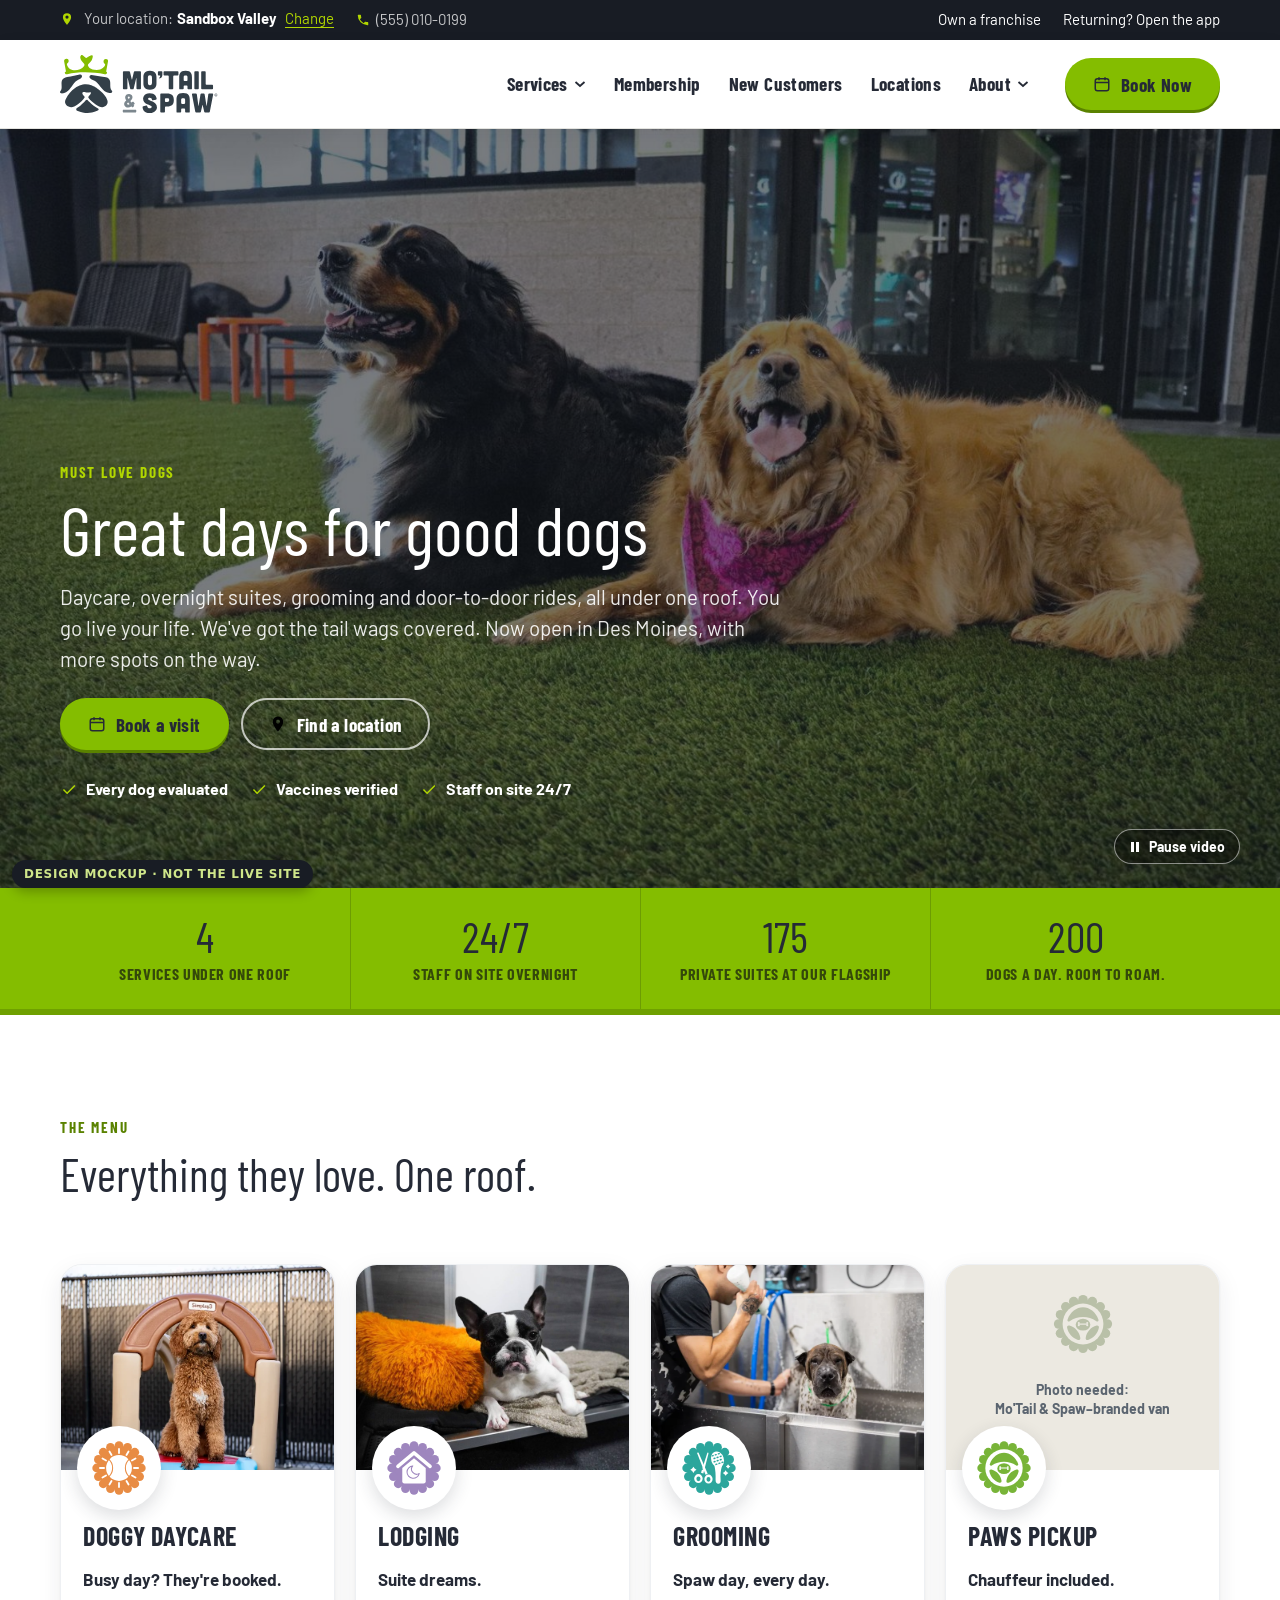
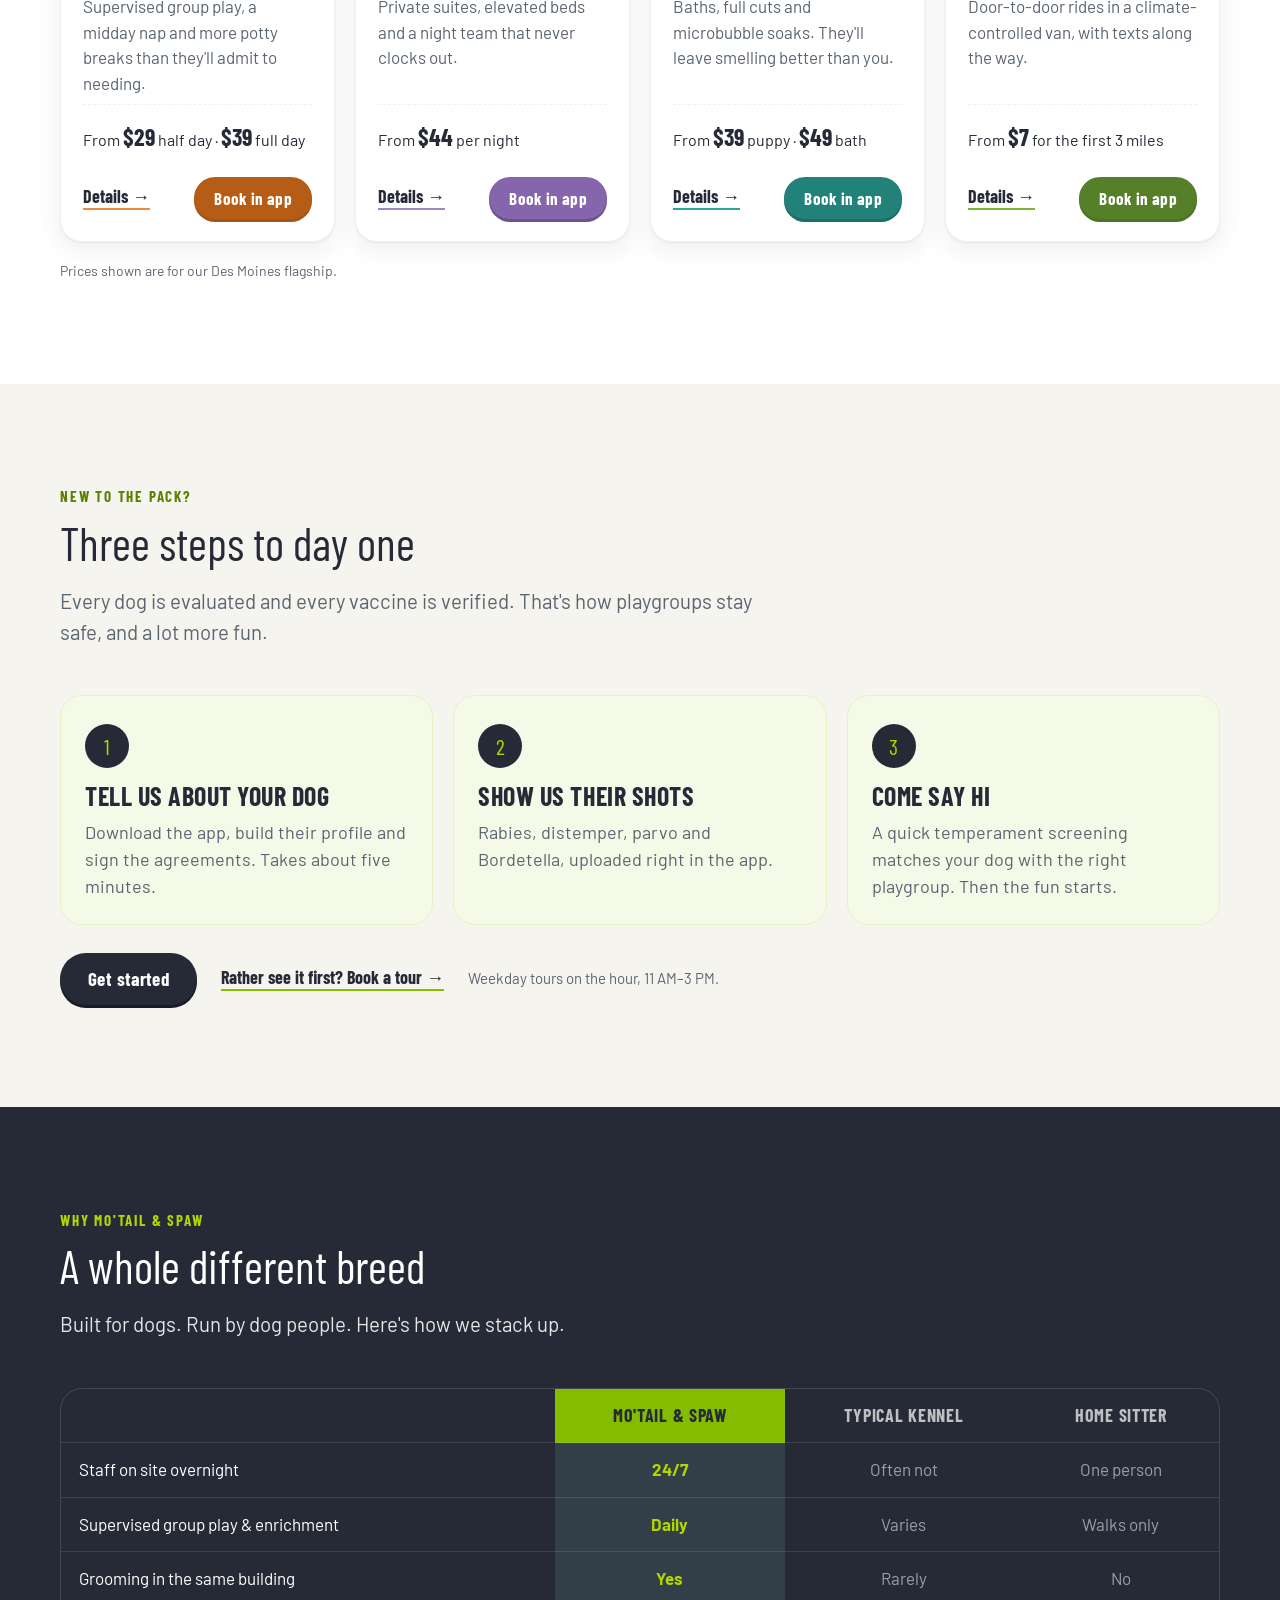
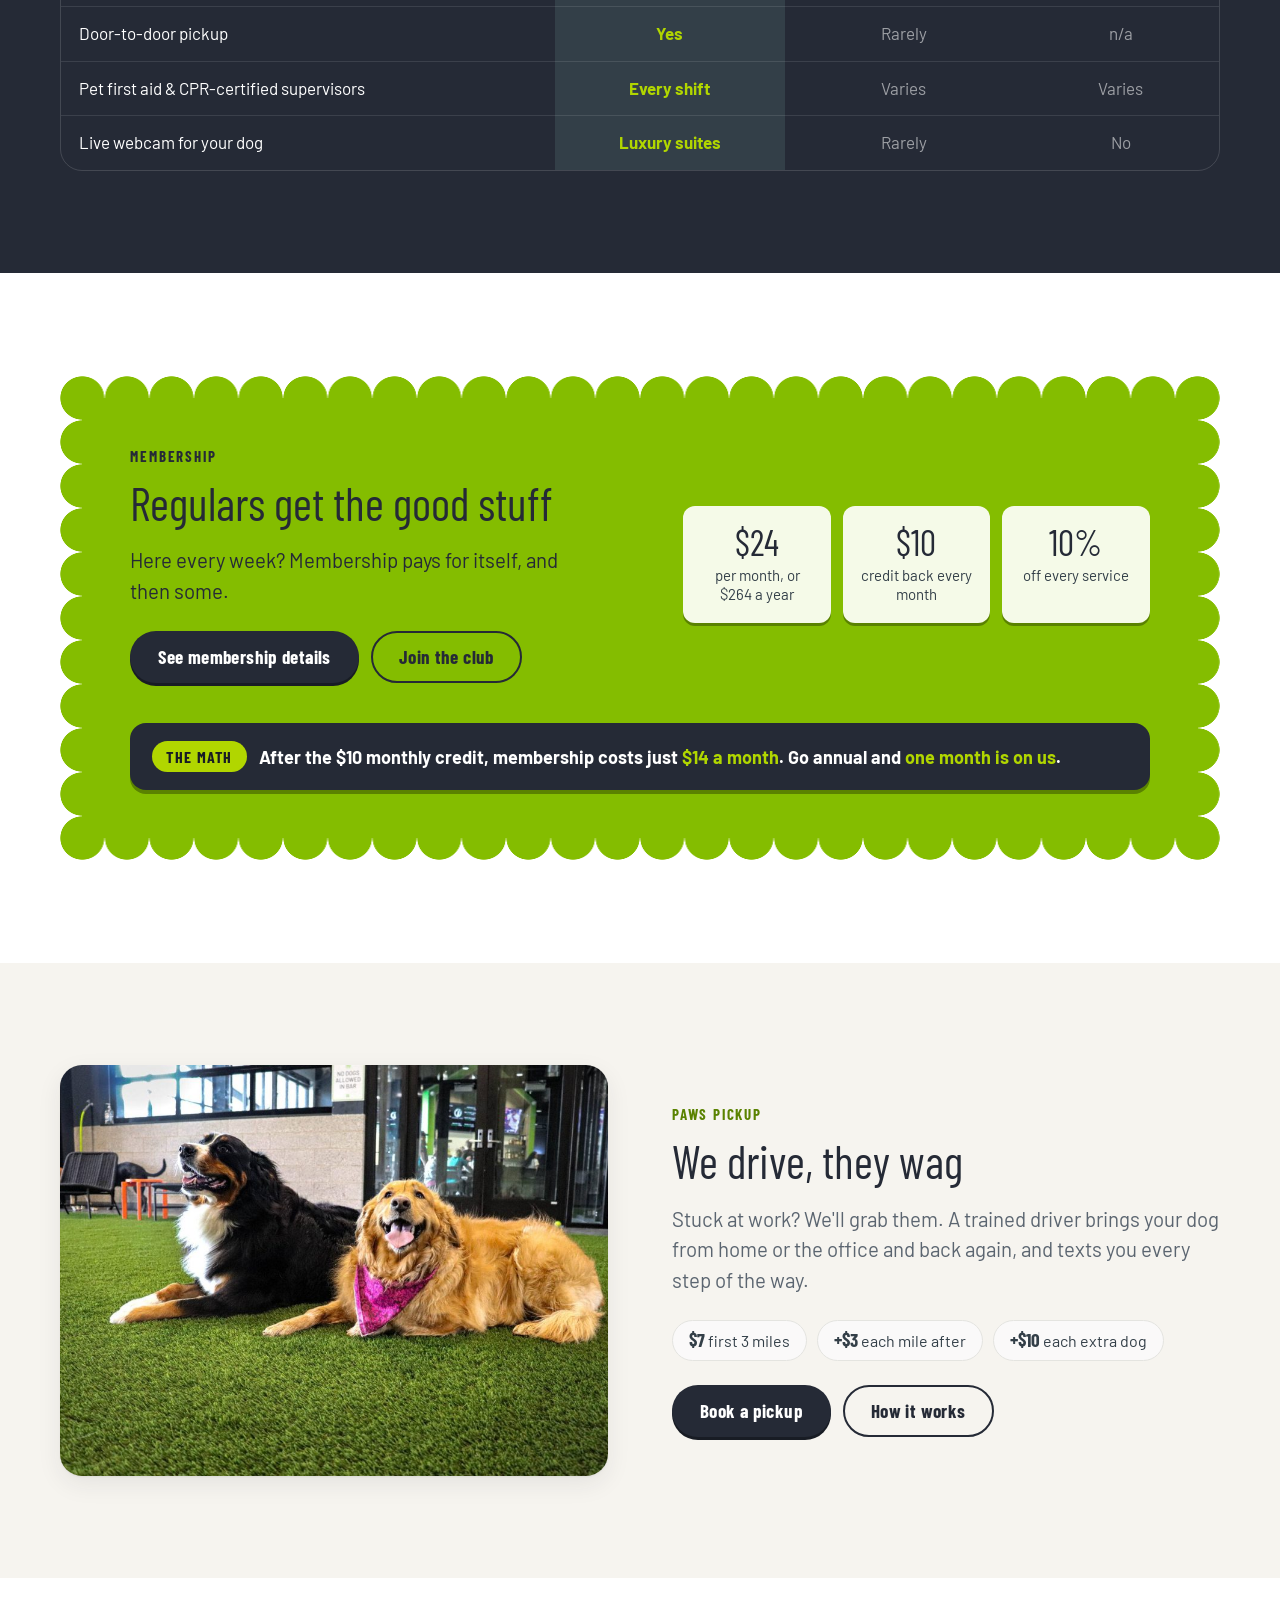
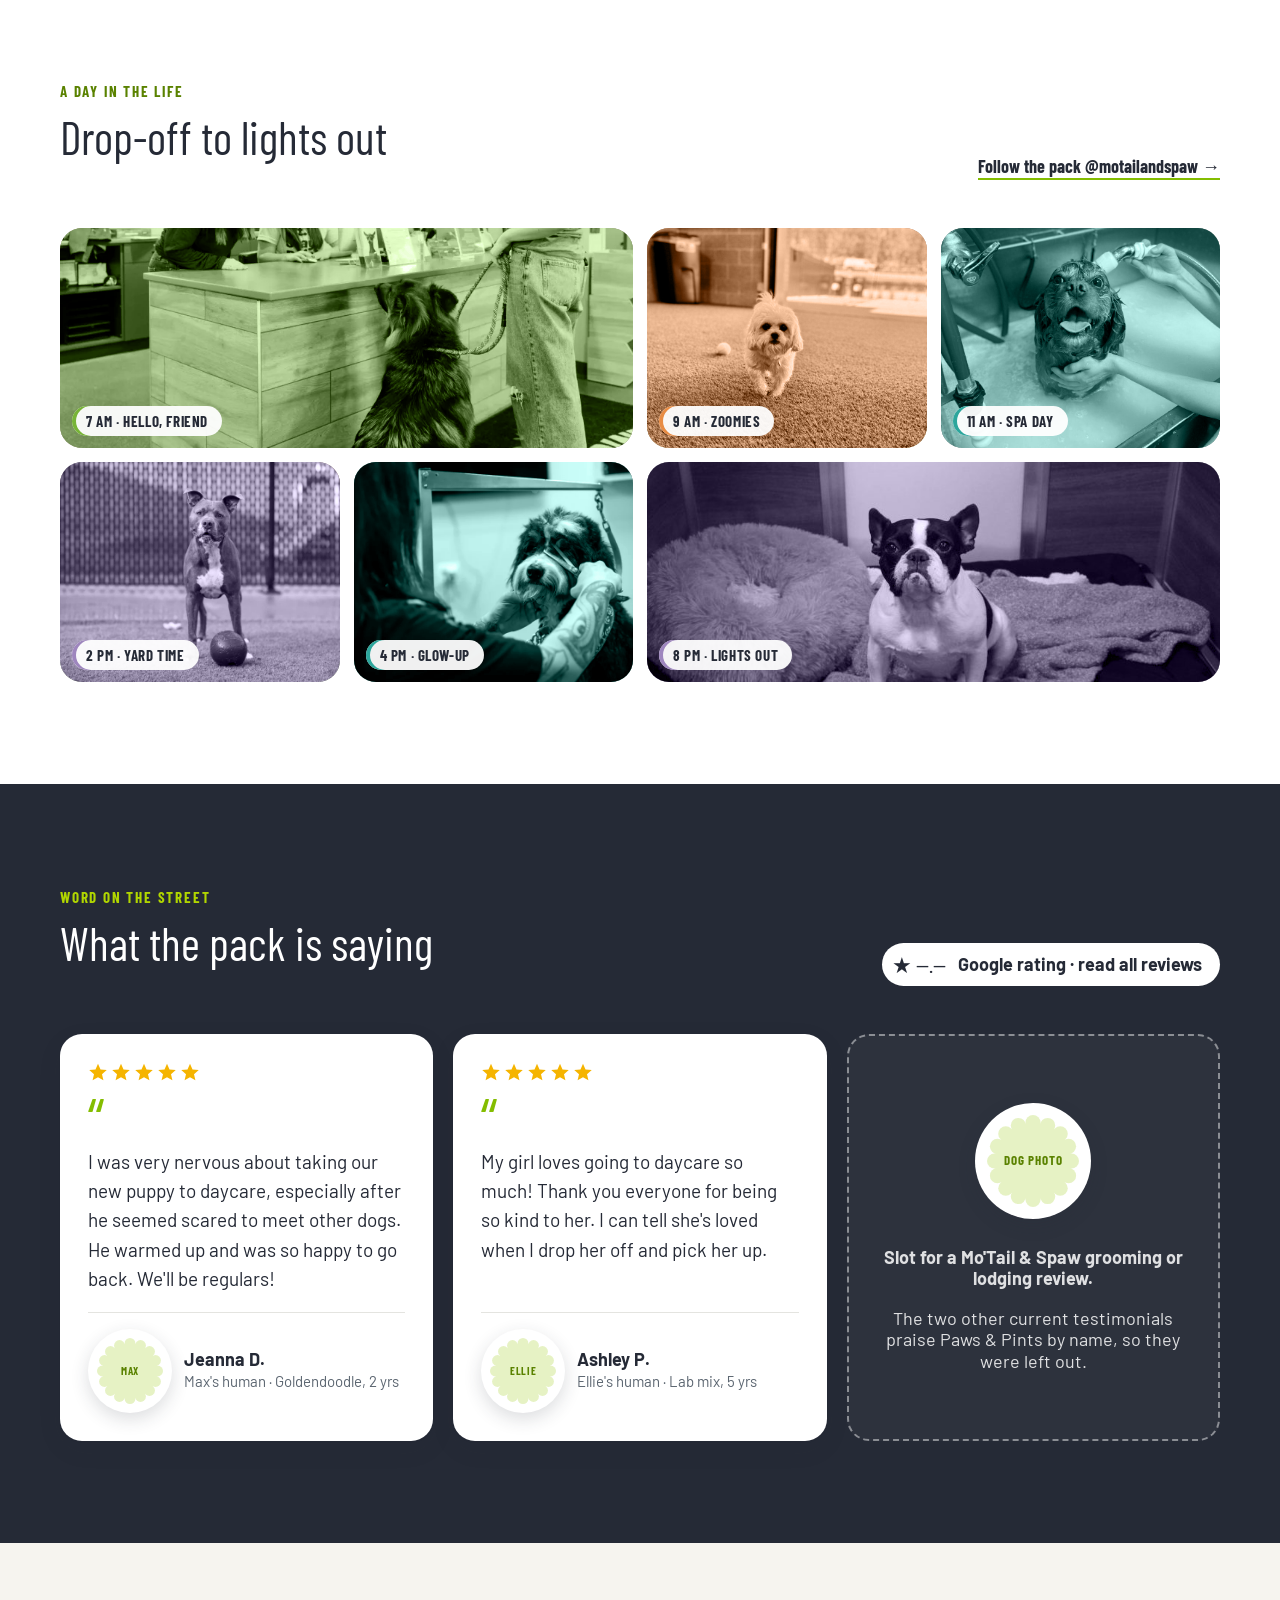
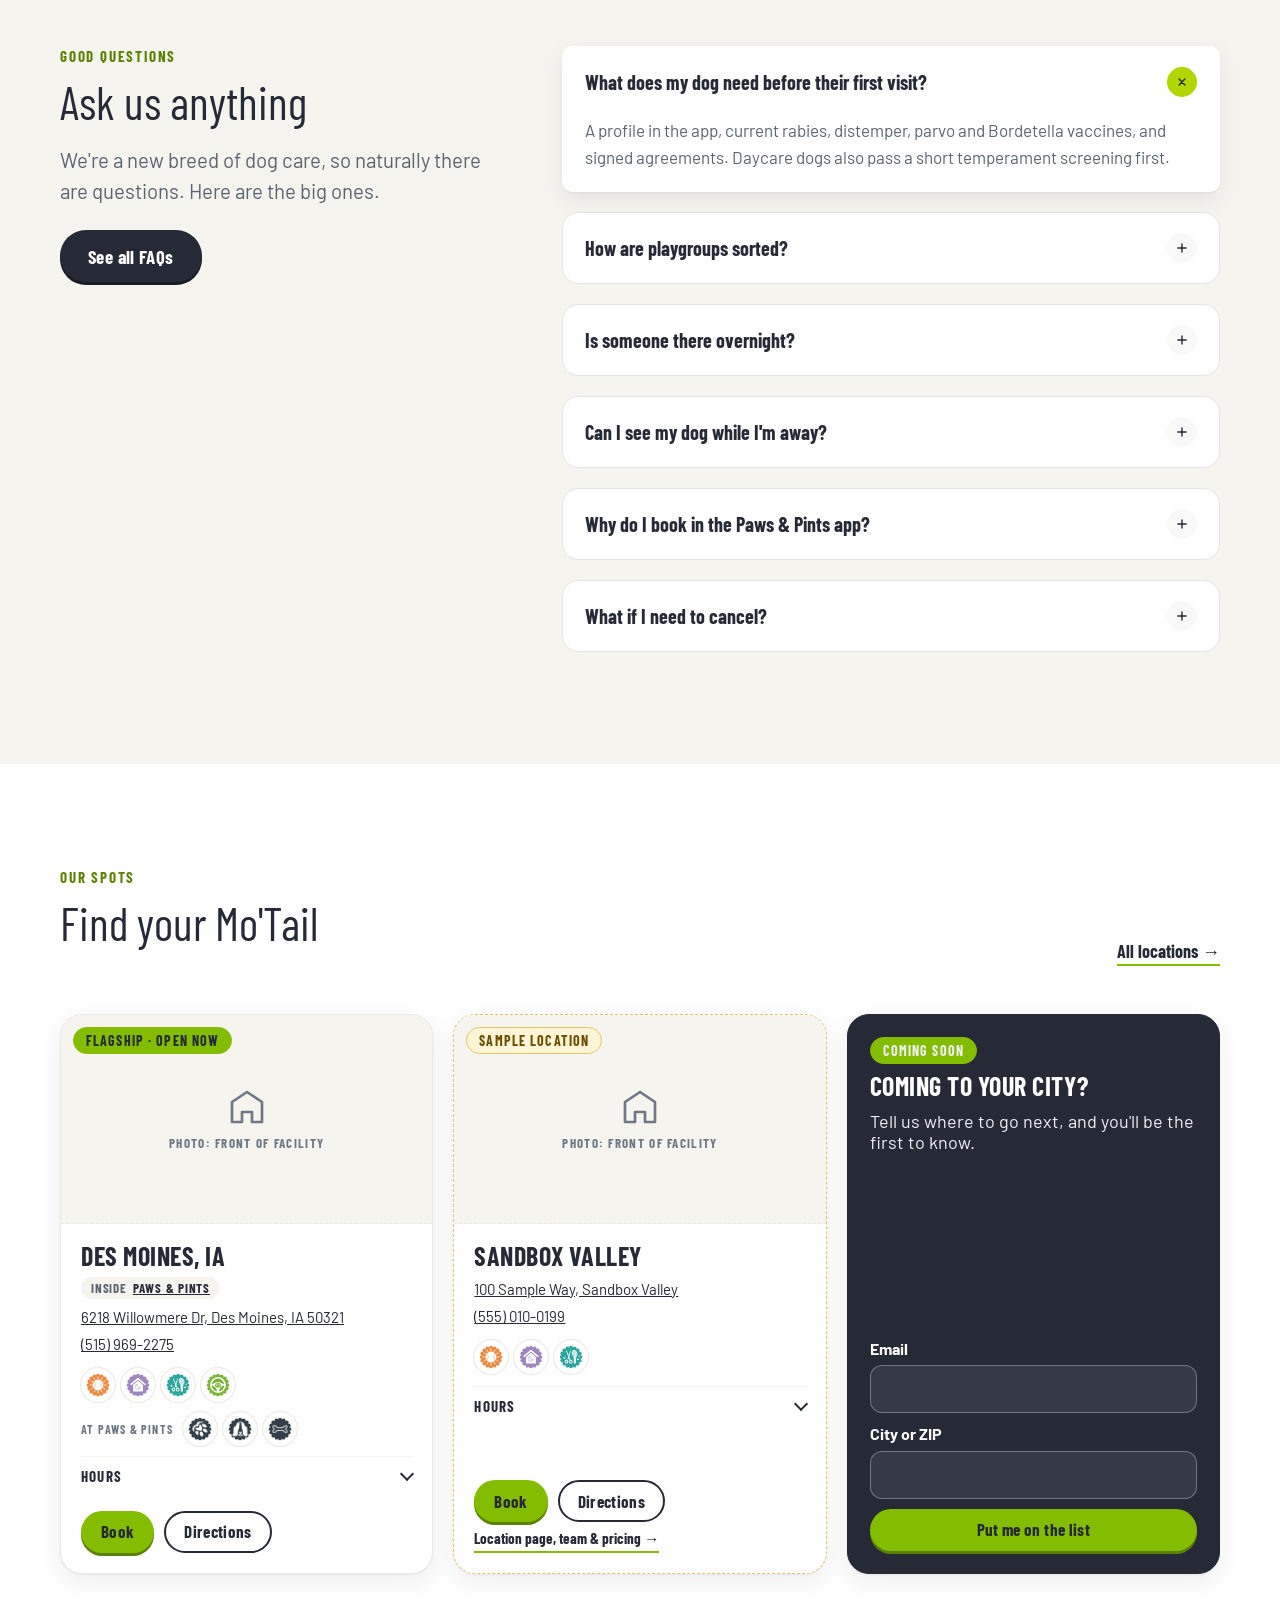
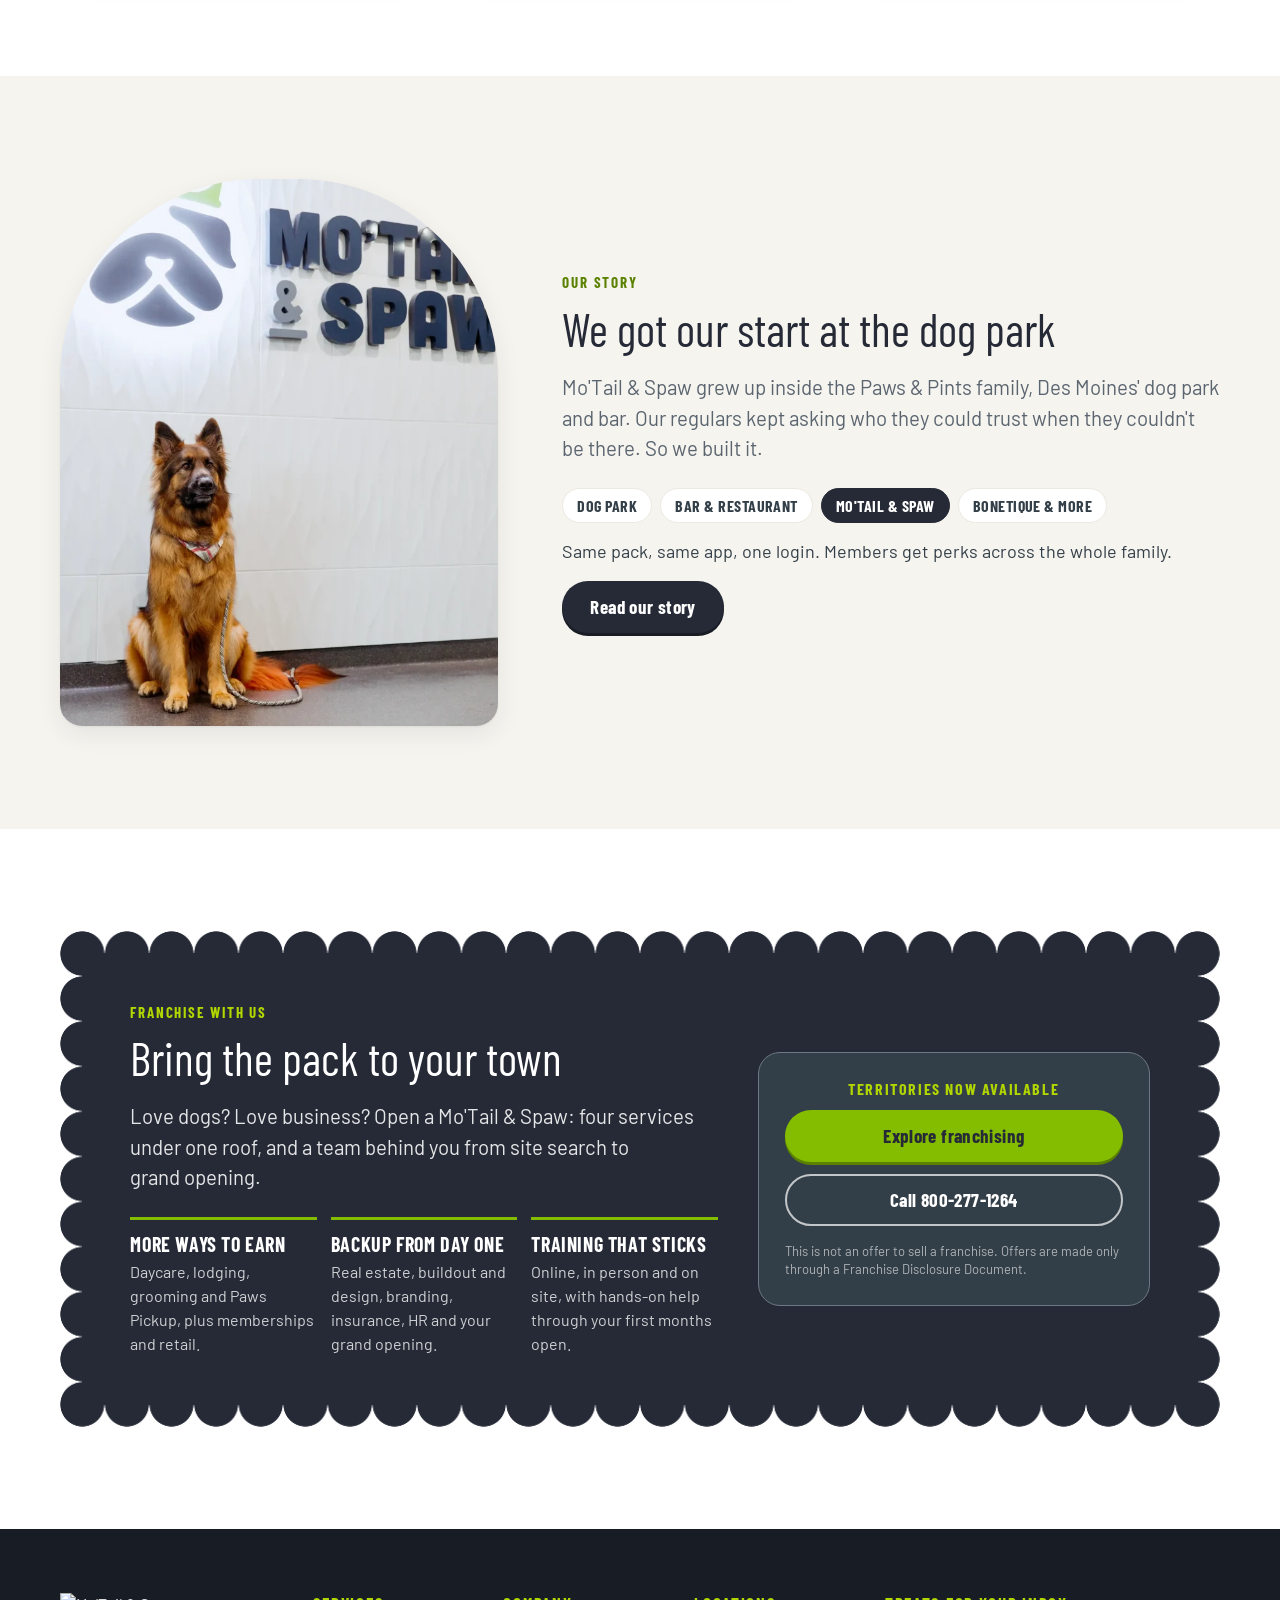
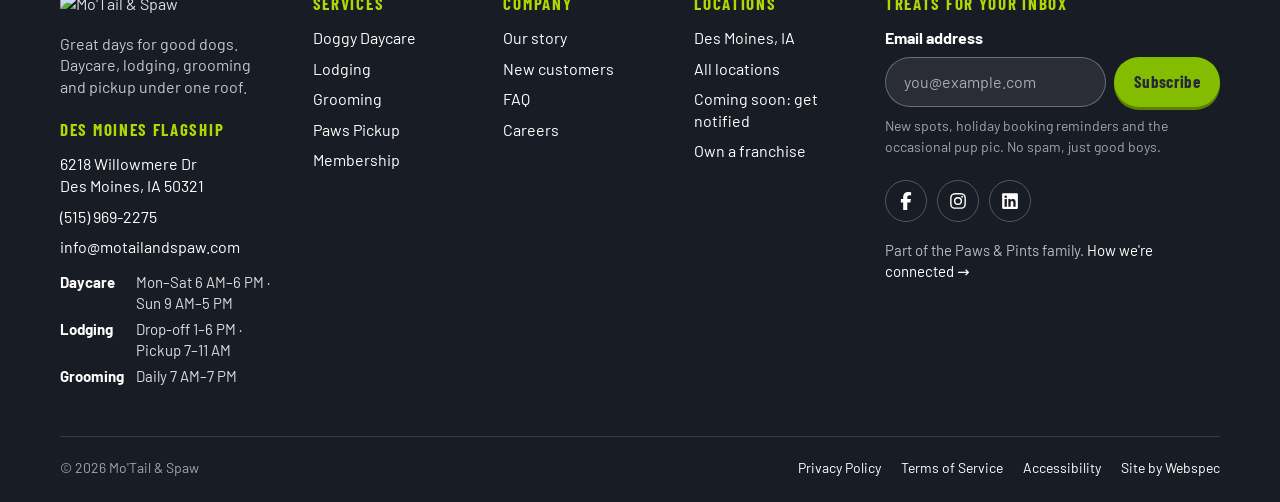
==== commit d7b447cb: "Hide Mission & Values from nav and footer Co-Authored-By: Claude Opus 5.5 <noreply@anthropic.com>" ====
--- a/index.html
+++ b/index.html
@@ -12,7 +12,7 @@
 <meta name="description" content="Premier dog daycare, grooming, lodging, and pickup services. Safe, fun, and caring experiences designed for happy, healthy pups.">
 <meta name="robots" content="index, follow, max-snippet:-1, max-image-preview:large, max-video-preview:-1">
 <link rel="canonical" href="index.html">
-
+<script id="website-schema" type="application/ld+json">{"@context":"https://schema.org","@type":"WebSite","name":"Mo’Tail \u0026 Spaw | Dog Daycare, Grooming \u0026 Lodging","alternateName":"Mo’Tail \u0026 Spaw | Dog Daycare, Grooming \u0026 Lodging","description":"Premier dog daycare, grooming, lodging, and pickup services. Safe, fun, and caring experiences designed for happy, healthy pups.","url":"https://motailandspaw.com"}</script>
 <meta property="og:url" content="https://motailandspaw.com/">
 <meta property="og:site_name" content="MoTail and Spaw">
 <meta property="og:locale" content="en_US">
@@ -121,7 +121,17 @@
 
 <!-- End Google Tag Manager --><link rel="stylesheet" href="redesign.css">
 <meta property="og:image" content="https://motailandspaw.com/wp-content/uploads/2026/03/Edit-1-13-scaled-1-1536x1024.jpg">
-
+<script type="application/ld+json">
+{"@context":"https://schema.org","@type":"PetStore","additionalType":"https://schema.org/LocalBusiness",
+ "name":"Mo'Tail & Spaw","url":"https://motailandspaw.com/","telephone":"+1-515-969-2275",
+ "image":"https://motailandspaw.com/wp-content/uploads/2026/01/logo-mark.png","priceRange":"$$",
+ "address":{"@type":"PostalAddress","streetAddress":"6218 Willowmere Dr","addressLocality":"Des Moines","addressRegion":"IA","postalCode":"50321","addressCountry":"US"},
+ "openingHoursSpecification":[
+  {"@type":"OpeningHoursSpecification","dayOfWeek":["Monday","Tuesday","Wednesday","Thursday","Friday","Saturday"],"opens":"06:00","closes":"18:00"},
+  {"@type":"OpeningHoursSpecification","dayOfWeek":"Sunday","opens":"09:00","closes":"17:00"}],
+ "makesOffer":[{"@type":"Offer","name":"Doggy daycare"},{"@type":"Offer","name":"Dog lodging"},{"@type":"Offer","name":"Dog grooming"},{"@type":"Offer","name":"Pet transportation"}],
+ "sameAs":["https://www.facebook.com/motailandspaw/","https://www.instagram.com/motailandspaw/","https://www.linkedin.com/company/mo-tail-and-spaw/"]}
+</script>
 </head>
 
 <body class="home wp-singular page-template-default page page-id-281 wp-custom-logo wp-embed-responsive wp-theme-moraw-theme">
@@ -134,8 +144,14 @@
 <div class="rd-util" role="region" aria-label="Location and quick links">
   <div class="rd-wrap">
     <div class="rd-util__left">
-      <a class="rd-loc" href="#" data-mock-off title="Not part of this mockup yet"><svg viewBox="0 0 24 24" aria-hidden="true"><path d="M12 2a7 7 0 0 0-7 7c0 5.3 7 13 7 13s7-7.7 7-13a7 7 0 0 0-7-7zm0 9.5A2.5 2.5 0 1 1 12 6a2.5 2.5 0 0 1 0 5.5z"/></svg><span class="rd-util__hide-sm">Your location:</span> <b>Des Moines, IA</b> <u>Change</u></a>
-      <a href="tel:+15159692275" class="rd-util__hide-sm"><svg viewBox="0 0 24 24" aria-hidden="true"><path d="M6.6 10.8a15.1 15.1 0 0 0 6.6 6.6l2.2-2.2c.3-.3.7-.4 1-.2 1.1.4 2.3.6 3.6.6.6 0 1 .4 1 1V20c0 .6-.4 1-1 1A17 17 0 0 1 3 4c0-.6.4-1 1-1h3.5c.6 0 1 .4 1 1 0 1.3.2 2.5.6 3.6.1.3 0 .7-.2 1z"/></svg>(515) 969-2275</a>
+      <div class="rd-locpick">
+        <button class="rd-loc" type="button" aria-expanded="false" aria-controls="rd-locmenu"><svg viewBox="0 0 24 24" aria-hidden="true"><path d="M12 2a7 7 0 0 0-7 7c0 5.3 7 13 7 13s7-7.7 7-13a7 7 0 0 0-7-7zm0 9.5A2.5 2.5 0 1 1 12 6a2.5 2.5 0 0 1 0 5.5z"/></svg><span class="rd-util__hide-sm">Your location:</span> <b data-loc-name>Des Moines, IA</b> <u>Change</u></button>
+        <ul class="rd-locmenu" id="rd-locmenu" hidden>
+          <li class="rd-locmenu__state" role="presentation">Arizona</li><li><button type="button" data-loc="sandbox-valley" data-loc-label="Sandbox Valley" data-loc-phone-text="(555) 010-0199" data-loc-tel="+15550100199">Sandbox Valley<small>Sample location</small></button></li><li class="rd-locmenu__state" role="presentation">Iowa</li><li><button type="button" data-loc="des-moines" data-loc-label="Des Moines, IA" data-loc-phone-text="(515) 969-2275" data-loc-tel="+15159692275">Des Moines, IA<small>Flagship · Open now · Inside Paws &amp; Pints</small></button></li>
+          <li><a class="rd-locmenu__all" href="locations.html">See all locations →</a></li>
+        </ul>
+      </div>
+      <a href="tel:+15159692275" class="rd-util__hide-sm" data-loc-phone><svg viewBox="0 0 24 24" aria-hidden="true"><path d="M6.6 10.8a15.1 15.1 0 0 0 6.6 6.6l2.2-2.2c.3-.3.7-.4 1-.2 1.1.4 2.3.6 3.6.6.6 0 1 .4 1 1V20c0 .6-.4 1-1 1A17 17 0 0 1 3 4c0-.6.4-1 1-1h3.5c.6 0 1 .4 1 1 0 1.3.2 2.5.6 3.6.1.3 0 .7-.2 1z"/></svg><span>(515) 969-2275</span></a>
     </div>
     <div class="rd-util__right">
       <a href="franchise.html">Own a franchise</a>
@@ -151,14 +167,14 @@
       <ul>
         <li class="rd-nav__item">
           <button class="rd-nav__parent" type="button" aria-expanded="false" aria-controls="rd-svc">Services <svg viewBox="0 0 12 12" aria-hidden="true"><path d="M1.5 4 6 8l4.5-4" fill="none" stroke="currentColor" stroke-width="1.8"/></svg></button>
-          <ul class="rd-nav__menu" id="rd-svc"><li><a href="doggy-daycare.html">Doggy Daycare<small>Full & half days</small></a></li><li><a href="lodging.html">Lodging<small>Private suites, staffed 24/7</small></a></li><li><a href="grooming.html">Grooming<small>Baths, full grooms, microbubble</small></a></li><li><a href="#" data-mock-off title="Not part of this mockup yet">Paws Pickup<small>Door-to-door rides</small></a></li></ul>
+          <ul class="rd-nav__menu" id="rd-svc"><li><a href="doggy-daycare.html">Doggy Daycare<small>Full & half days</small></a></li><li><a href="lodging.html">Lodging<small>Private suites, staffed 24/7</small></a></li><li><a href="grooming.html">Grooming<small>Baths, full grooms, microbubble</small></a></li><li><a href="paws-pickup.html">Paws Pickup<small>Door-to-door rides</small></a></li></ul>
         </li>
         <li><a href="membership.html">Membership</a></li>
-        <li><a href="#" data-mock-off title="Not part of this mockup yet">New Customers</a></li>
-        <li><a href="#" data-mock-off title="Not part of this mockup yet">Locations</a></li>
+        <li><a href="new-customers.html">New Customers</a></li>
+        <li><a href="locations.html">Locations</a></li>
         <li class="rd-nav__item">
           <button class="rd-nav__parent" type="button" aria-expanded="false" aria-controls="rd-about">About <svg viewBox="0 0 12 12" aria-hidden="true"><path d="M1.5 4 6 8l4.5-4" fill="none" stroke="currentColor" stroke-width="1.8"/></svg></button>
-          <ul class="rd-nav__menu" id="rd-about"><li><a href="#" data-mock-off title="Not part of this mockup yet">Our Story<small>Where we came from, and Paws & Pints</small></a></li><li><a href="#" data-mock-off title="Not part of this mockup yet">Mission & Values<small>What we believe about dog care</small></a></li><li><a href="#" data-mock-off title="Not part of this mockup yet">FAQ<small>Answers before you book</small></a></li></ul>
+          <ul class="rd-nav__menu" id="rd-about"><li><a href="our-story.html">Our Story<small>Where we came from, and Paws & Pints</small></a></li><li><a href="#" data-mock-off title="Not part of this mockup yet">FAQ<small>Answers before you book</small></a></li></ul>
         </li>
       </ul>
     </nav>
@@ -187,7 +203,7 @@
         <p class="rd-lead">Daycare, overnight suites, grooming and door-to-door rides, all under one roof. You go live your life. We've got the tail wags covered. Now open in Des Moines, with more spots on the way.</p>
         <div class="rd-btns">
           <a class="rd-btn rd-btn--primary" href="https://pawsandpints.app.link/app" data-book="hero" data-book-label="a visit"><svg viewBox="0 0 24 24" fill="none" stroke="currentColor" stroke-width="2" aria-hidden="true"><rect x="3" y="5" width="18" height="16" rx="3"/><path d="M3 10h18M8 3v4M16 3v4"/></svg>Book a visit</a>
-          <a class="rd-btn rd-btn--ghost" href="#" data-mock-off title="Not part of this mockup yet"><svg viewBox="0 0 24 24" aria-hidden="true"><path d="M12 2a7 7 0 0 0-7 7c0 5.3 7 13 7 13s7-7.7 7-13a7 7 0 0 0-7-7zm0 9.5A2.5 2.5 0 1 1 12 6a2.5 2.5 0 0 1 0 5.5z"/></svg>Find a location</a>
+          <a class="rd-btn rd-btn--ghost" href="locations.html"><svg viewBox="0 0 24 24" aria-hidden="true"><path d="M12 2a7 7 0 0 0-7 7c0 5.3 7 13 7 13s7-7.7 7-13a7 7 0 0 0-7-7zm0 9.5A2.5 2.5 0 1 1 12 6a2.5 2.5 0 0 1 0 5.5z"/></svg>Find a location</a>
         </div>
         <ul class="rd-hero__proof">
           <li><svg viewBox="0 0 24 24" aria-hidden="true"><path d="M9.5 16.2 5.3 12l-1.4 1.4 5.6 5.6 11-11-1.4-1.4z"/></svg>Every dog evaluated</li>
@@ -271,7 +287,7 @@
           <p class="rd-card__price">From <strong>$7</strong> for the first 3 miles</p>
         </div>
         <div class="rd-card__actions">
-          <a class="rd-link" href="#" data-mock-off title="Not part of this mockup yet">Details<span class="rd-sr"> about Paws Pickup</span></a>
+          <a class="rd-link" href="paws-pickup.html">Details<span class="rd-sr"> about Paws Pickup</span></a>
           <a class="rd-btn rd-btn--dark rd-btn--sm" href="https://pawsandpints.app.link/app" data-book="pickup" data-book-label="a pickup">Book in app</a>
         </div>
       </article>
@@ -294,8 +310,8 @@
         <li class="rd-step"><h3 class="rd-h3">Come say hi</h3><p>A quick temperament screening matches your dog with the right playgroup. Then the fun starts.</p></li>
       </ol>
       <div class="rd-steps-cta">
-        <a class="rd-btn rd-btn--dark" href="#" data-mock-off title="Not part of this mockup yet">Get started</a>
-        <a class="rd-link" href="#" data-mock-off title="Not part of this mockup yet">Rather see it first? Book a tour</a>
+        <a class="rd-btn rd-btn--dark" href="new-customers.html">Get started</a>
+        <a class="rd-link" href="new-customers.html#tour">Rather see it first? Book a tour</a>
         <small>Weekday tours on the hour, 11 AM–3 PM.</small>
       </div>
     </div>
@@ -363,7 +379,7 @@
         </ul>
         <div class="rd-btns">
           <a class="rd-btn rd-btn--dark" href="https://pawsandpints.app.link/app" data-book="pickup" data-book-label="a pickup">Book a pickup</a>
-          <a class="rd-btn rd-btn--ghost" href="#" data-mock-off title="Not part of this mockup yet">How it works</a>
+          <a class="rd-btn rd-btn--ghost" href="paws-pickup.html">How it works</a>
         </div>
       </div>
     </div>
@@ -434,7 +450,7 @@
         <details class="rd-acc"><summary>How are playgroups sorted?</summary><div><p>By size, age and play style, based on the temperament screening. Dogs who prefer a quieter day can book a Day Stay instead of group play.</p></div></details>
         <details class="rd-acc"><summary>Is someone there overnight?</summary><div><p>Yes. Our lodging is staffed 24 hours a day, 7 days a week, and every supervisor is certified in pet first aid and CPR.</p></div></details>
         <details class="rd-acc"><summary>Can I see my dog while I'm away?</summary><div><p>Luxury suites include a live webcam, and our team is happy to send updates during business hours.</p></div></details>
-        <details class="rd-acc"><summary>Why do I book in the Paws &amp; Pints app?</summary><div><p>Mo'Tail &amp; Spaw is part of the Paws &amp; Pints family, so both share one app and one login. <a href="#" data-mock-off title="Not part of this mockup yet">Read our story</a>.</p></div></details>
+        <details class="rd-acc"><summary>Why do I book in the Paws &amp; Pints app?</summary><div><p>Mo'Tail &amp; Spaw is part of the Paws &amp; Pints family, so both share one app and one login. <a href="our-story.html">Read our story</a>.</p></div></details>
         <details class="rd-acc"><summary>What if I need to cancel?</summary><div><p>Lodging needs 48 hours' notice. Paws Pickup can be cancelled up to 2 hours before the trip.</p></div></details>
       </div>
     </div>
@@ -448,44 +464,55 @@
           <p class="rd-eyebrow">Our spots</p>
           <h2 class="rd-h2" id="rd-loc-h">Find your Mo'Tail</h2>
         </div>
-        <a class="rd-link" href="#" data-mock-off title="Not part of this mockup yet">All locations</a>
+        <a class="rd-link" href="locations.html">All locations</a>
       </div>
       
-      <div class="rd-locs">
-        <article class="rd-loc-card">
-          <div class="rd-loc-card__map"><iframe title="Map to Mo'Tail &amp; Spaw Des Moines" loading="lazy" referrerpolicy="no-referrer-when-downgrade" src="https://maps.google.com/maps?q=6218%20Willowmere%20Dr%2C%20Des%20Moines%2C%20IA%2050321&amp;z=14&amp;output=embed"></iframe></div>
-          <div class="rd-loc-card__body">
-            <p class="rd-badge">Flagship · Open now</p>
+      <div class="rd-lgrid">
+        
+        <article class="rd-lcard" id="des-moines" data-search="des moines ia iowa 50321 west des moines urbandale ankeny johnston clive waukee">
+          <div class="rd-lcard__img"><div class="rd-lcard__ph"><svg viewBox="0 0 24 24" aria-hidden="true"><path d="M3 21V9l9-6 9 6v12h-6v-6H9v6z" fill="none" stroke="currentColor" stroke-width="1.6" stroke-linejoin="round"/></svg><span>Photo: front of facility</span></div><p class="rd-badge rd-badge--lime rd-lcard__badge">Flagship · Open now</p></div>
+          <div class="rd-lcard__body">
             <h3 class="rd-h3">Des Moines, IA</h3>
-            <ul class="rd-contact-list">
-              <li><a href="https://maps.app.goo.gl/TuUTK9XTyUs4bWcH9" target="_blank" rel="noopener">6218 Willowmere Dr, Des Moines, IA 50321</a></li>
-              <li><a href="tel:+15159692275">(515) 969-2275</a></li>
-            </ul>
-            <table class="rd-hours">
-              <caption class="rd-sr">Des Moines hours by service</caption>
-              <tr><th scope="row">Daycare</th><td>Mon–Sat 6 AM–6 PM · Sun 9 AM–5 PM</td></tr>
-              <tr><th scope="row">Lodging</th><td>Drop-off 1–6 PM · Pickup 7–11 AM</td></tr>
-              <tr><th scope="row">Grooming</th><td>Daily 7 AM–7 PM</td></tr>
-              <tr><th scope="row">Pickup</th><td>Mon–Fri 7 AM–7 PM · Sat 9 AM–5 PM</td></tr>
-            </table>
-            <p class="rd-loc-card__note"><svg viewBox="0 0 24 24" aria-hidden="true"><path d="M9.5 16.2 5.3 12l-1.4 1.4 5.6 5.6 11-11-1.4-1.4z"/></svg>24-hour emergency vet one block away</p>
-            <div class="rd-btns">
-              <a class="rd-btn rd-btn--dark rd-btn--sm" href="#" data-mock-off title="Not part of this mockup yet">Book a tour</a>
+            <p class="rd-lcard__inside">Inside <a href="https://pawsandpintsdsm.com/" target="_blank" rel="noopener">Paws &amp; Pints</a></p>
+            <p class="rd-lcard__addr"><a href="https://maps.app.goo.gl/TuUTK9XTyUs4bWcH9" target="_blank" rel="noopener">6218 Willowmere Dr, Des Moines, IA 50321</a></p>
+            <p class="rd-lcard__phone"><a href="tel:+15159692275">(515) 969-2275</a></p>
+            <ul class="rd-lcard__svcs" aria-label="Services at Des Moines, IA"><li class="rd-card--daycare" title="Daycare"><span class="rd-cross__icon"><svg xmlns="http://www.w3.org/2000/svg" viewBox="0 0 64 64" aria-hidden="true" focusable="false" ><defs><mask id="rd-m-daycare" maskUnits="userSpaceOnUse" x="0" y="0" width="1024" height="1024"><rect width="1024" height="1024" fill="#fff"/><g fill="#000" stroke="#000"><circle cx="512" cy="512" r="200" stroke="none"/><line x1="512.0" y1="744.0" x2="512.0" y2="808.0" stroke-width="28" stroke-linecap="round"/><line x1="396.0" y1="712.9" x2="364.0" y2="768.3" stroke-width="28" stroke-linecap="round"/><line x1="311.1" y1="628.0" x2="255.7" y2="660.0" stroke-width="28" stroke-linecap="round"/><line x1="280.0" y1="512.0" x2="216.0" y2="512.0" stroke-width="28" stroke-linecap="round"/><line x1="311.1" y1="396.0" x2="255.7" y2="364.0" stroke-width="28" stroke-linecap="round"/><line x1="396.0" y1="311.1" x2="364.0" y2="255.7" stroke-width="28" stroke-linecap="round"/><line x1="512.0" y1="280.0" x2="512.0" y2="216.0" stroke-width="28" stroke-linecap="round"/><line x1="628.0" y1="311.1" x2="660.0" y2="255.7" stroke-width="28" stroke-linecap="round"/><line x1="712.9" y1="396.0" x2="768.3" y2="364.0" stroke-width="28" stroke-linecap="round"/><line x1="744.0" y1="512.0" x2="808.0" y2="512.0" stroke-width="28" stroke-linecap="round"/><line x1="712.9" y1="628.0" x2="768.3" y2="660.0" stroke-width="28" stroke-linecap="round"/><line x1="628.0" y1="712.9" x2="660.0" y2="768.3" stroke-width="28" stroke-linecap="round"/></g><g fill="#fff" stroke="#fff"><path d="M356 380C432 450 432 574 356 644M668 380C592 450 592 574 668 644" fill="none" stroke-width="16" stroke-linecap="round"/></g></mask></defs><g transform="scale(.0625)" fill="currentColor"><g mask="url(#rd-m-daycare)"><circle cx="512" cy="512" r="346"/><circle cx="858.0" cy="512.0" r="68"/><circle cx="831.7" cy="644.4" r="68"/><circle cx="756.7" cy="756.7" r="68"/><circle cx="644.4" cy="831.7" r="68"/><circle cx="512.0" cy="858.0" r="68"/><circle cx="379.6" cy="831.7" r="68"/><circle cx="267.3" cy="756.7" r="68"/><circle cx="192.3" cy="644.4" r="68"/><circle cx="166.0" cy="512.0" r="68"/><circle cx="192.3" cy="379.6" r="68"/><circle cx="267.3" cy="267.3" r="68"/><circle cx="379.6" cy="192.3" r="68"/><circle cx="512.0" cy="166.0" r="68"/><circle cx="644.4" cy="192.3" r="68"/><circle cx="756.7" cy="267.3" r="68"/><circle cx="831.7" cy="379.6" r="68"/></g></g></svg></span><span class="rd-sr">Daycare</span></li><li class="rd-card--lodging" title="Lodging"><span class="rd-cross__icon"><svg xmlns="http://www.w3.org/2000/svg" viewBox="0 0 64 64" aria-hidden="true" focusable="false" ><defs><mask id="rd-m-lodging" maskUnits="userSpaceOnUse" x="0" y="0" width="1024" height="1024"><rect width="1024" height="1024" fill="#fff"/><g fill="#000" stroke="#000"><path d="M262 488 512 278 762 488" fill="none" stroke-width="54" stroke-linecap="round" stroke-linejoin="round"/><path d="M330 512 512 360 694 512V718a34 34 0 0 1-34 34H364a34 34 0 0 1-34-34z" stroke="none"/></g><g fill="#fff" stroke="#fff"><path d="M492.7 479.3A96 96 0 1 0 593.7 595.9A78 78 0 0 1 492.7 479.3Z" fill="none" stroke-width="16" stroke-linejoin="round"/></g></mask></defs><g transform="scale(.0625)" fill="currentColor"><g mask="url(#rd-m-lodging)"><circle cx="512" cy="512" r="346"/><circle cx="858.0" cy="512.0" r="68"/><circle cx="831.7" cy="644.4" r="68"/><circle cx="756.7" cy="756.7" r="68"/><circle cx="644.4" cy="831.7" r="68"/><circle cx="512.0" cy="858.0" r="68"/><circle cx="379.6" cy="831.7" r="68"/><circle cx="267.3" cy="756.7" r="68"/><circle cx="192.3" cy="644.4" r="68"/><circle cx="166.0" cy="512.0" r="68"/><circle cx="192.3" cy="379.6" r="68"/><circle cx="267.3" cy="267.3" r="68"/><circle cx="379.6" cy="192.3" r="68"/><circle cx="512.0" cy="166.0" r="68"/><circle cx="644.4" cy="192.3" r="68"/><circle cx="756.7" cy="267.3" r="68"/><circle cx="831.7" cy="379.6" r="68"/></g></g></svg></span><span class="rd-sr">Lodging</span></li><li class="rd-card--grooming" title="Grooming"><span class="rd-cross__icon"><svg xmlns="http://www.w3.org/2000/svg" viewBox="0 0 64 64" aria-hidden="true" focusable="false" ><defs><mask id="rd-m-grooming" maskUnits="userSpaceOnUse" x="0" y="0" width="1024" height="1024"><rect width="1024" height="1024" fill="#fff"/><g fill="#000" stroke="#000"><g stroke="none"><path d="M330 286c-4-16 14-22 22-8l140 324-34 16z"/><path d="M484 282c4-16 22-12 20 4L424 596l-36-12z"/><path fill-rule="evenodd" d="M348 606a66 70 0 1 1 0 140 66 70 0 0 1 0-140zm0 38a32 36 0 1 0 0 72 32 36 0 0 0 0-72z"/><path fill-rule="evenodd" d="M504 614a64 70 0 1 1 0 140 64 70 0 0 1 0-140zm0 38a31 36 0 1 0 0 72 31 36 0 0 0 0-72z"/><ellipse cx="644" cy="380" rx="98" ry="128" transform="rotate(-18 644 380)"/><path d="M598 480c14 70 20 140 16 214-2 44 20 66 44 64 26-2 38-26 34-64-6-74 0-146 22-214z"/><path d="M270,492 Q284.4,525.6 318,540 Q284.4,554.4 270,588 Q255.6,554.4 222,540 Q255.6,525.6 270,492 Z"/><path d="M808,454 Q818.2,477.8 842,488 Q818.2,498.2 808,522 Q797.8,498.2 774,488 Q797.8,477.8 808,454 Z"/><path d="M770,546 Q783.2,576.8 814,590 Q783.2,603.2 770,634 Q756.8,603.2 726,590 Q756.8,576.8 770,546 Z"/></g></g><g fill="#fff" stroke="#fff"><circle cx="410" cy="530" r="11" stroke="none"/><g transform="translate(640 384) rotate(-18)" stroke="none"><rect x="-66" y="-92" width="36" height="22" rx="11"/><rect x="-16" y="-92" width="36" height="22" rx="11"/><rect x="34" y="-92" width="36" height="22" rx="11"/><rect x="-52" y="-44" width="36" height="22" rx="11"/><rect x="-2" y="-44" width="36" height="22" rx="11"/><rect x="48" y="-44" width="36" height="22" rx="11"/><rect x="-66" y="4" width="36" height="22" rx="11"/><rect x="-16" y="4" width="36" height="22" rx="11"/><rect x="34" y="4" width="36" height="22" rx="11"/><rect x="-52" y="52" width="36" height="22" rx="11"/><rect x="-2" y="52" width="36" height="22" rx="11"/><rect x="48" y="52" width="36" height="22" rx="11"/></g></g></mask></defs><g transform="scale(.0625)" fill="currentColor"><g mask="url(#rd-m-grooming)"><circle cx="512" cy="512" r="346"/><circle cx="858.0" cy="512.0" r="68"/><circle cx="831.7" cy="644.4" r="68"/><circle cx="756.7" cy="756.7" r="68"/><circle cx="644.4" cy="831.7" r="68"/><circle cx="512.0" cy="858.0" r="68"/><circle cx="379.6" cy="831.7" r="68"/><circle cx="267.3" cy="756.7" r="68"/><circle cx="192.3" cy="644.4" r="68"/><circle cx="166.0" cy="512.0" r="68"/><circle cx="192.3" cy="379.6" r="68"/><circle cx="267.3" cy="267.3" r="68"/><circle cx="379.6" cy="192.3" r="68"/><circle cx="512.0" cy="166.0" r="68"/><circle cx="644.4" cy="192.3" r="68"/><circle cx="756.7" cy="267.3" r="68"/><circle cx="831.7" cy="379.6" r="68"/></g></g></svg></span><span class="rd-sr">Grooming</span></li><li class="rd-card--pickup" title="Paws Pickup"><span class="rd-cross__icon"><svg xmlns="http://www.w3.org/2000/svg" viewBox="0 0 64 64" aria-hidden="true" focusable="false" ><defs><mask id="rd-m-pickup" maskUnits="userSpaceOnUse" x="0" y="0" width="1024" height="1024"><rect width="1024" height="1024" fill="#fff"/><g fill="#000" stroke="#000"><circle cx="512" cy="512" r="290" stroke="none"/></g><g fill="#fff" stroke="#fff"><g stroke="none"><path d="M292 450C330 340 420 274 512 274S694 340 732 450c6 18-12 32-30 22-60-38-120-58-190-58s-130 20-190 58c-18 10-36-4-30-22z"/><ellipse cx="512" cy="522" rx="104" ry="84"/><path d="M286 566c-6-22 12-36 32-31 84 22 146 96 156 176 3 22-14 34-34 28-80-26-138-92-154-173z"/><path d="M738 566c6-22-12-36-32-31-84 22-146 96-156 176-3 22 14 34 34 28 80-26 138-92 154-173z"/></g></g><g fill="#000" stroke="none"><rect x="452" y="505" width="120" height="16" rx="8"/><circle cx="452" cy="498" r="15"/><circle cx="452" cy="528" r="15"/><circle cx="572" cy="498" r="15"/><circle cx="572" cy="528" r="15"/></g></mask></defs><g transform="scale(.0625)" fill="currentColor"><g mask="url(#rd-m-pickup)"><circle cx="512" cy="512" r="346"/><circle cx="858.0" cy="512.0" r="68"/><circle cx="831.7" cy="644.4" r="68"/><circle cx="756.7" cy="756.7" r="68"/><circle cx="644.4" cy="831.7" r="68"/><circle cx="512.0" cy="858.0" r="68"/><circle cx="379.6" cy="831.7" r="68"/><circle cx="267.3" cy="756.7" r="68"/><circle cx="192.3" cy="644.4" r="68"/><circle cx="166.0" cy="512.0" r="68"/><circle cx="192.3" cy="379.6" r="68"/><circle cx="267.3" cy="267.3" r="68"/><circle cx="379.6" cy="192.3" r="68"/><circle cx="512.0" cy="166.0" r="68"/><circle cx="644.4" cy="192.3" r="68"/><circle cx="756.7" cy="267.3" r="68"/><circle cx="831.7" cy="379.6" r="68"/></g></g></svg></span><span class="rd-sr">Paws Pickup</span></li></ul>
+            <div class="rd-lcard__pp"><span class="rd-lcard__pplabel">At Paws &amp; Pints</span><ul class="rd-lcard__svcs" aria-label="Paws &amp; Pints services in the same building"><li title="Dog Park"><span class="rd-cross__icon rd-ppbadge"><svg class="rd-scallop" viewBox="0 0 1024 1024" aria-hidden="true"><g fill="currentColor"><circle cx="512" cy="512" r="346"/><circle cx="858" cy="512" r="68"/><circle cx="832" cy="644" r="68"/><circle cx="757" cy="757" r="68"/><circle cx="644" cy="832" r="68"/><circle cx="512" cy="858" r="68"/><circle cx="380" cy="832" r="68"/><circle cx="267" cy="757" r="68"/><circle cx="192" cy="644" r="68"/><circle cx="166" cy="512" r="68"/><circle cx="192" cy="380" r="68"/><circle cx="267" cy="267" r="68"/><circle cx="380" cy="192" r="68"/><circle cx="512" cy="166" r="68"/><circle cx="644" cy="192" r="68"/><circle cx="757" cy="267" r="68"/><circle cx="832" cy="380" r="68"/></g></svg><img src="dog-park.png" alt=""></span><span class="rd-sr">Dog Park</span></li><li title="Bar &amp; Restaurant"><span class="rd-cross__icon rd-ppbadge"><svg class="rd-scallop" viewBox="0 0 1024 1024" aria-hidden="true"><g fill="currentColor"><circle cx="512" cy="512" r="346"/><circle cx="858" cy="512" r="68"/><circle cx="832" cy="644" r="68"/><circle cx="757" cy="757" r="68"/><circle cx="644" cy="832" r="68"/><circle cx="512" cy="858" r="68"/><circle cx="380" cy="832" r="68"/><circle cx="267" cy="757" r="68"/><circle cx="192" cy="644" r="68"/><circle cx="166" cy="512" r="68"/><circle cx="192" cy="380" r="68"/><circle cx="267" cy="267" r="68"/><circle cx="380" cy="192" r="68"/><circle cx="512" cy="166" r="68"/><circle cx="644" cy="192" r="68"/><circle cx="757" cy="267" r="68"/><circle cx="832" cy="380" r="68"/></g></svg><img src="bar.png" alt=""></span><span class="rd-sr">Bar &amp; Restaurant</span></li><li title="The Bonetique"><span class="rd-cross__icon rd-ppbadge"><svg class="rd-scallop" viewBox="0 0 1024 1024" aria-hidden="true"><g fill="currentColor"><circle cx="512" cy="512" r="346"/><circle cx="858" cy="512" r="68"/><circle cx="832" cy="644" r="68"/><circle cx="757" cy="757" r="68"/><circle cx="644" cy="832" r="68"/><circle cx="512" cy="858" r="68"/><circle cx="380" cy="832" r="68"/><circle cx="267" cy="757" r="68"/><circle cx="192" cy="644" r="68"/><circle cx="166" cy="512" r="68"/><circle cx="192" cy="380" r="68"/><circle cx="267" cy="267" r="68"/><circle cx="380" cy="192" r="68"/><circle cx="512" cy="166" r="68"/><circle cx="644" cy="192" r="68"/><circle cx="757" cy="267" r="68"/><circle cx="832" cy="380" r="68"/></g></svg><img src="bonetique.png" alt=""></span><span class="rd-sr">The Bonetique</span></li></ul></div>
+            <details class="rd-lcard__hours"><summary>Hours</summary><table class="rd-hours"><caption class="rd-sr">Des Moines, IA hours</caption><tr><th scope="row">Daycare</th><td>Mon–Sat 6 AM–6 PM · Sun 9 AM–5 PM</td></tr><tr><th scope="row">Lodging</th><td>Drop-off 1–6 PM · Pickup 7–11 AM, daily</td></tr><tr><th scope="row">Grooming</th><td>Daily 7 AM–7 PM</td></tr><tr><th scope="row">Paws Pickup</th><td>Mon–Fri 7 AM–7 PM · Sat 9 AM–5 PM</td></tr></table></details>
+            <div class="rd-lcard__actions">
+              <a class="rd-btn rd-btn--primary rd-btn--sm" href="https://pawsandpints.app.link/app" data-book="location-des-moines" data-book-label="a visit in Des Moines, IA">Book</a>
               <a class="rd-btn rd-btn--ghost rd-btn--sm" href="https://maps.app.goo.gl/TuUTK9XTyUs4bWcH9" target="_blank" rel="noopener">Directions</a>
             </div>
+            
           </div>
         </article>
-        <aside class="rd-loc-next rd-on-dark" id="notify">
+        <article class="rd-lcard is-sample" id="sandbox-valley" data-search="sandbox valley az arizona  sample">
+          <div class="rd-lcard__img"><div class="rd-lcard__ph"><svg viewBox="0 0 24 24" aria-hidden="true"><path d="M3 21V9l9-6 9 6v12h-6v-6H9v6z" fill="none" stroke="currentColor" stroke-width="1.6" stroke-linejoin="round"/></svg><span>Photo: front of facility</span></div><p class="rd-badge rd-badge--sample rd-lcard__badge">Sample location</p></div>
+          <div class="rd-lcard__body">
+            <h3 class="rd-h3">Sandbox Valley</h3>
+            
+            <p class="rd-lcard__addr"><a href="https://www.google.com/maps/search/?api=1&amp;query=33.1685%2C-111.5626" target="_blank" rel="noopener">100 Sample Way, Sandbox Valley</a></p>
+            <p class="rd-lcard__phone"><a href="tel:+15550100199">(555) 010-0199</a></p>
+            <ul class="rd-lcard__svcs" aria-label="Services at Sandbox Valley"><li class="rd-card--daycare" title="Daycare"><span class="rd-cross__icon"><svg xmlns="http://www.w3.org/2000/svg" viewBox="0 0 64 64" aria-hidden="true" focusable="false" ><defs><mask id="rd-m-daycare" maskUnits="userSpaceOnUse" x="0" y="0" width="1024" height="1024"><rect width="1024" height="1024" fill="#fff"/><g fill="#000" stroke="#000"><circle cx="512" cy="512" r="200" stroke="none"/><line x1="512.0" y1="744.0" x2="512.0" y2="808.0" stroke-width="28" stroke-linecap="round"/><line x1="396.0" y1="712.9" x2="364.0" y2="768.3" stroke-width="28" stroke-linecap="round"/><line x1="311.1" y1="628.0" x2="255.7" y2="660.0" stroke-width="28" stroke-linecap="round"/><line x1="280.0" y1="512.0" x2="216.0" y2="512.0" stroke-width="28" stroke-linecap="round"/><line x1="311.1" y1="396.0" x2="255.7" y2="364.0" stroke-width="28" stroke-linecap="round"/><line x1="396.0" y1="311.1" x2="364.0" y2="255.7" stroke-width="28" stroke-linecap="round"/><line x1="512.0" y1="280.0" x2="512.0" y2="216.0" stroke-width="28" stroke-linecap="round"/><line x1="628.0" y1="311.1" x2="660.0" y2="255.7" stroke-width="28" stroke-linecap="round"/><line x1="712.9" y1="396.0" x2="768.3" y2="364.0" stroke-width="28" stroke-linecap="round"/><line x1="744.0" y1="512.0" x2="808.0" y2="512.0" stroke-width="28" stroke-linecap="round"/><line x1="712.9" y1="628.0" x2="768.3" y2="660.0" stroke-width="28" stroke-linecap="round"/><line x1="628.0" y1="712.9" x2="660.0" y2="768.3" stroke-width="28" stroke-linecap="round"/></g><g fill="#fff" stroke="#fff"><path d="M356 380C432 450 432 574 356 644M668 380C592 450 592 574 668 644" fill="none" stroke-width="16" stroke-linecap="round"/></g></mask></defs><g transform="scale(.0625)" fill="currentColor"><g mask="url(#rd-m-daycare)"><circle cx="512" cy="512" r="346"/><circle cx="858.0" cy="512.0" r="68"/><circle cx="831.7" cy="644.4" r="68"/><circle cx="756.7" cy="756.7" r="68"/><circle cx="644.4" cy="831.7" r="68"/><circle cx="512.0" cy="858.0" r="68"/><circle cx="379.6" cy="831.7" r="68"/><circle cx="267.3" cy="756.7" r="68"/><circle cx="192.3" cy="644.4" r="68"/><circle cx="166.0" cy="512.0" r="68"/><circle cx="192.3" cy="379.6" r="68"/><circle cx="267.3" cy="267.3" r="68"/><circle cx="379.6" cy="192.3" r="68"/><circle cx="512.0" cy="166.0" r="68"/><circle cx="644.4" cy="192.3" r="68"/><circle cx="756.7" cy="267.3" r="68"/><circle cx="831.7" cy="379.6" r="68"/></g></g></svg></span><span class="rd-sr">Daycare</span></li><li class="rd-card--lodging" title="Lodging"><span class="rd-cross__icon"><svg xmlns="http://www.w3.org/2000/svg" viewBox="0 0 64 64" aria-hidden="true" focusable="false" ><defs><mask id="rd-m-lodging" maskUnits="userSpaceOnUse" x="0" y="0" width="1024" height="1024"><rect width="1024" height="1024" fill="#fff"/><g fill="#000" stroke="#000"><path d="M262 488 512 278 762 488" fill="none" stroke-width="54" stroke-linecap="round" stroke-linejoin="round"/><path d="M330 512 512 360 694 512V718a34 34 0 0 1-34 34H364a34 34 0 0 1-34-34z" stroke="none"/></g><g fill="#fff" stroke="#fff"><path d="M492.7 479.3A96 96 0 1 0 593.7 595.9A78 78 0 0 1 492.7 479.3Z" fill="none" stroke-width="16" stroke-linejoin="round"/></g></mask></defs><g transform="scale(.0625)" fill="currentColor"><g mask="url(#rd-m-lodging)"><circle cx="512" cy="512" r="346"/><circle cx="858.0" cy="512.0" r="68"/><circle cx="831.7" cy="644.4" r="68"/><circle cx="756.7" cy="756.7" r="68"/><circle cx="644.4" cy="831.7" r="68"/><circle cx="512.0" cy="858.0" r="68"/><circle cx="379.6" cy="831.7" r="68"/><circle cx="267.3" cy="756.7" r="68"/><circle cx="192.3" cy="644.4" r="68"/><circle cx="166.0" cy="512.0" r="68"/><circle cx="192.3" cy="379.6" r="68"/><circle cx="267.3" cy="267.3" r="68"/><circle cx="379.6" cy="192.3" r="68"/><circle cx="512.0" cy="166.0" r="68"/><circle cx="644.4" cy="192.3" r="68"/><circle cx="756.7" cy="267.3" r="68"/><circle cx="831.7" cy="379.6" r="68"/></g></g></svg></span><span class="rd-sr">Lodging</span></li><li class="rd-card--grooming" title="Grooming"><span class="rd-cross__icon"><svg xmlns="http://www.w3.org/2000/svg" viewBox="0 0 64 64" aria-hidden="true" focusable="false" ><defs><mask id="rd-m-grooming" maskUnits="userSpaceOnUse" x="0" y="0" width="1024" height="1024"><rect width="1024" height="1024" fill="#fff"/><g fill="#000" stroke="#000"><g stroke="none"><path d="M330 286c-4-16 14-22 22-8l140 324-34 16z"/><path d="M484 282c4-16 22-12 20 4L424 596l-36-12z"/><path fill-rule="evenodd" d="M348 606a66 70 0 1 1 0 140 66 70 0 0 1 0-140zm0 38a32 36 0 1 0 0 72 32 36 0 0 0 0-72z"/><path fill-rule="evenodd" d="M504 614a64 70 0 1 1 0 140 64 70 0 0 1 0-140zm0 38a31 36 0 1 0 0 72 31 36 0 0 0 0-72z"/><ellipse cx="644" cy="380" rx="98" ry="128" transform="rotate(-18 644 380)"/><path d="M598 480c14 70 20 140 16 214-2 44 20 66 44 64 26-2 38-26 34-64-6-74 0-146 22-214z"/><path d="M270,492 Q284.4,525.6 318,540 Q284.4,554.4 270,588 Q255.6,554.4 222,540 Q255.6,525.6 270,492 Z"/><path d="M808,454 Q818.2,477.8 842,488 Q818.2,498.2 808,522 Q797.8,498.2 774,488 Q797.8,477.8 808,454 Z"/><path d="M770,546 Q783.2,576.8 814,590 Q783.2,603.2 770,634 Q756.8,603.2 726,590 Q756.8,576.8 770,546 Z"/></g></g><g fill="#fff" stroke="#fff"><circle cx="410" cy="530" r="11" stroke="none"/><g transform="translate(640 384) rotate(-18)" stroke="none"><rect x="-66" y="-92" width="36" height="22" rx="11"/><rect x="-16" y="-92" width="36" height="22" rx="11"/><rect x="34" y="-92" width="36" height="22" rx="11"/><rect x="-52" y="-44" width="36" height="22" rx="11"/><rect x="-2" y="-44" width="36" height="22" rx="11"/><rect x="48" y="-44" width="36" height="22" rx="11"/><rect x="-66" y="4" width="36" height="22" rx="11"/><rect x="-16" y="4" width="36" height="22" rx="11"/><rect x="34" y="4" width="36" height="22" rx="11"/><rect x="-52" y="52" width="36" height="22" rx="11"/><rect x="-2" y="52" width="36" height="22" rx="11"/><rect x="48" y="52" width="36" height="22" rx="11"/></g></g></mask></defs><g transform="scale(.0625)" fill="currentColor"><g mask="url(#rd-m-grooming)"><circle cx="512" cy="512" r="346"/><circle cx="858.0" cy="512.0" r="68"/><circle cx="831.7" cy="644.4" r="68"/><circle cx="756.7" cy="756.7" r="68"/><circle cx="644.4" cy="831.7" r="68"/><circle cx="512.0" cy="858.0" r="68"/><circle cx="379.6" cy="831.7" r="68"/><circle cx="267.3" cy="756.7" r="68"/><circle cx="192.3" cy="644.4" r="68"/><circle cx="166.0" cy="512.0" r="68"/><circle cx="192.3" cy="379.6" r="68"/><circle cx="267.3" cy="267.3" r="68"/><circle cx="379.6" cy="192.3" r="68"/><circle cx="512.0" cy="166.0" r="68"/><circle cx="644.4" cy="192.3" r="68"/><circle cx="756.7" cy="267.3" r="68"/><circle cx="831.7" cy="379.6" r="68"/></g></g></svg></span><span class="rd-sr">Grooming</span></li></ul>
+            
+            <details class="rd-lcard__hours"><summary>Hours</summary><table class="rd-hours"><caption class="rd-sr">Sandbox Valley hours</caption><tr><th scope="row">Daycare</th><td>Mon–Fri 7 AM–7 PM · Sat 8 AM–4 PM</td></tr><tr><th scope="row">Lodging</th><td>Drop-off 2–6 PM · Pickup 8–11 AM, daily</td></tr><tr><th scope="row">Grooming</th><td>Tue–Sat 8 AM–5 PM</td></tr></table></details>
+            <div class="rd-lcard__actions">
+              <a class="rd-btn rd-btn--primary rd-btn--sm" href="https://pawsandpints.app.link/app" data-book="location-sandbox-valley" data-book-label="a visit in Sandbox Valley">Book</a>
+              <a class="rd-btn rd-btn--ghost rd-btn--sm" href="https://www.google.com/maps/search/?api=1&amp;query=33.1685%2C-111.5626" target="_blank" rel="noopener">Directions</a>
+            </div>
+            <a class="rd-link rd-lcard__page" href="locations-sandbox-valley.html">Location page, team &amp; pricing</a>
+          </div>
+        </article>
+        <aside class="rd-lcard rd-lcard--next rd-on-dark" id="notify">
           <p class="rd-badge rd-badge--lime">Coming soon</p>
           <h3 class="rd-h3">Coming to your city?</h3>
-          <p>We're just getting started. Tell us where to go next, and you'll be first to know when we open nearby.</p>
+          <p>Tell us where to go next, and you'll be the first to know.</p>
           <form class="rd-form rd-form--dark" data-mock>
             <label>Email<input type="email" autocomplete="email" required></label>
             <label>City or ZIP<input autocomplete="postal-code" required></label>
             <button class="rd-btn rd-btn--primary rd-btn--sm" type="submit">Put me on the list</button>
             <p class="rd-note" data-mock-msg hidden tabindex="-1">Mockup only: this form isn't connected.</p>
           </form>
-          <p class="rd-loc-next__fr">Rather own one? <a href="franchise.html">Explore franchising →</a></p>
         </aside>
       </div>
     </div>
@@ -503,7 +530,7 @@
           <li>Dog park</li><li>Bar &amp; restaurant</li><li class="is-us">Mo'Tail &amp; Spaw</li><li>Bonetique &amp; more</li>
         </ul>
         <p>Same pack, same app, one login. Members get perks across the whole family.</p>
-        <div class="rd-btns"><a class="rd-btn rd-btn--dark" href="#" data-mock-off title="Not part of this mockup yet">Read our story</a></div>
+        <div class="rd-btns"><a class="rd-btn rd-btn--dark" href="our-story.html">Read our story</a></div>
       </div>
     </div>
   </section>
@@ -561,16 +588,15 @@
           <li><a href="doggy-daycare.html">Doggy Daycare</a></li>
           <li><a href="lodging.html">Lodging</a></li>
           <li><a href="grooming.html">Grooming</a></li>
-          <li><a href="#" data-mock-off title="Not part of this mockup yet">Paws Pickup</a></li>
+          <li><a href="paws-pickup.html">Paws Pickup</a></li>
           <li><a href="membership.html">Membership</a></li>
         </ul>
       </div>
       <div>
         <h2>Company</h2>
         <ul>
-          <li><a href="#" data-mock-off title="Not part of this mockup yet">Our story</a></li>
-          <li><a href="#" data-mock-off title="Not part of this mockup yet">Mission &amp; values</a></li>
-          <li><a href="#" data-mock-off title="Not part of this mockup yet">New customers</a></li>
+          <li><a href="our-story.html">Our story</a></li>
+          <li><a href="new-customers.html">New customers</a></li>
           <li><a href="#" data-mock-off title="Not part of this mockup yet">FAQ</a></li>
           <li><a href="#" data-mock-off title="Not part of this mockup yet">Careers</a></li>
         </ul>
@@ -578,9 +604,9 @@
       <div>
         <h2>Locations</h2>
         <ul>
-          <li><a href="#" data-mock-off title="Not part of this mockup yet">Des Moines, IA</a></li>
-          <li><a href="#" data-mock-off title="Not part of this mockup yet">All locations</a></li>
-          <li><a href="#" data-mock-off title="Not part of this mockup yet">Coming soon: get notified</a></li>
+          <li><a href="locations.html">Des Moines, IA</a></li>
+          <li><a href="locations.html">All locations</a></li>
+          <li><a href="locations.html#notify">Coming soon: get notified</a></li>
           <li><a href="franchise.html">Own a franchise</a></li>
         </ul>
       </div>
@@ -600,7 +626,7 @@
           <a href="https://www.instagram.com/motailandspaw/" target="_blank" rel="noopener" aria-label="Instagram"><img src="instagram-brands-solid.svg" alt=""></a>
           <a href="https://www.linkedin.com/company/mo-tail-and-spaw/" target="_blank" rel="noopener" aria-label="LinkedIn"><img src="linkedin-brands-solid.svg" alt=""></a>
         </div>
-        <p class="rd-footer__sister">Part of the Paws &amp; Pints family. <a href="#" data-mock-off title="Not part of this mockup yet">How we're connected →</a></p>
+        <p class="rd-footer__sister">Part of the Paws &amp; Pints family. <a href="our-story.html">How we're connected →</a></p>
       </div>
     </div>
     <div class="rd-footer__bottom">
@@ -615,7 +641,7 @@
   </div>
 </footer>
 <nav class="rd-actionbar" aria-label="Quick actions">
-  <a class="rd-btn rd-btn--ghost" href="tel:+15159692275">Call</a>
+  <a class="rd-btn rd-btn--ghost" href="tel:+15159692275" data-loc-phone>Call</a>
   <a class="rd-btn rd-btn--primary" href="https://pawsandpints.app.link/app" data-book="mobilebar" data-book-label="a visit">Book</a>
   <a class="rd-btn rd-btn--ghost" href="https://maps.app.goo.gl/TuUTK9XTyUs4bWcH9" target="_blank" rel="noopener">Directions</a>
 </nav>
@@ -629,7 +655,7 @@
     <p>Prefer to talk to a person? Call <a href="tel:+15159692275">(515) 969-2275</a>.</p>
     <div class="rd-btns">
       <a class="rd-btn rd-btn--primary rd-btn--sm" data-open-app href="https://pawsandpints.app.link/app" target="_blank" rel="noopener">Open the app link</a>
-      <a class="rd-btn rd-btn--ghost rd-btn--sm" href="#" data-mock-off title="Not part of this mockup yet">First time? Start here</a>
+      <a class="rd-btn rd-btn--ghost rd-btn--sm" href="new-customers.html">First time? Start here</a>
     </div>
   </div>
 </dialog>
--- a/redesign.css
+++ b/redesign.css
@@ -1,3 +1,4 @@
+@import url('https://fonts.googleapis.com/css2?family=Barlow+Condensed:wght@800&display=swap');
 /* =====================================================================
    Mo'Tail & Spaw — redesign mockup layer
    Loaded after the theme CSS. Everything new is prefixed `rd-` so it
@@ -1147,3 +1148,397 @@
 .rd-calc__alt b { color: #fff; }
 .rd-calc__result .rd-btn { justify-self: start; margin-top: 6px; }
 .rd-calc__fine { margin: 4px 0 0; font-size: 12px; color: var(--rd-ink-400); line-height: 1.45; }
+
+/* =====================================================================
+   NEW CUSTOMERS PAGE
+   ===================================================================== */
+.rd-picks { display: grid; grid-template-columns: repeat(4, 1fr); gap: 16px; }
+@media (max-width: 960px) { .rd-picks { grid-template-columns: 1fr 1fr; } }
+@media (max-width: 520px) { .rd-picks { grid-template-columns: 1fr; } }
+.rd-pick { position: relative; display: flex; flex-direction: column; gap: 4px; padding: 22px; border: 1px solid var(--rd-cloud-200); border-radius: var(--rd-radius);
+  background: #fff; color: var(--rd-carbon); text-decoration: none; transition: border-color .2s, transform .2s; }
+.rd-pick:hover { border-color: var(--rd-svc); transform: translateY(-2px); }
+.rd-pick .rd-cross__icon { color: var(--rd-svc); margin-bottom: 10px; }
+.rd-pick__need { font: 400 22px/1.15 var(--rd-display); color: var(--rd-carbon); }
+.rd-pick strong { font: 700 16px var(--rd-condensed); letter-spacing: .08em; text-transform: uppercase; color: var(--rd-svc-ink); }
+.rd-pick small { color: var(--rd-muted); font-size: 15px; }
+.rd-pick__go { position: absolute; right: 20px; top: 22px; font-size: 22px; color: var(--rd-svc); }
+
+.rd-pup { display: grid; grid-template-columns: .8fr 1.2fr; gap: clamp(28px, 5vw, 64px); align-items: start; }
+@media (max-width: 900px) { .rd-pup { grid-template-columns: 1fr; } }
+.rd-pup__intro img { width: 100%; max-width: 380px; aspect-ratio: 1; object-fit: cover; object-position: 50% 62%; border-radius: 200px 200px var(--rd-radius) var(--rd-radius); display: block; margin-top: 8px; }
+.rd-pup__cards { list-style: none; margin: 0; padding: 0; display: grid; gap: 14px; }
+.rd-pup__cards > li { display: flex; gap: 18px; align-items: flex-start; background: #fff; border: 1px solid var(--rd-cloud-200); border-radius: var(--rd-radius); padding: 22px; }
+.rd-pup__cards .rd-cross__icon { color: var(--rd-svc); }
+.rd-pup__cards p { margin: 0 0 10px; color: var(--rd-muted); }
+.rd-pup__cards .rd-h3 { margin-bottom: 6px; }
+.rd-pup__cards .rd-link { border-bottom-color: var(--rd-svc, var(--rd-lime)); }
+.rd-pup__cards .rd-checklist { margin-top: 6px; }
+
+.rd-steps--four { grid-template-columns: repeat(4, 1fr); }
+@media (max-width: 960px) { .rd-steps--four { grid-template-columns: 1fr 1fr; } }
+@media (max-width: 560px) { .rd-steps--four { grid-template-columns: 1fr; } }
+
+.rd-ready { display: grid; grid-template-columns: repeat(4, 1fr); gap: 16px; align-items: stretch; }
+@media (max-width: 1000px) { .rd-ready { grid-template-columns: 1fr 1fr; } }
+@media (max-width: 560px) { .rd-ready { grid-template-columns: 1fr; } }
+.rd-vax { list-style: none; margin: 8px 0 12px; padding: 0; display: grid; gap: 8px; }
+.rd-vax li { display: flex; justify-content: space-between; align-items: baseline; padding: 10px 14px; border-radius: 12px; background: var(--rd-lime-50); border: 1px solid var(--rd-lime-100); }
+.rd-vax strong { color: var(--rd-carbon); }
+.rd-vax span { color: var(--rd-muted); font-size: 14px; }
+.rd-ready__note { margin: 0; color: var(--rd-muted); font-size: 15px; }
+.rd-panel--dark { background: var(--rd-ink-800); border-color: var(--rd-ink-800); color: var(--rd-ink-50); }
+.rd-panel--dark .rd-checklist li { color: var(--rd-ink-50); }
+
+/* Puppy 101: four guide cards (socialization, vaccinations, grooming, boarding) */
+.rd-pup { grid-template-columns: .7fr 1.3fr; }
+.rd-p101 { display: grid; grid-template-columns: 1fr 1fr; gap: 16px; }
+@media (max-width: 760px) { .rd-p101 { grid-template-columns: 1fr; } }
+.rd-p101__card { background: #fff; border: 1px solid var(--rd-cloud-200); border-radius: var(--rd-radius); padding: 22px; display: flex; flex-direction: column; gap: 10px; }
+.rd-p101__card .rd-cross__icon { color: var(--rd-svc); width: 58px; height: 58px; }
+.rd-p101__card .rd-cross__icon svg { width: 44px; height: 44px; }
+.rd-p101__card .rd-stream__dot { width: 58px; height: 58px; font-size: 26px; }
+.rd-p101__card .rd-h3 { margin: 4px 0 0; }
+.rd-p101__why { margin: 0; color: var(--rd-carbon); font-weight: 600; line-height: 1.45; }
+.rd-p101__tips { list-style: none; margin: 0; padding: 0; display: grid; gap: 7px; }
+.rd-p101__tips li { position: relative; padding-left: 20px; color: var(--rd-muted); font-size: 15px; line-height: 1.45; }
+.rd-p101__tips li::before { content: ""; position: absolute; left: 2px; top: 8px; width: 8px; height: 8px; border-radius: 50%; background: var(--rd-svc, var(--rd-lime-500)); }
+.rd-p101__help { margin: auto 0 0; padding-top: 12px; border-top: 1px dashed var(--rd-cloud-200); font-size: 15px; color: var(--rd-muted); line-height: 1.45; }
+.rd-p101__help b { color: var(--rd-carbon); }
+.rd-p101__help a { color: var(--rd-svc-ink, var(--rd-lime-700)); font-weight: 700; white-space: nowrap; }
+.rd-p101__help a::after { content: " →"; }
+.rd-p101__note { margin: 20px 0 0; color: var(--rd-muted); font-size: 14px; }
+
+/* Paws Pickup: single sponsor credit instead of repeated ad copy */
+.rd-sponsor { margin-top: 24px; display: flex; align-items: center; gap: 16px; flex-wrap: wrap; padding: 16px 20px; border: 1px dashed var(--rd-cloud-200); border-radius: var(--rd-radius); }
+.rd-sponsor__label { font: 700 12px var(--rd-condensed); letter-spacing: .12em; text-transform: uppercase; color: var(--rd-ink-400); }
+.rd-sponsor p { margin: 0; color: var(--rd-muted); }
+.rd-sponsor a { color: var(--rd-carbon); }
+
+/* =====================================================================
+   LOCATIONS PAGE
+   ===================================================================== */
+.rd-lochero { display: flex; justify-content: space-between; align-items: flex-end; gap: 24px; flex-wrap: wrap; }
+.rd-loccount { list-style: none; margin: 0; padding: 0; display: flex; gap: 12px; }
+.rd-loccount li { min-width: 120px; padding: 16px 20px; border-radius: var(--rd-radius); background: var(--rd-ink-800); color: #fff; display: grid; }
+.rd-loccount strong { font: 400 44px/1 var(--rd-display); color: var(--rd-lime-300); }
+.rd-loccount span { font: 700 13px var(--rd-condensed); letter-spacing: .1em; text-transform: uppercase; color: var(--rd-ink-200); }
+.rd-loccount .is-soon { background: #fff; border: 2px dashed var(--rd-lime-500); color: var(--rd-carbon); }
+.rd-loccount .is-soon strong { color: var(--rd-lime-700); }
+.rd-loccount .is-soon span { color: var(--rd-muted); }
+
+.rd-flag { display: grid; grid-template-columns: .8fr 1.2fr; background: #fff; border: 1px solid var(--rd-cloud-200); border-radius: var(--rd-radius); overflow: hidden; box-shadow: var(--rd-shadow); }
+@media (max-width: 860px) { .rd-flag { grid-template-columns: 1fr; } }
+.rd-flag__media { position: relative; min-height: 320px; }
+.rd-flag__media img { position: absolute; inset: 0; width: 100%; height: 100%; object-fit: cover; }
+.rd-flag__badge { position: absolute; left: 16px; top: 16px; margin: 0; }
+.rd-flag__body { padding: clamp(24px, 3vw, 36px); display: grid; gap: 12px; align-content: start; }
+.rd-flag__body .rd-h2 { margin: 0; }
+.rd-flag__body .rd-contact-list { margin: 0; }
+.rd-flag__label { margin: 8px 0 0; font: 700 13px var(--rd-condensed); letter-spacing: .12em; text-transform: uppercase; color: var(--rd-ink-400); }
+.rd-flag__svcs { list-style: none; margin: 0; padding: 0; display: flex; flex-wrap: wrap; gap: 10px; }
+.rd-flag__svcs a { display: inline-flex; align-items: center; gap: 8px; padding: 4px 14px 4px 4px; border-radius: 999px; border: 1px solid var(--rd-cloud-200); color: var(--rd-carbon); text-decoration: none; font: 700 16px var(--rd-condensed); letter-spacing: .03em; text-transform: uppercase; }
+.rd-flag__svcs a:hover { border-color: var(--rd-svc); }
+.rd-flag__svcs .rd-cross__icon { width: 36px; height: 36px; box-shadow: none; color: var(--rd-svc); }
+.rd-flag__svcs .rd-cross__icon svg { width: 30px; height: 30px; }
+.rd-flag .rd-hours { margin: 0; font-size: 15px; }
+.rd-flag__facts { list-style: none; margin: 6px 0 4px; padding: 0; display: grid; grid-template-columns: repeat(4, 1fr); gap: 8px; }
+@media (max-width: 560px) { .rd-flag__facts { grid-template-columns: 1fr 1fr; } }
+.rd-flag__facts li { background: var(--rd-lime-50); border: 1px solid var(--rd-lime-100); border-radius: 14px; padding: 10px 12px; display: grid; }
+.rd-flag__facts strong { font: 400 22px/1.1 var(--rd-display); color: var(--rd-carbon); }
+.rd-flag__facts span { font-size: 13px; color: var(--rd-muted); }
+.rd-flag__map { margin-top: 20px; border-radius: var(--rd-radius); overflow: hidden; border: 1px solid var(--rd-cloud-200); height: 320px; background: var(--rd-cloud-100); }
+.rd-flag__map iframe { width: 100%; height: 100%; border: 0; display: block; }
+
+/* =====================================================================
+   MULTI-LOCATION: picker, sample badge, card grid, profiles
+   ===================================================================== */
+.rd-locpick { position: relative; }
+.rd-loc { background: none; border: 0; padding: 0; color: #fff; font: inherit; cursor: pointer; display: inline-flex; align-items: center; gap: 4px; }
+.rd-loc:hover u { color: #fff; }
+.rd-locmenu { position: absolute; left: 0; top: calc(100% + 8px); z-index: 1100; min-width: 280px; list-style: none; margin: 0; padding: 8px;
+  background: #fff; border-radius: 16px; box-shadow: var(--rd-shadow), 0 0 0 1px var(--rd-cloud-200); }
+.rd-locmenu[hidden] { display: none; }
+.rd-locmenu button { width: 100%; text-align: left; display: grid; gap: 2px; padding: 10px 12px; border: 0; border-radius: 10px; background: none; cursor: pointer;
+  font: 700 17px var(--rd-condensed); letter-spacing: .02em; color: var(--rd-carbon); }
+.rd-locmenu button small { font: 400 13px var(--rd-body); color: var(--rd-muted); letter-spacing: 0; }
+.rd-locmenu button:hover { background: var(--rd-cloud-100); }
+.rd-locmenu button[aria-current="true"] { background: var(--rd-lime-50); box-shadow: inset 3px 0 0 var(--rd-lime-500); }
+.rd-locmenu__all { display: block; padding: 10px 12px; margin-top: 4px; border-top: 1px solid var(--rd-cloud-100); color: var(--rd-lime-700) !important; font-weight: 700; }
+
+.rd-badge--sample { background: #FFF4D6; border-color: #E3C46A; color: #6B4E00; }
+
+.rd-locs--multi { grid-template-columns: repeat(auto-fit, minmax(280px, 1fr)); }
+.rd-loc-card--compact { grid-template-columns: 1fr; }
+.rd-loc-card--compact .rd-hours th { width: 32%; }
+.rd-loc-card.is-sample { border-style: dashed; }
+
+.rd-flags { display: grid; gap: 28px; }
+.rd-flag--flip { grid-template-columns: 1.2fr .8fr; }
+.rd-flag--flip .rd-flag__media { order: 2; }
+@media (max-width: 860px) { .rd-flag--flip { grid-template-columns: 1fr; } .rd-flag--flip .rd-flag__media { order: 0; } }
+.rd-flags .rd-flag__map { margin-top: -8px; margin-bottom: 20px; }
+.rd-flag__map--ph { display: grid; place-items: center; border-style: dashed; color: var(--rd-muted); }
+.rd-flag__map--ph p { margin: 0; }
+
+/* =====================================================================
+   LOCATION CATALOG: equal compact cards (Locations page + homepage)
+   ===================================================================== */
+.rd-lgrid { display: grid; grid-template-columns: repeat(auto-fill, minmax(280px, 1fr)); gap: 20px; align-items: stretch; }
+.rd-lcard { display: flex; flex-direction: column; background: #fff; border: 1px solid var(--rd-cloud-200); border-radius: var(--rd-radius); overflow: hidden; box-shadow: var(--rd-shadow); }
+.rd-lcard.is-sample { border-style: dashed; border-color: #E3C46A; }
+.rd-lcard__img { position: relative; aspect-ratio: 16 / 9; background: var(--rd-cloud-100); }
+.rd-lcard__img img { width: 100%; height: 100%; object-fit: cover; display: block; }
+.rd-lcard__badge { position: absolute; left: 12px; top: 12px; margin: 0; }
+.rd-lcard__body { padding: 18px 20px 20px; display: flex; flex-direction: column; gap: 6px; flex: 1; }
+.rd-lcard .rd-h3 { margin: 0 0 2px; }
+.rd-lcard__addr, .rd-lcard__phone { margin: 0; font-size: 15px; color: var(--rd-muted); }
+.rd-lcard__addr a, .rd-lcard__phone a { color: var(--rd-carbon); }
+.rd-lcard__svcs { list-style: none; margin: 6px 0 2px; padding: 0; display: flex; gap: 6px; }
+.rd-lcard__svcs .rd-cross__icon { width: 34px; height: 34px; color: var(--rd-svc); box-shadow: 0 0 0 1px var(--rd-cloud-200); }
+.rd-lcard__svcs .rd-cross__icon svg { width: 28px; height: 28px; }
+details.rd-lcard__hours { margin: 4px 0 0 !important; border-top: 1px solid var(--rd-cloud-100); outline: none !important; background: transparent !important; border-radius: 0 !important; }
+details.rd-lcard__hours summary { list-style: none; cursor: pointer; padding: 10px 0 !important; margin: 0 !important; background: transparent !important; color: var(--rd-carbon) !important;
+  font: 700 15px var(--rd-condensed) !important; letter-spacing: .08em; text-transform: uppercase; display: flex; justify-content: space-between; align-items: center; border-radius: 0; outline: none !important; }
+details.rd-lcard__hours summary::-webkit-details-marker { display: none; }
+details.rd-lcard__hours summary::after { content: "" !important; mask: none !important; -webkit-mask: none !important; position: static !important; width: 10px !important; height: 10px !important;
+  background: none !important; border-right: 2px solid var(--rd-carbon); border-bottom: 2px solid var(--rd-carbon); transform: rotate(45deg) !important; margin-top: -4px; transition: transform .2s; }
+details.rd-lcard__hours[open] summary::after { transform: rotate(-135deg) !important; margin-top: 4px; }
+details.rd-lcard__hours[open] { border: 0 !important; border-top: 1px solid var(--rd-cloud-100) !important; }
+details.rd-lcard__hours > :not(summary) { padding: 0 !important; color: var(--rd-muted) !important; }
+.rd-lcard__hours .rd-hours { font-size: 14px; margin: 0 0 6px; }
+.rd-lcard__hours .rd-hours th { font-size: 14px; }
+.rd-lcard__actions { margin-top: auto; padding-top: 10px; display: flex; align-items: center; gap: 10px; }
+.rd-lcard__actions .rd-btn { margin: 0; }
+.rd-lcard__nomap { font-size: 13px; color: var(--rd-muted); }
+.rd-lcard--next { background: var(--rd-ink-800); border-color: var(--rd-ink-800); padding: 22px; gap: 8px; }
+.rd-lcard--next p { margin: 0; color: var(--rd-ink-50); }
+.rd-lcard--next .rd-badge { align-self: flex-start; }
+.rd-lcard--next .rd-form { margin-top: auto; gap: 10px; }
+.rd-lcard__img { overflow: hidden; }
+.rd-lcard__img img { position: absolute; inset: 0; width: 100%; height: 100%; }
+.rd-lcard__inside { margin: -2px 0 2px; display: inline-flex; align-self: flex-start; align-items: center; gap: 6px; padding: 3px 10px; border-radius: 999px; background: var(--rd-cloud-100); font: 700 13px var(--rd-condensed); letter-spacing: .06em; text-transform: uppercase; color: var(--rd-muted); }
+.rd-lcard__inside a { color: var(--rd-carbon); }
+.rd-lcard__ph { position: absolute; inset: 0; display: grid; place-content: center; justify-items: center; gap: 8px; background: var(--rd-cloud-100); border-bottom: 1px dashed var(--rd-cloud-200); color: var(--rd-ink-400); }
+.rd-lcard__ph svg { width: 40px; height: 40px; }
+.rd-lcard__ph span { font: 700 13px var(--rd-condensed); letter-spacing: .1em; text-transform: uppercase; }
+
+/* Paws & Pints service badges on a location card: same scallop + scale, Charcoal Blue fill, white brand glyph */
+.rd-lcard__svcs li { list-style: none; }
+.rd-ppbadge { position: relative; color: var(--rd-ink-600); }
+.rd-ppbadge .rd-scallop { width: 28px; height: 28px; display: block; }
+.rd-ppbadge img { position: absolute; left: 50%; top: 50%; width: 15px; height: 15px; transform: translate(-50%, -50%); object-fit: contain; }
+.rd-lcard__pp { display: flex; align-items: center; gap: 10px; flex-wrap: wrap; margin-top: 2px; }
+.rd-lcard__pplabel { font: 700 12px var(--rd-condensed); letter-spacing: .1em; text-transform: uppercase; color: var(--rd-ink-400); }
+.rd-lcard__pp .rd-lcard__svcs { margin: 0; }
+
+/* ---- Locations: finder (search + state chips) and state-grouped catalog ---- */
+.rd-lochero .rd-lead { max-width: 58ch; }
+.rd-finder { display: grid; gap: 14px; margin-top: 22px; max-width: 760px; }
+.rd-finder__search { position: relative; display: block; }
+.rd-finder__search svg { position: absolute; left: 16px; top: 50%; width: 20px; height: 20px; transform: translateY(-50%); fill: var(--rd-ink-400); pointer-events: none; }
+.rd-finder__search input { width: 100%; box-sizing: border-box; height: 54px; padding: 0 18px 0 46px; border: 2px solid var(--rd-cloud-200); border-radius: 999px;
+  background: #fff; font: 500 17px var(--rd-body); color: var(--rd-ink-800); }
+.rd-finder__search input:focus { outline: none; border-color: var(--rd-lime-600); box-shadow: 0 0 0 4px var(--rd-lime-100, #EEF7D6); }
+.rd-finder__chips { display: flex; flex-wrap: wrap; gap: 8px; list-style: none; margin: 0; padding: 0; }
+.rd-chip { display: inline-flex; align-items: center; gap: 8px; padding: 8px 14px; border: 1.5px solid var(--rd-cloud-200); border-radius: 999px; background: #fff;
+  font: 700 14px var(--rd-condensed); letter-spacing: .06em; text-transform: uppercase; color: var(--rd-ink-700, #28323A); text-decoration: none; }
+.rd-chip span { min-width: 22px; padding: 1px 7px; border-radius: 999px; background: var(--rd-cloud-100); font: 700 12px var(--rd-body); letter-spacing: 0; text-align: center; }
+.rd-chip:hover { border-color: var(--rd-ink-600); }
+.rd-chip.is-on { background: var(--rd-ink-800); border-color: var(--rd-ink-800); color: #fff; }
+.rd-chip.is-on span { background: var(--rd-lime-500); color: var(--rd-ink-900, #11171C); }
+.rd-lochero__meta { margin: 14px 0 0; font-size: 14px; color: var(--rd-muted); }
+.rd-section--tight { padding-top: 24px; }
+.rd-lstate { scroll-margin-top: 130px; }
+.rd-lstate + .rd-lstate { margin-top: 44px; }
+.rd-lstate__head { display: flex; align-items: baseline; gap: 14px; padding-bottom: 12px; margin-bottom: 20px; border-bottom: 2px solid var(--rd-ink-800); }
+.rd-lstate__head .rd-h2 { margin: 0; }
+.rd-lstate__count { font: 700 13px var(--rd-condensed); letter-spacing: .1em; text-transform: uppercase; color: var(--rd-ink-400); }
+.rd-lgrid .rd-lcard { scroll-margin-top: 130px; }
+.rd-lempty { padding: 28px; border: 2px dashed var(--rd-cloud-200); border-radius: var(--rd-radius); text-align: center; }
+.rd-lempty p { margin: 6px 0 0; color: var(--rd-muted); }
+.rd-lnext { display: grid; grid-template-columns: 1fr 1.4fr; gap: 24px; align-items: end; margin-top: 44px; padding: 26px 28px; border-radius: var(--rd-radius); background: var(--rd-ink-800); }
+.rd-lnext p { margin: 6px 0 0; color: var(--rd-ink-50); }
+.rd-lnext .rd-h3 { margin: 10px 0 0; }
+.rd-lnext__form { display: grid; grid-template-columns: 1fr 1fr auto; gap: 12px; align-items: end; }
+.rd-lnext__form .rd-note { grid-column: 1 / -1; }
+@media (max-width: 900px) { .rd-lnext, .rd-lnext__form { grid-template-columns: 1fr; } }
+
+/* header picker: state headings */
+.rd-locmenu__state { padding: 10px 12px 2px; font: 700 11px var(--rd-condensed); letter-spacing: .14em; text-transform: uppercase; color: var(--rd-ink-400); }
+.rd-locmenu__state:not(:first-child) { margin-top: 4px; border-top: 1px solid var(--rd-cloud-200); padding-top: 12px; }
+
+/* =====================================================================
+   LOCATION LANDING PAGE (/locations/<slug>/)
+   ===================================================================== */
+.rd-lcard__page { align-self: flex-start; font-size: 15px; }
+.rd-crumbs { background: var(--rd-cloud-100); border-bottom: 1px solid var(--rd-cloud-200); }
+.rd-crumbs ol { display: flex; flex-wrap: wrap; gap: 6px; list-style: none; margin: 0; padding: 12px 0; font-size: 14px; color: var(--rd-muted); }
+.rd-crumbs li + li::before { content: "›"; margin-right: 6px; color: var(--rd-ink-400); }
+.rd-crumbs a { color: var(--rd-carbon); }
+.rd-crumbs [aria-current] { font-weight: 700; color: var(--rd-carbon); }
+.rd-lp .rd-phero { padding-top: clamp(28px, 4vw, 56px); }
+.rd-lp__h1 { font-size: clamp(36px, 4.6vw, 62px) !important; text-wrap: balance; }
+.rd-lp__nap { font-style: normal; display: flex; flex-wrap: wrap; gap: 10px 22px; margin: 18px 0 4px; }
+.rd-lp__nap a { display: inline-flex; align-items: center; gap: 8px; font-weight: 700; color: var(--rd-carbon); }
+.rd-lp__nap svg { width: 18px; height: 18px; fill: var(--rd-lime-700); flex: none; }
+.rd-lp__sample { border-color: var(--rd-cloud-200) !important; color: var(--rd-muted) !important; background: #fff; font-size: 14px; }
+.rd-lp__media { position: relative; aspect-ratio: 4 / 3.4; border-radius: var(--rd-radius); overflow: hidden; border: 1px solid var(--rd-cloud-200); background: #fff; }
+.rd-lp__media .rd-lcard__ph { border: 0; }
+.rd-lp__media .rd-lcard__ph svg { width: 64px; height: 64px; }
+
+/* local pricing: one card per service, service colour on the badge, header rule and button */
+.rd-lsvcs { display: grid; grid-template-columns: repeat(3, 1fr); gap: 20px; align-items: stretch; }
+.rd-lsvc { display: flex; flex-direction: column; background: #fff; border: 1px solid var(--rd-cloud-200); border-top: 4px solid var(--rd-svc); border-radius: var(--rd-radius); overflow: hidden; }
+.rd-lsvc__head { display: flex; align-items: center; gap: 14px; padding: 20px 20px 12px; }
+.rd-lsvc__head .rd-h3 { margin: 0; }
+.rd-lsvc__head p { margin: 2px 0 0; color: var(--rd-muted); }
+.rd-lsvc__head b { color: var(--rd-svc-ink); font-size: 20px; }
+.rd-lsvc__table th, .rd-lsvc__table td { padding: 10px 20px; font-size: 16px; white-space: normal; }
+.rd-lsvc__table td:last-child { color: var(--rd-muted); text-align: right; }
+.rd-lsvc__table thead th:not(:first-child) { text-align: right; }
+.rd-lsvc__table td:nth-child(2) { text-align: right; }
+.rd-lsvc__foot { margin-top: auto; display: flex; align-items: center; justify-content: space-between; gap: 12px; padding: 16px 20px 20px; border-top: 1px solid var(--rd-cloud-100); }
+.rd-lsvc .rd-btn--dark { background: var(--rd-svc-btn); border-color: var(--rd-svc-btn); color: #fff !important; box-shadow: 0 3px 0 var(--rd-svc-ink); }
+.rd-lsvc .rd-btn--dark:hover, .rd-lsvc .rd-btn--dark:focus-visible { background: #fff; color: var(--rd-svc-btn) !important; box-shadow: 0 3px 0 var(--rd-svc-btn); }
+.rd-included--four { grid-template-columns: repeat(4, 1fr); }
+.rd-included--four li:not(:nth-child(3n+1)) { padding-left: 0; border-left: 0; }
+.rd-included--four li:not(:first-child) { padding-left: 24px; border-left: 1px solid var(--rd-cloud-200); }
+
+/* team */
+.rd-lp__team small { display: block; margin-top: 6px; font-size: 14px; color: var(--rd-ink-400); line-height: 1.4; }
+.rd-lp__owner { max-width: 720px; margin: 44px auto 0; padding: 26px 30px; border-left: 4px solid var(--rd-lime-500); background: var(--rd-cloud-100); border-radius: 0 var(--rd-radius) var(--rd-radius) 0; }
+.rd-lp__owner p { margin: 0 0 10px; font-size: 20px; line-height: 1.5; color: var(--rd-carbon); }
+.rd-lp__owner cite { font: 700 15px var(--rd-condensed); letter-spacing: .08em; text-transform: uppercase; font-style: normal; color: var(--rd-muted); }
+.rd-lp__hiring { text-align: center; margin: 22px 0 0; }
+
+/* reviews: score column + 3 local reviews */
+.rd-lp__revgrid { display: grid; grid-template-columns: 300px 1fr; gap: clamp(28px, 4vw, 56px); align-items: start; }
+.rd-lp__score .rd-h2 { margin-bottom: 18px; }
+.rd-lp__big { display: flex; align-items: center; gap: 14px; margin: 0 0 16px; }
+.rd-lp__big b { font: 400 64px/1 var(--rd-display); color: #fff; }
+.rd-lp__big > span { display: grid; gap: 4px; color: var(--rd-ink-200); font-size: 15px; }
+.rd-lp__big .rd-stars svg { width: 18px; height: 18px; fill: var(--rd-lime-500); }
+.rd-lp__bars { list-style: none; margin: 0 0 22px; padding: 0; display: grid; gap: 6px; font-size: 13px; color: var(--rd-ink-200); font-variant-numeric: tabular-nums; }
+.rd-lp__bars li { display: grid; grid-template-columns: 26px 1fr 34px; align-items: center; gap: 10px; }
+.rd-lp__bars i { height: 8px; border-radius: 99px; background: var(--rd-ink-600); overflow: hidden; }
+.rd-lp__bars b { display: block; height: 100%; background: var(--rd-lime-500); }
+.rd-lp__bars li span:last-child { text-align: right; }
+.rd-lp__score .rd-link { display: inline-block; margin-left: 14px; color: #fff; }
+.rd-lp__reviews { display: grid; grid-template-columns: repeat(3, 1fr); gap: 18px; }
+.rd-lp__reviews .rd-review { padding: 22px; }
+.rd-lp__reviews .rd-review blockquote { font-size: 17px; }
+
+/* visit */
+.rd-lp__visit { display: grid; grid-template-columns: 1fr 1fr; gap: clamp(28px, 4vw, 56px); align-items: start; }
+.rd-lp__hours { margin: 8px 0 22px; }
+.rd-lp__dl { margin: 0 0 22px; display: grid; gap: 14px; }
+.rd-lp__dl div { display: grid; grid-template-columns: 170px 1fr; gap: 12px; padding-top: 14px; border-top: 1px solid var(--rd-cloud-200); }
+.rd-lp__dl dt { font: 700 14px var(--rd-condensed); letter-spacing: .08em; text-transform: uppercase; color: var(--rd-ink-400); }
+.rd-lp__dl dd { margin: 0; }
+.rd-lp__map { aspect-ratio: 4 / 3; border-radius: var(--rd-radius); overflow: hidden; border: 1px solid var(--rd-cloud-200); }
+.rd-lp__map iframe { width: 100%; height: 100%; border: 0; display: block; }
+.rd-lp__label { display: flex; align-items: center; gap: 8px; margin: 22px 0 12px; font: 700 14px var(--rd-condensed); letter-spacing: .12em; text-transform: uppercase; color: var(--rd-ink-400); }
+.rd-lp__pin svg { width: 16px; height: 16px; fill: var(--rd-lime-700); display: block; }
+.rd-lp__areas { list-style: none; margin: 0; padding: 0; display: flex; flex-wrap: wrap; gap: 8px; }
+.rd-lp__areas li { padding: 6px 14px; border-radius: 999px; background: var(--rd-cloud-100); font-weight: 600; font-size: 15px; }
+
+@media (max-width: 1024px) {
+  .rd-lsvcs, .rd-lp__reviews { grid-template-columns: 1fr; }
+  .rd-lp__revgrid, .rd-lp__visit { grid-template-columns: 1fr; }
+  .rd-included--four { grid-template-columns: 1fr 1fr; }
+  .rd-included--four li:nth-child(odd) { padding-left: 0; border-left: 0; }
+}
+@media (max-width: 600px) {
+  .rd-included--four { grid-template-columns: 1fr; }
+  .rd-included--four li { padding-left: 0 !important; border-left: 0 !important; }
+  .rd-lp__dl div { grid-template-columns: 1fr; gap: 4px; }
+}
+.rd-lsvc__table thead th { white-space: nowrap; }
+.rd-lsvc__table td:last-child { color: var(--rd-carbon); font-weight: 600; }
+.rd-lp__score .rd-h2 { font-size: clamp(30px, 3vw, 40px); }
+
+
+/* =====================================================================
+   OUR STORY: numbers strip, chapters, leadership with dog "packs"
+   ===================================================================== */
+.rd-facts--five .rd-facts__row { grid-template-columns: repeat(5, 1fr); }
+.rd-facts--five strong { color: #fff; }
+.rd-chapters-wrap { display: grid; grid-template-columns: .75fr 1.25fr; gap: clamp(28px, 5vw, 80px); align-items: start; }
+.rd-chapters-intro { position: sticky; top: 140px; }
+.rd-chapters { list-style: none; margin: 0; padding: 0; position: relative; }
+.rd-chapters::before { content: ""; position: absolute; left: 118px; top: 10px; bottom: 10px; width: 3px; background: var(--rd-cloud-200); }
+.rd-chapter { display: grid; grid-template-columns: 104px 1fr; gap: 40px; padding: 0 0 36px; position: relative; }
+.rd-chapter::before { content: ""; position: absolute; left: 111px; top: 8px; width: 17px; height: 17px; border-radius: 50%; background: var(--rd-lime-500); box-shadow: 0 0 0 5px #fff; }
+.rd-chapter.is-next::before { background: #fff; border: 3px dashed var(--rd-lime-700); box-sizing: border-box; }
+.rd-chapter__year { font: 400 26px/1.1 var(--rd-display); color: var(--rd-lime-700); text-align: right; }
+.rd-chapter .rd-h3 { margin: 0 0 6px; }
+.rd-chapter p { margin: 0; color: var(--rd-muted); font-size: 18px; line-height: 1.6; max-width: 60ch; }
+.rd-chapter__cities { list-style: none; margin: 14px 0 0; padding: 0; display: flex; flex-wrap: wrap; gap: 8px; }
+.rd-chapter__cities li { padding: 5px 12px; border-radius: 999px; background: var(--rd-cloud-100); font: 700 14px var(--rd-condensed); letter-spacing: .06em; text-transform: uppercase; color: var(--rd-carbon); }
+.rd-chapter p.rd-chapter__pull { margin-top: 14px; padding: 12px 16px; border-left: 4px solid var(--rd-svc-daycare); background: var(--rd-svc-daycare-tint, #FCEBDD); color: var(--rd-carbon); font-weight: 700; border-radius: 0 12px 12px 0; }
+
+.rd-lead-group { margin: 0 0 16px; font: 700 14px var(--rd-condensed) !important; letter-spacing: .14em; text-transform: uppercase; color: var(--rd-ink-400); }
+.rd-lead-grid { display: grid; grid-template-columns: repeat(3, 1fr); gap: 20px; margin-bottom: 36px; }
+.rd-lead-grid--two { grid-template-columns: repeat(2, 1fr); }
+.rd-lead-card { display: grid; grid-template-columns: 132px 1fr; gap: 22px; align-items: start; padding: 24px; background: #fff; border: 1px solid var(--rd-cloud-200); border-radius: var(--rd-radius); }
+.rd-lead-card .rd-leader__photo, .rd-lead-card .rd-leader__ph { max-width: 132px; margin: 0; }
+.rd-lead-card .rd-leader__ph { font-size: 38px; }
+.rd-lead-card .rd-h3 { margin: 0; }
+.rd-lead-card__title { margin: 2px 0 10px; font: 700 15px var(--rd-condensed); letter-spacing: .08em; text-transform: uppercase; color: var(--rd-lime-700); }
+.rd-lead-card__bio { margin: 0 0 16px; color: var(--rd-muted); font-size: 16px; line-height: 1.55; }
+.rd-lead-card__packlabel { margin: 0 0 8px; font: 700 12px var(--rd-condensed); letter-spacing: .12em; text-transform: uppercase; color: var(--rd-ink-400); }
+.rd-lead-grid:not(.rd-lead-grid--two) .rd-lead-card { grid-template-columns: 1fr; }
+.rd-lead-grid:not(.rd-lead-grid--two) .rd-lead-card__face { max-width: 132px; }
+
+/* dog photo placeholders in the same 16-scallop shape; hover = brand colour + name */
+.rd-pack { list-style: none; margin: 0; padding: 0; display: flex; flex-wrap: wrap; gap: 10px; }
+.rd-dog { --tone: var(--rd-lime-500); position: relative; display: block; width: 78px; height: 78px; cursor: default; outline: none;
+  -webkit-mask: url("data:image/svg+xml;utf8,<svg xmlns='http://www.w3.org/2000/svg' viewBox='98 98 828 828'><circle cx='512' cy='512' r='346'/><circle cx='858' cy='512' r='68'/><circle cx='832' cy='644' r='68'/><circle cx='757' cy='757' r='68'/><circle cx='644' cy='832' r='68'/><circle cx='512' cy='858' r='68'/><circle cx='380' cy='832' r='68'/><circle cx='267' cy='757' r='68'/><circle cx='192' cy='644' r='68'/><circle cx='166' cy='512' r='68'/><circle cx='192' cy='380' r='68'/><circle cx='267' cy='267' r='68'/><circle cx='380' cy='192' r='68'/><circle cx='512' cy='166' r='68'/><circle cx='644' cy='192' r='68'/><circle cx='757' cy='267' r='68'/><circle cx='832' cy='380' r='68'/></svg>") center/contain no-repeat; mask: url("data:image/svg+xml;utf8,<svg xmlns='http://www.w3.org/2000/svg' viewBox='98 98 828 828'><circle cx='512' cy='512' r='346'/><circle cx='858' cy='512' r='68'/><circle cx='832' cy='644' r='68'/><circle cx='757' cy='757' r='68'/><circle cx='644' cy='832' r='68'/><circle cx='512' cy='858' r='68'/><circle cx='380' cy='832' r='68'/><circle cx='267' cy='757' r='68'/><circle cx='192' cy='644' r='68'/><circle cx='166' cy='512' r='68'/><circle cx='192' cy='380' r='68'/><circle cx='267' cy='267' r='68'/><circle cx='380' cy='192' r='68'/><circle cx='512' cy='166' r='68'/><circle cx='644' cy='192' r='68'/><circle cx='757' cy='267' r='68'/><circle cx='832' cy='380' r='68'/></svg>") center/contain no-repeat; }
+.rd-dog--daycare  { --tone: var(--rd-svc-daycare); }
+.rd-dog--lodging  { --tone: var(--rd-svc-lodging); }
+.rd-dog--grooming { --tone: var(--rd-svc-grooming); }
+.rd-dog--pickup   { --tone: var(--rd-svc-pickup); }
+.rd-dog--lime     { --tone: var(--rd-lime-500); }
+.rd-dog__ph { position: absolute; inset: 0; display: grid; place-items: center; background: var(--rd-cloud-100); color: var(--rd-cloud-200); transition: opacity .2s; }
+.rd-dog__ph svg { width: 30px; height: 30px; fill: var(--rd-ink-200, #C5CBD0); }
+.rd-dog img { position: absolute; inset: 0; width: 100%; height: 100%; object-fit: cover; }
+.rd-dog__name { position: absolute; inset: 0; display: grid; place-items: center; padding: 10px; text-align: center; background: var(--tone); color: #fff;
+  font: 800 15px/0.95 "Barlow Condensed", "Arial Narrow", sans-serif; letter-spacing: .02em; text-transform: uppercase;
+  opacity: 0; transform: scale(.9); transition: opacity .2s, transform .2s; }
+.rd-dog:hover .rd-dog__name, .rd-dog:focus-visible .rd-dog__name { opacity: 1; transform: none; }
+.rd-dog--lime .rd-dog__name { color: var(--rd-ink-900, #11171C); }
+.rd-dog:focus-visible { filter: drop-shadow(0 0 0 var(--tone)); }
+
+@media (max-width: 1024px) {
+  .rd-facts--five .rd-facts__row { grid-template-columns: repeat(3, 1fr); }
+  .rd-chapters-wrap, .rd-lead-grid, .rd-lead-grid--two { grid-template-columns: 1fr; }
+  .rd-chapters-intro { position: static; }
+  .rd-lead-grid:not(.rd-lead-grid--two) .rd-lead-card { grid-template-columns: 132px 1fr; }
+}
+@media (max-width: 600px) {
+  .rd-facts--five .rd-facts__row { grid-template-columns: 1fr 1fr; }
+  .rd-chapters::before { left: 7px; }
+  .rd-chapter { grid-template-columns: 1fr; gap: 4px; padding-left: 34px; }
+  .rd-chapter::before { left: 0; }
+  .rd-chapter__year { text-align: left; font-size: 22px; }
+  .rd-lead-card, .rd-lead-grid:not(.rd-lead-grid--two) .rd-lead-card { grid-template-columns: 1fr; }
+  .rd-lead-card__face { max-width: 120px; }
+}
+.rd-dog__name { padding: 6px; }
+.rd-dog--long .rd-dog__name { font-size: 12.5px; letter-spacing: 0; }
+.rd-dog__ph { background: var(--rd-cloud-200); }
+.rd-dog__ph svg { fill: #fff; }
+/* Kyle & Megan share one pack: a strip joined under both founder cards */
+.rd-founders { margin-bottom: 36px; }
+.rd-founders .rd-lead-grid { margin-bottom: 0; }
+.rd-founders .rd-lead-card { border-bottom-left-radius: 0; border-bottom-right-radius: 0; }
+.rd-founders__pack { display: flex; align-items: center; justify-content: center; gap: 20px; flex-wrap: wrap; padding: 18px 24px; background: var(--rd-cloud-100);
+  border: 1px solid var(--rd-cloud-200); border-top: 0; border-radius: 0 0 var(--rd-radius) var(--rd-radius); }
+.rd-founders__pack .rd-lead-card__packlabel { margin: 0; text-align: right; }
+.rd-founders__pack .rd-lead-card__packlabel span { display: block; font: 400 14px var(--rd-body); letter-spacing: 0; text-transform: none; color: var(--rd-muted); }
+@media (min-width: 1025px) { .rd-founders .rd-lead-grid--two { gap: 0; } .rd-founders .rd-lead-card + .rd-lead-card { border-left: 0; }
+  .rd-founders .rd-lead-card:first-child { border-top-right-radius: 0; } .rd-founders .rd-lead-card:last-child { border-top-left-radius: 0; } }
+@media (max-width: 1024px) { .rd-founders .rd-lead-grid--two { gap: 0; } .rd-founders .rd-lead-card + .rd-lead-card { border-top: 0; border-radius: 0; }
+  .rd-founders .rd-lead-card:first-child { border-radius: var(--rd-radius) var(--rd-radius) 0 0; } }
+@media (max-width: 600px) { .rd-founders__pack { flex-direction: column; } .rd-founders__pack .rd-lead-card__packlabel { text-align: center; } }
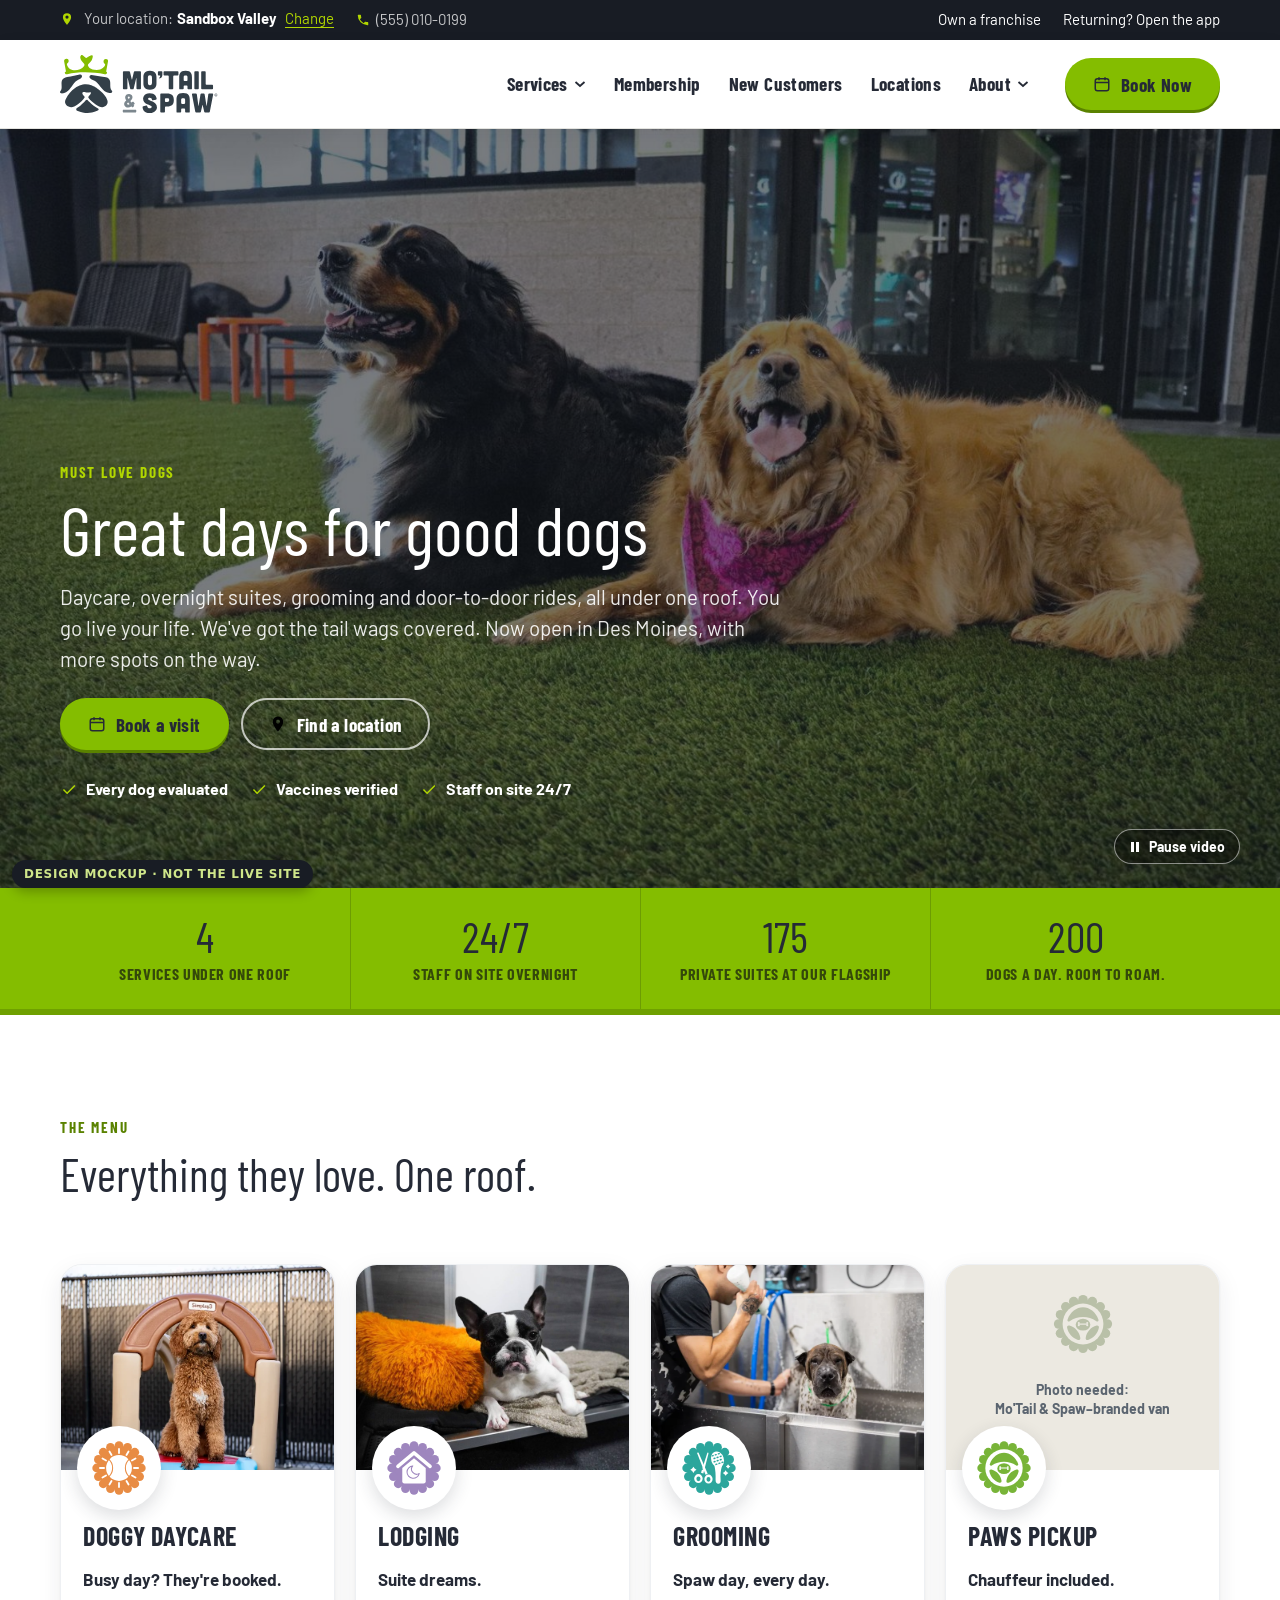
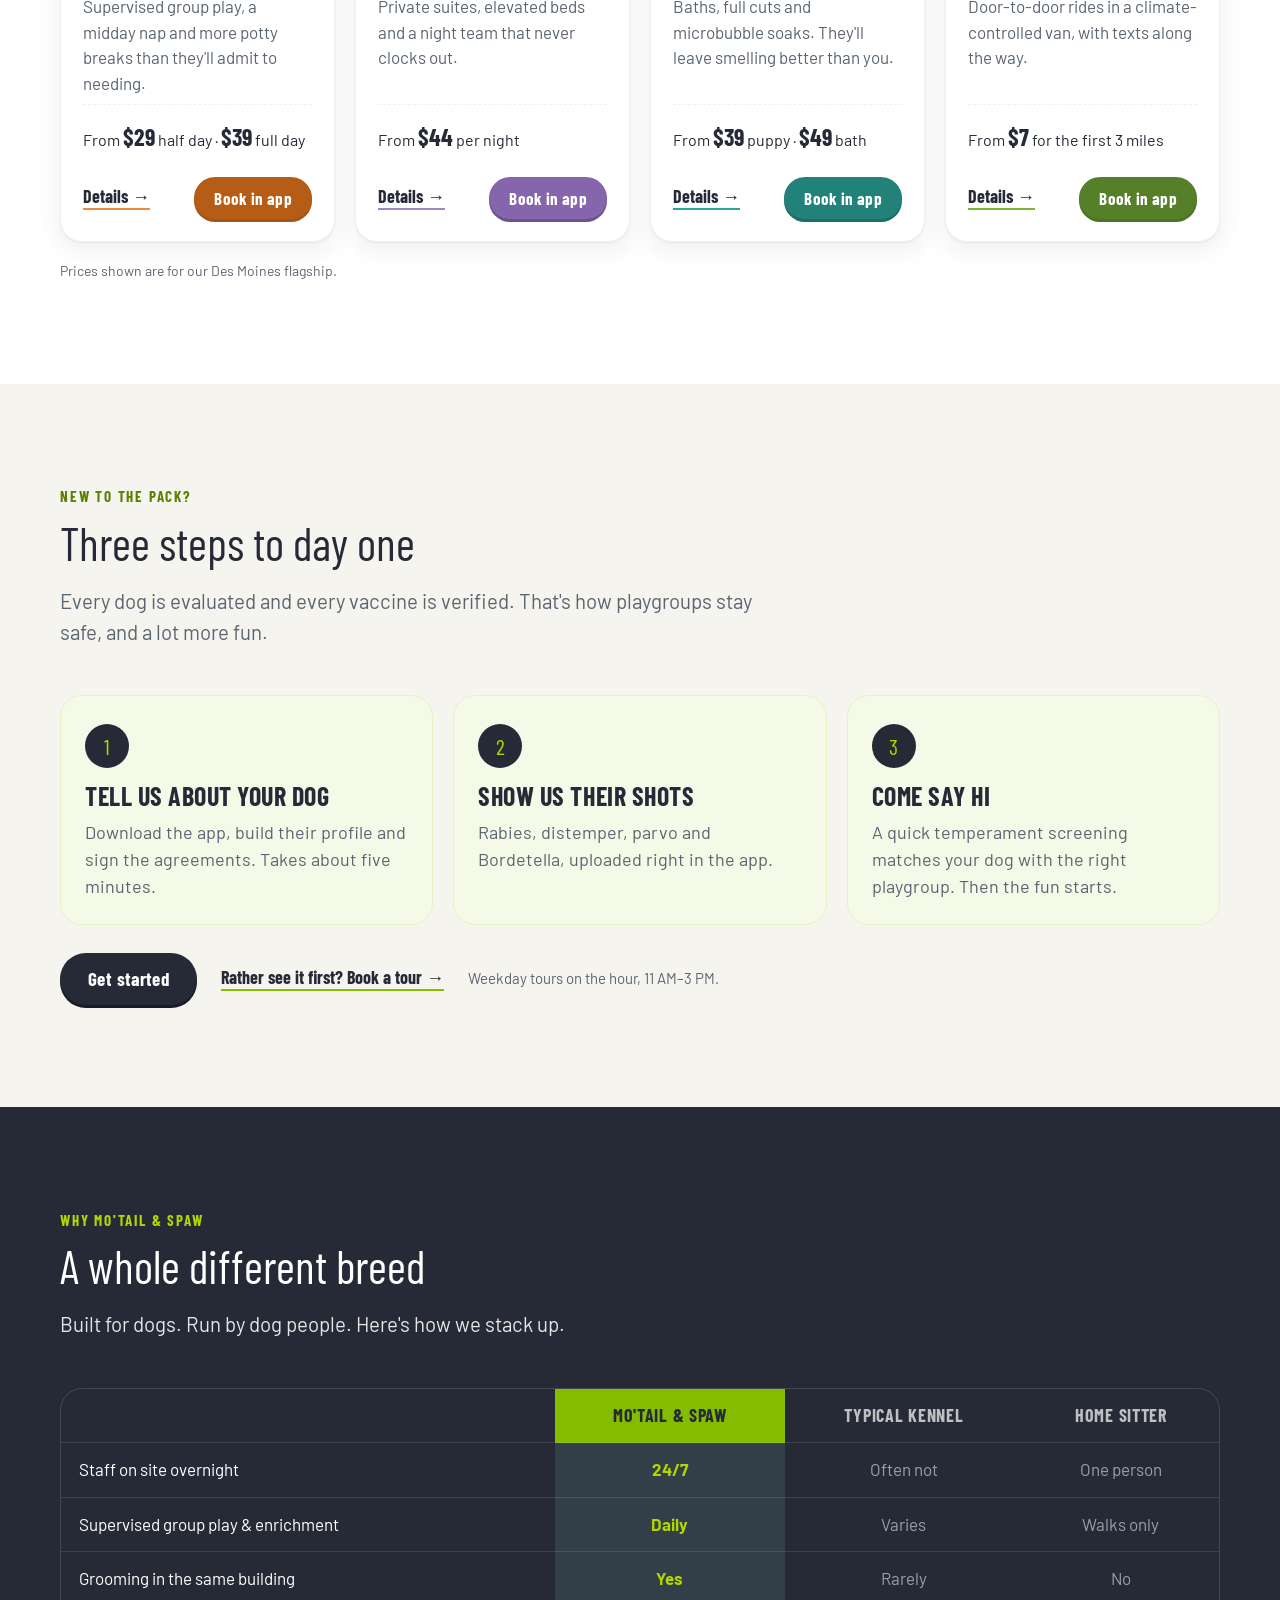
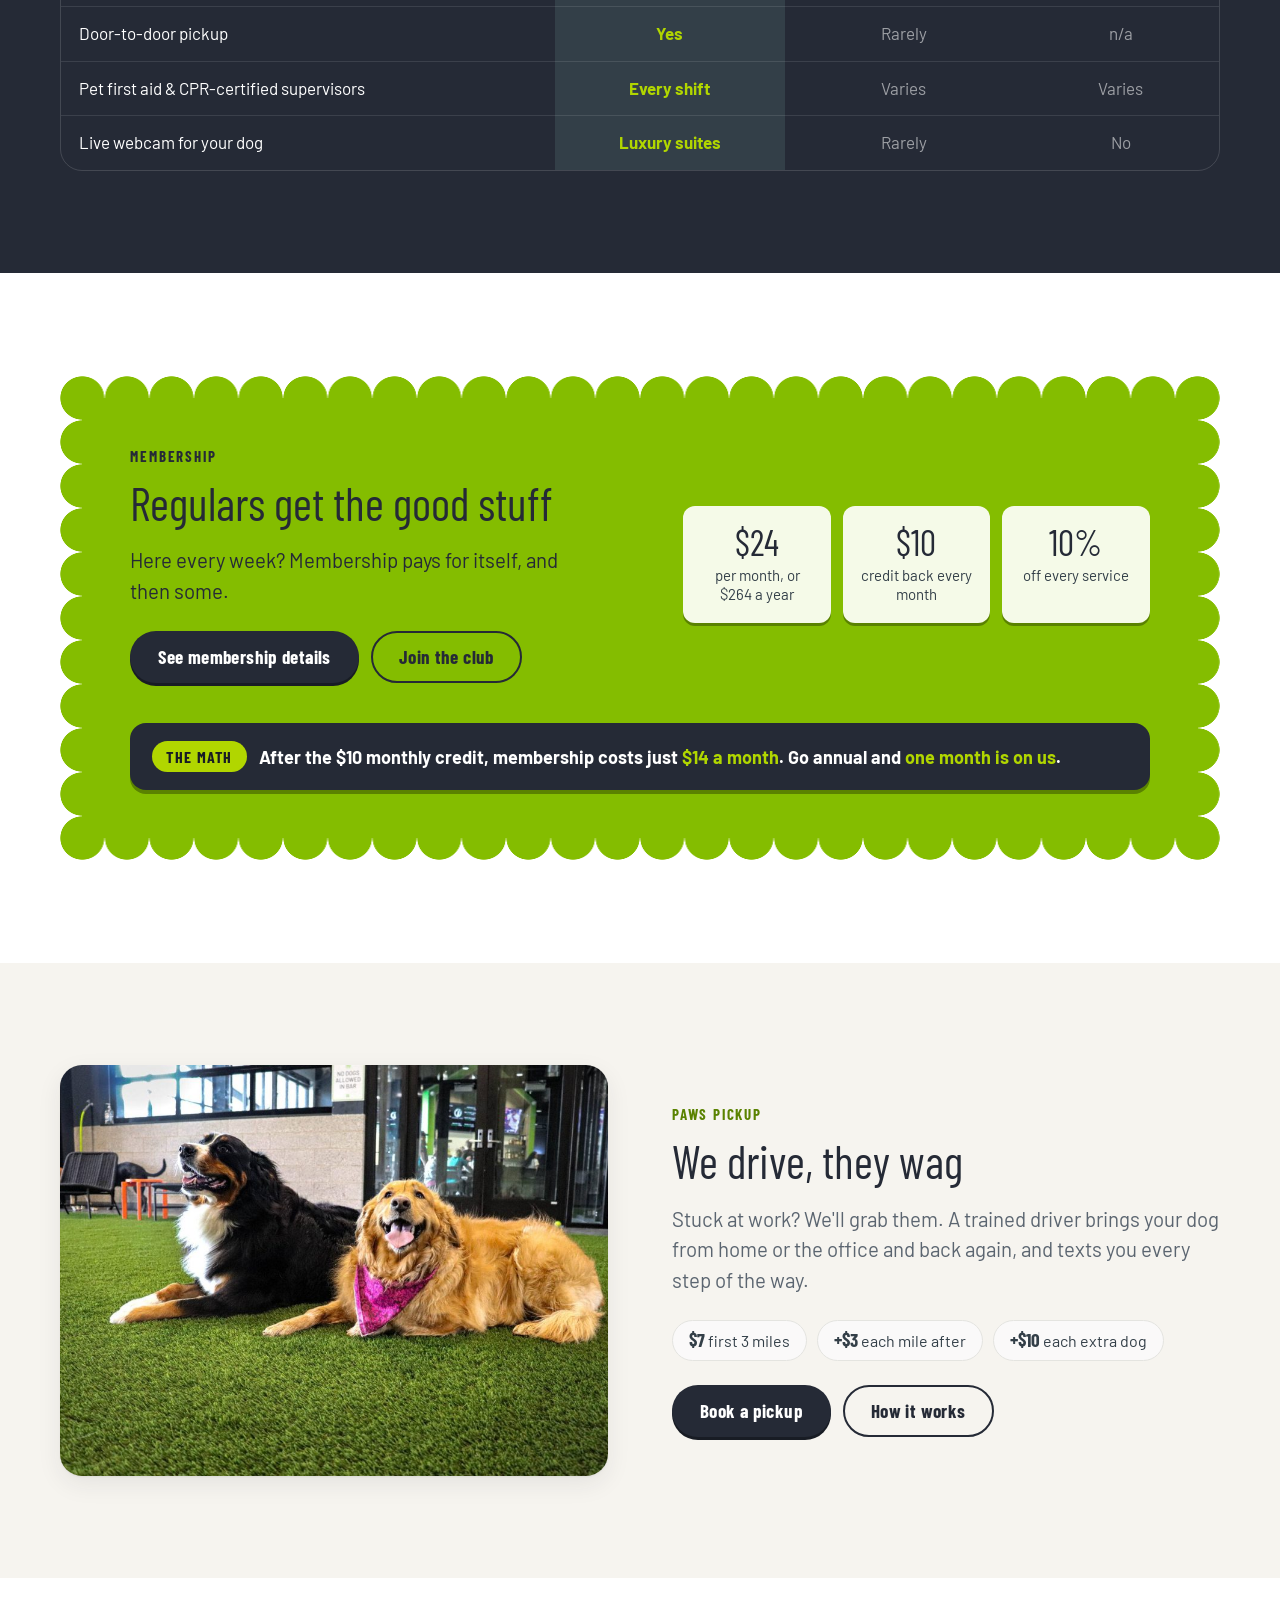
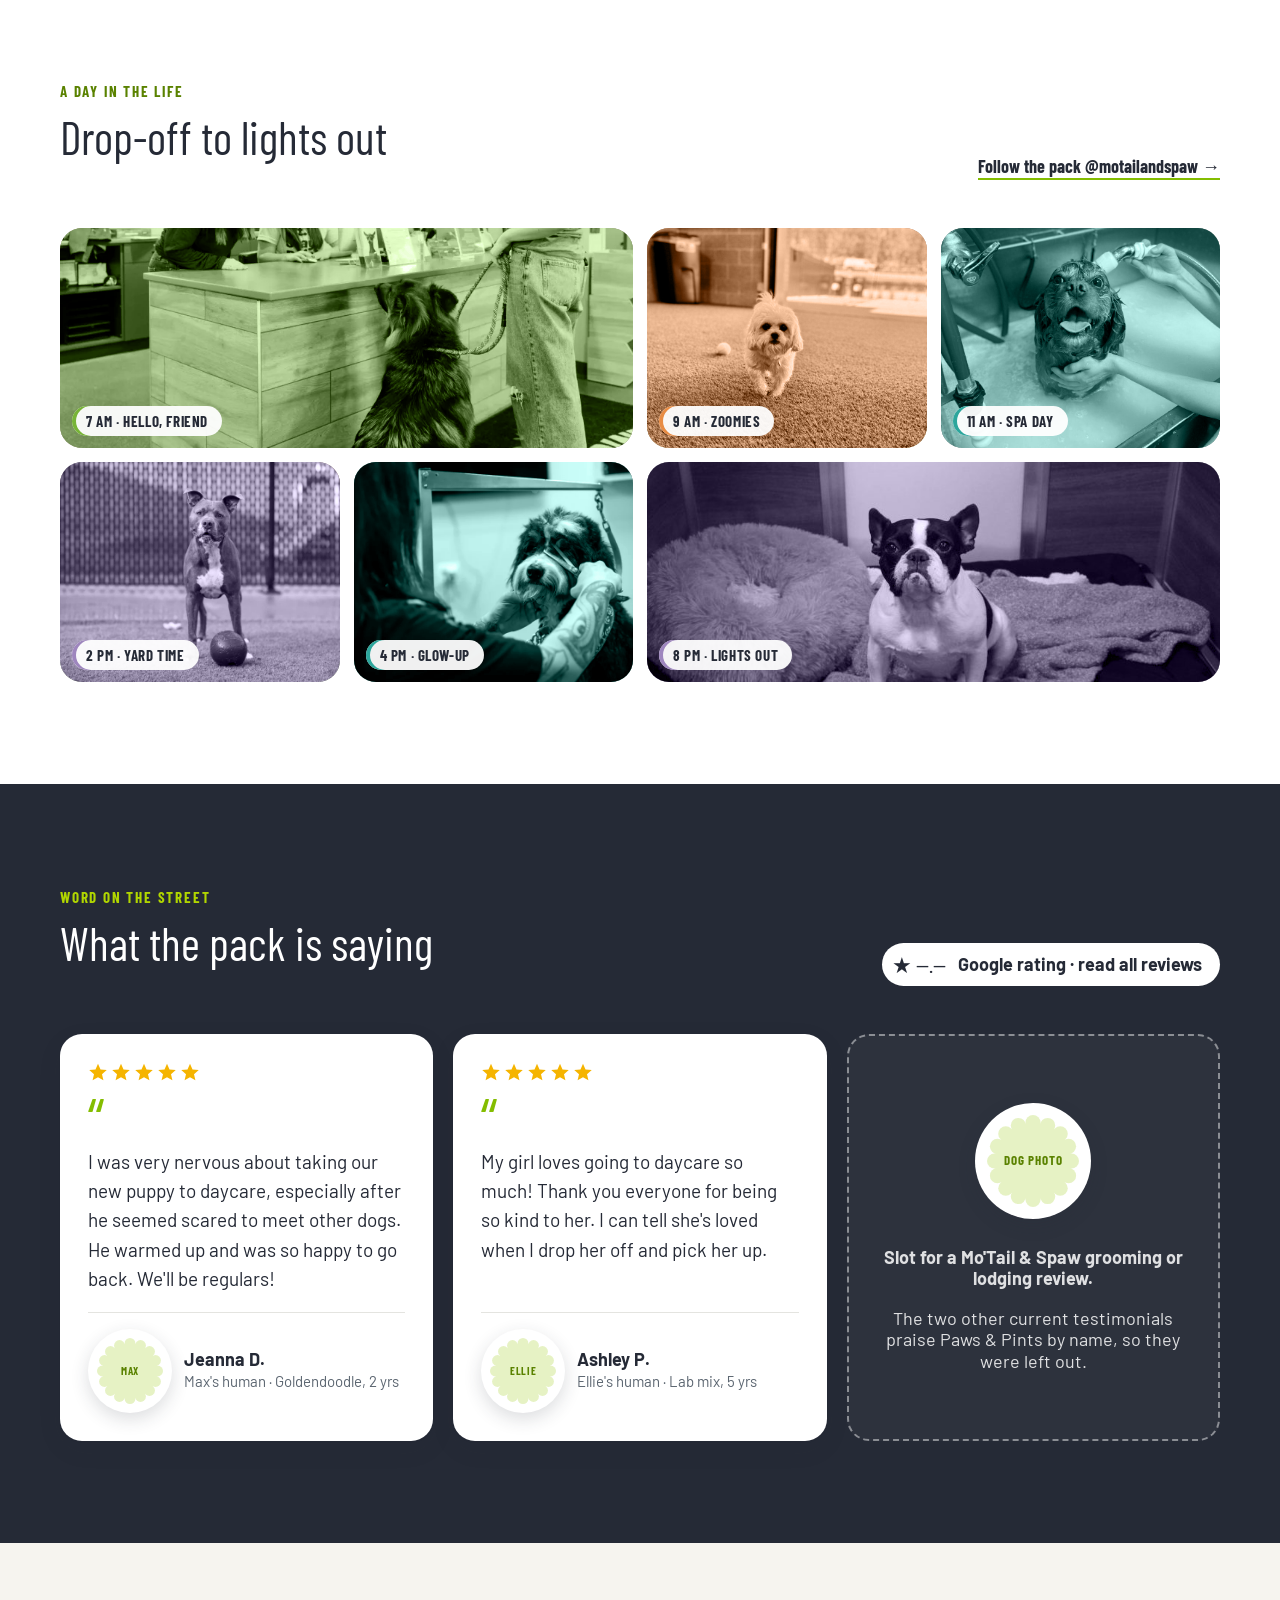
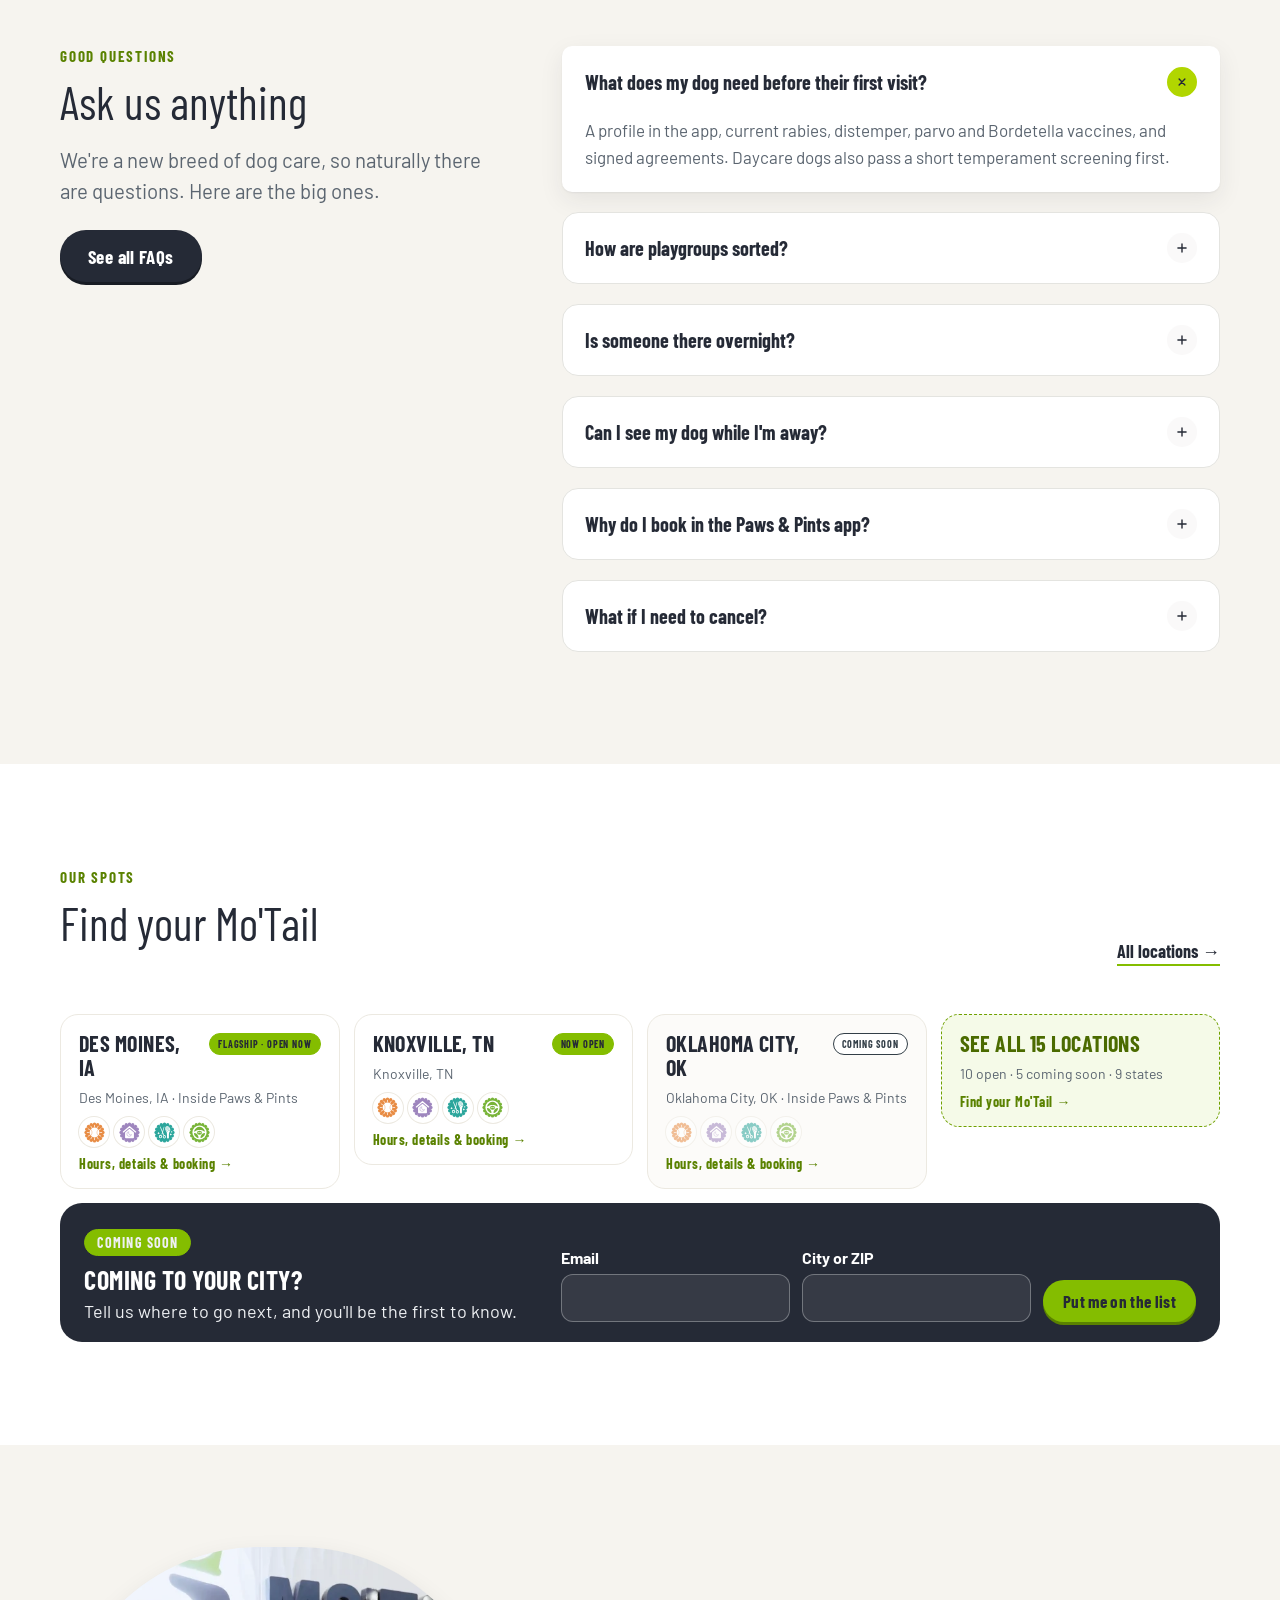
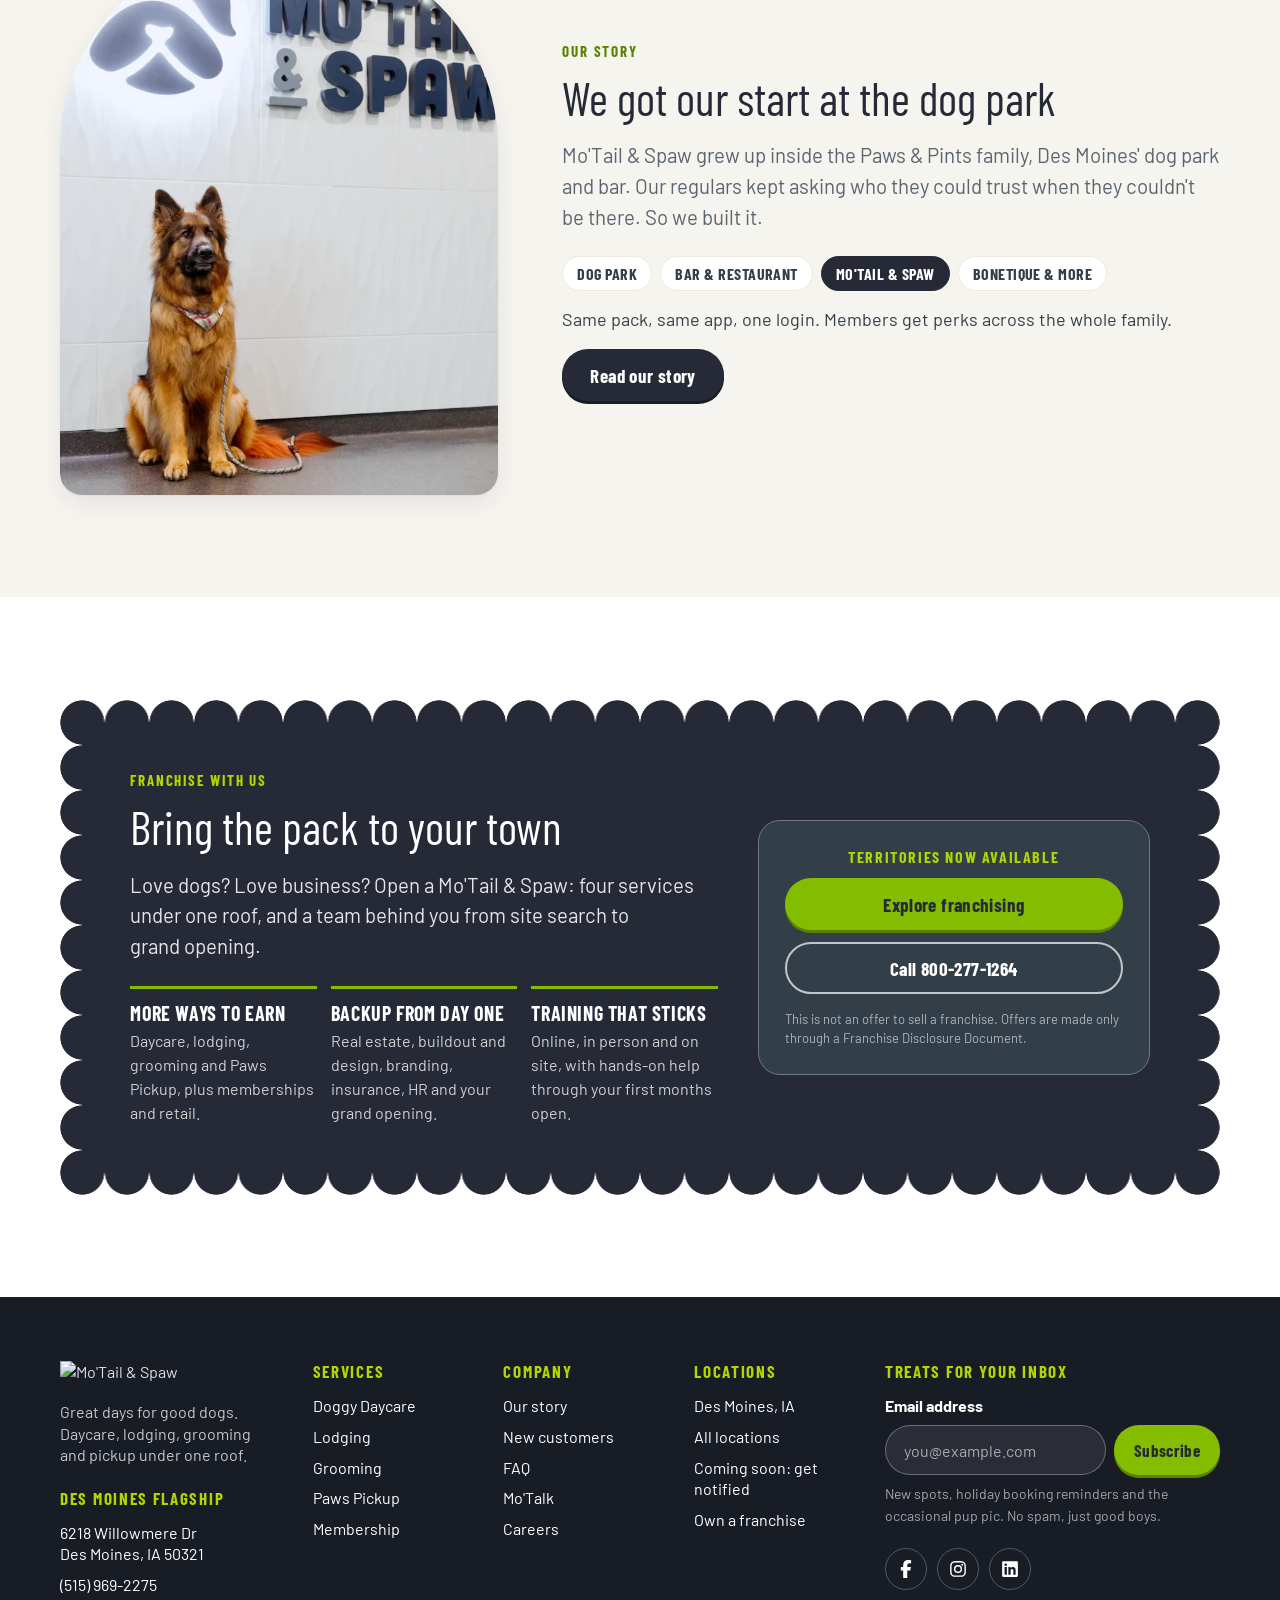
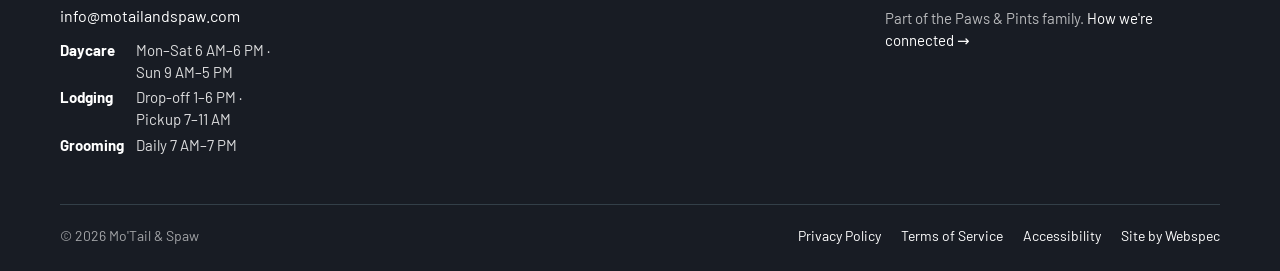
==== commit d5fbcb08: "Locations: 15 locations, state sidebar, tiles with pop-ups; Mo'Talk blog; FAQ colours; Membership/Re" ====
--- a/index.html
+++ b/index.html
@@ -147,7 +147,7 @@
       <div class="rd-locpick">
         <button class="rd-loc" type="button" aria-expanded="false" aria-controls="rd-locmenu"><svg viewBox="0 0 24 24" aria-hidden="true"><path d="M12 2a7 7 0 0 0-7 7c0 5.3 7 13 7 13s7-7.7 7-13a7 7 0 0 0-7-7zm0 9.5A2.5 2.5 0 1 1 12 6a2.5 2.5 0 0 1 0 5.5z"/></svg><span class="rd-util__hide-sm">Your location:</span> <b data-loc-name>Des Moines, IA</b> <u>Change</u></button>
         <ul class="rd-locmenu" id="rd-locmenu" hidden>
-          <li class="rd-locmenu__state" role="presentation">Arizona</li><li><button type="button" data-loc="sandbox-valley" data-loc-label="Sandbox Valley" data-loc-phone-text="(555) 010-0199" data-loc-tel="+15550100199">Sandbox Valley<small>Sample location</small></button></li><li class="rd-locmenu__state" role="presentation">Iowa</li><li><button type="button" data-loc="des-moines" data-loc-label="Des Moines, IA" data-loc-phone-text="(515) 969-2275" data-loc-tel="+15159692275">Des Moines, IA<small>Flagship · Open now · Inside Paws &amp; Pints</small></button></li>
+          <li class="rd-locmenu__state" role="presentation">Arizona</li><li><button type="button" data-loc="sandbox-valley" data-loc-label="Sandbox Valley" data-loc-phone-text="(555) 010-0199" data-loc-tel="+15550100199">Sandbox Valley<small>Sample location</small></button></li><li class="rd-locmenu__state" role="presentation">Florida</li><li><button type="button" data-loc="cape-coral" data-loc-label="Cape Coral, FL" data-loc-phone-text="(555) 010-0118" data-loc-tel="+15550100118">Cape Coral, FL<small>Coming soon</small></button></li><li><button type="button" data-loc="fort-myers" data-loc-label="Fort Myers, FL" data-loc-phone-text="(555) 010-0117" data-loc-tel="+15550100117">Fort Myers, FL<small>Now open</small></button></li><li class="rd-locmenu__state" role="presentation">Georgia</li><li><button type="button" data-loc="atlanta-westside" data-loc-label="Atlanta – Westside" data-loc-phone-text="(555) 010-0119" data-loc-tel="+15550100119">Atlanta – Westside<small>Now open</small></button></li><li class="rd-locmenu__state" role="presentation">Iowa</li><li><button type="button" data-loc="ankeny" data-loc-label="Ankeny, IA" data-loc-phone-text="(555) 010-0123" data-loc-tel="+15550100123">Ankeny, IA<small>Now open</small></button></li><li><button type="button" data-loc="des-moines" data-loc-label="Des Moines, IA" data-loc-phone-text="(515) 969-2275" data-loc-tel="+15159692275">Des Moines, IA<small>Flagship · Open now · Inside Paws &amp; Pints</small></button></li><li class="rd-locmenu__state" role="presentation">Kansas</li><li><button type="button" data-loc="overland-park" data-loc-label="Overland Park, KS" data-loc-phone-text="(555) 010-0122" data-loc-tel="+15550100122">Overland Park, KS<small>Coming 2027</small></button></li><li class="rd-locmenu__state" role="presentation">Missouri</li><li><button type="button" data-loc="kansas-city-crossroads" data-loc-label="Kansas City – Crossroads" data-loc-phone-text="(555) 010-0121" data-loc-tel="+15550100121">Kansas City – Crossroads<small>Now open</small></button></li><li class="rd-locmenu__state" role="presentation">Nebraska</li><li><button type="button" data-loc="omaha" data-loc-label="Omaha, NE" data-loc-phone-text="(555) 010-0120" data-loc-tel="+15550100120">Omaha, NE<small>Now open</small></button></li><li class="rd-locmenu__state" role="presentation">Oklahoma</li><li><button type="button" data-loc="edmond" data-loc-label="Edmond, OK" data-loc-phone-text="(555) 010-0116" data-loc-tel="+15550100116">Edmond, OK<small>Coming 2027</small></button></li><li><button type="button" data-loc="oklahoma-city" data-loc-label="Oklahoma City, OK" data-loc-phone-text="(555) 010-0115" data-loc-tel="+15550100115">Oklahoma City, OK<small>Coming soon · Inside Paws &amp; Pints</small></button></li><li class="rd-locmenu__state" role="presentation">Tennessee</li><li><button type="button" data-loc="brentwood" data-loc-label="Brentwood, TN" data-loc-phone-text="(555) 010-0113" data-loc-tel="+15550100113">Brentwood, TN<small>Coming spring 2027</small></button></li><li><button type="button" data-loc="knoxville" data-loc-label="Knoxville, TN" data-loc-phone-text="(555) 010-0111" data-loc-tel="+15550100111">Knoxville, TN<small>Now open</small></button></li><li><button type="button" data-loc="nashville-weho" data-loc-label="Nashville – WeHo" data-loc-phone-text="(555) 010-0112" data-loc-tel="+15550100112">Nashville – WeHo<small>Now open</small></button></li><li><button type="button" data-loc="nashville-east" data-loc-label="Nashville – East" data-loc-phone-text="(555) 010-0114" data-loc-tel="+15550100114">Nashville – East<small>Now open</small></button></li>
           <li><a class="rd-locmenu__all" href="locations.html">See all locations →</a></li>
         </ul>
       </div>
@@ -174,7 +174,7 @@
         <li><a href="locations.html">Locations</a></li>
         <li class="rd-nav__item">
           <button class="rd-nav__parent" type="button" aria-expanded="false" aria-controls="rd-about">About <svg viewBox="0 0 12 12" aria-hidden="true"><path d="M1.5 4 6 8l4.5-4" fill="none" stroke="currentColor" stroke-width="1.8"/></svg></button>
-          <ul class="rd-nav__menu" id="rd-about"><li><a href="our-story.html">Our Story<small>Where we came from, and Paws & Pints</small></a></li><li><a href="#" data-mock-off title="Not part of this mockup yet">FAQ<small>Answers before you book</small></a></li></ul>
+          <ul class="rd-nav__menu" id="rd-about"><li><a href="our-story.html">Our Story<small>Where we came from, and Paws & Pints</small></a></li><li><a href="faq.html">FAQ<small>Answers before you book</small></a></li><li><a href="blog.html">Mo'Talk<small>Tips, stories and tail-wags</small></a></li><li><a href="franchise.html">Franchising<small>Bring Mo'Tail &amp; Spaw to your town</small></a></li></ul>
         </li>
       </ul>
     </nav>
@@ -443,7 +443,7 @@
         <p class="rd-eyebrow">Good questions</p>
         <h2 class="rd-h2" id="rd-hfaq-h">Ask us anything</h2>
         <p class="rd-lead">We're a new breed of dog care, so naturally there are questions. Here are the big ones.</p>
-        <div class="rd-btns"><a class="rd-btn rd-btn--dark" href="#" data-mock-off title="Not part of this mockup yet">See all FAQs</a></div>
+        <div class="rd-btns"><a class="rd-btn rd-btn--dark" href="faq.html">See all FAQs</a></div>
       </div>
       <div class="rd-accordion">
         <details class="rd-acc" open><summary>What does my dog need before their first visit?</summary><div><p>A profile in the app, current rabies, distemper, parvo and Bordetella vaccines, and signed agreements. Daycare dogs also pass a short temperament screening first.</p></div></details>
@@ -469,45 +469,103 @@
       
       <div class="rd-lgrid">
         
-        <article class="rd-lcard" id="des-moines" data-search="des moines ia iowa 50321 west des moines urbandale ankeny johnston clive waukee">
-          <div class="rd-lcard__img"><div class="rd-lcard__ph"><svg viewBox="0 0 24 24" aria-hidden="true"><path d="M3 21V9l9-6 9 6v12h-6v-6H9v6z" fill="none" stroke="currentColor" stroke-width="1.6" stroke-linejoin="round"/></svg><span>Photo: front of facility</span></div><p class="rd-badge rd-badge--lime rd-lcard__badge">Flagship · Open now</p></div>
-          <div class="rd-lcard__body">
-            <h3 class="rd-h3">Des Moines, IA</h3>
-            <p class="rd-lcard__inside">Inside <a href="https://pawsandpintsdsm.com/" target="_blank" rel="noopener">Paws &amp; Pints</a></p>
-            <p class="rd-lcard__addr"><a href="https://maps.app.goo.gl/TuUTK9XTyUs4bWcH9" target="_blank" rel="noopener">6218 Willowmere Dr, Des Moines, IA 50321</a></p>
-            <p class="rd-lcard__phone"><a href="tel:+15159692275">(515) 969-2275</a></p>
-            <ul class="rd-lcard__svcs" aria-label="Services at Des Moines, IA"><li class="rd-card--daycare" title="Daycare"><span class="rd-cross__icon"><svg xmlns="http://www.w3.org/2000/svg" viewBox="0 0 64 64" aria-hidden="true" focusable="false" ><defs><mask id="rd-m-daycare" maskUnits="userSpaceOnUse" x="0" y="0" width="1024" height="1024"><rect width="1024" height="1024" fill="#fff"/><g fill="#000" stroke="#000"><circle cx="512" cy="512" r="200" stroke="none"/><line x1="512.0" y1="744.0" x2="512.0" y2="808.0" stroke-width="28" stroke-linecap="round"/><line x1="396.0" y1="712.9" x2="364.0" y2="768.3" stroke-width="28" stroke-linecap="round"/><line x1="311.1" y1="628.0" x2="255.7" y2="660.0" stroke-width="28" stroke-linecap="round"/><line x1="280.0" y1="512.0" x2="216.0" y2="512.0" stroke-width="28" stroke-linecap="round"/><line x1="311.1" y1="396.0" x2="255.7" y2="364.0" stroke-width="28" stroke-linecap="round"/><line x1="396.0" y1="311.1" x2="364.0" y2="255.7" stroke-width="28" stroke-linecap="round"/><line x1="512.0" y1="280.0" x2="512.0" y2="216.0" stroke-width="28" stroke-linecap="round"/><line x1="628.0" y1="311.1" x2="660.0" y2="255.7" stroke-width="28" stroke-linecap="round"/><line x1="712.9" y1="396.0" x2="768.3" y2="364.0" stroke-width="28" stroke-linecap="round"/><line x1="744.0" y1="512.0" x2="808.0" y2="512.0" stroke-width="28" stroke-linecap="round"/><line x1="712.9" y1="628.0" x2="768.3" y2="660.0" stroke-width="28" stroke-linecap="round"/><line x1="628.0" y1="712.9" x2="660.0" y2="768.3" stroke-width="28" stroke-linecap="round"/></g><g fill="#fff" stroke="#fff"><path d="M356 380C432 450 432 574 356 644M668 380C592 450 592 574 668 644" fill="none" stroke-width="16" stroke-linecap="round"/></g></mask></defs><g transform="scale(.0625)" fill="currentColor"><g mask="url(#rd-m-daycare)"><circle cx="512" cy="512" r="346"/><circle cx="858.0" cy="512.0" r="68"/><circle cx="831.7" cy="644.4" r="68"/><circle cx="756.7" cy="756.7" r="68"/><circle cx="644.4" cy="831.7" r="68"/><circle cx="512.0" cy="858.0" r="68"/><circle cx="379.6" cy="831.7" r="68"/><circle cx="267.3" cy="756.7" r="68"/><circle cx="192.3" cy="644.4" r="68"/><circle cx="166.0" cy="512.0" r="68"/><circle cx="192.3" cy="379.6" r="68"/><circle cx="267.3" cy="267.3" r="68"/><circle cx="379.6" cy="192.3" r="68"/><circle cx="512.0" cy="166.0" r="68"/><circle cx="644.4" cy="192.3" r="68"/><circle cx="756.7" cy="267.3" r="68"/><circle cx="831.7" cy="379.6" r="68"/></g></g></svg></span><span class="rd-sr">Daycare</span></li><li class="rd-card--lodging" title="Lodging"><span class="rd-cross__icon"><svg xmlns="http://www.w3.org/2000/svg" viewBox="0 0 64 64" aria-hidden="true" focusable="false" ><defs><mask id="rd-m-lodging" maskUnits="userSpaceOnUse" x="0" y="0" width="1024" height="1024"><rect width="1024" height="1024" fill="#fff"/><g fill="#000" stroke="#000"><path d="M262 488 512 278 762 488" fill="none" stroke-width="54" stroke-linecap="round" stroke-linejoin="round"/><path d="M330 512 512 360 694 512V718a34 34 0 0 1-34 34H364a34 34 0 0 1-34-34z" stroke="none"/></g><g fill="#fff" stroke="#fff"><path d="M492.7 479.3A96 96 0 1 0 593.7 595.9A78 78 0 0 1 492.7 479.3Z" fill="none" stroke-width="16" stroke-linejoin="round"/></g></mask></defs><g transform="scale(.0625)" fill="currentColor"><g mask="url(#rd-m-lodging)"><circle cx="512" cy="512" r="346"/><circle cx="858.0" cy="512.0" r="68"/><circle cx="831.7" cy="644.4" r="68"/><circle cx="756.7" cy="756.7" r="68"/><circle cx="644.4" cy="831.7" r="68"/><circle cx="512.0" cy="858.0" r="68"/><circle cx="379.6" cy="831.7" r="68"/><circle cx="267.3" cy="756.7" r="68"/><circle cx="192.3" cy="644.4" r="68"/><circle cx="166.0" cy="512.0" r="68"/><circle cx="192.3" cy="379.6" r="68"/><circle cx="267.3" cy="267.3" r="68"/><circle cx="379.6" cy="192.3" r="68"/><circle cx="512.0" cy="166.0" r="68"/><circle cx="644.4" cy="192.3" r="68"/><circle cx="756.7" cy="267.3" r="68"/><circle cx="831.7" cy="379.6" r="68"/></g></g></svg></span><span class="rd-sr">Lodging</span></li><li class="rd-card--grooming" title="Grooming"><span class="rd-cross__icon"><svg xmlns="http://www.w3.org/2000/svg" viewBox="0 0 64 64" aria-hidden="true" focusable="false" ><defs><mask id="rd-m-grooming" maskUnits="userSpaceOnUse" x="0" y="0" width="1024" height="1024"><rect width="1024" height="1024" fill="#fff"/><g fill="#000" stroke="#000"><g stroke="none"><path d="M330 286c-4-16 14-22 22-8l140 324-34 16z"/><path d="M484 282c4-16 22-12 20 4L424 596l-36-12z"/><path fill-rule="evenodd" d="M348 606a66 70 0 1 1 0 140 66 70 0 0 1 0-140zm0 38a32 36 0 1 0 0 72 32 36 0 0 0 0-72z"/><path fill-rule="evenodd" d="M504 614a64 70 0 1 1 0 140 64 70 0 0 1 0-140zm0 38a31 36 0 1 0 0 72 31 36 0 0 0 0-72z"/><ellipse cx="644" cy="380" rx="98" ry="128" transform="rotate(-18 644 380)"/><path d="M598 480c14 70 20 140 16 214-2 44 20 66 44 64 26-2 38-26 34-64-6-74 0-146 22-214z"/><path d="M270,492 Q284.4,525.6 318,540 Q284.4,554.4 270,588 Q255.6,554.4 222,540 Q255.6,525.6 270,492 Z"/><path d="M808,454 Q818.2,477.8 842,488 Q818.2,498.2 808,522 Q797.8,498.2 774,488 Q797.8,477.8 808,454 Z"/><path d="M770,546 Q783.2,576.8 814,590 Q783.2,603.2 770,634 Q756.8,603.2 726,590 Q756.8,576.8 770,546 Z"/></g></g><g fill="#fff" stroke="#fff"><circle cx="410" cy="530" r="11" stroke="none"/><g transform="translate(640 384) rotate(-18)" stroke="none"><rect x="-66" y="-92" width="36" height="22" rx="11"/><rect x="-16" y="-92" width="36" height="22" rx="11"/><rect x="34" y="-92" width="36" height="22" rx="11"/><rect x="-52" y="-44" width="36" height="22" rx="11"/><rect x="-2" y="-44" width="36" height="22" rx="11"/><rect x="48" y="-44" width="36" height="22" rx="11"/><rect x="-66" y="4" width="36" height="22" rx="11"/><rect x="-16" y="4" width="36" height="22" rx="11"/><rect x="34" y="4" width="36" height="22" rx="11"/><rect x="-52" y="52" width="36" height="22" rx="11"/><rect x="-2" y="52" width="36" height="22" rx="11"/><rect x="48" y="52" width="36" height="22" rx="11"/></g></g></mask></defs><g transform="scale(.0625)" fill="currentColor"><g mask="url(#rd-m-grooming)"><circle cx="512" cy="512" r="346"/><circle cx="858.0" cy="512.0" r="68"/><circle cx="831.7" cy="644.4" r="68"/><circle cx="756.7" cy="756.7" r="68"/><circle cx="644.4" cy="831.7" r="68"/><circle cx="512.0" cy="858.0" r="68"/><circle cx="379.6" cy="831.7" r="68"/><circle cx="267.3" cy="756.7" r="68"/><circle cx="192.3" cy="644.4" r="68"/><circle cx="166.0" cy="512.0" r="68"/><circle cx="192.3" cy="379.6" r="68"/><circle cx="267.3" cy="267.3" r="68"/><circle cx="379.6" cy="192.3" r="68"/><circle cx="512.0" cy="166.0" r="68"/><circle cx="644.4" cy="192.3" r="68"/><circle cx="756.7" cy="267.3" r="68"/><circle cx="831.7" cy="379.6" r="68"/></g></g></svg></span><span class="rd-sr">Grooming</span></li><li class="rd-card--pickup" title="Paws Pickup"><span class="rd-cross__icon"><svg xmlns="http://www.w3.org/2000/svg" viewBox="0 0 64 64" aria-hidden="true" focusable="false" ><defs><mask id="rd-m-pickup" maskUnits="userSpaceOnUse" x="0" y="0" width="1024" height="1024"><rect width="1024" height="1024" fill="#fff"/><g fill="#000" stroke="#000"><circle cx="512" cy="512" r="290" stroke="none"/></g><g fill="#fff" stroke="#fff"><g stroke="none"><path d="M292 450C330 340 420 274 512 274S694 340 732 450c6 18-12 32-30 22-60-38-120-58-190-58s-130 20-190 58c-18 10-36-4-30-22z"/><ellipse cx="512" cy="522" rx="104" ry="84"/><path d="M286 566c-6-22 12-36 32-31 84 22 146 96 156 176 3 22-14 34-34 28-80-26-138-92-154-173z"/><path d="M738 566c6-22-12-36-32-31-84 22-146 96-156 176-3 22 14 34 34 28 80-26 138-92 154-173z"/></g></g><g fill="#000" stroke="none"><rect x="452" y="505" width="120" height="16" rx="8"/><circle cx="452" cy="498" r="15"/><circle cx="452" cy="528" r="15"/><circle cx="572" cy="498" r="15"/><circle cx="572" cy="528" r="15"/></g></mask></defs><g transform="scale(.0625)" fill="currentColor"><g mask="url(#rd-m-pickup)"><circle cx="512" cy="512" r="346"/><circle cx="858.0" cy="512.0" r="68"/><circle cx="831.7" cy="644.4" r="68"/><circle cx="756.7" cy="756.7" r="68"/><circle cx="644.4" cy="831.7" r="68"/><circle cx="512.0" cy="858.0" r="68"/><circle cx="379.6" cy="831.7" r="68"/><circle cx="267.3" cy="756.7" r="68"/><circle cx="192.3" cy="644.4" r="68"/><circle cx="166.0" cy="512.0" r="68"/><circle cx="192.3" cy="379.6" r="68"/><circle cx="267.3" cy="267.3" r="68"/><circle cx="379.6" cy="192.3" r="68"/><circle cx="512.0" cy="166.0" r="68"/><circle cx="644.4" cy="192.3" r="68"/><circle cx="756.7" cy="267.3" r="68"/><circle cx="831.7" cy="379.6" r="68"/></g></g></svg></span><span class="rd-sr">Paws Pickup</span></li></ul>
-            <div class="rd-lcard__pp"><span class="rd-lcard__pplabel">At Paws &amp; Pints</span><ul class="rd-lcard__svcs" aria-label="Paws &amp; Pints services in the same building"><li title="Dog Park"><span class="rd-cross__icon rd-ppbadge"><svg class="rd-scallop" viewBox="0 0 1024 1024" aria-hidden="true"><g fill="currentColor"><circle cx="512" cy="512" r="346"/><circle cx="858" cy="512" r="68"/><circle cx="832" cy="644" r="68"/><circle cx="757" cy="757" r="68"/><circle cx="644" cy="832" r="68"/><circle cx="512" cy="858" r="68"/><circle cx="380" cy="832" r="68"/><circle cx="267" cy="757" r="68"/><circle cx="192" cy="644" r="68"/><circle cx="166" cy="512" r="68"/><circle cx="192" cy="380" r="68"/><circle cx="267" cy="267" r="68"/><circle cx="380" cy="192" r="68"/><circle cx="512" cy="166" r="68"/><circle cx="644" cy="192" r="68"/><circle cx="757" cy="267" r="68"/><circle cx="832" cy="380" r="68"/></g></svg><img src="dog-park.png" alt=""></span><span class="rd-sr">Dog Park</span></li><li title="Bar &amp; Restaurant"><span class="rd-cross__icon rd-ppbadge"><svg class="rd-scallop" viewBox="0 0 1024 1024" aria-hidden="true"><g fill="currentColor"><circle cx="512" cy="512" r="346"/><circle cx="858" cy="512" r="68"/><circle cx="832" cy="644" r="68"/><circle cx="757" cy="757" r="68"/><circle cx="644" cy="832" r="68"/><circle cx="512" cy="858" r="68"/><circle cx="380" cy="832" r="68"/><circle cx="267" cy="757" r="68"/><circle cx="192" cy="644" r="68"/><circle cx="166" cy="512" r="68"/><circle cx="192" cy="380" r="68"/><circle cx="267" cy="267" r="68"/><circle cx="380" cy="192" r="68"/><circle cx="512" cy="166" r="68"/><circle cx="644" cy="192" r="68"/><circle cx="757" cy="267" r="68"/><circle cx="832" cy="380" r="68"/></g></svg><img src="bar.png" alt=""></span><span class="rd-sr">Bar &amp; Restaurant</span></li><li title="The Bonetique"><span class="rd-cross__icon rd-ppbadge"><svg class="rd-scallop" viewBox="0 0 1024 1024" aria-hidden="true"><g fill="currentColor"><circle cx="512" cy="512" r="346"/><circle cx="858" cy="512" r="68"/><circle cx="832" cy="644" r="68"/><circle cx="757" cy="757" r="68"/><circle cx="644" cy="832" r="68"/><circle cx="512" cy="858" r="68"/><circle cx="380" cy="832" r="68"/><circle cx="267" cy="757" r="68"/><circle cx="192" cy="644" r="68"/><circle cx="166" cy="512" r="68"/><circle cx="192" cy="380" r="68"/><circle cx="267" cy="267" r="68"/><circle cx="380" cy="192" r="68"/><circle cx="512" cy="166" r="68"/><circle cx="644" cy="192" r="68"/><circle cx="757" cy="267" r="68"/><circle cx="832" cy="380" r="68"/></g></svg><img src="bonetique.png" alt=""></span><span class="rd-sr">The Bonetique</span></li></ul></div>
-            <details class="rd-lcard__hours"><summary>Hours</summary><table class="rd-hours"><caption class="rd-sr">Des Moines, IA hours</caption><tr><th scope="row">Daycare</th><td>Mon–Sat 6 AM–6 PM · Sun 9 AM–5 PM</td></tr><tr><th scope="row">Lodging</th><td>Drop-off 1–6 PM · Pickup 7–11 AM, daily</td></tr><tr><th scope="row">Grooming</th><td>Daily 7 AM–7 PM</td></tr><tr><th scope="row">Paws Pickup</th><td>Mon–Fri 7 AM–7 PM · Sat 9 AM–5 PM</td></tr></table></details>
-            <div class="rd-lcard__actions">
-              <a class="rd-btn rd-btn--primary rd-btn--sm" href="https://pawsandpints.app.link/app" data-book="location-des-moines" data-book-label="a visit in Des Moines, IA">Book</a>
-              <a class="rd-btn rd-btn--ghost rd-btn--sm" href="https://maps.app.goo.gl/TuUTK9XTyUs4bWcH9" target="_blank" rel="noopener">Directions</a>
+        <div class="rd-ltile-wrap" id="des-moines" data-search="des moines ia iowa 50321 west des moines urbandale ankeny johnston clive waukee">
+          <button type="button" class="rd-ltile" data-dlg="dlg-des-moines" aria-haspopup="dialog">
+            <span class="rd-ltile__top"><span class="rd-ltile__name">Des Moines, IA</span><span class="rd-badge rd-badge--lime rd-ltile__badge">Flagship · Open now</span></span>
+            <span class="rd-ltile__sub">Des Moines, IA · Inside Paws &amp; Pints</span>
+            <span class="rd-ltile__svcs" aria-label="Services: Daycare, Lodging, Grooming, Paws Pickup"><span class="rd-cross__icon rd-card--daycare rd-tip" data-tip="Daycare"><svg xmlns="http://www.w3.org/2000/svg" viewBox="0 0 64 64" aria-hidden="true" focusable="false" ><defs><mask id="rd-m-daycare-des-moines-t" maskUnits="userSpaceOnUse" x="0" y="0" width="1024" height="1024"><rect width="1024" height="1024" fill="#fff"/><g fill="#000" stroke="#000"><circle cx="512" cy="512" r="200" stroke="none"/><line x1="512.0" y1="744.0" x2="512.0" y2="808.0" stroke-width="28" stroke-linecap="round"/><line x1="396.0" y1="712.9" x2="364.0" y2="768.3" stroke-width="28" stroke-linecap="round"/><line x1="311.1" y1="628.0" x2="255.7" y2="660.0" stroke-width="28" stroke-linecap="round"/><line x1="280.0" y1="512.0" x2="216.0" y2="512.0" stroke-width="28" stroke-linecap="round"/><line x1="311.1" y1="396.0" x2="255.7" y2="364.0" stroke-width="28" stroke-linecap="round"/><line x1="396.0" y1="311.1" x2="364.0" y2="255.7" stroke-width="28" stroke-linecap="round"/><line x1="512.0" y1="280.0" x2="512.0" y2="216.0" stroke-width="28" stroke-linecap="round"/><line x1="628.0" y1="311.1" x2="660.0" y2="255.7" stroke-width="28" stroke-linecap="round"/><line x1="712.9" y1="396.0" x2="768.3" y2="364.0" stroke-width="28" stroke-linecap="round"/><line x1="744.0" y1="512.0" x2="808.0" y2="512.0" stroke-width="28" stroke-linecap="round"/><line x1="712.9" y1="628.0" x2="768.3" y2="660.0" stroke-width="28" stroke-linecap="round"/><line x1="628.0" y1="712.9" x2="660.0" y2="768.3" stroke-width="28" stroke-linecap="round"/></g><g fill="#fff" stroke="#fff"><path d="M356 380C432 450 432 574 356 644M668 380C592 450 592 574 668 644" fill="none" stroke-width="16" stroke-linecap="round"/></g></mask></defs><g transform="scale(.0625)" fill="currentColor"><g mask="url(#rd-m-daycare-des-moines-t)"><circle cx="512" cy="512" r="346"/><circle cx="858.0" cy="512.0" r="68"/><circle cx="831.7" cy="644.4" r="68"/><circle cx="756.7" cy="756.7" r="68"/><circle cx="644.4" cy="831.7" r="68"/><circle cx="512.0" cy="858.0" r="68"/><circle cx="379.6" cy="831.7" r="68"/><circle cx="267.3" cy="756.7" r="68"/><circle cx="192.3" cy="644.4" r="68"/><circle cx="166.0" cy="512.0" r="68"/><circle cx="192.3" cy="379.6" r="68"/><circle cx="267.3" cy="267.3" r="68"/><circle cx="379.6" cy="192.3" r="68"/><circle cx="512.0" cy="166.0" r="68"/><circle cx="644.4" cy="192.3" r="68"/><circle cx="756.7" cy="267.3" r="68"/><circle cx="831.7" cy="379.6" r="68"/></g></g></svg></span><span class="rd-cross__icon rd-card--lodging rd-tip" data-tip="Lodging"><svg xmlns="http://www.w3.org/2000/svg" viewBox="0 0 64 64" aria-hidden="true" focusable="false" ><defs><mask id="rd-m-lodging-des-moines-t" maskUnits="userSpaceOnUse" x="0" y="0" width="1024" height="1024"><rect width="1024" height="1024" fill="#fff"/><g fill="#000" stroke="#000"><path d="M262 488 512 278 762 488" fill="none" stroke-width="54" stroke-linecap="round" stroke-linejoin="round"/><path d="M330 512 512 360 694 512V718a34 34 0 0 1-34 34H364a34 34 0 0 1-34-34z" stroke="none"/></g><g fill="#fff" stroke="#fff"><path d="M492.7 479.3A96 96 0 1 0 593.7 595.9A78 78 0 0 1 492.7 479.3Z" fill="none" stroke-width="16" stroke-linejoin="round"/></g></mask></defs><g transform="scale(.0625)" fill="currentColor"><g mask="url(#rd-m-lodging-des-moines-t)"><circle cx="512" cy="512" r="346"/><circle cx="858.0" cy="512.0" r="68"/><circle cx="831.7" cy="644.4" r="68"/><circle cx="756.7" cy="756.7" r="68"/><circle cx="644.4" cy="831.7" r="68"/><circle cx="512.0" cy="858.0" r="68"/><circle cx="379.6" cy="831.7" r="68"/><circle cx="267.3" cy="756.7" r="68"/><circle cx="192.3" cy="644.4" r="68"/><circle cx="166.0" cy="512.0" r="68"/><circle cx="192.3" cy="379.6" r="68"/><circle cx="267.3" cy="267.3" r="68"/><circle cx="379.6" cy="192.3" r="68"/><circle cx="512.0" cy="166.0" r="68"/><circle cx="644.4" cy="192.3" r="68"/><circle cx="756.7" cy="267.3" r="68"/><circle cx="831.7" cy="379.6" r="68"/></g></g></svg></span><span class="rd-cross__icon rd-card--grooming rd-tip" data-tip="Grooming"><svg xmlns="http://www.w3.org/2000/svg" viewBox="0 0 64 64" aria-hidden="true" focusable="false" ><defs><mask id="rd-m-grooming-des-moines-t" maskUnits="userSpaceOnUse" x="0" y="0" width="1024" height="1024"><rect width="1024" height="1024" fill="#fff"/><g fill="#000" stroke="#000"><g stroke="none"><path d="M330 286c-4-16 14-22 22-8l140 324-34 16z"/><path d="M484 282c4-16 22-12 20 4L424 596l-36-12z"/><path fill-rule="evenodd" d="M348 606a66 70 0 1 1 0 140 66 70 0 0 1 0-140zm0 38a32 36 0 1 0 0 72 32 36 0 0 0 0-72z"/><path fill-rule="evenodd" d="M504 614a64 70 0 1 1 0 140 64 70 0 0 1 0-140zm0 38a31 36 0 1 0 0 72 31 36 0 0 0 0-72z"/><ellipse cx="644" cy="380" rx="98" ry="128" transform="rotate(-18 644 380)"/><path d="M598 480c14 70 20 140 16 214-2 44 20 66 44 64 26-2 38-26 34-64-6-74 0-146 22-214z"/><path d="M270,492 Q284.4,525.6 318,540 Q284.4,554.4 270,588 Q255.6,554.4 222,540 Q255.6,525.6 270,492 Z"/><path d="M808,454 Q818.2,477.8 842,488 Q818.2,498.2 808,522 Q797.8,498.2 774,488 Q797.8,477.8 808,454 Z"/><path d="M770,546 Q783.2,576.8 814,590 Q783.2,603.2 770,634 Q756.8,603.2 726,590 Q756.8,576.8 770,546 Z"/></g></g><g fill="#fff" stroke="#fff"><circle cx="410" cy="530" r="11" stroke="none"/><g transform="translate(640 384) rotate(-18)" stroke="none"><rect x="-66" y="-92" width="36" height="22" rx="11"/><rect x="-16" y="-92" width="36" height="22" rx="11"/><rect x="34" y="-92" width="36" height="22" rx="11"/><rect x="-52" y="-44" width="36" height="22" rx="11"/><rect x="-2" y="-44" width="36" height="22" rx="11"/><rect x="48" y="-44" width="36" height="22" rx="11"/><rect x="-66" y="4" width="36" height="22" rx="11"/><rect x="-16" y="4" width="36" height="22" rx="11"/><rect x="34" y="4" width="36" height="22" rx="11"/><rect x="-52" y="52" width="36" height="22" rx="11"/><rect x="-2" y="52" width="36" height="22" rx="11"/><rect x="48" y="52" width="36" height="22" rx="11"/></g></g></mask></defs><g transform="scale(.0625)" fill="currentColor"><g mask="url(#rd-m-grooming-des-moines-t)"><circle cx="512" cy="512" r="346"/><circle cx="858.0" cy="512.0" r="68"/><circle cx="831.7" cy="644.4" r="68"/><circle cx="756.7" cy="756.7" r="68"/><circle cx="644.4" cy="831.7" r="68"/><circle cx="512.0" cy="858.0" r="68"/><circle cx="379.6" cy="831.7" r="68"/><circle cx="267.3" cy="756.7" r="68"/><circle cx="192.3" cy="644.4" r="68"/><circle cx="166.0" cy="512.0" r="68"/><circle cx="192.3" cy="379.6" r="68"/><circle cx="267.3" cy="267.3" r="68"/><circle cx="379.6" cy="192.3" r="68"/><circle cx="512.0" cy="166.0" r="68"/><circle cx="644.4" cy="192.3" r="68"/><circle cx="756.7" cy="267.3" r="68"/><circle cx="831.7" cy="379.6" r="68"/></g></g></svg></span><span class="rd-cross__icon rd-card--pickup rd-tip" data-tip="Paws Pickup"><svg xmlns="http://www.w3.org/2000/svg" viewBox="0 0 64 64" aria-hidden="true" focusable="false" ><defs><mask id="rd-m-pickup-des-moines-t" maskUnits="userSpaceOnUse" x="0" y="0" width="1024" height="1024"><rect width="1024" height="1024" fill="#fff"/><g fill="#000" stroke="#000"><circle cx="512" cy="512" r="290" stroke="none"/></g><g fill="#fff" stroke="#fff"><g stroke="none"><path d="M292 450C330 340 420 274 512 274S694 340 732 450c6 18-12 32-30 22-60-38-120-58-190-58s-130 20-190 58c-18 10-36-4-30-22z"/><ellipse cx="512" cy="522" rx="104" ry="84"/><path d="M286 566c-6-22 12-36 32-31 84 22 146 96 156 176 3 22-14 34-34 28-80-26-138-92-154-173z"/><path d="M738 566c6-22-12-36-32-31-84 22-146 96-156 176-3 22 14 34 34 28 80-26 138-92 154-173z"/></g></g><g fill="#000" stroke="none"><rect x="452" y="505" width="120" height="16" rx="8"/><circle cx="452" cy="498" r="15"/><circle cx="452" cy="528" r="15"/><circle cx="572" cy="498" r="15"/><circle cx="572" cy="528" r="15"/></g></mask></defs><g transform="scale(.0625)" fill="currentColor"><g mask="url(#rd-m-pickup-des-moines-t)"><circle cx="512" cy="512" r="346"/><circle cx="858.0" cy="512.0" r="68"/><circle cx="831.7" cy="644.4" r="68"/><circle cx="756.7" cy="756.7" r="68"/><circle cx="644.4" cy="831.7" r="68"/><circle cx="512.0" cy="858.0" r="68"/><circle cx="379.6" cy="831.7" r="68"/><circle cx="267.3" cy="756.7" r="68"/><circle cx="192.3" cy="644.4" r="68"/><circle cx="166.0" cy="512.0" r="68"/><circle cx="192.3" cy="379.6" r="68"/><circle cx="267.3" cy="267.3" r="68"/><circle cx="379.6" cy="192.3" r="68"/><circle cx="512.0" cy="166.0" r="68"/><circle cx="644.4" cy="192.3" r="68"/><circle cx="756.7" cy="267.3" r="68"/><circle cx="831.7" cy="379.6" r="68"/></g></g></svg></span></span>
+            <span class="rd-ltile__more">Hours, details &amp; booking <span aria-hidden="true">→</span></span>
+          </button>
+          <dialog class="rd-ldlg" id="dlg-des-moines" aria-labelledby="dlg-des-moines-h">
+            <button type="button" class="rd-ldlg__close" data-dlg-close aria-label="Close">&times;</button>
+            <div class="rd-ldlg__media"><div class="rd-lcard__ph"><svg viewBox="0 0 24 24" aria-hidden="true"><path d="M3 21V9l9-6 9 6v12h-6v-6H9v6z" fill="none" stroke="currentColor" stroke-width="1.6" stroke-linejoin="round"/></svg><span>Photo: front of facility</span></div><p class="rd-badge rd-badge--lime rd-lcard__badge">Flagship · Open now</p></div>
+            <div class="rd-lcard__body">
+              <h2 class="rd-h3 rd-ldlg__name" id="dlg-des-moines-h">Des Moines, IA</h2>
+              <div class="rd-lcard__cols">
+                <div class="rd-lcard__info">
+                  <p class="rd-lcard__inside">Inside <a href="https://pawsandpintsdsm.com/" target="_blank" rel="noopener">Paws &amp; Pints</a></p>
+                  <p class="rd-lcard__addr"><a href="https://maps.app.goo.gl/TuUTK9XTyUs4bWcH9" target="_blank" rel="noopener">6218 Willowmere Dr, Des Moines, IA 50321</a></p>
+                  <p class="rd-lcard__phone"><a href="tel:+15159692275">(515) 969-2275</a></p>
+                  <ul class="rd-lcard__svcs" aria-label="Services at Des Moines, IA"><li class="rd-card--daycare rd-tip" data-tip="Daycare" tabindex="0"><span class="rd-cross__icon"><svg xmlns="http://www.w3.org/2000/svg" viewBox="0 0 64 64" aria-hidden="true" focusable="false" ><defs><mask id="rd-m-daycare-des-moines-d" maskUnits="userSpaceOnUse" x="0" y="0" width="1024" height="1024"><rect width="1024" height="1024" fill="#fff"/><g fill="#000" stroke="#000"><circle cx="512" cy="512" r="200" stroke="none"/><line x1="512.0" y1="744.0" x2="512.0" y2="808.0" stroke-width="28" stroke-linecap="round"/><line x1="396.0" y1="712.9" x2="364.0" y2="768.3" stroke-width="28" stroke-linecap="round"/><line x1="311.1" y1="628.0" x2="255.7" y2="660.0" stroke-width="28" stroke-linecap="round"/><line x1="280.0" y1="512.0" x2="216.0" y2="512.0" stroke-width="28" stroke-linecap="round"/><line x1="311.1" y1="396.0" x2="255.7" y2="364.0" stroke-width="28" stroke-linecap="round"/><line x1="396.0" y1="311.1" x2="364.0" y2="255.7" stroke-width="28" stroke-linecap="round"/><line x1="512.0" y1="280.0" x2="512.0" y2="216.0" stroke-width="28" stroke-linecap="round"/><line x1="628.0" y1="311.1" x2="660.0" y2="255.7" stroke-width="28" stroke-linecap="round"/><line x1="712.9" y1="396.0" x2="768.3" y2="364.0" stroke-width="28" stroke-linecap="round"/><line x1="744.0" y1="512.0" x2="808.0" y2="512.0" stroke-width="28" stroke-linecap="round"/><line x1="712.9" y1="628.0" x2="768.3" y2="660.0" stroke-width="28" stroke-linecap="round"/><line x1="628.0" y1="712.9" x2="660.0" y2="768.3" stroke-width="28" stroke-linecap="round"/></g><g fill="#fff" stroke="#fff"><path d="M356 380C432 450 432 574 356 644M668 380C592 450 592 574 668 644" fill="none" stroke-width="16" stroke-linecap="round"/></g></mask></defs><g transform="scale(.0625)" fill="currentColor"><g mask="url(#rd-m-daycare-des-moines-d)"><circle cx="512" cy="512" r="346"/><circle cx="858.0" cy="512.0" r="68"/><circle cx="831.7" cy="644.4" r="68"/><circle cx="756.7" cy="756.7" r="68"/><circle cx="644.4" cy="831.7" r="68"/><circle cx="512.0" cy="858.0" r="68"/><circle cx="379.6" cy="831.7" r="68"/><circle cx="267.3" cy="756.7" r="68"/><circle cx="192.3" cy="644.4" r="68"/><circle cx="166.0" cy="512.0" r="68"/><circle cx="192.3" cy="379.6" r="68"/><circle cx="267.3" cy="267.3" r="68"/><circle cx="379.6" cy="192.3" r="68"/><circle cx="512.0" cy="166.0" r="68"/><circle cx="644.4" cy="192.3" r="68"/><circle cx="756.7" cy="267.3" r="68"/><circle cx="831.7" cy="379.6" r="68"/></g></g></svg></span><span class="rd-sr">Daycare</span></li><li class="rd-card--lodging rd-tip" data-tip="Lodging" tabindex="0"><span class="rd-cross__icon"><svg xmlns="http://www.w3.org/2000/svg" viewBox="0 0 64 64" aria-hidden="true" focusable="false" ><defs><mask id="rd-m-lodging-des-moines-d" maskUnits="userSpaceOnUse" x="0" y="0" width="1024" height="1024"><rect width="1024" height="1024" fill="#fff"/><g fill="#000" stroke="#000"><path d="M262 488 512 278 762 488" fill="none" stroke-width="54" stroke-linecap="round" stroke-linejoin="round"/><path d="M330 512 512 360 694 512V718a34 34 0 0 1-34 34H364a34 34 0 0 1-34-34z" stroke="none"/></g><g fill="#fff" stroke="#fff"><path d="M492.7 479.3A96 96 0 1 0 593.7 595.9A78 78 0 0 1 492.7 479.3Z" fill="none" stroke-width="16" stroke-linejoin="round"/></g></mask></defs><g transform="scale(.0625)" fill="currentColor"><g mask="url(#rd-m-lodging-des-moines-d)"><circle cx="512" cy="512" r="346"/><circle cx="858.0" cy="512.0" r="68"/><circle cx="831.7" cy="644.4" r="68"/><circle cx="756.7" cy="756.7" r="68"/><circle cx="644.4" cy="831.7" r="68"/><circle cx="512.0" cy="858.0" r="68"/><circle cx="379.6" cy="831.7" r="68"/><circle cx="267.3" cy="756.7" r="68"/><circle cx="192.3" cy="644.4" r="68"/><circle cx="166.0" cy="512.0" r="68"/><circle cx="192.3" cy="379.6" r="68"/><circle cx="267.3" cy="267.3" r="68"/><circle cx="379.6" cy="192.3" r="68"/><circle cx="512.0" cy="166.0" r="68"/><circle cx="644.4" cy="192.3" r="68"/><circle cx="756.7" cy="267.3" r="68"/><circle cx="831.7" cy="379.6" r="68"/></g></g></svg></span><span class="rd-sr">Lodging</span></li><li class="rd-card--grooming rd-tip" data-tip="Grooming" tabindex="0"><span class="rd-cross__icon"><svg xmlns="http://www.w3.org/2000/svg" viewBox="0 0 64 64" aria-hidden="true" focusable="false" ><defs><mask id="rd-m-grooming-des-moines-d" maskUnits="userSpaceOnUse" x="0" y="0" width="1024" height="1024"><rect width="1024" height="1024" fill="#fff"/><g fill="#000" stroke="#000"><g stroke="none"><path d="M330 286c-4-16 14-22 22-8l140 324-34 16z"/><path d="M484 282c4-16 22-12 20 4L424 596l-36-12z"/><path fill-rule="evenodd" d="M348 606a66 70 0 1 1 0 140 66 70 0 0 1 0-140zm0 38a32 36 0 1 0 0 72 32 36 0 0 0 0-72z"/><path fill-rule="evenodd" d="M504 614a64 70 0 1 1 0 140 64 70 0 0 1 0-140zm0 38a31 36 0 1 0 0 72 31 36 0 0 0 0-72z"/><ellipse cx="644" cy="380" rx="98" ry="128" transform="rotate(-18 644 380)"/><path d="M598 480c14 70 20 140 16 214-2 44 20 66 44 64 26-2 38-26 34-64-6-74 0-146 22-214z"/><path d="M270,492 Q284.4,525.6 318,540 Q284.4,554.4 270,588 Q255.6,554.4 222,540 Q255.6,525.6 270,492 Z"/><path d="M808,454 Q818.2,477.8 842,488 Q818.2,498.2 808,522 Q797.8,498.2 774,488 Q797.8,477.8 808,454 Z"/><path d="M770,546 Q783.2,576.8 814,590 Q783.2,603.2 770,634 Q756.8,603.2 726,590 Q756.8,576.8 770,546 Z"/></g></g><g fill="#fff" stroke="#fff"><circle cx="410" cy="530" r="11" stroke="none"/><g transform="translate(640 384) rotate(-18)" stroke="none"><rect x="-66" y="-92" width="36" height="22" rx="11"/><rect x="-16" y="-92" width="36" height="22" rx="11"/><rect x="34" y="-92" width="36" height="22" rx="11"/><rect x="-52" y="-44" width="36" height="22" rx="11"/><rect x="-2" y="-44" width="36" height="22" rx="11"/><rect x="48" y="-44" width="36" height="22" rx="11"/><rect x="-66" y="4" width="36" height="22" rx="11"/><rect x="-16" y="4" width="36" height="22" rx="11"/><rect x="34" y="4" width="36" height="22" rx="11"/><rect x="-52" y="52" width="36" height="22" rx="11"/><rect x="-2" y="52" width="36" height="22" rx="11"/><rect x="48" y="52" width="36" height="22" rx="11"/></g></g></mask></defs><g transform="scale(.0625)" fill="currentColor"><g mask="url(#rd-m-grooming-des-moines-d)"><circle cx="512" cy="512" r="346"/><circle cx="858.0" cy="512.0" r="68"/><circle cx="831.7" cy="644.4" r="68"/><circle cx="756.7" cy="756.7" r="68"/><circle cx="644.4" cy="831.7" r="68"/><circle cx="512.0" cy="858.0" r="68"/><circle cx="379.6" cy="831.7" r="68"/><circle cx="267.3" cy="756.7" r="68"/><circle cx="192.3" cy="644.4" r="68"/><circle cx="166.0" cy="512.0" r="68"/><circle cx="192.3" cy="379.6" r="68"/><circle cx="267.3" cy="267.3" r="68"/><circle cx="379.6" cy="192.3" r="68"/><circle cx="512.0" cy="166.0" r="68"/><circle cx="644.4" cy="192.3" r="68"/><circle cx="756.7" cy="267.3" r="68"/><circle cx="831.7" cy="379.6" r="68"/></g></g></svg></span><span class="rd-sr">Grooming</span></li><li class="rd-card--pickup rd-tip" data-tip="Paws Pickup" tabindex="0"><span class="rd-cross__icon"><svg xmlns="http://www.w3.org/2000/svg" viewBox="0 0 64 64" aria-hidden="true" focusable="false" ><defs><mask id="rd-m-pickup-des-moines-d" maskUnits="userSpaceOnUse" x="0" y="0" width="1024" height="1024"><rect width="1024" height="1024" fill="#fff"/><g fill="#000" stroke="#000"><circle cx="512" cy="512" r="290" stroke="none"/></g><g fill="#fff" stroke="#fff"><g stroke="none"><path d="M292 450C330 340 420 274 512 274S694 340 732 450c6 18-12 32-30 22-60-38-120-58-190-58s-130 20-190 58c-18 10-36-4-30-22z"/><ellipse cx="512" cy="522" rx="104" ry="84"/><path d="M286 566c-6-22 12-36 32-31 84 22 146 96 156 176 3 22-14 34-34 28-80-26-138-92-154-173z"/><path d="M738 566c6-22-12-36-32-31-84 22-146 96-156 176-3 22 14 34 34 28 80-26 138-92 154-173z"/></g></g><g fill="#000" stroke="none"><rect x="452" y="505" width="120" height="16" rx="8"/><circle cx="452" cy="498" r="15"/><circle cx="452" cy="528" r="15"/><circle cx="572" cy="498" r="15"/><circle cx="572" cy="528" r="15"/></g></mask></defs><g transform="scale(.0625)" fill="currentColor"><g mask="url(#rd-m-pickup-des-moines-d)"><circle cx="512" cy="512" r="346"/><circle cx="858.0" cy="512.0" r="68"/><circle cx="831.7" cy="644.4" r="68"/><circle cx="756.7" cy="756.7" r="68"/><circle cx="644.4" cy="831.7" r="68"/><circle cx="512.0" cy="858.0" r="68"/><circle cx="379.6" cy="831.7" r="68"/><circle cx="267.3" cy="756.7" r="68"/><circle cx="192.3" cy="644.4" r="68"/><circle cx="166.0" cy="512.0" r="68"/><circle cx="192.3" cy="379.6" r="68"/><circle cx="267.3" cy="267.3" r="68"/><circle cx="379.6" cy="192.3" r="68"/><circle cx="512.0" cy="166.0" r="68"/><circle cx="644.4" cy="192.3" r="68"/><circle cx="756.7" cy="267.3" r="68"/><circle cx="831.7" cy="379.6" r="68"/></g></g></svg></span><span class="rd-sr">Paws Pickup</span></li></ul>
+                  <div class="rd-lcard__pp"><span class="rd-lcard__pplabel">At Paws &amp; Pints</span><ul class="rd-lcard__svcs" aria-label="Paws &amp; Pints services in the same building"><li class="rd-tip rd-tip--pp" data-tip="Dog Park" tabindex="0"><span class="rd-cross__icon rd-ppbadge"><svg class="rd-scallop" viewBox="0 0 1024 1024" aria-hidden="true"><g fill="currentColor"><circle cx="512" cy="512" r="346"/><circle cx="858" cy="512" r="68"/><circle cx="832" cy="644" r="68"/><circle cx="757" cy="757" r="68"/><circle cx="644" cy="832" r="68"/><circle cx="512" cy="858" r="68"/><circle cx="380" cy="832" r="68"/><circle cx="267" cy="757" r="68"/><circle cx="192" cy="644" r="68"/><circle cx="166" cy="512" r="68"/><circle cx="192" cy="380" r="68"/><circle cx="267" cy="267" r="68"/><circle cx="380" cy="192" r="68"/><circle cx="512" cy="166" r="68"/><circle cx="644" cy="192" r="68"/><circle cx="757" cy="267" r="68"/><circle cx="832" cy="380" r="68"/></g></svg><img src="dog-park.png" alt=""></span><span class="rd-sr">Dog Park</span></li><li class="rd-tip rd-tip--pp" data-tip="Bar & Restaurant" tabindex="0"><span class="rd-cross__icon rd-ppbadge"><svg class="rd-scallop" viewBox="0 0 1024 1024" aria-hidden="true"><g fill="currentColor"><circle cx="512" cy="512" r="346"/><circle cx="858" cy="512" r="68"/><circle cx="832" cy="644" r="68"/><circle cx="757" cy="757" r="68"/><circle cx="644" cy="832" r="68"/><circle cx="512" cy="858" r="68"/><circle cx="380" cy="832" r="68"/><circle cx="267" cy="757" r="68"/><circle cx="192" cy="644" r="68"/><circle cx="166" cy="512" r="68"/><circle cx="192" cy="380" r="68"/><circle cx="267" cy="267" r="68"/><circle cx="380" cy="192" r="68"/><circle cx="512" cy="166" r="68"/><circle cx="644" cy="192" r="68"/><circle cx="757" cy="267" r="68"/><circle cx="832" cy="380" r="68"/></g></svg><img src="bar.png" alt=""></span><span class="rd-sr">Bar &amp; Restaurant</span></li><li class="rd-tip rd-tip--pp" data-tip="The Bonetique" tabindex="0"><span class="rd-cross__icon rd-ppbadge"><svg class="rd-scallop" viewBox="0 0 1024 1024" aria-hidden="true"><g fill="currentColor"><circle cx="512" cy="512" r="346"/><circle cx="858" cy="512" r="68"/><circle cx="832" cy="644" r="68"/><circle cx="757" cy="757" r="68"/><circle cx="644" cy="832" r="68"/><circle cx="512" cy="858" r="68"/><circle cx="380" cy="832" r="68"/><circle cx="267" cy="757" r="68"/><circle cx="192" cy="644" r="68"/><circle cx="166" cy="512" r="68"/><circle cx="192" cy="380" r="68"/><circle cx="267" cy="267" r="68"/><circle cx="380" cy="192" r="68"/><circle cx="512" cy="166" r="68"/><circle cx="644" cy="192" r="68"/><circle cx="757" cy="267" r="68"/><circle cx="832" cy="380" r="68"/></g></svg><img src="bonetique.png" alt=""></span><span class="rd-sr">The Bonetique</span></li></ul></div>
+                </div>
+                <div class="rd-lcard__hrs"><p class="rd-lcard__pplabel">Hours</p><table class="rd-hours"><caption class="rd-sr">Des Moines, IA hours</caption><tr><th scope="row">Daycare</th><td>Mon–Sat 6 AM–6 PM · Sun 9 AM–5 PM</td></tr><tr><th scope="row">Lodging</th><td>Drop-off 1–6 PM · Pickup 7–11 AM, daily</td></tr><tr><th scope="row">Grooming</th><td>Daily 7 AM–7 PM</td></tr><tr><th scope="row">Paws Pickup</th><td>Mon–Fri 7 AM–7 PM · Sat 9 AM–5 PM</td></tr></table></div>
+              </div>
+              <div class="rd-lcard__actions">
+                <a class="rd-btn rd-btn--primary rd-btn--sm" href="https://pawsandpints.app.link/app" data-book="location-des-moines" data-book-label="a visit in Des Moines, IA">Book</a>
+                
+                <a class="rd-btn rd-btn--ghost rd-btn--sm" href="https://maps.app.goo.gl/TuUTK9XTyUs4bWcH9" target="_blank" rel="noopener">Directions</a>
+              </div>
             </div>
-            
+          </dialog>
+        </div>
+        <div class="rd-ltile-wrap" id="knoxville" data-search="knoxville tn tennessee 37934 farragut west knoxville turkey creek">
+          <button type="button" class="rd-ltile" data-dlg="dlg-knoxville" aria-haspopup="dialog">
+            <span class="rd-ltile__top"><span class="rd-ltile__name">Knoxville, TN</span><span class="rd-badge rd-badge--lime rd-ltile__badge">Now open</span></span>
+            <span class="rd-ltile__sub">Knoxville, TN</span>
+            <span class="rd-ltile__svcs" aria-label="Services: Daycare, Lodging, Grooming, Paws Pickup"><span class="rd-cross__icon rd-card--daycare rd-tip" data-tip="Daycare"><svg xmlns="http://www.w3.org/2000/svg" viewBox="0 0 64 64" aria-hidden="true" focusable="false" ><defs><mask id="rd-m-daycare-knoxville-t" maskUnits="userSpaceOnUse" x="0" y="0" width="1024" height="1024"><rect width="1024" height="1024" fill="#fff"/><g fill="#000" stroke="#000"><circle cx="512" cy="512" r="200" stroke="none"/><line x1="512.0" y1="744.0" x2="512.0" y2="808.0" stroke-width="28" stroke-linecap="round"/><line x1="396.0" y1="712.9" x2="364.0" y2="768.3" stroke-width="28" stroke-linecap="round"/><line x1="311.1" y1="628.0" x2="255.7" y2="660.0" stroke-width="28" stroke-linecap="round"/><line x1="280.0" y1="512.0" x2="216.0" y2="512.0" stroke-width="28" stroke-linecap="round"/><line x1="311.1" y1="396.0" x2="255.7" y2="364.0" stroke-width="28" stroke-linecap="round"/><line x1="396.0" y1="311.1" x2="364.0" y2="255.7" stroke-width="28" stroke-linecap="round"/><line x1="512.0" y1="280.0" x2="512.0" y2="216.0" stroke-width="28" stroke-linecap="round"/><line x1="628.0" y1="311.1" x2="660.0" y2="255.7" stroke-width="28" stroke-linecap="round"/><line x1="712.9" y1="396.0" x2="768.3" y2="364.0" stroke-width="28" stroke-linecap="round"/><line x1="744.0" y1="512.0" x2="808.0" y2="512.0" stroke-width="28" stroke-linecap="round"/><line x1="712.9" y1="628.0" x2="768.3" y2="660.0" stroke-width="28" stroke-linecap="round"/><line x1="628.0" y1="712.9" x2="660.0" y2="768.3" stroke-width="28" stroke-linecap="round"/></g><g fill="#fff" stroke="#fff"><path d="M356 380C432 450 432 574 356 644M668 380C592 450 592 574 668 644" fill="none" stroke-width="16" stroke-linecap="round"/></g></mask></defs><g transform="scale(.0625)" fill="currentColor"><g mask="url(#rd-m-daycare-knoxville-t)"><circle cx="512" cy="512" r="346"/><circle cx="858.0" cy="512.0" r="68"/><circle cx="831.7" cy="644.4" r="68"/><circle cx="756.7" cy="756.7" r="68"/><circle cx="644.4" cy="831.7" r="68"/><circle cx="512.0" cy="858.0" r="68"/><circle cx="379.6" cy="831.7" r="68"/><circle cx="267.3" cy="756.7" r="68"/><circle cx="192.3" cy="644.4" r="68"/><circle cx="166.0" cy="512.0" r="68"/><circle cx="192.3" cy="379.6" r="68"/><circle cx="267.3" cy="267.3" r="68"/><circle cx="379.6" cy="192.3" r="68"/><circle cx="512.0" cy="166.0" r="68"/><circle cx="644.4" cy="192.3" r="68"/><circle cx="756.7" cy="267.3" r="68"/><circle cx="831.7" cy="379.6" r="68"/></g></g></svg></span><span class="rd-cross__icon rd-card--lodging rd-tip" data-tip="Lodging"><svg xmlns="http://www.w3.org/2000/svg" viewBox="0 0 64 64" aria-hidden="true" focusable="false" ><defs><mask id="rd-m-lodging-knoxville-t" maskUnits="userSpaceOnUse" x="0" y="0" width="1024" height="1024"><rect width="1024" height="1024" fill="#fff"/><g fill="#000" stroke="#000"><path d="M262 488 512 278 762 488" fill="none" stroke-width="54" stroke-linecap="round" stroke-linejoin="round"/><path d="M330 512 512 360 694 512V718a34 34 0 0 1-34 34H364a34 34 0 0 1-34-34z" stroke="none"/></g><g fill="#fff" stroke="#fff"><path d="M492.7 479.3A96 96 0 1 0 593.7 595.9A78 78 0 0 1 492.7 479.3Z" fill="none" stroke-width="16" stroke-linejoin="round"/></g></mask></defs><g transform="scale(.0625)" fill="currentColor"><g mask="url(#rd-m-lodging-knoxville-t)"><circle cx="512" cy="512" r="346"/><circle cx="858.0" cy="512.0" r="68"/><circle cx="831.7" cy="644.4" r="68"/><circle cx="756.7" cy="756.7" r="68"/><circle cx="644.4" cy="831.7" r="68"/><circle cx="512.0" cy="858.0" r="68"/><circle cx="379.6" cy="831.7" r="68"/><circle cx="267.3" cy="756.7" r="68"/><circle cx="192.3" cy="644.4" r="68"/><circle cx="166.0" cy="512.0" r="68"/><circle cx="192.3" cy="379.6" r="68"/><circle cx="267.3" cy="267.3" r="68"/><circle cx="379.6" cy="192.3" r="68"/><circle cx="512.0" cy="166.0" r="68"/><circle cx="644.4" cy="192.3" r="68"/><circle cx="756.7" cy="267.3" r="68"/><circle cx="831.7" cy="379.6" r="68"/></g></g></svg></span><span class="rd-cross__icon rd-card--grooming rd-tip" data-tip="Grooming"><svg xmlns="http://www.w3.org/2000/svg" viewBox="0 0 64 64" aria-hidden="true" focusable="false" ><defs><mask id="rd-m-grooming-knoxville-t" maskUnits="userSpaceOnUse" x="0" y="0" width="1024" height="1024"><rect width="1024" height="1024" fill="#fff"/><g fill="#000" stroke="#000"><g stroke="none"><path d="M330 286c-4-16 14-22 22-8l140 324-34 16z"/><path d="M484 282c4-16 22-12 20 4L424 596l-36-12z"/><path fill-rule="evenodd" d="M348 606a66 70 0 1 1 0 140 66 70 0 0 1 0-140zm0 38a32 36 0 1 0 0 72 32 36 0 0 0 0-72z"/><path fill-rule="evenodd" d="M504 614a64 70 0 1 1 0 140 64 70 0 0 1 0-140zm0 38a31 36 0 1 0 0 72 31 36 0 0 0 0-72z"/><ellipse cx="644" cy="380" rx="98" ry="128" transform="rotate(-18 644 380)"/><path d="M598 480c14 70 20 140 16 214-2 44 20 66 44 64 26-2 38-26 34-64-6-74 0-146 22-214z"/><path d="M270,492 Q284.4,525.6 318,540 Q284.4,554.4 270,588 Q255.6,554.4 222,540 Q255.6,525.6 270,492 Z"/><path d="M808,454 Q818.2,477.8 842,488 Q818.2,498.2 808,522 Q797.8,498.2 774,488 Q797.8,477.8 808,454 Z"/><path d="M770,546 Q783.2,576.8 814,590 Q783.2,603.2 770,634 Q756.8,603.2 726,590 Q756.8,576.8 770,546 Z"/></g></g><g fill="#fff" stroke="#fff"><circle cx="410" cy="530" r="11" stroke="none"/><g transform="translate(640 384) rotate(-18)" stroke="none"><rect x="-66" y="-92" width="36" height="22" rx="11"/><rect x="-16" y="-92" width="36" height="22" rx="11"/><rect x="34" y="-92" width="36" height="22" rx="11"/><rect x="-52" y="-44" width="36" height="22" rx="11"/><rect x="-2" y="-44" width="36" height="22" rx="11"/><rect x="48" y="-44" width="36" height="22" rx="11"/><rect x="-66" y="4" width="36" height="22" rx="11"/><rect x="-16" y="4" width="36" height="22" rx="11"/><rect x="34" y="4" width="36" height="22" rx="11"/><rect x="-52" y="52" width="36" height="22" rx="11"/><rect x="-2" y="52" width="36" height="22" rx="11"/><rect x="48" y="52" width="36" height="22" rx="11"/></g></g></mask></defs><g transform="scale(.0625)" fill="currentColor"><g mask="url(#rd-m-grooming-knoxville-t)"><circle cx="512" cy="512" r="346"/><circle cx="858.0" cy="512.0" r="68"/><circle cx="831.7" cy="644.4" r="68"/><circle cx="756.7" cy="756.7" r="68"/><circle cx="644.4" cy="831.7" r="68"/><circle cx="512.0" cy="858.0" r="68"/><circle cx="379.6" cy="831.7" r="68"/><circle cx="267.3" cy="756.7" r="68"/><circle cx="192.3" cy="644.4" r="68"/><circle cx="166.0" cy="512.0" r="68"/><circle cx="192.3" cy="379.6" r="68"/><circle cx="267.3" cy="267.3" r="68"/><circle cx="379.6" cy="192.3" r="68"/><circle cx="512.0" cy="166.0" r="68"/><circle cx="644.4" cy="192.3" r="68"/><circle cx="756.7" cy="267.3" r="68"/><circle cx="831.7" cy="379.6" r="68"/></g></g></svg></span><span class="rd-cross__icon rd-card--pickup rd-tip" data-tip="Paws Pickup"><svg xmlns="http://www.w3.org/2000/svg" viewBox="0 0 64 64" aria-hidden="true" focusable="false" ><defs><mask id="rd-m-pickup-knoxville-t" maskUnits="userSpaceOnUse" x="0" y="0" width="1024" height="1024"><rect width="1024" height="1024" fill="#fff"/><g fill="#000" stroke="#000"><circle cx="512" cy="512" r="290" stroke="none"/></g><g fill="#fff" stroke="#fff"><g stroke="none"><path d="M292 450C330 340 420 274 512 274S694 340 732 450c6 18-12 32-30 22-60-38-120-58-190-58s-130 20-190 58c-18 10-36-4-30-22z"/><ellipse cx="512" cy="522" rx="104" ry="84"/><path d="M286 566c-6-22 12-36 32-31 84 22 146 96 156 176 3 22-14 34-34 28-80-26-138-92-154-173z"/><path d="M738 566c6-22-12-36-32-31-84 22-146 96-156 176-3 22 14 34 34 28 80-26 138-92 154-173z"/></g></g><g fill="#000" stroke="none"><rect x="452" y="505" width="120" height="16" rx="8"/><circle cx="452" cy="498" r="15"/><circle cx="452" cy="528" r="15"/><circle cx="572" cy="498" r="15"/><circle cx="572" cy="528" r="15"/></g></mask></defs><g transform="scale(.0625)" fill="currentColor"><g mask="url(#rd-m-pickup-knoxville-t)"><circle cx="512" cy="512" r="346"/><circle cx="858.0" cy="512.0" r="68"/><circle cx="831.7" cy="644.4" r="68"/><circle cx="756.7" cy="756.7" r="68"/><circle cx="644.4" cy="831.7" r="68"/><circle cx="512.0" cy="858.0" r="68"/><circle cx="379.6" cy="831.7" r="68"/><circle cx="267.3" cy="756.7" r="68"/><circle cx="192.3" cy="644.4" r="68"/><circle cx="166.0" cy="512.0" r="68"/><circle cx="192.3" cy="379.6" r="68"/><circle cx="267.3" cy="267.3" r="68"/><circle cx="379.6" cy="192.3" r="68"/><circle cx="512.0" cy="166.0" r="68"/><circle cx="644.4" cy="192.3" r="68"/><circle cx="756.7" cy="267.3" r="68"/><circle cx="831.7" cy="379.6" r="68"/></g></g></svg></span></span>
+            <span class="rd-ltile__more">Hours, details &amp; booking <span aria-hidden="true">→</span></span>
+          </button>
+          <dialog class="rd-ldlg" id="dlg-knoxville" aria-labelledby="dlg-knoxville-h">
+            <button type="button" class="rd-ldlg__close" data-dlg-close aria-label="Close">&times;</button>
+            <div class="rd-ldlg__media"><div class="rd-lcard__ph"><svg viewBox="0 0 24 24" aria-hidden="true"><path d="M3 21V9l9-6 9 6v12h-6v-6H9v6z" fill="none" stroke="currentColor" stroke-width="1.6" stroke-linejoin="round"/></svg><span>Photo: front of facility</span></div><p class="rd-badge rd-badge--lime rd-lcard__badge">Now open</p></div>
+            <div class="rd-lcard__body">
+              <h2 class="rd-h3 rd-ldlg__name" id="dlg-knoxville-h">Knoxville, TN</h2>
+              <div class="rd-lcard__cols">
+                <div class="rd-lcard__info">
+                  
+                  <p class="rd-lcard__addr"><a href="https://www.google.com/maps/search/?api=1&amp;query=11011+Kingston+Pike%2C+Knoxville%2C+TN+37934" target="_blank" rel="noopener">11011 Kingston Pike, Knoxville, TN 37934</a></p>
+                  <p class="rd-lcard__phone"><a href="tel:+15550100111">(555) 010-0111</a></p>
+                  <ul class="rd-lcard__svcs" aria-label="Services at Knoxville, TN"><li class="rd-card--daycare rd-tip" data-tip="Daycare" tabindex="0"><span class="rd-cross__icon"><svg xmlns="http://www.w3.org/2000/svg" viewBox="0 0 64 64" aria-hidden="true" focusable="false" ><defs><mask id="rd-m-daycare-knoxville-d" maskUnits="userSpaceOnUse" x="0" y="0" width="1024" height="1024"><rect width="1024" height="1024" fill="#fff"/><g fill="#000" stroke="#000"><circle cx="512" cy="512" r="200" stroke="none"/><line x1="512.0" y1="744.0" x2="512.0" y2="808.0" stroke-width="28" stroke-linecap="round"/><line x1="396.0" y1="712.9" x2="364.0" y2="768.3" stroke-width="28" stroke-linecap="round"/><line x1="311.1" y1="628.0" x2="255.7" y2="660.0" stroke-width="28" stroke-linecap="round"/><line x1="280.0" y1="512.0" x2="216.0" y2="512.0" stroke-width="28" stroke-linecap="round"/><line x1="311.1" y1="396.0" x2="255.7" y2="364.0" stroke-width="28" stroke-linecap="round"/><line x1="396.0" y1="311.1" x2="364.0" y2="255.7" stroke-width="28" stroke-linecap="round"/><line x1="512.0" y1="280.0" x2="512.0" y2="216.0" stroke-width="28" stroke-linecap="round"/><line x1="628.0" y1="311.1" x2="660.0" y2="255.7" stroke-width="28" stroke-linecap="round"/><line x1="712.9" y1="396.0" x2="768.3" y2="364.0" stroke-width="28" stroke-linecap="round"/><line x1="744.0" y1="512.0" x2="808.0" y2="512.0" stroke-width="28" stroke-linecap="round"/><line x1="712.9" y1="628.0" x2="768.3" y2="660.0" stroke-width="28" stroke-linecap="round"/><line x1="628.0" y1="712.9" x2="660.0" y2="768.3" stroke-width="28" stroke-linecap="round"/></g><g fill="#fff" stroke="#fff"><path d="M356 380C432 450 432 574 356 644M668 380C592 450 592 574 668 644" fill="none" stroke-width="16" stroke-linecap="round"/></g></mask></defs><g transform="scale(.0625)" fill="currentColor"><g mask="url(#rd-m-daycare-knoxville-d)"><circle cx="512" cy="512" r="346"/><circle cx="858.0" cy="512.0" r="68"/><circle cx="831.7" cy="644.4" r="68"/><circle cx="756.7" cy="756.7" r="68"/><circle cx="644.4" cy="831.7" r="68"/><circle cx="512.0" cy="858.0" r="68"/><circle cx="379.6" cy="831.7" r="68"/><circle cx="267.3" cy="756.7" r="68"/><circle cx="192.3" cy="644.4" r="68"/><circle cx="166.0" cy="512.0" r="68"/><circle cx="192.3" cy="379.6" r="68"/><circle cx="267.3" cy="267.3" r="68"/><circle cx="379.6" cy="192.3" r="68"/><circle cx="512.0" cy="166.0" r="68"/><circle cx="644.4" cy="192.3" r="68"/><circle cx="756.7" cy="267.3" r="68"/><circle cx="831.7" cy="379.6" r="68"/></g></g></svg></span><span class="rd-sr">Daycare</span></li><li class="rd-card--lodging rd-tip" data-tip="Lodging" tabindex="0"><span class="rd-cross__icon"><svg xmlns="http://www.w3.org/2000/svg" viewBox="0 0 64 64" aria-hidden="true" focusable="false" ><defs><mask id="rd-m-lodging-knoxville-d" maskUnits="userSpaceOnUse" x="0" y="0" width="1024" height="1024"><rect width="1024" height="1024" fill="#fff"/><g fill="#000" stroke="#000"><path d="M262 488 512 278 762 488" fill="none" stroke-width="54" stroke-linecap="round" stroke-linejoin="round"/><path d="M330 512 512 360 694 512V718a34 34 0 0 1-34 34H364a34 34 0 0 1-34-34z" stroke="none"/></g><g fill="#fff" stroke="#fff"><path d="M492.7 479.3A96 96 0 1 0 593.7 595.9A78 78 0 0 1 492.7 479.3Z" fill="none" stroke-width="16" stroke-linejoin="round"/></g></mask></defs><g transform="scale(.0625)" fill="currentColor"><g mask="url(#rd-m-lodging-knoxville-d)"><circle cx="512" cy="512" r="346"/><circle cx="858.0" cy="512.0" r="68"/><circle cx="831.7" cy="644.4" r="68"/><circle cx="756.7" cy="756.7" r="68"/><circle cx="644.4" cy="831.7" r="68"/><circle cx="512.0" cy="858.0" r="68"/><circle cx="379.6" cy="831.7" r="68"/><circle cx="267.3" cy="756.7" r="68"/><circle cx="192.3" cy="644.4" r="68"/><circle cx="166.0" cy="512.0" r="68"/><circle cx="192.3" cy="379.6" r="68"/><circle cx="267.3" cy="267.3" r="68"/><circle cx="379.6" cy="192.3" r="68"/><circle cx="512.0" cy="166.0" r="68"/><circle cx="644.4" cy="192.3" r="68"/><circle cx="756.7" cy="267.3" r="68"/><circle cx="831.7" cy="379.6" r="68"/></g></g></svg></span><span class="rd-sr">Lodging</span></li><li class="rd-card--grooming rd-tip" data-tip="Grooming" tabindex="0"><span class="rd-cross__icon"><svg xmlns="http://www.w3.org/2000/svg" viewBox="0 0 64 64" aria-hidden="true" focusable="false" ><defs><mask id="rd-m-grooming-knoxville-d" maskUnits="userSpaceOnUse" x="0" y="0" width="1024" height="1024"><rect width="1024" height="1024" fill="#fff"/><g fill="#000" stroke="#000"><g stroke="none"><path d="M330 286c-4-16 14-22 22-8l140 324-34 16z"/><path d="M484 282c4-16 22-12 20 4L424 596l-36-12z"/><path fill-rule="evenodd" d="M348 606a66 70 0 1 1 0 140 66 70 0 0 1 0-140zm0 38a32 36 0 1 0 0 72 32 36 0 0 0 0-72z"/><path fill-rule="evenodd" d="M504 614a64 70 0 1 1 0 140 64 70 0 0 1 0-140zm0 38a31 36 0 1 0 0 72 31 36 0 0 0 0-72z"/><ellipse cx="644" cy="380" rx="98" ry="128" transform="rotate(-18 644 380)"/><path d="M598 480c14 70 20 140 16 214-2 44 20 66 44 64 26-2 38-26 34-64-6-74 0-146 22-214z"/><path d="M270,492 Q284.4,525.6 318,540 Q284.4,554.4 270,588 Q255.6,554.4 222,540 Q255.6,525.6 270,492 Z"/><path d="M808,454 Q818.2,477.8 842,488 Q818.2,498.2 808,522 Q797.8,498.2 774,488 Q797.8,477.8 808,454 Z"/><path d="M770,546 Q783.2,576.8 814,590 Q783.2,603.2 770,634 Q756.8,603.2 726,590 Q756.8,576.8 770,546 Z"/></g></g><g fill="#fff" stroke="#fff"><circle cx="410" cy="530" r="11" stroke="none"/><g transform="translate(640 384) rotate(-18)" stroke="none"><rect x="-66" y="-92" width="36" height="22" rx="11"/><rect x="-16" y="-92" width="36" height="22" rx="11"/><rect x="34" y="-92" width="36" height="22" rx="11"/><rect x="-52" y="-44" width="36" height="22" rx="11"/><rect x="-2" y="-44" width="36" height="22" rx="11"/><rect x="48" y="-44" width="36" height="22" rx="11"/><rect x="-66" y="4" width="36" height="22" rx="11"/><rect x="-16" y="4" width="36" height="22" rx="11"/><rect x="34" y="4" width="36" height="22" rx="11"/><rect x="-52" y="52" width="36" height="22" rx="11"/><rect x="-2" y="52" width="36" height="22" rx="11"/><rect x="48" y="52" width="36" height="22" rx="11"/></g></g></mask></defs><g transform="scale(.0625)" fill="currentColor"><g mask="url(#rd-m-grooming-knoxville-d)"><circle cx="512" cy="512" r="346"/><circle cx="858.0" cy="512.0" r="68"/><circle cx="831.7" cy="644.4" r="68"/><circle cx="756.7" cy="756.7" r="68"/><circle cx="644.4" cy="831.7" r="68"/><circle cx="512.0" cy="858.0" r="68"/><circle cx="379.6" cy="831.7" r="68"/><circle cx="267.3" cy="756.7" r="68"/><circle cx="192.3" cy="644.4" r="68"/><circle cx="166.0" cy="512.0" r="68"/><circle cx="192.3" cy="379.6" r="68"/><circle cx="267.3" cy="267.3" r="68"/><circle cx="379.6" cy="192.3" r="68"/><circle cx="512.0" cy="166.0" r="68"/><circle cx="644.4" cy="192.3" r="68"/><circle cx="756.7" cy="267.3" r="68"/><circle cx="831.7" cy="379.6" r="68"/></g></g></svg></span><span class="rd-sr">Grooming</span></li><li class="rd-card--pickup rd-tip" data-tip="Paws Pickup" tabindex="0"><span class="rd-cross__icon"><svg xmlns="http://www.w3.org/2000/svg" viewBox="0 0 64 64" aria-hidden="true" focusable="false" ><defs><mask id="rd-m-pickup-knoxville-d" maskUnits="userSpaceOnUse" x="0" y="0" width="1024" height="1024"><rect width="1024" height="1024" fill="#fff"/><g fill="#000" stroke="#000"><circle cx="512" cy="512" r="290" stroke="none"/></g><g fill="#fff" stroke="#fff"><g stroke="none"><path d="M292 450C330 340 420 274 512 274S694 340 732 450c6 18-12 32-30 22-60-38-120-58-190-58s-130 20-190 58c-18 10-36-4-30-22z"/><ellipse cx="512" cy="522" rx="104" ry="84"/><path d="M286 566c-6-22 12-36 32-31 84 22 146 96 156 176 3 22-14 34-34 28-80-26-138-92-154-173z"/><path d="M738 566c6-22-12-36-32-31-84 22-146 96-156 176-3 22 14 34 34 28 80-26 138-92 154-173z"/></g></g><g fill="#000" stroke="none"><rect x="452" y="505" width="120" height="16" rx="8"/><circle cx="452" cy="498" r="15"/><circle cx="452" cy="528" r="15"/><circle cx="572" cy="498" r="15"/><circle cx="572" cy="528" r="15"/></g></mask></defs><g transform="scale(.0625)" fill="currentColor"><g mask="url(#rd-m-pickup-knoxville-d)"><circle cx="512" cy="512" r="346"/><circle cx="858.0" cy="512.0" r="68"/><circle cx="831.7" cy="644.4" r="68"/><circle cx="756.7" cy="756.7" r="68"/><circle cx="644.4" cy="831.7" r="68"/><circle cx="512.0" cy="858.0" r="68"/><circle cx="379.6" cy="831.7" r="68"/><circle cx="267.3" cy="756.7" r="68"/><circle cx="192.3" cy="644.4" r="68"/><circle cx="166.0" cy="512.0" r="68"/><circle cx="192.3" cy="379.6" r="68"/><circle cx="267.3" cy="267.3" r="68"/><circle cx="379.6" cy="192.3" r="68"/><circle cx="512.0" cy="166.0" r="68"/><circle cx="644.4" cy="192.3" r="68"/><circle cx="756.7" cy="267.3" r="68"/><circle cx="831.7" cy="379.6" r="68"/></g></g></svg></span><span class="rd-sr">Paws Pickup</span></li></ul>
+                  
+                </div>
+                <div class="rd-lcard__hrs"><p class="rd-lcard__pplabel">Hours</p><table class="rd-hours"><caption class="rd-sr">Knoxville, TN hours</caption><tr><th scope="row">Daycare</th><td>Mon–Fri 6:30 AM–7 PM · Sat–Sun 8 AM–5 PM</td></tr><tr><th scope="row">Lodging</th><td>Drop-off 1–6 PM · Pickup 7–11 AM, daily</td></tr><tr><th scope="row">Grooming</th><td>Tue–Sun 8 AM–6 PM</td></tr><tr><th scope="row">Paws Pickup</th><td>Mon–Fri 7 AM–7 PM</td></tr></table></div>
+              </div>
+              <div class="rd-lcard__actions">
+                <a class="rd-btn rd-btn--primary rd-btn--sm" href="https://pawsandpints.app.link/app" data-book="location-knoxville" data-book-label="a visit in Knoxville, TN">Book</a>
+                
+                <a class="rd-btn rd-btn--ghost rd-btn--sm" href="https://www.google.com/maps/search/?api=1&amp;query=11011+Kingston+Pike%2C+Knoxville%2C+TN+37934" target="_blank" rel="noopener">Directions</a>
+              </div>
+            </div>
+          </dialog>
+        </div>
+        <div class="rd-ltile-wrap" id="oklahoma-city" data-search="oklahoma city ok oklahoma 73129 okc bricktown downtown del city midwest city">
+          <button type="button" class="rd-ltile is-soon" data-dlg="dlg-oklahoma-city" aria-haspopup="dialog">
+            <span class="rd-ltile__top"><span class="rd-ltile__name">Oklahoma City, OK</span><span class="rd-badge rd-badge--soon rd-ltile__badge">Coming soon</span></span>
+            <span class="rd-ltile__sub">Oklahoma City, OK · Inside Paws &amp; Pints</span>
+            <span class="rd-ltile__svcs" aria-label="Services: Daycare, Lodging, Grooming, Paws Pickup"><span class="rd-cross__icon rd-card--daycare rd-tip" data-tip="Daycare"><svg xmlns="http://www.w3.org/2000/svg" viewBox="0 0 64 64" aria-hidden="true" focusable="false" ><defs><mask id="rd-m-daycare-oklahoma-city-t" maskUnits="userSpaceOnUse" x="0" y="0" width="1024" height="1024"><rect width="1024" height="1024" fill="#fff"/><g fill="#000" stroke="#000"><circle cx="512" cy="512" r="200" stroke="none"/><line x1="512.0" y1="744.0" x2="512.0" y2="808.0" stroke-width="28" stroke-linecap="round"/><line x1="396.0" y1="712.9" x2="364.0" y2="768.3" stroke-width="28" stroke-linecap="round"/><line x1="311.1" y1="628.0" x2="255.7" y2="660.0" stroke-width="28" stroke-linecap="round"/><line x1="280.0" y1="512.0" x2="216.0" y2="512.0" stroke-width="28" stroke-linecap="round"/><line x1="311.1" y1="396.0" x2="255.7" y2="364.0" stroke-width="28" stroke-linecap="round"/><line x1="396.0" y1="311.1" x2="364.0" y2="255.7" stroke-width="28" stroke-linecap="round"/><line x1="512.0" y1="280.0" x2="512.0" y2="216.0" stroke-width="28" stroke-linecap="round"/><line x1="628.0" y1="311.1" x2="660.0" y2="255.7" stroke-width="28" stroke-linecap="round"/><line x1="712.9" y1="396.0" x2="768.3" y2="364.0" stroke-width="28" stroke-linecap="round"/><line x1="744.0" y1="512.0" x2="808.0" y2="512.0" stroke-width="28" stroke-linecap="round"/><line x1="712.9" y1="628.0" x2="768.3" y2="660.0" stroke-width="28" stroke-linecap="round"/><line x1="628.0" y1="712.9" x2="660.0" y2="768.3" stroke-width="28" stroke-linecap="round"/></g><g fill="#fff" stroke="#fff"><path d="M356 380C432 450 432 574 356 644M668 380C592 450 592 574 668 644" fill="none" stroke-width="16" stroke-linecap="round"/></g></mask></defs><g transform="scale(.0625)" fill="currentColor"><g mask="url(#rd-m-daycare-oklahoma-city-t)"><circle cx="512" cy="512" r="346"/><circle cx="858.0" cy="512.0" r="68"/><circle cx="831.7" cy="644.4" r="68"/><circle cx="756.7" cy="756.7" r="68"/><circle cx="644.4" cy="831.7" r="68"/><circle cx="512.0" cy="858.0" r="68"/><circle cx="379.6" cy="831.7" r="68"/><circle cx="267.3" cy="756.7" r="68"/><circle cx="192.3" cy="644.4" r="68"/><circle cx="166.0" cy="512.0" r="68"/><circle cx="192.3" cy="379.6" r="68"/><circle cx="267.3" cy="267.3" r="68"/><circle cx="379.6" cy="192.3" r="68"/><circle cx="512.0" cy="166.0" r="68"/><circle cx="644.4" cy="192.3" r="68"/><circle cx="756.7" cy="267.3" r="68"/><circle cx="831.7" cy="379.6" r="68"/></g></g></svg></span><span class="rd-cross__icon rd-card--lodging rd-tip" data-tip="Lodging"><svg xmlns="http://www.w3.org/2000/svg" viewBox="0 0 64 64" aria-hidden="true" focusable="false" ><defs><mask id="rd-m-lodging-oklahoma-city-t" maskUnits="userSpaceOnUse" x="0" y="0" width="1024" height="1024"><rect width="1024" height="1024" fill="#fff"/><g fill="#000" stroke="#000"><path d="M262 488 512 278 762 488" fill="none" stroke-width="54" stroke-linecap="round" stroke-linejoin="round"/><path d="M330 512 512 360 694 512V718a34 34 0 0 1-34 34H364a34 34 0 0 1-34-34z" stroke="none"/></g><g fill="#fff" stroke="#fff"><path d="M492.7 479.3A96 96 0 1 0 593.7 595.9A78 78 0 0 1 492.7 479.3Z" fill="none" stroke-width="16" stroke-linejoin="round"/></g></mask></defs><g transform="scale(.0625)" fill="currentColor"><g mask="url(#rd-m-lodging-oklahoma-city-t)"><circle cx="512" cy="512" r="346"/><circle cx="858.0" cy="512.0" r="68"/><circle cx="831.7" cy="644.4" r="68"/><circle cx="756.7" cy="756.7" r="68"/><circle cx="644.4" cy="831.7" r="68"/><circle cx="512.0" cy="858.0" r="68"/><circle cx="379.6" cy="831.7" r="68"/><circle cx="267.3" cy="756.7" r="68"/><circle cx="192.3" cy="644.4" r="68"/><circle cx="166.0" cy="512.0" r="68"/><circle cx="192.3" cy="379.6" r="68"/><circle cx="267.3" cy="267.3" r="68"/><circle cx="379.6" cy="192.3" r="68"/><circle cx="512.0" cy="166.0" r="68"/><circle cx="644.4" cy="192.3" r="68"/><circle cx="756.7" cy="267.3" r="68"/><circle cx="831.7" cy="379.6" r="68"/></g></g></svg></span><span class="rd-cross__icon rd-card--grooming rd-tip" data-tip="Grooming"><svg xmlns="http://www.w3.org/2000/svg" viewBox="0 0 64 64" aria-hidden="true" focusable="false" ><defs><mask id="rd-m-grooming-oklahoma-city-t" maskUnits="userSpaceOnUse" x="0" y="0" width="1024" height="1024"><rect width="1024" height="1024" fill="#fff"/><g fill="#000" stroke="#000"><g stroke="none"><path d="M330 286c-4-16 14-22 22-8l140 324-34 16z"/><path d="M484 282c4-16 22-12 20 4L424 596l-36-12z"/><path fill-rule="evenodd" d="M348 606a66 70 0 1 1 0 140 66 70 0 0 1 0-140zm0 38a32 36 0 1 0 0 72 32 36 0 0 0 0-72z"/><path fill-rule="evenodd" d="M504 614a64 70 0 1 1 0 140 64 70 0 0 1 0-140zm0 38a31 36 0 1 0 0 72 31 36 0 0 0 0-72z"/><ellipse cx="644" cy="380" rx="98" ry="128" transform="rotate(-18 644 380)"/><path d="M598 480c14 70 20 140 16 214-2 44 20 66 44 64 26-2 38-26 34-64-6-74 0-146 22-214z"/><path d="M270,492 Q284.4,525.6 318,540 Q284.4,554.4 270,588 Q255.6,554.4 222,540 Q255.6,525.6 270,492 Z"/><path d="M808,454 Q818.2,477.8 842,488 Q818.2,498.2 808,522 Q797.8,498.2 774,488 Q797.8,477.8 808,454 Z"/><path d="M770,546 Q783.2,576.8 814,590 Q783.2,603.2 770,634 Q756.8,603.2 726,590 Q756.8,576.8 770,546 Z"/></g></g><g fill="#fff" stroke="#fff"><circle cx="410" cy="530" r="11" stroke="none"/><g transform="translate(640 384) rotate(-18)" stroke="none"><rect x="-66" y="-92" width="36" height="22" rx="11"/><rect x="-16" y="-92" width="36" height="22" rx="11"/><rect x="34" y="-92" width="36" height="22" rx="11"/><rect x="-52" y="-44" width="36" height="22" rx="11"/><rect x="-2" y="-44" width="36" height="22" rx="11"/><rect x="48" y="-44" width="36" height="22" rx="11"/><rect x="-66" y="4" width="36" height="22" rx="11"/><rect x="-16" y="4" width="36" height="22" rx="11"/><rect x="34" y="4" width="36" height="22" rx="11"/><rect x="-52" y="52" width="36" height="22" rx="11"/><rect x="-2" y="52" width="36" height="22" rx="11"/><rect x="48" y="52" width="36" height="22" rx="11"/></g></g></mask></defs><g transform="scale(.0625)" fill="currentColor"><g mask="url(#rd-m-grooming-oklahoma-city-t)"><circle cx="512" cy="512" r="346"/><circle cx="858.0" cy="512.0" r="68"/><circle cx="831.7" cy="644.4" r="68"/><circle cx="756.7" cy="756.7" r="68"/><circle cx="644.4" cy="831.7" r="68"/><circle cx="512.0" cy="858.0" r="68"/><circle cx="379.6" cy="831.7" r="68"/><circle cx="267.3" cy="756.7" r="68"/><circle cx="192.3" cy="644.4" r="68"/><circle cx="166.0" cy="512.0" r="68"/><circle cx="192.3" cy="379.6" r="68"/><circle cx="267.3" cy="267.3" r="68"/><circle cx="379.6" cy="192.3" r="68"/><circle cx="512.0" cy="166.0" r="68"/><circle cx="644.4" cy="192.3" r="68"/><circle cx="756.7" cy="267.3" r="68"/><circle cx="831.7" cy="379.6" r="68"/></g></g></svg></span><span class="rd-cross__icon rd-card--pickup rd-tip" data-tip="Paws Pickup"><svg xmlns="http://www.w3.org/2000/svg" viewBox="0 0 64 64" aria-hidden="true" focusable="false" ><defs><mask id="rd-m-pickup-oklahoma-city-t" maskUnits="userSpaceOnUse" x="0" y="0" width="1024" height="1024"><rect width="1024" height="1024" fill="#fff"/><g fill="#000" stroke="#000"><circle cx="512" cy="512" r="290" stroke="none"/></g><g fill="#fff" stroke="#fff"><g stroke="none"><path d="M292 450C330 340 420 274 512 274S694 340 732 450c6 18-12 32-30 22-60-38-120-58-190-58s-130 20-190 58c-18 10-36-4-30-22z"/><ellipse cx="512" cy="522" rx="104" ry="84"/><path d="M286 566c-6-22 12-36 32-31 84 22 146 96 156 176 3 22-14 34-34 28-80-26-138-92-154-173z"/><path d="M738 566c6-22-12-36-32-31-84 22-146 96-156 176-3 22 14 34 34 28 80-26 138-92 154-173z"/></g></g><g fill="#000" stroke="none"><rect x="452" y="505" width="120" height="16" rx="8"/><circle cx="452" cy="498" r="15"/><circle cx="452" cy="528" r="15"/><circle cx="572" cy="498" r="15"/><circle cx="572" cy="528" r="15"/></g></mask></defs><g transform="scale(.0625)" fill="currentColor"><g mask="url(#rd-m-pickup-oklahoma-city-t)"><circle cx="512" cy="512" r="346"/><circle cx="858.0" cy="512.0" r="68"/><circle cx="831.7" cy="644.4" r="68"/><circle cx="756.7" cy="756.7" r="68"/><circle cx="644.4" cy="831.7" r="68"/><circle cx="512.0" cy="858.0" r="68"/><circle cx="379.6" cy="831.7" r="68"/><circle cx="267.3" cy="756.7" r="68"/><circle cx="192.3" cy="644.4" r="68"/><circle cx="166.0" cy="512.0" r="68"/><circle cx="192.3" cy="379.6" r="68"/><circle cx="267.3" cy="267.3" r="68"/><circle cx="379.6" cy="192.3" r="68"/><circle cx="512.0" cy="166.0" r="68"/><circle cx="644.4" cy="192.3" r="68"/><circle cx="756.7" cy="267.3" r="68"/><circle cx="831.7" cy="379.6" r="68"/></g></g></svg></span></span>
+            <span class="rd-ltile__more">Hours, details &amp; booking <span aria-hidden="true">→</span></span>
+          </button>
+          <dialog class="rd-ldlg" id="dlg-oklahoma-city" aria-labelledby="dlg-oklahoma-city-h">
+            <button type="button" class="rd-ldlg__close" data-dlg-close aria-label="Close">&times;</button>
+            <div class="rd-ldlg__media"><div class="rd-lcard__ph"><svg viewBox="0 0 24 24" aria-hidden="true"><path d="M3 21V9l9-6 9 6v12h-6v-6H9v6z" fill="none" stroke="currentColor" stroke-width="1.6" stroke-linejoin="round"/></svg><span>Photo: front of facility</span></div><p class="rd-badge rd-badge--soon rd-lcard__badge">Coming soon</p></div>
+            <div class="rd-lcard__body">
+              <h2 class="rd-h3 rd-ldlg__name" id="dlg-oklahoma-city-h">Oklahoma City, OK</h2>
+              <div class="rd-lcard__cols">
+                <div class="rd-lcard__info">
+                  <p class="rd-lcard__inside">Inside <a href="https://pawsandpintsdsm.com/" target="_blank" rel="noopener">Paws &amp; Pints</a></p>
+                  <p class="rd-lcard__addr"><a href="https://www.google.com/maps/search/?api=1&amp;query=901+SE+5th+St%2C+Oklahoma+City%2C+OK+73129" target="_blank" rel="noopener">901 SE 5th St, Oklahoma City, OK 73129</a></p>
+                  <p class="rd-lcard__phone"><a href="tel:+15550100115">(555) 010-0115</a></p>
+                  <ul class="rd-lcard__svcs" aria-label="Services at Oklahoma City, OK"><li class="rd-card--daycare rd-tip" data-tip="Daycare" tabindex="0"><span class="rd-cross__icon"><svg xmlns="http://www.w3.org/2000/svg" viewBox="0 0 64 64" aria-hidden="true" focusable="false" ><defs><mask id="rd-m-daycare-oklahoma-city-d" maskUnits="userSpaceOnUse" x="0" y="0" width="1024" height="1024"><rect width="1024" height="1024" fill="#fff"/><g fill="#000" stroke="#000"><circle cx="512" cy="512" r="200" stroke="none"/><line x1="512.0" y1="744.0" x2="512.0" y2="808.0" stroke-width="28" stroke-linecap="round"/><line x1="396.0" y1="712.9" x2="364.0" y2="768.3" stroke-width="28" stroke-linecap="round"/><line x1="311.1" y1="628.0" x2="255.7" y2="660.0" stroke-width="28" stroke-linecap="round"/><line x1="280.0" y1="512.0" x2="216.0" y2="512.0" stroke-width="28" stroke-linecap="round"/><line x1="311.1" y1="396.0" x2="255.7" y2="364.0" stroke-width="28" stroke-linecap="round"/><line x1="396.0" y1="311.1" x2="364.0" y2="255.7" stroke-width="28" stroke-linecap="round"/><line x1="512.0" y1="280.0" x2="512.0" y2="216.0" stroke-width="28" stroke-linecap="round"/><line x1="628.0" y1="311.1" x2="660.0" y2="255.7" stroke-width="28" stroke-linecap="round"/><line x1="712.9" y1="396.0" x2="768.3" y2="364.0" stroke-width="28" stroke-linecap="round"/><line x1="744.0" y1="512.0" x2="808.0" y2="512.0" stroke-width="28" stroke-linecap="round"/><line x1="712.9" y1="628.0" x2="768.3" y2="660.0" stroke-width="28" stroke-linecap="round"/><line x1="628.0" y1="712.9" x2="660.0" y2="768.3" stroke-width="28" stroke-linecap="round"/></g><g fill="#fff" stroke="#fff"><path d="M356 380C432 450 432 574 356 644M668 380C592 450 592 574 668 644" fill="none" stroke-width="16" stroke-linecap="round"/></g></mask></defs><g transform="scale(.0625)" fill="currentColor"><g mask="url(#rd-m-daycare-oklahoma-city-d)"><circle cx="512" cy="512" r="346"/><circle cx="858.0" cy="512.0" r="68"/><circle cx="831.7" cy="644.4" r="68"/><circle cx="756.7" cy="756.7" r="68"/><circle cx="644.4" cy="831.7" r="68"/><circle cx="512.0" cy="858.0" r="68"/><circle cx="379.6" cy="831.7" r="68"/><circle cx="267.3" cy="756.7" r="68"/><circle cx="192.3" cy="644.4" r="68"/><circle cx="166.0" cy="512.0" r="68"/><circle cx="192.3" cy="379.6" r="68"/><circle cx="267.3" cy="267.3" r="68"/><circle cx="379.6" cy="192.3" r="68"/><circle cx="512.0" cy="166.0" r="68"/><circle cx="644.4" cy="192.3" r="68"/><circle cx="756.7" cy="267.3" r="68"/><circle cx="831.7" cy="379.6" r="68"/></g></g></svg></span><span class="rd-sr">Daycare</span></li><li class="rd-card--lodging rd-tip" data-tip="Lodging" tabindex="0"><span class="rd-cross__icon"><svg xmlns="http://www.w3.org/2000/svg" viewBox="0 0 64 64" aria-hidden="true" focusable="false" ><defs><mask id="rd-m-lodging-oklahoma-city-d" maskUnits="userSpaceOnUse" x="0" y="0" width="1024" height="1024"><rect width="1024" height="1024" fill="#fff"/><g fill="#000" stroke="#000"><path d="M262 488 512 278 762 488" fill="none" stroke-width="54" stroke-linecap="round" stroke-linejoin="round"/><path d="M330 512 512 360 694 512V718a34 34 0 0 1-34 34H364a34 34 0 0 1-34-34z" stroke="none"/></g><g fill="#fff" stroke="#fff"><path d="M492.7 479.3A96 96 0 1 0 593.7 595.9A78 78 0 0 1 492.7 479.3Z" fill="none" stroke-width="16" stroke-linejoin="round"/></g></mask></defs><g transform="scale(.0625)" fill="currentColor"><g mask="url(#rd-m-lodging-oklahoma-city-d)"><circle cx="512" cy="512" r="346"/><circle cx="858.0" cy="512.0" r="68"/><circle cx="831.7" cy="644.4" r="68"/><circle cx="756.7" cy="756.7" r="68"/><circle cx="644.4" cy="831.7" r="68"/><circle cx="512.0" cy="858.0" r="68"/><circle cx="379.6" cy="831.7" r="68"/><circle cx="267.3" cy="756.7" r="68"/><circle cx="192.3" cy="644.4" r="68"/><circle cx="166.0" cy="512.0" r="68"/><circle cx="192.3" cy="379.6" r="68"/><circle cx="267.3" cy="267.3" r="68"/><circle cx="379.6" cy="192.3" r="68"/><circle cx="512.0" cy="166.0" r="68"/><circle cx="644.4" cy="192.3" r="68"/><circle cx="756.7" cy="267.3" r="68"/><circle cx="831.7" cy="379.6" r="68"/></g></g></svg></span><span class="rd-sr">Lodging</span></li><li class="rd-card--grooming rd-tip" data-tip="Grooming" tabindex="0"><span class="rd-cross__icon"><svg xmlns="http://www.w3.org/2000/svg" viewBox="0 0 64 64" aria-hidden="true" focusable="false" ><defs><mask id="rd-m-grooming-oklahoma-city-d" maskUnits="userSpaceOnUse" x="0" y="0" width="1024" height="1024"><rect width="1024" height="1024" fill="#fff"/><g fill="#000" stroke="#000"><g stroke="none"><path d="M330 286c-4-16 14-22 22-8l140 324-34 16z"/><path d="M484 282c4-16 22-12 20 4L424 596l-36-12z"/><path fill-rule="evenodd" d="M348 606a66 70 0 1 1 0 140 66 70 0 0 1 0-140zm0 38a32 36 0 1 0 0 72 32 36 0 0 0 0-72z"/><path fill-rule="evenodd" d="M504 614a64 70 0 1 1 0 140 64 70 0 0 1 0-140zm0 38a31 36 0 1 0 0 72 31 36 0 0 0 0-72z"/><ellipse cx="644" cy="380" rx="98" ry="128" transform="rotate(-18 644 380)"/><path d="M598 480c14 70 20 140 16 214-2 44 20 66 44 64 26-2 38-26 34-64-6-74 0-146 22-214z"/><path d="M270,492 Q284.4,525.6 318,540 Q284.4,554.4 270,588 Q255.6,554.4 222,540 Q255.6,525.6 270,492 Z"/><path d="M808,454 Q818.2,477.8 842,488 Q818.2,498.2 808,522 Q797.8,498.2 774,488 Q797.8,477.8 808,454 Z"/><path d="M770,546 Q783.2,576.8 814,590 Q783.2,603.2 770,634 Q756.8,603.2 726,590 Q756.8,576.8 770,546 Z"/></g></g><g fill="#fff" stroke="#fff"><circle cx="410" cy="530" r="11" stroke="none"/><g transform="translate(640 384) rotate(-18)" stroke="none"><rect x="-66" y="-92" width="36" height="22" rx="11"/><rect x="-16" y="-92" width="36" height="22" rx="11"/><rect x="34" y="-92" width="36" height="22" rx="11"/><rect x="-52" y="-44" width="36" height="22" rx="11"/><rect x="-2" y="-44" width="36" height="22" rx="11"/><rect x="48" y="-44" width="36" height="22" rx="11"/><rect x="-66" y="4" width="36" height="22" rx="11"/><rect x="-16" y="4" width="36" height="22" rx="11"/><rect x="34" y="4" width="36" height="22" rx="11"/><rect x="-52" y="52" width="36" height="22" rx="11"/><rect x="-2" y="52" width="36" height="22" rx="11"/><rect x="48" y="52" width="36" height="22" rx="11"/></g></g></mask></defs><g transform="scale(.0625)" fill="currentColor"><g mask="url(#rd-m-grooming-oklahoma-city-d)"><circle cx="512" cy="512" r="346"/><circle cx="858.0" cy="512.0" r="68"/><circle cx="831.7" cy="644.4" r="68"/><circle cx="756.7" cy="756.7" r="68"/><circle cx="644.4" cy="831.7" r="68"/><circle cx="512.0" cy="858.0" r="68"/><circle cx="379.6" cy="831.7" r="68"/><circle cx="267.3" cy="756.7" r="68"/><circle cx="192.3" cy="644.4" r="68"/><circle cx="166.0" cy="512.0" r="68"/><circle cx="192.3" cy="379.6" r="68"/><circle cx="267.3" cy="267.3" r="68"/><circle cx="379.6" cy="192.3" r="68"/><circle cx="512.0" cy="166.0" r="68"/><circle cx="644.4" cy="192.3" r="68"/><circle cx="756.7" cy="267.3" r="68"/><circle cx="831.7" cy="379.6" r="68"/></g></g></svg></span><span class="rd-sr">Grooming</span></li><li class="rd-card--pickup rd-tip" data-tip="Paws Pickup" tabindex="0"><span class="rd-cross__icon"><svg xmlns="http://www.w3.org/2000/svg" viewBox="0 0 64 64" aria-hidden="true" focusable="false" ><defs><mask id="rd-m-pickup-oklahoma-city-d" maskUnits="userSpaceOnUse" x="0" y="0" width="1024" height="1024"><rect width="1024" height="1024" fill="#fff"/><g fill="#000" stroke="#000"><circle cx="512" cy="512" r="290" stroke="none"/></g><g fill="#fff" stroke="#fff"><g stroke="none"><path d="M292 450C330 340 420 274 512 274S694 340 732 450c6 18-12 32-30 22-60-38-120-58-190-58s-130 20-190 58c-18 10-36-4-30-22z"/><ellipse cx="512" cy="522" rx="104" ry="84"/><path d="M286 566c-6-22 12-36 32-31 84 22 146 96 156 176 3 22-14 34-34 28-80-26-138-92-154-173z"/><path d="M738 566c6-22-12-36-32-31-84 22-146 96-156 176-3 22 14 34 34 28 80-26 138-92 154-173z"/></g></g><g fill="#000" stroke="none"><rect x="452" y="505" width="120" height="16" rx="8"/><circle cx="452" cy="498" r="15"/><circle cx="452" cy="528" r="15"/><circle cx="572" cy="498" r="15"/><circle cx="572" cy="528" r="15"/></g></mask></defs><g transform="scale(.0625)" fill="currentColor"><g mask="url(#rd-m-pickup-oklahoma-city-d)"><circle cx="512" cy="512" r="346"/><circle cx="858.0" cy="512.0" r="68"/><circle cx="831.7" cy="644.4" r="68"/><circle cx="756.7" cy="756.7" r="68"/><circle cx="644.4" cy="831.7" r="68"/><circle cx="512.0" cy="858.0" r="68"/><circle cx="379.6" cy="831.7" r="68"/><circle cx="267.3" cy="756.7" r="68"/><circle cx="192.3" cy="644.4" r="68"/><circle cx="166.0" cy="512.0" r="68"/><circle cx="192.3" cy="379.6" r="68"/><circle cx="267.3" cy="267.3" r="68"/><circle cx="379.6" cy="192.3" r="68"/><circle cx="512.0" cy="166.0" r="68"/><circle cx="644.4" cy="192.3" r="68"/><circle cx="756.7" cy="267.3" r="68"/><circle cx="831.7" cy="379.6" r="68"/></g></g></svg></span><span class="rd-sr">Paws Pickup</span></li></ul>
+                  <div class="rd-lcard__pp"><span class="rd-lcard__pplabel">At Paws &amp; Pints</span><ul class="rd-lcard__svcs" aria-label="Paws &amp; Pints services in the same building"><li class="rd-tip rd-tip--pp" data-tip="Dog Park" tabindex="0"><span class="rd-cross__icon rd-ppbadge"><svg class="rd-scallop" viewBox="0 0 1024 1024" aria-hidden="true"><g fill="currentColor"><circle cx="512" cy="512" r="346"/><circle cx="858" cy="512" r="68"/><circle cx="832" cy="644" r="68"/><circle cx="757" cy="757" r="68"/><circle cx="644" cy="832" r="68"/><circle cx="512" cy="858" r="68"/><circle cx="380" cy="832" r="68"/><circle cx="267" cy="757" r="68"/><circle cx="192" cy="644" r="68"/><circle cx="166" cy="512" r="68"/><circle cx="192" cy="380" r="68"/><circle cx="267" cy="267" r="68"/><circle cx="380" cy="192" r="68"/><circle cx="512" cy="166" r="68"/><circle cx="644" cy="192" r="68"/><circle cx="757" cy="267" r="68"/><circle cx="832" cy="380" r="68"/></g></svg><img src="dog-park.png" alt=""></span><span class="rd-sr">Dog Park</span></li><li class="rd-tip rd-tip--pp" data-tip="Bar & Restaurant" tabindex="0"><span class="rd-cross__icon rd-ppbadge"><svg class="rd-scallop" viewBox="0 0 1024 1024" aria-hidden="true"><g fill="currentColor"><circle cx="512" cy="512" r="346"/><circle cx="858" cy="512" r="68"/><circle cx="832" cy="644" r="68"/><circle cx="757" cy="757" r="68"/><circle cx="644" cy="832" r="68"/><circle cx="512" cy="858" r="68"/><circle cx="380" cy="832" r="68"/><circle cx="267" cy="757" r="68"/><circle cx="192" cy="644" r="68"/><circle cx="166" cy="512" r="68"/><circle cx="192" cy="380" r="68"/><circle cx="267" cy="267" r="68"/><circle cx="380" cy="192" r="68"/><circle cx="512" cy="166" r="68"/><circle cx="644" cy="192" r="68"/><circle cx="757" cy="267" r="68"/><circle cx="832" cy="380" r="68"/></g></svg><img src="bar.png" alt=""></span><span class="rd-sr">Bar &amp; Restaurant</span></li><li class="rd-tip rd-tip--pp" data-tip="The Bonetique" tabindex="0"><span class="rd-cross__icon rd-ppbadge"><svg class="rd-scallop" viewBox="0 0 1024 1024" aria-hidden="true"><g fill="currentColor"><circle cx="512" cy="512" r="346"/><circle cx="858" cy="512" r="68"/><circle cx="832" cy="644" r="68"/><circle cx="757" cy="757" r="68"/><circle cx="644" cy="832" r="68"/><circle cx="512" cy="858" r="68"/><circle cx="380" cy="832" r="68"/><circle cx="267" cy="757" r="68"/><circle cx="192" cy="644" r="68"/><circle cx="166" cy="512" r="68"/><circle cx="192" cy="380" r="68"/><circle cx="267" cy="267" r="68"/><circle cx="380" cy="192" r="68"/><circle cx="512" cy="166" r="68"/><circle cx="644" cy="192" r="68"/><circle cx="757" cy="267" r="68"/><circle cx="832" cy="380" r="68"/></g></svg><img src="bonetique.png" alt=""></span><span class="rd-sr">The Bonetique</span></li></ul></div>
+                </div>
+                <div class="rd-lcard__hrs"><p class="rd-lcard__pplabel">Hours</p><table class="rd-hours"><caption class="rd-sr">Oklahoma City, OK hours</caption><tr><th scope="row">Opening</th><td>Hours posted before opening day</td></tr></table></div>
+              </div>
+              <div class="rd-lcard__actions">
+                <a class="rd-btn rd-btn--primary rd-btn--sm" href="https://pawsandpints.app.link/app" data-book="location-oklahoma-city" data-book-label="a visit in Oklahoma City, OK">Book</a>
+                
+                <a class="rd-btn rd-btn--ghost rd-btn--sm" href="https://www.google.com/maps/search/?api=1&amp;query=901+SE+5th+St%2C+Oklahoma+City%2C+OK+73129" target="_blank" rel="noopener">Directions</a>
+              </div>
+            </div>
+          </dialog>
+        </div><a class="rd-ltile rd-ltile--all" href="locations.html"><span class="rd-ltile__name">See all 15 locations</span><span class="rd-ltile__sub">10 open · 5 coming soon · 9 states</span><span class="rd-ltile__more">Find your Mo&#39;Tail <span aria-hidden="true">→</span></span></a>
+        <aside class="rd-lnext rd-lnext--grid rd-on-dark" id="notify">
+          <div>
+            <p class="rd-badge rd-badge--lime">Coming soon</p>
+            <h3 class="rd-h3">Coming to your city?</h3>
+            <p>Tell us where to go next, and you'll be the first to know.</p>
           </div>
-        </article>
-        <article class="rd-lcard is-sample" id="sandbox-valley" data-search="sandbox valley az arizona  sample">
-          <div class="rd-lcard__img"><div class="rd-lcard__ph"><svg viewBox="0 0 24 24" aria-hidden="true"><path d="M3 21V9l9-6 9 6v12h-6v-6H9v6z" fill="none" stroke="currentColor" stroke-width="1.6" stroke-linejoin="round"/></svg><span>Photo: front of facility</span></div><p class="rd-badge rd-badge--sample rd-lcard__badge">Sample location</p></div>
-          <div class="rd-lcard__body">
-            <h3 class="rd-h3">Sandbox Valley</h3>
-            
-            <p class="rd-lcard__addr"><a href="https://www.google.com/maps/search/?api=1&amp;query=33.1685%2C-111.5626" target="_blank" rel="noopener">100 Sample Way, Sandbox Valley</a></p>
-            <p class="rd-lcard__phone"><a href="tel:+15550100199">(555) 010-0199</a></p>
-            <ul class="rd-lcard__svcs" aria-label="Services at Sandbox Valley"><li class="rd-card--daycare" title="Daycare"><span class="rd-cross__icon"><svg xmlns="http://www.w3.org/2000/svg" viewBox="0 0 64 64" aria-hidden="true" focusable="false" ><defs><mask id="rd-m-daycare" maskUnits="userSpaceOnUse" x="0" y="0" width="1024" height="1024"><rect width="1024" height="1024" fill="#fff"/><g fill="#000" stroke="#000"><circle cx="512" cy="512" r="200" stroke="none"/><line x1="512.0" y1="744.0" x2="512.0" y2="808.0" stroke-width="28" stroke-linecap="round"/><line x1="396.0" y1="712.9" x2="364.0" y2="768.3" stroke-width="28" stroke-linecap="round"/><line x1="311.1" y1="628.0" x2="255.7" y2="660.0" stroke-width="28" stroke-linecap="round"/><line x1="280.0" y1="512.0" x2="216.0" y2="512.0" stroke-width="28" stroke-linecap="round"/><line x1="311.1" y1="396.0" x2="255.7" y2="364.0" stroke-width="28" stroke-linecap="round"/><line x1="396.0" y1="311.1" x2="364.0" y2="255.7" stroke-width="28" stroke-linecap="round"/><line x1="512.0" y1="280.0" x2="512.0" y2="216.0" stroke-width="28" stroke-linecap="round"/><line x1="628.0" y1="311.1" x2="660.0" y2="255.7" stroke-width="28" stroke-linecap="round"/><line x1="712.9" y1="396.0" x2="768.3" y2="364.0" stroke-width="28" stroke-linecap="round"/><line x1="744.0" y1="512.0" x2="808.0" y2="512.0" stroke-width="28" stroke-linecap="round"/><line x1="712.9" y1="628.0" x2="768.3" y2="660.0" stroke-width="28" stroke-linecap="round"/><line x1="628.0" y1="712.9" x2="660.0" y2="768.3" stroke-width="28" stroke-linecap="round"/></g><g fill="#fff" stroke="#fff"><path d="M356 380C432 450 432 574 356 644M668 380C592 450 592 574 668 644" fill="none" stroke-width="16" stroke-linecap="round"/></g></mask></defs><g transform="scale(.0625)" fill="currentColor"><g mask="url(#rd-m-daycare)"><circle cx="512" cy="512" r="346"/><circle cx="858.0" cy="512.0" r="68"/><circle cx="831.7" cy="644.4" r="68"/><circle cx="756.7" cy="756.7" r="68"/><circle cx="644.4" cy="831.7" r="68"/><circle cx="512.0" cy="858.0" r="68"/><circle cx="379.6" cy="831.7" r="68"/><circle cx="267.3" cy="756.7" r="68"/><circle cx="192.3" cy="644.4" r="68"/><circle cx="166.0" cy="512.0" r="68"/><circle cx="192.3" cy="379.6" r="68"/><circle cx="267.3" cy="267.3" r="68"/><circle cx="379.6" cy="192.3" r="68"/><circle cx="512.0" cy="166.0" r="68"/><circle cx="644.4" cy="192.3" r="68"/><circle cx="756.7" cy="267.3" r="68"/><circle cx="831.7" cy="379.6" r="68"/></g></g></svg></span><span class="rd-sr">Daycare</span></li><li class="rd-card--lodging" title="Lodging"><span class="rd-cross__icon"><svg xmlns="http://www.w3.org/2000/svg" viewBox="0 0 64 64" aria-hidden="true" focusable="false" ><defs><mask id="rd-m-lodging" maskUnits="userSpaceOnUse" x="0" y="0" width="1024" height="1024"><rect width="1024" height="1024" fill="#fff"/><g fill="#000" stroke="#000"><path d="M262 488 512 278 762 488" fill="none" stroke-width="54" stroke-linecap="round" stroke-linejoin="round"/><path d="M330 512 512 360 694 512V718a34 34 0 0 1-34 34H364a34 34 0 0 1-34-34z" stroke="none"/></g><g fill="#fff" stroke="#fff"><path d="M492.7 479.3A96 96 0 1 0 593.7 595.9A78 78 0 0 1 492.7 479.3Z" fill="none" stroke-width="16" stroke-linejoin="round"/></g></mask></defs><g transform="scale(.0625)" fill="currentColor"><g mask="url(#rd-m-lodging)"><circle cx="512" cy="512" r="346"/><circle cx="858.0" cy="512.0" r="68"/><circle cx="831.7" cy="644.4" r="68"/><circle cx="756.7" cy="756.7" r="68"/><circle cx="644.4" cy="831.7" r="68"/><circle cx="512.0" cy="858.0" r="68"/><circle cx="379.6" cy="831.7" r="68"/><circle cx="267.3" cy="756.7" r="68"/><circle cx="192.3" cy="644.4" r="68"/><circle cx="166.0" cy="512.0" r="68"/><circle cx="192.3" cy="379.6" r="68"/><circle cx="267.3" cy="267.3" r="68"/><circle cx="379.6" cy="192.3" r="68"/><circle cx="512.0" cy="166.0" r="68"/><circle cx="644.4" cy="192.3" r="68"/><circle cx="756.7" cy="267.3" r="68"/><circle cx="831.7" cy="379.6" r="68"/></g></g></svg></span><span class="rd-sr">Lodging</span></li><li class="rd-card--grooming" title="Grooming"><span class="rd-cross__icon"><svg xmlns="http://www.w3.org/2000/svg" viewBox="0 0 64 64" aria-hidden="true" focusable="false" ><defs><mask id="rd-m-grooming" maskUnits="userSpaceOnUse" x="0" y="0" width="1024" height="1024"><rect width="1024" height="1024" fill="#fff"/><g fill="#000" stroke="#000"><g stroke="none"><path d="M330 286c-4-16 14-22 22-8l140 324-34 16z"/><path d="M484 282c4-16 22-12 20 4L424 596l-36-12z"/><path fill-rule="evenodd" d="M348 606a66 70 0 1 1 0 140 66 70 0 0 1 0-140zm0 38a32 36 0 1 0 0 72 32 36 0 0 0 0-72z"/><path fill-rule="evenodd" d="M504 614a64 70 0 1 1 0 140 64 70 0 0 1 0-140zm0 38a31 36 0 1 0 0 72 31 36 0 0 0 0-72z"/><ellipse cx="644" cy="380" rx="98" ry="128" transform="rotate(-18 644 380)"/><path d="M598 480c14 70 20 140 16 214-2 44 20 66 44 64 26-2 38-26 34-64-6-74 0-146 22-214z"/><path d="M270,492 Q284.4,525.6 318,540 Q284.4,554.4 270,588 Q255.6,554.4 222,540 Q255.6,525.6 270,492 Z"/><path d="M808,454 Q818.2,477.8 842,488 Q818.2,498.2 808,522 Q797.8,498.2 774,488 Q797.8,477.8 808,454 Z"/><path d="M770,546 Q783.2,576.8 814,590 Q783.2,603.2 770,634 Q756.8,603.2 726,590 Q756.8,576.8 770,546 Z"/></g></g><g fill="#fff" stroke="#fff"><circle cx="410" cy="530" r="11" stroke="none"/><g transform="translate(640 384) rotate(-18)" stroke="none"><rect x="-66" y="-92" width="36" height="22" rx="11"/><rect x="-16" y="-92" width="36" height="22" rx="11"/><rect x="34" y="-92" width="36" height="22" rx="11"/><rect x="-52" y="-44" width="36" height="22" rx="11"/><rect x="-2" y="-44" width="36" height="22" rx="11"/><rect x="48" y="-44" width="36" height="22" rx="11"/><rect x="-66" y="4" width="36" height="22" rx="11"/><rect x="-16" y="4" width="36" height="22" rx="11"/><rect x="34" y="4" width="36" height="22" rx="11"/><rect x="-52" y="52" width="36" height="22" rx="11"/><rect x="-2" y="52" width="36" height="22" rx="11"/><rect x="48" y="52" width="36" height="22" rx="11"/></g></g></mask></defs><g transform="scale(.0625)" fill="currentColor"><g mask="url(#rd-m-grooming)"><circle cx="512" cy="512" r="346"/><circle cx="858.0" cy="512.0" r="68"/><circle cx="831.7" cy="644.4" r="68"/><circle cx="756.7" cy="756.7" r="68"/><circle cx="644.4" cy="831.7" r="68"/><circle cx="512.0" cy="858.0" r="68"/><circle cx="379.6" cy="831.7" r="68"/><circle cx="267.3" cy="756.7" r="68"/><circle cx="192.3" cy="644.4" r="68"/><circle cx="166.0" cy="512.0" r="68"/><circle cx="192.3" cy="379.6" r="68"/><circle cx="267.3" cy="267.3" r="68"/><circle cx="379.6" cy="192.3" r="68"/><circle cx="512.0" cy="166.0" r="68"/><circle cx="644.4" cy="192.3" r="68"/><circle cx="756.7" cy="267.3" r="68"/><circle cx="831.7" cy="379.6" r="68"/></g></g></svg></span><span class="rd-sr">Grooming</span></li></ul>
-            
-            <details class="rd-lcard__hours"><summary>Hours</summary><table class="rd-hours"><caption class="rd-sr">Sandbox Valley hours</caption><tr><th scope="row">Daycare</th><td>Mon–Fri 7 AM–7 PM · Sat 8 AM–4 PM</td></tr><tr><th scope="row">Lodging</th><td>Drop-off 2–6 PM · Pickup 8–11 AM, daily</td></tr><tr><th scope="row">Grooming</th><td>Tue–Sat 8 AM–5 PM</td></tr></table></details>
-            <div class="rd-lcard__actions">
-              <a class="rd-btn rd-btn--primary rd-btn--sm" href="https://pawsandpints.app.link/app" data-book="location-sandbox-valley" data-book-label="a visit in Sandbox Valley">Book</a>
-              <a class="rd-btn rd-btn--ghost rd-btn--sm" href="https://www.google.com/maps/search/?api=1&amp;query=33.1685%2C-111.5626" target="_blank" rel="noopener">Directions</a>
-            </div>
-            <a class="rd-link rd-lcard__page" href="locations-sandbox-valley.html">Location page, team &amp; pricing</a>
-          </div>
-        </article>
-        <aside class="rd-lcard rd-lcard--next rd-on-dark" id="notify">
-          <p class="rd-badge rd-badge--lime">Coming soon</p>
-          <h3 class="rd-h3">Coming to your city?</h3>
-          <p>Tell us where to go next, and you'll be the first to know.</p>
-          <form class="rd-form rd-form--dark" data-mock>
+          <form class="rd-form rd-form--dark rd-lnext__form" data-mock>
             <label>Email<input type="email" autocomplete="email" required></label>
             <label>City or ZIP<input autocomplete="postal-code" required></label>
             <button class="rd-btn rd-btn--primary rd-btn--sm" type="submit">Put me on the list</button>
@@ -597,7 +655,8 @@
         <ul>
           <li><a href="our-story.html">Our story</a></li>
           <li><a href="new-customers.html">New customers</a></li>
-          <li><a href="#" data-mock-off title="Not part of this mockup yet">FAQ</a></li>
+          <li><a href="faq.html">FAQ</a></li>
+          <li><a href="blog.html">Mo'Talk</a></li>
           <li><a href="#" data-mock-off title="Not part of this mockup yet">Careers</a></li>
         </ul>
       </div>
--- a/redesign.css
+++ b/redesign.css
@@ -1048,7 +1048,7 @@
 .rd-dot--lodging  { --dot: var(--rd-svc-lodging); }
 .rd-dot--grooming { --dot: var(--rd-svc-grooming); }
 .rd-dot--pickup   { --dot: var(--rd-svc-pickup); }
-.rd-dot--member   { --dot: var(--rd-lime-500); }
+.rd-dot--member   { --dot: var(--rd-svc-member); }
 .rd-dot--visit    { --dot: var(--rd-ink-600); }
 .rd-tabs--dots a:hover::before, .rd-tabs--dots a.is-active::before { box-shadow: 0 0 0 2px #fff; }
 
@@ -1542,3 +1542,291 @@
 @media (max-width: 1024px) { .rd-founders .rd-lead-grid--two { gap: 0; } .rd-founders .rd-lead-card + .rd-lead-card { border-top: 0; border-radius: 0; }
   .rd-founders .rd-lead-card:first-child { border-radius: var(--rd-radius) var(--rd-radius) 0 0; } }
 @media (max-width: 600px) { .rd-founders__pack { flex-direction: column; } .rd-founders__pack .rd-lead-card__packlabel { text-align: center; } }
+
+/* FAQ page: +/× toggles take each category's colour (General = lime, Membership = Mint) */
+.rd-svcpage--general { --rd-svc: var(--rd-lime-500); --rd-svc-tint: var(--rd-lime-100, #EEF7D6); --rd-svc-ink: var(--rd-lime-700); }
+.rd-svcpage--member  { --rd-svc: var(--rd-svc-member); --rd-svc-tint: var(--rd-svc-member-tint); --rd-svc-ink: #3F8A55; }
+.rd-svcpage--general details.rd-acc[open] summary::before { background: var(--rd-ink-900, #11171C); }
+.rd-faq-group__h { display: flex; align-items: center; gap: 12px; }
+.rd-faq-group__h .rd-cross__icon { flex: none; }
+/* General / Membership: same scallop badge, simple white glyph */
+.rd-faqbadge { position: relative; }
+.rd-faqbadge .rd-scallop { width: 50px; height: 50px; }
+.rd-faqbadge .rd-faqbadge__g { position: absolute; left: 50%; top: 50%; width: 26px; height: 26px; transform: translate(-50%, -50%); fill: #fff; color: #fff; }
+.rd-svcpage--general .rd-faqbadge__g { fill: var(--rd-ink-900, #11171C); color: var(--rd-ink-900, #11171C); }
+.rd-faqbadge .rd-scallop { width: 62px; height: 62px; }
+
+/* Membership = Mint (#BDE9C9), Retail = Lilac (#D7B9E4): true P&P secondary colours, white art */
+:root { --rd-svc-member: #BDE9C9; --rd-svc-member-tint: #E5F6EA; --rd-svc-retail: #D7B9E4; --rd-svc-retail-tint: #F1E6F6; --rd-glyph: #333F48; }
+.rd-card--member { --rd-svc: var(--rd-svc-member); --rd-svc-ink: #3F8A55; }
+.rd-card--retail { --rd-svc: var(--rd-svc-retail); --rd-svc-ink: #7A4A90; }
+
+
+/* =====================================================================
+   BLOG (Mo'Talk): category pills in service colours, featured post + grid
+   ===================================================================== */
+.rd-bhero .rd-lead { max-width: 60ch; }
+.rd-bchips { margin-top: 24px; }
+.rd-bpill { --c: var(--rd-lime-500); --t: var(--rd-lime-100, #EEF7D6); --i: var(--rd-lime-700);
+  display: inline-flex; align-items: center; gap: 6px; align-self: flex-start; padding: 4px 10px; border-radius: 999px; background: var(--t); color: var(--i);
+  font: 700 12px var(--rd-condensed); letter-spacing: .1em; text-transform: uppercase; }
+.rd-bpill::before { content: ""; width: 8px; height: 8px; border-radius: 50%; background: var(--c); }
+.rd-bpill--daycare  { --c: var(--rd-svc-daycare);  --t: var(--rd-svc-daycare-tint);  --i: var(--rd-svc-daycare-ink); }
+.rd-bpill--lodging  { --c: var(--rd-svc-lodging);  --t: var(--rd-svc-lodging-tint);  --i: var(--rd-svc-lodging-ink); }
+.rd-bpill--grooming { --c: var(--rd-svc-grooming); --t: var(--rd-svc-grooming-tint); --i: var(--rd-svc-grooming-ink); }
+.rd-bpill--pickup   { --c: var(--rd-svc-pickup);   --t: var(--rd-svc-pickup-tint);   --i: var(--rd-svc-pickup-ink); }
+.rd-bpill--member   { --c: var(--rd-svc-member);   --t: var(--rd-svc-member-tint);   --i: #3F8A55; }
+.rd-bpill--health   { --c: var(--rd-ink-600);      --t: var(--rd-ink-50);            --i: var(--rd-ink-600); }
+.rd-chip--daycare.is-on  { background: var(--rd-svc-daycare-btn);  border-color: var(--rd-svc-daycare-btn); }
+.rd-chip--lodging.is-on  { background: var(--rd-svc-lodging-btn);  border-color: var(--rd-svc-lodging-btn); }
+.rd-chip--grooming.is-on { background: var(--rd-svc-grooming-btn); border-color: var(--rd-svc-grooming-btn); }
+.rd-chip--pickup.is-on   { background: var(--rd-svc-pickup-btn);   border-color: var(--rd-svc-pickup-btn); }
+.rd-chip--member.is-on   { background: #3F8A55; border-color: #3F8A55; }
+.rd-chip--general.is-on  { background: var(--rd-lime-700); border-color: var(--rd-lime-700); }
+
+.rd-bcard { display: flex; flex-direction: column; background: #fff; border: 1px solid var(--rd-cloud-200); border-radius: var(--rd-radius); overflow: hidden; transition: transform .2s, box-shadow .2s; }
+.rd-bcard:hover { transform: translateY(-3px); box-shadow: var(--rd-shadow); }
+.rd-bcard__img { display: block; aspect-ratio: 3 / 2; overflow: hidden; background: var(--rd-cloud-100); }
+.rd-bcard__img img { width: 100%; height: 100%; object-fit: cover; display: block; transition: transform .4s; }
+.rd-bcard:hover .rd-bcard__img img { transform: scale(1.03); }
+.rd-bcard__body { display: flex; flex-direction: column; gap: 10px; padding: 20px 22px 22px; flex: 1; }
+.rd-bcard__title { margin: 0; text-wrap: balance; }
+.rd-bcard__title a { color: var(--rd-carbon); text-decoration: none; }
+.rd-bcard__title a:hover { text-decoration: underline; text-decoration-color: var(--rd-lime-500); text-underline-offset: 4px; }
+.rd-bcard__body p { margin: 0; color: var(--rd-muted); font-size: 16px; line-height: 1.55; }
+.rd-bcard__body .rd-bcard__meta { margin-top: auto; font-size: 14px; color: var(--rd-ink-400); }
+.rd-bcard--feature { display: grid; grid-template-columns: 1.25fr 1fr; margin-bottom: 24px; }
+.rd-bcard--feature .rd-bcard__img { aspect-ratio: auto; min-height: 340px; }
+.rd-bcard--feature .rd-bcard__body { justify-content: center; padding: clamp(24px, 4vw, 48px); gap: 14px; }
+.rd-bcard--feature .rd-bcard__title { font-size: clamp(28px, 3vw, 40px); }
+.rd-bcard--feature .rd-bcard__body p { font-size: 18px; }
+.rd-bcard--feature .rd-bcard__meta { margin-top: 6px; }
+.rd-bgrid { display: grid; grid-template-columns: repeat(3, 1fr); gap: 24px; }
+@media (max-width: 1024px) { .rd-bgrid { grid-template-columns: 1fr 1fr; } .rd-bcard--feature { grid-template-columns: 1fr; } .rd-bcard--feature .rd-bcard__img { min-height: 0; aspect-ratio: 3 / 2; } }
+@media (max-width: 600px) { .rd-bgrid { grid-template-columns: 1fr; } }
+
+/* Blog: Breed profiles (Lilac) and Franchising (Carbon with lime) */
+.rd-bpill--breeds    { --c: var(--rd-svc-retail); --t: var(--rd-svc-retail-tint); --i: #7A4A90; }
+.rd-bpill--franchise { --c: var(--rd-lime-500);   --t: var(--rd-ink-800);          --i: #fff; }
+.rd-chip--breeds.is-on    { background: #7A4A90; border-color: #7A4A90; }
+.rd-chip--franchise.is-on { background: var(--rd-ink-900, #11171C); border-color: var(--rd-ink-900, #11171C); }
+.rd-btraits { list-style: none; margin: 0; padding: 0; display: flex; flex-wrap: wrap; gap: 6px; }
+.rd-btraits li { display: inline-flex; gap: 5px; padding: 4px 9px; border-radius: 8px; background: var(--rd-cloud-100); font-size: 13px; color: var(--rd-carbon); }
+.rd-btraits b { font: 700 12px var(--rd-condensed); letter-spacing: .08em; text-transform: uppercase; color: var(--rd-ink-400); padding-top: 1px; }
+
+/* Blog: Local stories = Charcoal Blue with a pin (city shown in the meta line); Health moves to Shadow grey */
+.rd-bpill--local  { --c: var(--rd-ink-600); --t: var(--rd-ink-50); --i: var(--rd-ink-600); }
+.rd-bpill--local::before { display: none; }
+.rd-bpill svg { width: 12px; height: 12px; fill: currentColor; margin-left: -2px; }
+.rd-bpill--health { --c: #7C878E; --t: #EDEFF0; --i: #5A646B; }
+.rd-chip--local.is-on  { background: var(--rd-ink-600); border-color: var(--rd-ink-600); }
+.rd-chip--health.is-on { background: #5A646B; border-color: #5A646B; }
+.rd-bplace { display: inline-flex; align-items: center; gap: 3px; font-weight: 700; color: var(--rd-ink-600); }
+.rd-bplace svg { width: 13px; height: 13px; fill: var(--rd-lime-700); }
+/* Blog chips: the post-count badge takes a light tint of its own category (was lime on every chip) */
+.rd-chip--daycare  span { background: var(--rd-svc-daycare-tint);  color: var(--rd-svc-daycare-ink); }
+.rd-chip--lodging  span { background: var(--rd-svc-lodging-tint);  color: var(--rd-svc-lodging-ink); }
+.rd-chip--grooming span { background: var(--rd-svc-grooming-tint); color: var(--rd-svc-grooming-ink); }
+.rd-chip--pickup   span { background: var(--rd-svc-pickup-tint);   color: var(--rd-svc-pickup-ink); }
+.rd-chip--member   span { background: var(--rd-svc-member-tint);   color: #3F8A55; }
+.rd-chip--breeds   span { background: var(--rd-svc-retail-tint);   color: #7A4A90; }
+.rd-chip--local    span { background: var(--rd-ink-50);            color: var(--rd-ink-600); }
+.rd-chip--health   span { background: #EDEFF0;                     color: #5A646B; }
+.rd-chip--general  span { background: var(--rd-lime-100, #EEF7D6); color: var(--rd-lime-700); }
+.rd-chip.rd-chip--daycare.is-on span  { background: var(--rd-svc-daycare-tint);  color: var(--rd-svc-daycare-ink); }
+.rd-chip.rd-chip--lodging.is-on span  { background: var(--rd-svc-lodging-tint);  color: var(--rd-svc-lodging-ink); }
+.rd-chip.rd-chip--grooming.is-on span { background: var(--rd-svc-grooming-tint); color: var(--rd-svc-grooming-ink); }
+.rd-chip.rd-chip--pickup.is-on span   { background: var(--rd-svc-pickup-tint);   color: var(--rd-svc-pickup-ink); }
+.rd-chip.rd-chip--member.is-on span   { background: var(--rd-svc-member-tint);   color: #3F8A55; }
+.rd-chip.rd-chip--breeds.is-on span   { background: var(--rd-svc-retail-tint);   color: #7A4A90; }
+.rd-chip.rd-chip--local.is-on span    { background: var(--rd-ink-50);            color: var(--rd-ink-600); }
+.rd-chip.rd-chip--health.is-on span   { background: #EDEFF0;                     color: #5A646B; }
+.rd-chip.rd-chip--general.is-on span  { background: var(--rd-lime-100, #EEF7D6); color: var(--rd-lime-700); }
+
+/* Location cards, compact: photo on the left, details on the right, two across on a laptop.
+   Keeps a whole card (and usually two) on screen at 1280x720. */
+@media (min-width: 700px) {
+  .rd-lgrid { grid-template-columns: repeat(auto-fill, minmax(460px, 1fr)); gap: 16px; }
+  .rd-lcard:not(.rd-lcard--next) { display: grid; grid-template-columns: 180px 1fr; }
+  .rd-lcard:not(.rd-lcard--next) .rd-lcard__img { aspect-ratio: auto; height: 100%; min-height: 200px; }
+  .rd-lcard__ph { border-bottom: 0; border-right: 1px dashed var(--rd-cloud-200); padding: 40px 10px 10px; text-align: center; }
+  .rd-lcard__ph svg { width: 32px; height: 32px; }
+  .rd-lcard__ph span { font-size: 11px; }
+  .rd-lcard__badge { left: 8px; top: 8px; right: 8px; font-size: 10px !important; padding: 4px 8px !important; text-align: center; }
+  .rd-lcard__body { padding: 14px 18px 14px; gap: 4px; }
+  .rd-lcard .rd-h3 { font-size: 22px; }
+  .rd-lcard__svcs { margin: 4px 0 0; }
+  details.rd-lcard__hours summary { padding: 6px 0 !important; }
+  .rd-lcard__actions { padding-top: 6px; }
+  .rd-lcard__page { font-size: 14px; margin-top: 2px; }
+}
+.rd-lstate + .rd-lstate { margin-top: 32px; }
+.rd-lstate__head { margin-bottom: 14px; padding-bottom: 8px; }
+.rd-lstate__head .rd-h2 { font-size: clamp(26px, 2.6vw, 34px); }
+.rd-lnext { margin-top: 32px; padding: 20px 24px; }
+/* States with one location sit side by side; a state with several spans the full row */
+.rd-lstates { display: grid; grid-template-columns: repeat(auto-fill, minmax(460px, 1fr)); gap: 28px 16px; align-items: start; }
+.rd-lstates .rd-lstate + .rd-lstate { margin-top: 0; }
+.rd-lstate--wide { grid-column: 1 / -1; }
+.rd-lstate .rd-lgrid { grid-template-columns: repeat(auto-fill, minmax(460px, 1fr)); }
+@media (max-width: 699px) { .rd-lstates, .rd-lstate .rd-lgrid { grid-template-columns: 1fr; } }
+/* Locations hero: shorter so the first cards show on a laptop screen */
+.rd-lochero { padding-block: clamp(24px, 3vw, 40px) !important; }
+.rd-lochero .rd-h1 { font-size: clamp(34px, 4vw, 52px) !important; margin-bottom: 6px; }
+.rd-lochero .rd-lead { margin-bottom: 0; }
+.rd-lochero .rd-finder { margin-top: 16px; gap: 10px; }
+.rd-lochero .rd-finder__search input { height: 48px; }
+.rd-lochero__meta { margin-top: 10px; }
+/* Catalog cards without photos: name + status badge on one row */
+.rd-lcard:not(.rd-lcard--next) { display: flex !important; }
+.rd-lcard__head { display: flex; align-items: flex-start; justify-content: space-between; gap: 10px; }
+.rd-lcard__head .rd-lcard__badge { position: static; margin: 2px 0 0; flex: none; }
+.rd-lnext--grid { grid-column: 1 / -1; margin-top: 0; }
+/* Catalog card v3: details left, hours right (always visible), one action row. No stretching to a neighbour's height. */
+.rd-lgrid, .rd-lstates { align-items: start; }
+.rd-lcard__body { gap: 8px !important; }
+.rd-lcard__cols { display: grid; grid-template-columns: minmax(0, 1fr) minmax(0, 1.05fr); gap: 18px; }
+.rd-lcard__info { display: flex; flex-direction: column; gap: 4px; }
+.rd-lcard__hrs { border-left: 1px solid var(--rd-cloud-200); padding-left: 16px; }
+.rd-lcard__hrs .rd-lcard__pplabel { display: block; margin: 0 0 4px; }
+.rd-lcard__hrs .rd-hours { width: 100%; font-size: 13px; line-height: 1.35; margin: 0; }
+.rd-lcard__hrs .rd-hours th { display: block; padding: 0; font: 700 12px var(--rd-condensed); letter-spacing: .06em; text-transform: uppercase; color: var(--rd-carbon); border: 0; }
+.rd-lcard__hrs .rd-hours td { display: block; padding: 0 0 6px; color: var(--rd-muted); border: 0; }
+.rd-lcard__hrs .rd-hours tr { display: block; border: 0; }
+.rd-lcard__actions { margin-top: 4px !important; padding-top: 10px !important; border-top: 1px solid var(--rd-cloud-100); flex-wrap: wrap; }
+.rd-lcard__actions .rd-lcard__page { margin: 0 0 0 auto; }
+@media (max-width: 520px) {
+  .rd-lcard__cols { grid-template-columns: 1fr; gap: 10px; }
+  .rd-lcard__hrs { border-left: 0; padding-left: 0; border-top: 1px solid var(--rd-cloud-100); padding-top: 8px; }
+  .rd-lcard__actions .rd-lcard__page { margin: 4px 0 0; flex-basis: 100%; }
+}
+
+
+/* =====================================================================
+   LOCATION TILES + POP-UP (tiles on Locations and the homepage; details open in a <dialog>)
+   ===================================================================== */
+.rd-lgrid { grid-template-columns: repeat(auto-fill, minmax(260px, 1fr)) !important; gap: 14px; }
+.rd-lstates { grid-template-columns: repeat(auto-fill, minmax(280px, 1fr)) !important; }
+.rd-lstate .rd-lgrid { grid-template-columns: repeat(auto-fill, minmax(260px, 1fr)) !important; }
+.rd-ltile-wrap { scroll-margin-top: 130px; }
+.rd-ltile { width: 100%; display: grid; gap: 8px; text-align: left; padding: 16px 18px; background: #fff; border: 1px solid var(--rd-cloud-200); border-radius: 18px;
+  cursor: pointer; font: inherit; color: inherit; transition: border-color .2s, box-shadow .2s, transform .2s; }
+.rd-ltile:hover, .rd-ltile:focus-visible { border-color: var(--rd-lime-600); box-shadow: var(--rd-shadow); transform: translateY(-2px); outline: none; }
+.rd-ltile.is-sample { border-style: dashed; border-color: #E3C46A; }
+.rd-ltile__top { display: flex; align-items: flex-start; justify-content: space-between; gap: 10px; }
+.rd-ltile__name { font: 700 22px/1.1 var(--rd-condensed); text-transform: uppercase; letter-spacing: .02em; color: var(--rd-carbon); }
+.rd-ltile__badge { flex: none; margin: 2px 0 0 !important; font-size: 10px !important; padding: 4px 8px !important; }
+.rd-ltile__sub { font-size: 14px; color: var(--rd-muted); }
+.rd-ltile__svcs { display: flex; gap: 5px; }
+.rd-ltile__svcs .rd-cross__icon { width: 30px; height: 30px; color: var(--rd-svc); box-shadow: 0 0 0 1px var(--rd-cloud-200); }
+.rd-ltile__svcs .rd-cross__icon svg { width: 25px; height: 25px; }
+.rd-ltile__more { font: 700 14px var(--rd-condensed); letter-spacing: .04em; color: var(--rd-lime-700); }
+.rd-ltile:hover .rd-ltile__more span { margin-left: 4px; }
+
+.rd-ldlg { width: min(720px, calc(100vw - 32px)); max-height: calc(100dvh - 48px); padding: 0; border: 0; border-radius: 22px; overflow: auto; background: #fff; color: var(--rd-carbon);
+  box-shadow: 0 30px 80px rgba(24,28,36,.35); }
+.rd-ldlg::backdrop { background: rgba(24,28,36,.55); }
+.rd-ldlg[open] { animation: rd-dlg-in .18s ease-out; }
+@keyframes rd-dlg-in { from { opacity: 0; transform: translateY(10px); } to { opacity: 1; transform: none; } }
+.rd-ldlg__close { position: absolute; right: 12px; top: 12px; z-index: 2; width: 40px; height: 40px; border-radius: 50%; border: 0; background: #fff; color: var(--rd-carbon);
+  font: 400 26px/1 var(--rd-body); cursor: pointer; box-shadow: 0 2px 8px rgba(0,0,0,.18); }
+.rd-ldlg__close:hover { background: var(--rd-lime-500); }
+.rd-ldlg__media { position: relative; height: 200px; background: var(--rd-cloud-100); overflow: hidden; }
+.rd-ldlg__media img { position: absolute; inset: 0; width: 100%; height: 100%; object-fit: cover; }
+.rd-ldlg__media .rd-lcard__ph { border: 0; padding: 0; }
+.rd-ldlg__media .rd-lcard__badge { position: absolute; left: 14px; top: 14px; right: auto; margin: 0; font-size: 11px !important; }
+.rd-ldlg .rd-lcard__body { padding: 20px 24px 22px; display: flex; flex-direction: column; gap: 10px; }
+.rd-ldlg__name { margin: 0; font-size: 28px; }
+@media (max-width: 520px) { .rd-ldlg__media { height: 150px; } .rd-ldlg .rd-lcard__body { padding: 16px; } }
+.rd-ldlg:not([open]) { display: none !important; }  /* a theme/homepage rule was forcing closed dialogs to display:block */
+
+/* Hover / focus labels on service icons (locations tiles + pop-ups): a small bubble in the service's colour */
+.rd-tip { position: relative; }
+.rd-tip::after, .rd-tip::before { position: absolute; left: 50%; pointer-events: none; opacity: 0; transition: opacity .15s, transform .15s; z-index: 5; }
+.rd-tip::after { content: attr(data-tip); bottom: calc(100% + 9px); transform: translate(-50%, 4px); white-space: nowrap;
+  padding: 5px 9px; border-radius: 8px; background: var(--rd-svc-btn, var(--rd-ink-800)); color: #fff;
+  font: 700 12px/1 var(--rd-condensed); letter-spacing: .08em; text-transform: uppercase; box-shadow: 0 4px 12px rgba(24,28,36,.2); }
+.rd-tip::before { content: ""; bottom: calc(100% + 3px); transform: translate(-50%, 4px); border: 6px solid transparent; border-bottom: 0; border-top-color: var(--rd-svc-btn, var(--rd-ink-800)); }
+.rd-tip:hover::after, .rd-tip:hover::before, .rd-tip:focus-visible::after, .rd-tip:focus-visible::before { opacity: 1; transform: translate(-50%, 0); }
+.rd-tip:focus-visible { outline: none; }
+.rd-tip:focus-visible .rd-cross__icon { box-shadow: 0 0 0 2px var(--rd-svc-btn, var(--rd-ink-600)); }
+.rd-tip--pp { --rd-svc-btn: var(--rd-ink-600); }
+
+/* Location status: Open now (lime) · Coming soon (Charcoal Blue outline) · Sample (yellow) */
+.rd-badge--soon { background: #fff; border-color: var(--rd-ink-600); color: var(--rd-ink-600); }
+.rd-ltile.is-soon { background: var(--rd-cloud-50, #FCFBFA); }
+.rd-ltile.is-soon .rd-ltile__svcs { opacity: .55; }
+.rd-ltile--all { text-decoration: none; background: var(--rd-lime-50, #F6FBE8); border: 1.5px dashed var(--rd-lime-600); align-content: center; }
+.rd-ltile--all .rd-ltile__name { color: var(--rd-lime-ink, #3E5A00); }
+.rd-lochero__meta b { color: var(--rd-carbon); }
+/* Header location picker: long lists scroll */
+.rd-locmenu { max-height: min(70vh, 520px); overflow-y: auto; overscroll-behavior: contain; }
+
+/* States pack into a 4-column grid: each state spans as many columns as it has locations (max 4), so
+   one-location states sit beside each other and nothing leaves a half-empty row. */
+.rd-lstates { grid-template-columns: repeat(4, minmax(0, 1fr)) !important; grid-auto-flow: row dense; gap: 28px 14px; }
+.rd-lstate--wide { grid-column: auto; }
+.rd-lspan-1 { grid-column: span 1; } .rd-lspan-2 { grid-column: span 2; } .rd-lspan-3 { grid-column: span 3; } .rd-lspan-4 { grid-column: span 4; }
+.rd-lstate .rd-lgrid { gap: 14px; }
+.rd-lspan-1 .rd-lgrid { grid-template-columns: 1fr !important; }
+.rd-lspan-2 .rd-lgrid { grid-template-columns: repeat(2, minmax(0, 1fr)) !important; }
+.rd-lspan-3 .rd-lgrid { grid-template-columns: repeat(3, minmax(0, 1fr)) !important; }
+.rd-lspan-4 .rd-lgrid { grid-template-columns: repeat(4, minmax(0, 1fr)) !important; }
+@media (max-width: 1024px) {
+  .rd-lstates { grid-template-columns: repeat(2, minmax(0, 1fr)) !important; }
+  .rd-lspan-3, .rd-lspan-4 { grid-column: span 2; }
+  .rd-lspan-3 .rd-lgrid, .rd-lspan-4 .rd-lgrid { grid-template-columns: repeat(2, minmax(0, 1fr)) !important; }
+}
+@media (max-width: 640px) {
+  .rd-lstates { grid-template-columns: 1fr !important; }
+  .rd-lspan-2, .rd-lspan-3, .rd-lspan-4 { grid-column: span 1; }
+  .rd-lstate .rd-lgrid { grid-template-columns: 1fr !important; }
+}
+
+/* =====================================================================
+   LOCATIONS v4: state sidebar + results. "All" = every state, separated by a thin rule and small label.
+   ===================================================================== */
+.rd-lbrowse { display: grid; grid-template-columns: 220px minmax(0, 1fr); gap: clamp(20px, 3vw, 40px); align-items: start; }
+.rd-lside { position: sticky; top: 130px; }
+.rd-lside__label { margin: 0 0 8px; font: 700 12px var(--rd-condensed); letter-spacing: .14em; text-transform: uppercase; color: var(--rd-ink-400); }
+.rd-lside ul { list-style: none; margin: 0; padding: 0; display: grid; gap: 2px; }
+.rd-lside__link { display: flex; align-items: center; justify-content: space-between; gap: 10px; padding: 9px 12px; border-radius: 10px;
+  font: 700 16px var(--rd-condensed); letter-spacing: .03em; color: var(--rd-carbon); text-decoration: none; }
+.rd-lside__link span { min-width: 24px; padding: 1px 7px; border-radius: 999px; background: var(--rd-cloud-100); font: 700 12px var(--rd-body); text-align: center; color: var(--rd-muted); }
+.rd-lside__link:hover { background: var(--rd-cloud-100); }
+.rd-lside__link.is-on { background: var(--rd-ink-800); color: #fff; }
+.rd-lside__link.is-on span { background: var(--rd-lime-500); color: var(--rd-ink-900, #11171C); }
+.rd-lside li:first-child { padding-bottom: 6px; margin-bottom: 6px; border-bottom: 1px solid var(--rd-cloud-200); }
+
+/* results: plain stacked states (undo the packed-span layout) */
+.rd-lresults .rd-lstates { display: block !important; }
+.rd-lresults .rd-lstate { margin: 0; padding: 18px 0 22px; border-top: 1px solid var(--rd-cloud-200); }
+.rd-lresults .rd-lstate:first-child { border-top: 0; padding-top: 0; }
+.rd-lresults .rd-lstate__head { border: 0; margin: 0 0 12px; padding: 0; display: flex; align-items: baseline; gap: 10px; }
+.rd-lstate__name { margin: 0; font: 700 15px var(--rd-condensed); letter-spacing: .12em; text-transform: uppercase; color: var(--rd-carbon); }
+.rd-lresults .rd-lstate .rd-lgrid { grid-template-columns: repeat(auto-fill, minmax(230px, 1fr)) !important; gap: 12px; }
+.rd-lstates.is-one-state .rd-lstate { border-top: 0; padding-top: 0; }
+.rd-lempty { margin-top: 8px; }
+
+@media (max-width: 860px) {
+  .rd-lbrowse { grid-template-columns: 1fr; gap: 14px; }
+  .rd-lside { position: static; }
+  .rd-lside__label { display: none; }
+  .rd-lside ul { display: flex; gap: 6px; overflow-x: auto; padding-bottom: 6px; scrollbar-width: none; }
+  .rd-lside li:first-child { padding: 0; margin: 0; border: 0; }
+  .rd-lside__link { white-space: nowrap; border: 1px solid var(--rd-cloud-200); border-radius: 999px; padding: 7px 12px; font-size: 14px; }
+}
+.rd-lochero > .rd-wrap { width: 100%; box-sizing: border-box; }   /* hero was shrink-wrapped and centred; align with the sidebar */
+.rd-lcard__actions .rd-lcard__page { margin: 0 !important; font-size: inherit; }
+/* Hero text starts where the results column starts (sidebar 220px + the browse gap) */
+@media (min-width: 861px) {
+  .rd-lochero > .rd-wrap > * { margin-left: calc(220px + clamp(20px, 3vw, 40px)); }
+}
+/* Phone: the state chip row must scroll inside itself, not widen the page */
+.rd-lbrowse { grid-template-columns: 220px minmax(0, 1fr); }
+.rd-lbrowse > * { min-width: 0; }
+@media (max-width: 860px) { .rd-lbrowse { grid-template-columns: minmax(0, 1fr); } }
+/* Location landing hero: breathing room between the address/phone line and the buttons */
+.rd-lp__nap { margin: 20px 0 28px; }
+.rd-lp .rd-phero .rd-btns { margin-top: 0; }
+.rd-lp__media .rd-lcard__badge { left: 14px; top: 14px; right: auto; font-size: 11px !important; padding: 4px 10px !important; }
